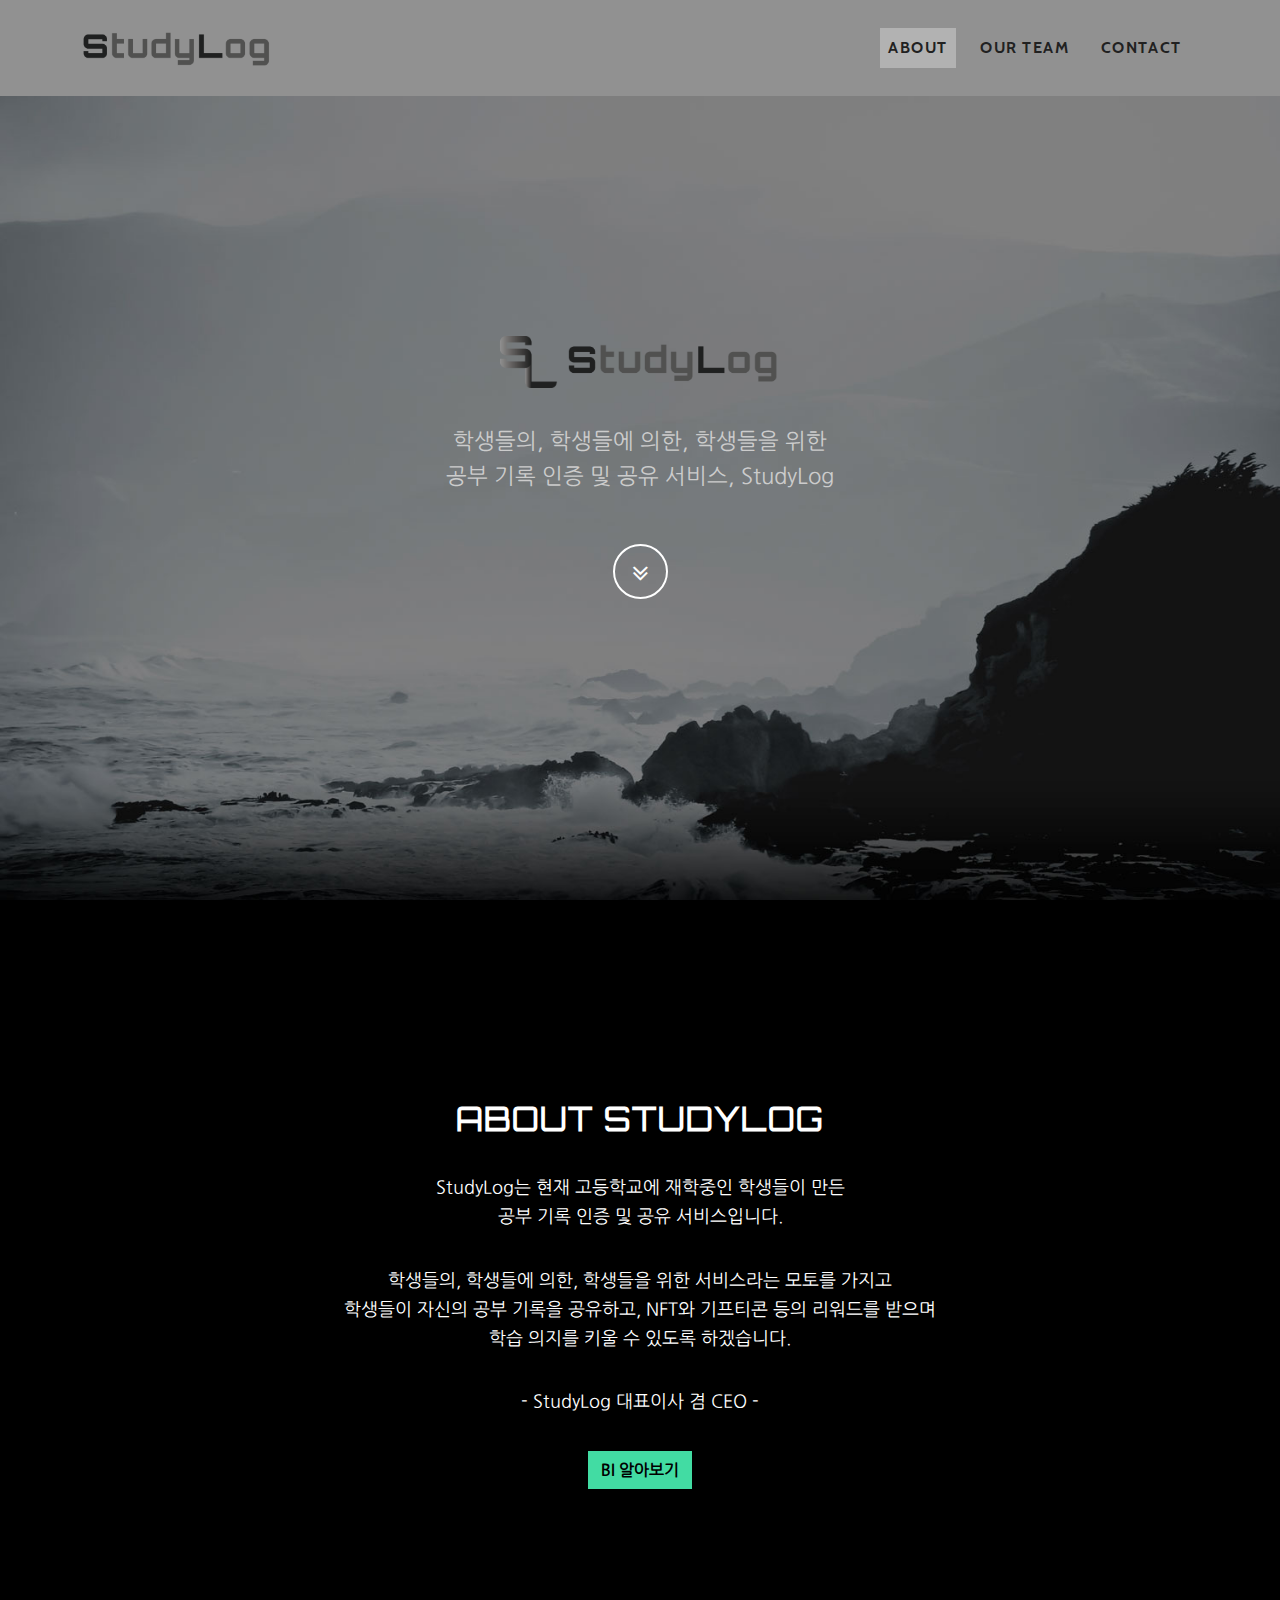
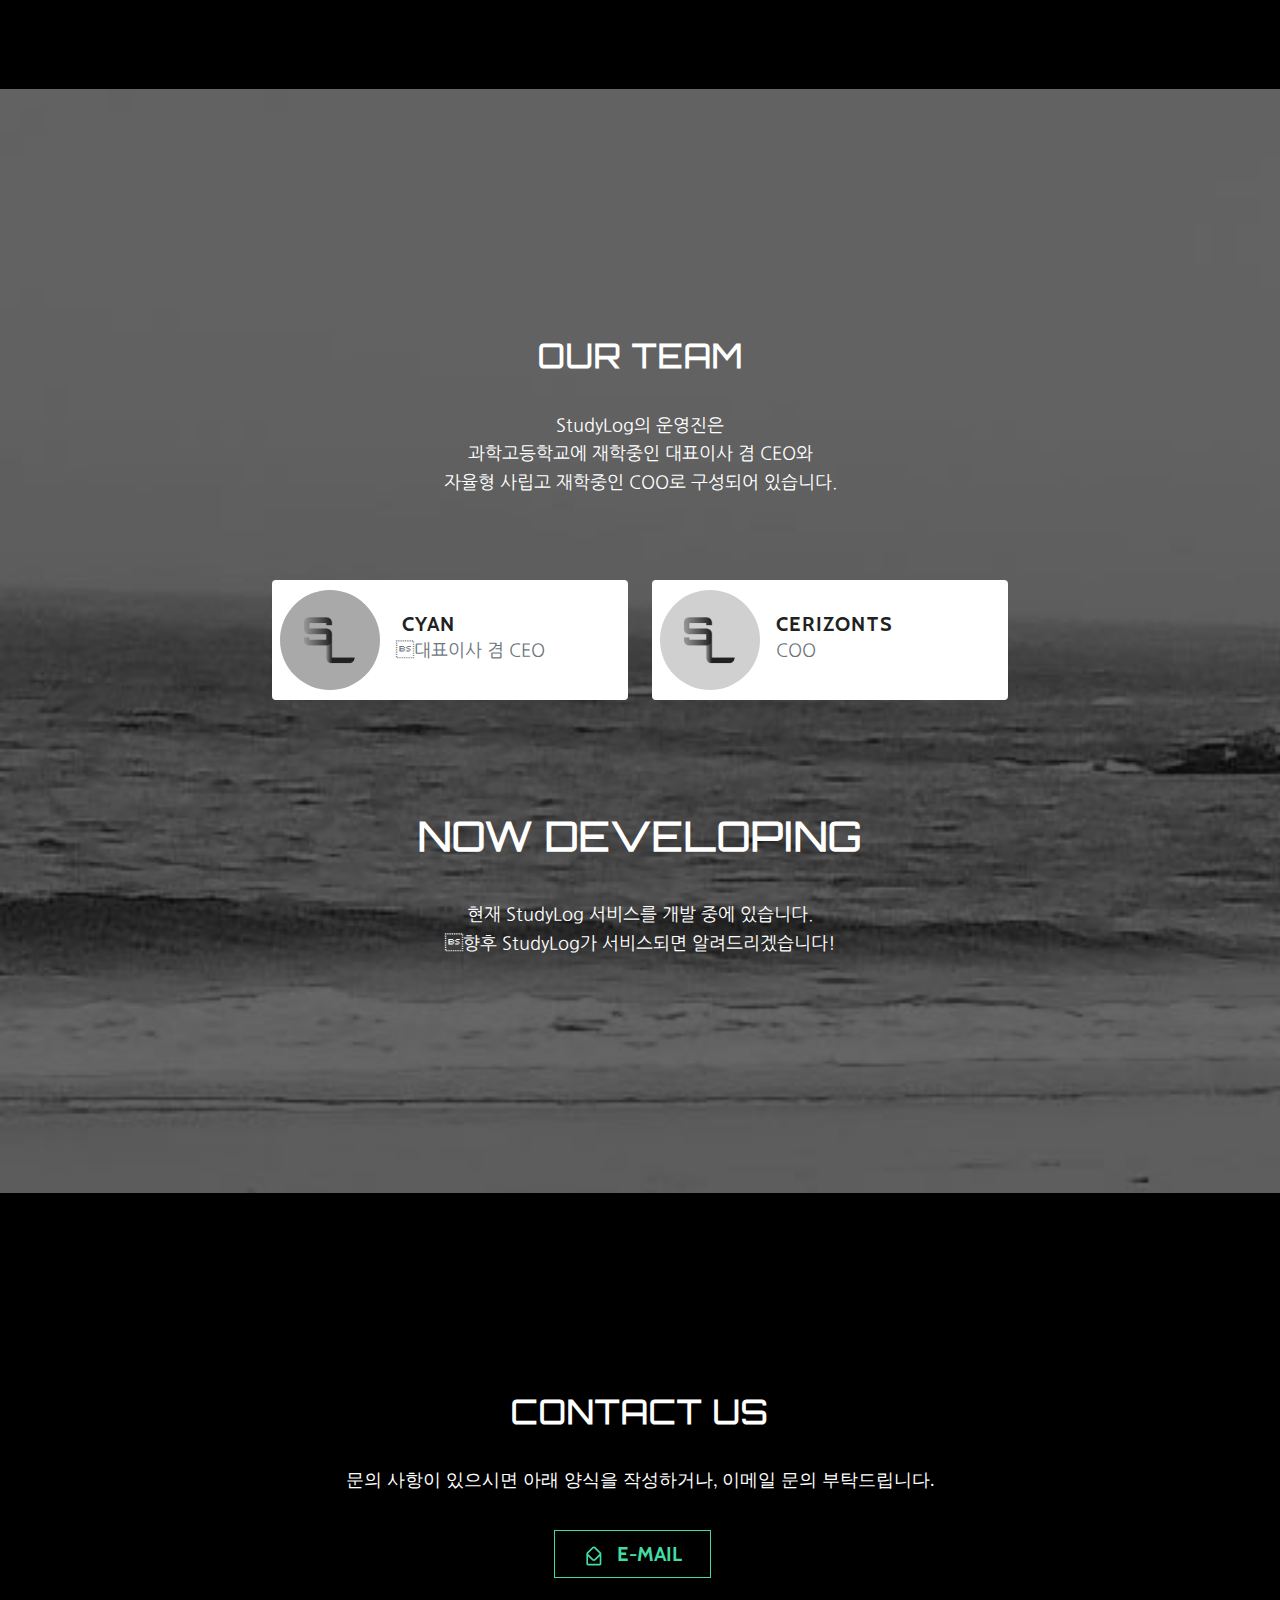
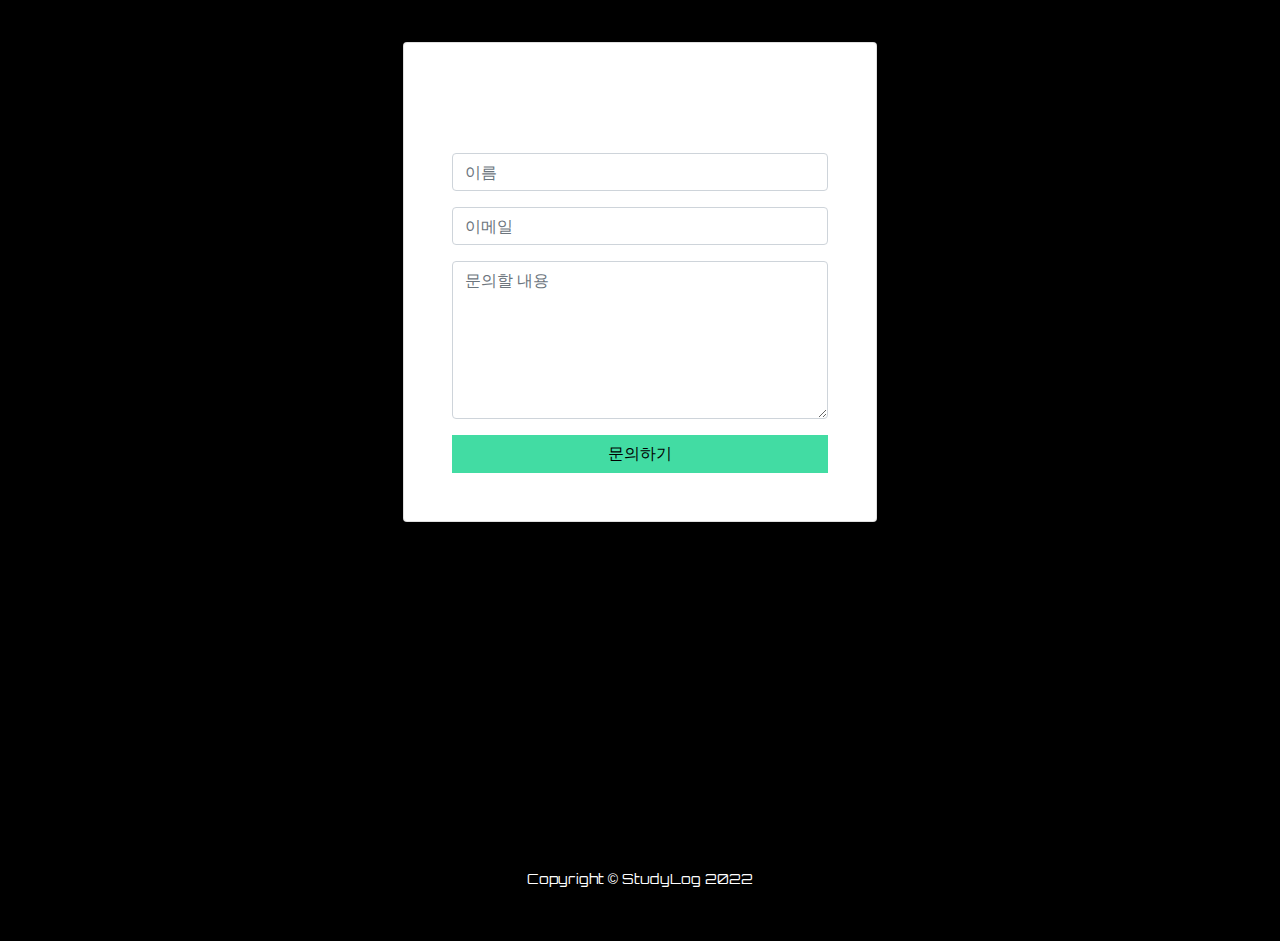
==== index.html @ d0f074ea "color changed" ====
<!DOCTYPE html><html><head><meta charset="utf-8"><meta name="viewport" content="width=device-width, initial-scale=1.0, shrink-to-fit=no"><title>Home - StudyLog</title><meta name="description" content="학생들의, 학생들에 의한, 학생들을 위한 공부 기록 인증 및 공유 서비스, StudyLog"><link rel="stylesheet" href="assets/bootstrap/css/bootstrap.min.css"><link rel="stylesheet" href="assets/fonts/font-awesome.min.css"><link rel="stylesheet" href="assets/css/styles.min.css"></head><body id="page-top" data-bs-spy="scroll" data-bs-target="#mainNav" data-bs-offset="77"><nav class="navbar navbar-light navbar-expand-md fixed-top" id="mainNav" style="background: #919191;"><div class="container"><img src="assets/img/studylog%20logo%20long_without%20BI.png" width="56" height="10" style="width: 17%;height: auto;"><a class="navbar-brand" href="#"></a><button data-bs-toggle="collapse" class="navbar-toggler navbar-toggler-right" data-bs-target="#navbarResponsive" type="button" aria-controls="navbarResponsive" aria-expanded="false" aria-label="Toggle navigation" value="Menu"><i class="fa fa-bars"></i></button><div class="collapse navbar-collapse" id="navbarResponsive"><ul class="navbar-nav ms-auto"><li class="nav-item nav-link"><a class="nav-link active" href="#about" style="color: #212121;">About</a></li><li class="nav-item nav-link" style="color: #212121;"><a class="nav-link" href="#download" style="color: #212121;">Our Team</a></li><li class="nav-item nav-link" style="color: #212121;"><a class="nav-link" href="#contact" style="color: #212121;">contact</a></li></ul></div></div></nav><header class="masthead" style="background-image:url('assets/img/intro-bg.jpg');"><div class="intro-body"><div class="container"><div class="row"><div class="col-lg-8 mx-auto"><h1 class="brand-heading"></h1><img src="assets/img/studylog%20logo%20long.png" style="width: 38%;"><p class="intro-text" style="font-family: 'Nanum Gothic', sans-serif;"><br><span style="color: rgb(204, 204, 204);">학생들의, 학생들에 의한, 학생들을 위한</span><br><span style="color: rgb(204, 204, 204);">공부 기록 인증 및 공유 서비스, StudyLog</span></p><a class="btn btn-link btn-circle" role="button" href="#about"><i class="fa fa-angle-double-down animated"></i></a></div></div></div></div></header><section class="text-center content-section" id="about"><div class="container"><div class="row"><div class="col-lg-8 mx-auto"><h2 style="font-family: Orbitron, sans-serif;">About StudyLog</h2><p style="font-family: 'Nanum Gothic', sans-serif;">StudyLog는 현재 고등학교에 재학중인 학생들이 만든<br>공부 기록 인증 및 공유 서비스입니다.</p><p style="font-family: 'Nanum Gothic', sans-serif;">학생들의, 학생들에 의한, 학생들을 위한 서비스라는 모토를 가지고<br>학생들이 자신의 공부 기록을 공유하고, NFT와 기프티콘 등의 리워드를 받으며<br>학습 의지를 키울 수 있도록 하겠습니다.</p><p style="font-family: 'Nanum Gothic', sans-serif;">- StudyLog 대표이사 겸 CEO -</p><a class="btn btn-primary" role="button" style="font-family: 'Nanum Gothic', sans-serif;font-weight: bold;" href="identity.html">BI 알아보기</a></div></div></div></section><section class="text-center download-section content-section" id="download" style="background-image:url('assets/img/downloads-bg.jpg');"><div class="container py-4 py-xl-5"><div class="row mb-5"><div class="col-md-8 col-xl-6 text-center mx-auto"><h2 style="font-family: Orbitron, sans-serif;">Our Team</h2><p class="w-lg-50" style="font-family: 'Nanum Gothic', sans-serif;">StudyLog의 운영진은<br>과학고등학교에 재학중인 대표이사 겸 CEO와<br>자율형 사립고 재학중인 COO로 구성되어 있습니다.</p></div></div><div class="row gy-4 row-cols-1 row-cols-md-2 row-cols-lg-3 text-center justify-content-center align-items-center" style="text-align: center;"><div class="col"><div class="card border-0 shadow-none"><div class="card-body d-flex align-items-center p-0" style="height: 120px;text-align: center;"><small style="width: 8px;"></small><img class="rounded-circle flex-shrink-0 me-3 fit-cover" width="130" height="130" src="assets/img/StudyLog%20logo%20gray.png" style="height: 100px;width: 100px;"><div><h5 class="fw-bold text-primary mb-0" style="text-align: left;color: #212121;">&nbsp;<span style="color: rgb(33, 33, 33);">Cyan</span></h5><p class="text-muted mb-1" style="font-family: 'Nanum Gothic', sans-serif;text-align: left;">대표이사 겸 CEO</p></div></div></div></div><div class="col"><div class="card border-0 shadow-none"><div class="card-body d-flex align-items-center p-0" style="height: 120px;"><small style="width: 8px;"></small><img class="rounded-circle flex-shrink-0 me-3 fit-cover" width="130" height="130" src="assets/img/StudyLog%20logo%20light.png" style="width: 100px;height: 100px;"><div><h5 class="fw-bold text-primary mb-0" style="text-align: left;"><span style="color: rgb(33, 33, 33);">Cerizonts</span></h5><p class="text-muted mb-1" style="font-family: 'Nanum Gothic', sans-serif;text-align: left;">COO</p></div></div></div></div></div></div><div class="container"><div class="col-lg-8 mx-auto"><small>&nbsp;&nbsp;</small><h1 style="margin: 40px;font-family: Orbitron, sans-serif;">Now Developing</h1><p style="font-family: 'Nanum Gothic', sans-serif;">현재 StudyLog 서비스를 개발 중에 있습니다.<br>향후 StudyLog가 서비스되면 알려드리겠습니다!</p></div></div></section><section class="text-center content-section" id="contact"><div class="container"><div class="row"><div class="col-lg-8 mx-auto"><h2 style="font-family: Orbitron, sans-serif;">Contact us</h2><p>문의 사항이 있으시면 아래 양식을 작성하거나, 이메일 문의 부탁드립니다.</p><ul class="list-inline banner-social-buttons"><li class="list-inline-item">&nbsp;<button class="btn btn-primary btn-lg btn-default" type="button"><svg xmlns="http://www.w3.org/2000/svg" width="1em" height="1em" viewBox="0 0 24 24" fill="none" class="fa-fw">
  <path fill-rule="evenodd" clip-rule="evenodd" d="M3.05002 10.0151C2.79178 9.30708 2.94668 8.48233 3.51474 7.91427L9.8787 1.55031C11.0503 0.378738 12.9498 0.378738 14.1213 1.55031L20.4853 7.91427C21.0534 8.48239 21.2083 9.30727 20.9499 10.0154C20.9824 10.1139 20.9999 10.2191 20.9999 10.3285V21.3285C20.9999 22.4331 20.1045 23.3285 18.9999 23.3285H4.99994C3.89537 23.3285 2.99994 22.4331 2.99994 21.3285V10.3285C2.99994 10.219 3.01752 10.1137 3.05002 10.0151ZM4.92896 9.32848L11.2929 2.96452C11.6834 2.574 12.3166 2.574 12.7071 2.96452L19.0711 9.32848H19.0408V9.3588L12.7071 15.6924C12.3166 16.083 11.6834 16.083 11.2929 15.6924L4.92896 9.32848ZM18.9999 12.2281L14.1213 17.1067C12.9498 18.2782 11.0503 18.2782 9.8787 17.1067L4.99994 12.2279L4.99994 21.3285H18.9999V12.2281Z" fill="currentColor"></path>
</svg><span class="network-name">&nbsp; E-mail</span></button></li><li class="list-inline-item"></li><li class="list-inline-item">&nbsp;</li></ul><section class="position-relative py-4 py-xl-5"><div class="container position-relative"><div class="row d-flex justify-content-center"><div class="col-md-8 col-lg-6 col-xl-5 col-xxl-4" style="width: 70%;"><div class="card mb-5"><div class="card-body p-sm-5"><h2 class="text-center mb-4">Contact us</h2><form data-bss-recipient="dba1caedeb3ff2e4b252d67a62f9c3d3" data-bss-loading-message="전송중.." data-bss-success-title="완료" data-bss-success-message="문의가 전송되었습니다. 빠른 시일 내에 답변드리겠습니다." data-bss-error-title="오류" data-bss-error-message="오류가 발생했습니다. 다시 시도해 주세요." data-bss-filesize-message="파일 용량이 너무 큽니다." data-bss-empty-form-message="모든 칸을 채워주세요." data-bss-close="닫기"><div class="mb-3"><input class="form-control" type="text" id="name-2" placeholder="이름" name="name"></div><div class="mb-3"><input class="form-control" type="email" id="email-2" name="email" placeholder="이메일"></div><div class="mb-3"><textarea class="form-control" id="message-2" name="message" rows="6" placeholder="문의할 내용"></textarea></div><div><button class="btn btn-primary d-block w-100" type="submit">문의하기</button></div></form></div></div></div></div></div></section></div></div></div></section><div class="map-clean"></div><footer><div class="container text-center"><p style="font-family: Orbitron, sans-serif;">Copyright ©&nbsp;StudyLog 2022</p></div></footer><script src="assets/bootstrap/js/bootstrap.min.js"></script><script src="assets/js/smart-forms.min.js"></script><script src="assets/js/script.min.js"></script></body></html>
---- assets/css/styles.min.css ----
@font-face{font-family:Cabin;src:url(../../assets/fonts/u-4X0qWljRw-PfU81xCKCpdpbgZJl6XFpfEd7eA9BIxxkbqDH7mlwUzuA_q9BtS8.woff) format('woff');font-weight:700;font-style:normal;font-display:swap;unicode-range:U+0102-0103,U+0110-0111,U+0128-0129,U+0168-0169,U+01A0-01A1,U+01AF-01B0,U+1EA0-1EF9,U+20AB}@font-face{font-family:Cabin;src:url(../../assets/fonts/u-4X0qWljRw-PfU81xCKCpdpbgZJl6XFpfEd7eA9BIxxkbqDH7ilwUzuA_q9BtS8.woff) format('woff');font-weight:700;font-style:normal;font-display:swap;unicode-range:U+0100-024F,U+0259,U+1E00-1EFF,U+2020,U+20A0-20AB,U+20AD-20CF,U+2113,U+2C60-2C7F,U+A720-A7FF}@font-face{font-family:Cabin;src:url(../../assets/fonts/u-4X0qWljRw-PfU81xCKCpdpbgZJl6XFpfEd7eA9BIxxkbqDH7alwUzuA_q9Bg.woff) format('woff');font-weight:700;font-style:normal;font-display:swap;unicode-range:U+0000-00FF,U+0131,U+0152-0153,U+02BB-02BC,U+02C6,U+02DA,U+02DC,U+2000-206F,U+2074,U+20AC,U+2122,U+2191,U+2193,U+2212,U+2215,U+FEFF,U+FFFD}@font-face{font-family:Lora;src:url(../../assets/fonts/0QIhMX1D_JOuMw_LLPtLtfOm84TX.woff2) format('woff2');font-weight:400;font-style:italic;font-display:swap;unicode-range:U+0460-052F,U+1C80-1C88,U+20B4,U+2DE0-2DFF,U+A640-A69F,U+FE2E-FE2F}@font-face{font-family:Lora;src:url(../../assets/fonts/0QIhMX1D_JOuMw_LJftLtfOm84TX.woff2) format('woff2');font-weight:400;font-style:italic;font-display:swap;unicode-range:U+0301,U+0400-045F,U+0490-0491,U+04B0-04B1,U+2116}@font-face{font-family:Lora;src:url(../../assets/fonts/0QIhMX1D_JOuMw_LLvtLtfOm84TX.woff2) format('woff2');font-weight:400;font-style:italic;font-display:swap;unicode-range:U+0102-0103,U+0110-0111,U+0128-0129,U+0168-0169,U+01A0-01A1,U+01AF-01B0,U+1EA0-1EF9,U+20AB}@font-face{font-family:Lora;src:url(../../assets/fonts/0QIhMX1D_JOuMw_LL_tLtfOm84TX.woff2) format('woff2');font-weight:400;font-style:italic;font-display:swap;unicode-range:U+0100-024F,U+0259,U+1E00-1EFF,U+2020,U+20A0-20AB,U+20AD-20CF,U+2113,U+2C60-2C7F,U+A720-A7FF}@font-face{font-family:Lora;src:url(../../assets/fonts/0QIhMX1D_JOuMw_LIftLtfOm8w.woff2) format('woff2');font-weight:400;font-style:italic;font-display:swap;unicode-range:U+0000-00FF,U+0131,U+0152-0153,U+02BB-02BC,U+02C6,U+02DA,U+02DC,U+2000-206F,U+2074,U+20AC,U+2122,U+2191,U+2193,U+2212,U+2215,U+FEFF,U+FFFD}@font-face{font-family:Lora;src:url(../../assets/fonts/0QIhMX1D_JOuMw_LLPtLtfOm84TX.woff2) format('woff2');font-weight:700;font-style:italic;font-display:swap;unicode-range:U+0460-052F,U+1C80-1C88,U+20B4,U+2DE0-2DFF,U+A640-A69F,U+FE2E-FE2F}@font-face{font-family:Lora;src:url(../../assets/fonts/0QIhMX1D_JOuMw_LJftLtfOm84TX.woff2) format('woff2');font-weight:700;font-style:italic;font-display:swap;unicode-range:U+0301,U+0400-045F,U+0490-0491,U+04B0-04B1,U+2116}@font-face{font-family:Lora;src:url(../../assets/fonts/0QIhMX1D_JOuMw_LLvtLtfOm84TX.woff2) format('woff2');font-weight:700;font-style:italic;font-display:swap;unicode-range:U+0102-0103,U+0110-0111,U+0128-0129,U+0168-0169,U+01A0-01A1,U+01AF-01B0,U+1EA0-1EF9,U+20AB}@font-face{font-family:Lora;src:url(../../assets/fonts/0QIhMX1D_JOuMw_LL_tLtfOm84TX.woff2) format('woff2');font-weight:700;font-style:italic;font-display:swap;unicode-range:U+0100-024F,U+0259,U+1E00-1EFF,U+2020,U+20A0-20AB,U+20AD-20CF,U+2113,U+2C60-2C7F,U+A720-A7FF}@font-face{font-family:Lora;src:url(../../assets/fonts/0QIhMX1D_JOuMw_LIftLtfOm8w.woff2) format('woff2');font-weight:700;font-style:italic;font-display:swap;unicode-range:U+0000-00FF,U+0131,U+0152-0153,U+02BB-02BC,U+02C6,U+02DA,U+02DC,U+2000-206F,U+2074,U+20AC,U+2122,U+2191,U+2193,U+2212,U+2215,U+FEFF,U+FFFD}@font-face{font-family:Lora;src:url(../../assets/fonts/0QIvMX1D_JOuMwf7I_FMl_GW8g.woff2) format('woff2');font-weight:400;font-style:normal;font-display:swap;unicode-range:U+0460-052F,U+1C80-1C88,U+20B4,U+2DE0-2DFF,U+A640-A69F,U+FE2E-FE2F}@font-face{font-family:Lora;src:url(../../assets/fonts/0QIvMX1D_JOuMw77I_FMl_GW8g.woff2) format('woff2');font-weight:400;font-style:normal;font-display:swap;unicode-range:U+0301,U+0400-045F,U+0490-0491,U+04B0-04B1,U+2116}@font-face{font-family:Lora;src:url(../../assets/fonts/0QIvMX1D_JOuMwX7I_FMl_GW8g.woff2) format('woff2');font-weight:400;font-style:normal;font-display:swap;unicode-range:U+0102-0103,U+0110-0111,U+0128-0129,U+0168-0169,U+01A0-01A1,U+01AF-01B0,U+1EA0-1EF9,U+20AB}@font-face{font-family:Lora;src:url(../../assets/fonts/0QIvMX1D_JOuMwT7I_FMl_GW8g.woff2) format('woff2');font-weight:400;font-style:normal;font-display:swap;unicode-range:U+0100-024F,U+0259,U+1E00-1EFF,U+2020,U+20A0-20AB,U+20AD-20CF,U+2113,U+2C60-2C7F,U+A720-A7FF}@font-face{font-family:Lora;src:url(../../assets/fonts/0QIvMX1D_JOuMwr7I_FMl_E.woff2) format('woff2');font-weight:400;font-style:normal;font-display:swap;unicode-range:U+0000-00FF,U+0131,U+0152-0153,U+02BB-02BC,U+02C6,U+02DA,U+02DC,U+2000-206F,U+2074,U+20AC,U+2122,U+2191,U+2193,U+2212,U+2215,U+FEFF,U+FFFD}@font-face{font-family:Lora;src:url(../../assets/fonts/0QIvMX1D_JOuMwf7I_FMl_GW8g.woff2) format('woff2');font-weight:700;font-style:normal;font-display:swap;unicode-range:U+0460-052F,U+1C80-1C88,U+20B4,U+2DE0-2DFF,U+A640-A69F,U+FE2E-FE2F}@font-face{font-family:Lora;src:url(../../assets/fonts/0QIvMX1D_JOuMw77I_FMl_GW8g.woff2) format('woff2');font-weight:700;font-style:normal;font-display:swap;unicode-range:U+0301,U+0400-045F,U+0490-0491,U+04B0-04B1,U+2116}@font-face{font-family:Lora;src:url(../../assets/fonts/0QIvMX1D_JOuMwX7I_FMl_GW8g.woff2) format('woff2');font-weight:700;font-style:normal;font-display:swap;unicode-range:U+0102-0103,U+0110-0111,U+0128-0129,U+0168-0169,U+01A0-01A1,U+01AF-01B0,U+1EA0-1EF9,U+20AB}@font-face{font-family:Lora;src:url(../../assets/fonts/0QIvMX1D_JOuMwT7I_FMl_GW8g.woff2) format('woff2');font-weight:700;font-style:normal;font-display:swap;unicode-range:U+0100-024F,U+0259,U+1E00-1EFF,U+2020,U+20A0-20AB,U+20AD-20CF,U+2113,U+2C60-2C7F,U+A720-A7FF}@font-face{font-family:Lora;src:url(../../assets/fonts/0QIvMX1D_JOuMwr7I_FMl_E.woff2) format('woff2');font-weight:700;font-style:normal;font-display:swap;unicode-range:U+0000-00FF,U+0131,U+0152-0153,U+02BB-02BC,U+02C6,U+02DA,U+02DC,U+2000-206F,U+2074,U+20AC,U+2122,U+2191,U+2193,U+2212,U+2215,U+FEFF,U+FFFD}@font-face{font-family:'Nanum Gothic';src:url(../../assets/fonts/PN_3Rfi-oW3hYwmKDpxS7F_z-9LZxnthzY0SO7Jj27F-wOe3JI_cmfgf-Q.0.woff2) format('woff2');font-weight:400;font-style:normal;font-display:swap;unicode-range:U+f9ca-fa0b,U+ff03-ff05,U+ff07,U+ff0a-ff0b,U+ff0d-ff19,U+ff1b,U+ff1d,U+ff20-ff5b,U+ff5d,U+ffe0-ffe3,U+ffe5-ffe6}@font-face{font-family:'Nanum Gothic';src:url(../../assets/fonts/PN_3Rfi-oW3hYwmKDpxS7F_z-9LZxnthzY0SO7Jj27F-wOe3JI_cmfgf-Q.1.woff2) format('woff2');font-weight:400;font-style:normal;font-display:swap;unicode-range:U+f92f-f980,U+f982-f9c9}@font-face{font-family:'Nanum Gothic';src:url(../../assets/fonts/PN_3Rfi-oW3hYwmKDpxS7F_z-9LZxnthzY0SO7Jj27F-wOe3JI_cmfgf-Q.2.woff2) format('woff2');font-weight:400;font-style:normal;font-display:swap;unicode-range:U+d723-d728,U+d72a-d733,U+d735-d748,U+d74a-d74f,U+d752-d753,U+d755-d757,U+d75a-d75f,U+d762-d764,U+d766-d768,U+d76a-d76b,U+d76d-d76f,U+d771-d787,U+d789-d78b,U+d78d-d78f,U+d791-d797,U+d79a,U+d79c,U+d79e-d7a3,U+f900-f909,U+f90b-f92e}@font-face{font-family:'Nanum Gothic';src:url(../../assets/fonts/PN_3Rfi-oW3hYwmKDpxS7F_z-9LZxnthzY0SO7Jj27F-wOe3JI_cmfgf-Q.3.woff2) format('woff2');font-weight:400;font-style:normal;font-display:swap;unicode-range:U+d679-d68b,U+d68e-d69e,U+d6a0,U+d6a2-d6a7,U+d6a9-d6c3,U+d6c6-d6c7,U+d6c9-d6cb,U+d6cd-d6d3,U+d6d5-d6d6,U+d6d8-d6e3,U+d6e5-d6e7,U+d6e9-d6fb,U+d6fd-d717,U+d719-d71f,U+d721-d722}@font-face{font-family:'Nanum Gothic';src:url(../../assets/fonts/PN_3Rfi-oW3hYwmKDpxS7F_z-9LZxnthzY0SO7Jj27F-wOe3JI_cmfgf-Q.4.woff2) format('woff2');font-weight:400;font-style:normal;font-display:swap;unicode-range:U+d5bc-d5c7,U+d5ca-d5cb,U+d5cd-d5cf,U+d5d1-d5d7,U+d5d9-d5da,U+d5dc,U+d5de-d5e3,U+d5e6-d5e7,U+d5e9-d5eb,U+d5ed-d5f6,U+d5f8,U+d5fa-d5ff,U+d602-d603,U+d605-d607,U+d609-d60f,U+d612-d613,U+d616-d61b,U+d61d-d637,U+d63a-d63b,U+d63d-d63f,U+d641-d647,U+d64a-d64c,U+d64e-d653,U+d656-d657,U+d659-d65b,U+d65d-d666,U+d668,U+d66a-d678}@font-face{font-family:'Nanum Gothic';src:url(../../assets/fonts/PN_3Rfi-oW3hYwmKDpxS7F_z-9LZxnthzY0SO7Jj27F-wOe3JI_cmfgf-Q.5.woff2) format('woff2');font-weight:400;font-style:normal;font-display:swap;unicode-range:U+d507,U+d509-d50b,U+d50d-d513,U+d515-d53b,U+d53e-d53f,U+d541-d543,U+d545-d54c,U+d54e,U+d550,U+d552-d557,U+d55a-d55b,U+d55d-d55f,U+d561-d564,U+d566-d567,U+d56a,U+d56c,U+d56e-d573,U+d576-d577,U+d579-d583,U+d585-d586,U+d58a-d5a4,U+d5a6-d5bb}@font-face{font-family:'Nanum Gothic';src:url(../../assets/fonts/PN_3Rfi-oW3hYwmKDpxS7F_z-9LZxnthzY0SO7Jj27F-wOe3JI_cmfgf-Q.6.woff2) format('woff2');font-weight:400;font-style:normal;font-display:swap;unicode-range:U+d464-d477,U+d47a-d47b,U+d47d-d47f,U+d481-d487,U+d489-d48a,U+d48c,U+d48e-d4e7,U+d4e9-d503,U+d505-d506}@font-face{font-family:'Nanum Gothic';src:url(../../assets/fonts/PN_3Rfi-oW3hYwmKDpxS7F_z-9LZxnthzY0SO7Jj27F-wOe3JI_cmfgf-Q.7.woff2) format('woff2');font-weight:400;font-style:normal;font-display:swap;unicode-range:U+d3bf-d3c7,U+d3ca-d3cf,U+d3d1-d3eb,U+d3ee-d3ef,U+d3f1-d3f3,U+d3f5-d3fb,U+d3fd-d400,U+d402-d45b,U+d45d-d463}@font-face{font-family:'Nanum Gothic';src:url(../../assets/fonts/PN_3Rfi-oW3hYwmKDpxS7F_z-9LZxnthzY0SO7Jj27F-wOe3JI_cmfgf-Q.8.woff2) format('woff2');font-weight:400;font-style:normal;font-display:swap;unicode-range:U+d2ff,U+d302-d304,U+d306-d30b,U+d30f,U+d311-d313,U+d315-d31b,U+d31e,U+d322-d324,U+d326-d327,U+d32a-d32b,U+d32d-d32f,U+d331-d337,U+d339-d33c,U+d33e-d37b,U+d37e-d37f,U+d381-d383,U+d385-d38b,U+d38e-d390,U+d392-d397,U+d39a-d39b,U+d39d-d39f,U+d3a1-d3a7,U+d3a9-d3aa,U+d3ac,U+d3ae-d3b3,U+d3b5-d3b7,U+d3b9-d3bb,U+d3bd-d3be}@font-face{font-family:'Nanum Gothic';src:url(../../assets/fonts/PN_3Rfi-oW3hYwmKDpxS7F_z-9LZxnthzY0SO7Jj27F-wOe3JI_cmfgf-Q.9.woff2) format('woff2');font-weight:400;font-style:normal;font-display:swap;unicode-range:U+d257-d27f,U+d281-d29b,U+d29d-d29f,U+d2a1-d2ab,U+d2ad-d2b7,U+d2ba-d2bb,U+d2bd-d2bf,U+d2c1-d2c7,U+d2c9-d2ef,U+d2f2-d2f3,U+d2f5-d2f7,U+d2f9-d2fe}@font-face{font-family:'Nanum Gothic';src:url(../../assets/fonts/PN_3Rfi-oW3hYwmKDpxS7F_z-9LZxnthzY0SO7Jj27F-wOe3JI_cmfgf-Q.10.woff2) format('woff2');font-weight:400;font-style:normal;font-display:swap;unicode-range:U+d1b4,U+d1b6-d1f3,U+d1f5-d22b,U+d22e-d22f,U+d231-d233,U+d235-d23b,U+d23d-d240,U+d242-d256}@font-face{font-family:'Nanum Gothic';src:url(../../assets/fonts/PN_3Rfi-oW3hYwmKDpxS7F_z-9LZxnthzY0SO7Jj27F-wOe3JI_cmfgf-Q.11.woff2) format('woff2');font-weight:400;font-style:normal;font-display:swap;unicode-range:U+d105-d12f,U+d132-d133,U+d135-d137,U+d139-d13f,U+d141-d142,U+d144,U+d146-d14b,U+d14e-d14f,U+d151-d153,U+d155-d15b,U+d15e-d187,U+d189-d19f,U+d1a2-d1a3,U+d1a5-d1a7,U+d1a9-d1af,U+d1b2-d1b3}@font-face{font-family:'Nanum Gothic';src:url(../../assets/fonts/PN_3Rfi-oW3hYwmKDpxS7F_z-9LZxnthzY0SO7Jj27F-wOe3JI_cmfgf-Q.12.woff2) format('woff2');font-weight:400;font-style:normal;font-display:swap;unicode-range:U+d04b-d04f,U+d051-d057,U+d059-d06b,U+d06d-d06f,U+d071-d073,U+d075-d07b,U+d07e-d0a3,U+d0a6-d0a7,U+d0a9-d0ab,U+d0ad-d0b3,U+d0b6,U+d0b8,U+d0ba-d0bf,U+d0c2-d0c3,U+d0c5-d0c7,U+d0c9-d0cf,U+d0d2,U+d0d6-d0db,U+d0de-d0df,U+d0e1-d0e3,U+d0e5-d0eb,U+d0ee-d0f0,U+d0f2-d104}@font-face{font-family:'Nanum Gothic';src:url(../../assets/fonts/PN_3Rfi-oW3hYwmKDpxS7F_z-9LZxnthzY0SO7Jj27F-wOe3JI_cmfgf-Q.13.woff2) format('woff2');font-weight:400;font-style:normal;font-display:swap;unicode-range:U+cfa2-cfc3,U+cfc5-cfdf,U+cfe2-cfe3,U+cfe5-cfe7,U+cfe9-cff4,U+cff6-cffb,U+cffd-cfff,U+d001-d003,U+d005-d017,U+d019-d033,U+d036-d037,U+d039-d03b,U+d03d-d04a}@font-face{font-family:'Nanum Gothic';src:url(../../assets/fonts/PN_3Rfi-oW3hYwmKDpxS7F_z-9LZxnthzY0SO7Jj27F-wOe3JI_cmfgf-Q.14.woff2) format('woff2');font-weight:400;font-style:normal;font-display:swap;unicode-range:U+cef0-cef3,U+cef6,U+cef9-ceff,U+cf01-cf03,U+cf05-cf07,U+cf09-cf0f,U+cf11-cf12,U+cf14-cf1b,U+cf1d-cf1f,U+cf21-cf2f,U+cf31-cf53,U+cf56-cf57,U+cf59-cf5b,U+cf5d-cf63,U+cf66,U+cf68,U+cf6a-cf6f,U+cf71-cf84,U+cf86-cf8b,U+cf8d-cfa1}@font-face{font-family:'Nanum Gothic';src:url(../../assets/fonts/PN_3Rfi-oW3hYwmKDpxS7F_z-9LZxnthzY0SO7Jj27F-wOe3JI_cmfgf-Q.15.woff2) format('woff2');font-weight:400;font-style:normal;font-display:swap;unicode-range:U+ce3c-ce57,U+ce5a-ce5b,U+ce5d-ce5f,U+ce61-ce67,U+ce6a,U+ce6c,U+ce6e-ce73,U+ce76-ce77,U+ce79-ce7b,U+ce7d-ce83,U+ce85-ce88,U+ce8a-ce8f,U+ce91-ce93,U+ce95-ce97,U+ce99-ce9f,U+cea2,U+cea4-ceab,U+cead-cee3,U+cee6-cee7,U+cee9-ceeb,U+ceed-ceef}@font-face{font-family:'Nanum Gothic';src:url(../../assets/fonts/PN_3Rfi-oW3hYwmKDpxS7F_z-9LZxnthzY0SO7Jj27F-wOe3JI_cmfgf-Q.16.woff2) format('woff2');font-weight:400;font-style:normal;font-display:swap;unicode-range:U+cd92-cd93,U+cd96-cd97,U+cd99-cd9b,U+cd9d-cda3,U+cda6-cda8,U+cdaa-cdaf,U+cdb1-cdc3,U+cdc5-cdcb,U+cdcd-cde7,U+cde9-ce03,U+ce05-ce1f,U+ce22-ce34,U+ce36-ce3b}@font-face{font-family:'Nanum Gothic';src:url(../../assets/fonts/PN_3Rfi-oW3hYwmKDpxS7F_z-9LZxnthzY0SO7Jj27F-wOe3JI_cmfgf-Q.17.woff2) format('woff2');font-weight:400;font-style:normal;font-display:swap;unicode-range:U+ccef-cd07,U+cd0a-cd0b,U+cd0d-cd1a,U+cd1c,U+cd1e-cd2b,U+cd2d-cd5b,U+cd5d-cd77,U+cd79-cd91}@font-face{font-family:'Nanum Gothic';src:url(../../assets/fonts/PN_3Rfi-oW3hYwmKDpxS7F_z-9LZxnthzY0SO7Jj27F-wOe3JI_cmfgf-Q.18.woff2) format('woff2');font-weight:400;font-style:normal;font-display:swap;unicode-range:U+cc3f-cc43,U+cc46-cc47,U+cc49-cc4b,U+cc4d-cc53,U+cc55-cc58,U+cc5a-cc5f,U+cc61-cc97,U+cc9a-cc9b,U+cc9d-cc9f,U+cca1-cca7,U+ccaa,U+ccac,U+ccae-ccb3,U+ccb6-ccb7,U+ccb9-ccbb,U+ccbd-cccf,U+ccd1-cce3,U+cce5-ccee}@font-face{font-family:'Nanum Gothic';src:url(../../assets/fonts/PN_3Rfi-oW3hYwmKDpxS7F_z-9LZxnthzY0SO7Jj27F-wOe3JI_cmfgf-Q.19.woff2) format('woff2');font-weight:400;font-style:normal;font-display:swap;unicode-range:U+cb91-cbd3,U+cbd5-cbe3,U+cbe5-cc0b,U+cc0e-cc0f,U+cc11-cc13,U+cc15-cc1b,U+cc1d-cc20,U+cc23-cc27,U+cc2a-cc2b,U+cc2d,U+cc2f,U+cc31-cc37,U+cc3a,U+cc3c}@font-face{font-family:'Nanum Gothic';src:url(../../assets/fonts/PN_3Rfi-oW3hYwmKDpxS7F_z-9LZxnthzY0SO7Jj27F-wOe3JI_cmfgf-Q.20.woff2) format('woff2');font-weight:400;font-style:normal;font-display:swap;unicode-range:U+caf4-cb47,U+cb4a-cb90}@font-face{font-family:'Nanum Gothic';src:url(../../assets/fonts/PN_3Rfi-oW3hYwmKDpxS7F_z-9LZxnthzY0SO7Jj27F-wOe3JI_cmfgf-Q.21.woff2) format('woff2');font-weight:400;font-style:normal;font-display:swap;unicode-range:U+ca4a-ca4b,U+ca4e-ca4f,U+ca51-ca53,U+ca55-ca5b,U+ca5d-ca60,U+ca62-ca83,U+ca85-cabb,U+cabe-cabf,U+cac1-cac3,U+cac5-cacb,U+cacd-cad0,U+cad2,U+cad4-cad8,U+cada-caf3}@font-face{font-family:'Nanum Gothic';src:url(../../assets/fonts/PN_3Rfi-oW3hYwmKDpxS7F_z-9LZxnthzY0SO7Jj27F-wOe3JI_cmfgf-Q.22.woff2) format('woff2');font-weight:400;font-style:normal;font-display:swap;unicode-range:U+c996-c997,U+c99a-c99c,U+c99e-c9bf,U+c9c2-c9c3,U+c9c5-c9c7,U+c9c9-c9cf,U+c9d2,U+c9d4,U+c9d7-c9d8,U+c9db,U+c9de-c9df,U+c9e1-c9e3,U+c9e5-c9e6,U+c9e8-c9eb,U+c9ee-c9f0,U+c9f2-c9f7,U+c9f9-ca0b,U+ca0d-ca28,U+ca2a-ca49}@font-face{font-family:'Nanum Gothic';src:url(../../assets/fonts/PN_3Rfi-oW3hYwmKDpxS7F_z-9LZxnthzY0SO7Jj27F-wOe3JI_cmfgf-Q.23.woff2) format('woff2');font-weight:400;font-style:normal;font-display:swap;unicode-range:U+c8e9-c8f4,U+c8f6-c8fb,U+c8fe-c8ff,U+c901-c903,U+c905-c90b,U+c90e-c910,U+c912-c917,U+c919-c92b,U+c92d-c94f,U+c951-c953,U+c955-c96b,U+c96d-c973,U+c975-c987,U+c98a-c98b,U+c98d-c98f,U+c991-c995}@font-face{font-family:'Nanum Gothic';src:url(../../assets/fonts/PN_3Rfi-oW3hYwmKDpxS7F_z-9LZxnthzY0SO7Jj27F-wOe3JI_cmfgf-Q.24.woff2) format('woff2');font-weight:400;font-style:normal;font-display:swap;unicode-range:U+c841-c84b,U+c84d-c86f,U+c872-c873,U+c875-c877,U+c879-c87f,U+c882-c884,U+c887-c88a,U+c88d-c8c3,U+c8c5-c8df,U+c8e1-c8e8}@font-face{font-family:'Nanum Gothic';src:url(../../assets/fonts/PN_3Rfi-oW3hYwmKDpxS7F_z-9LZxnthzY0SO7Jj27F-wOe3JI_cmfgf-Q.25.woff2) format('woff2');font-weight:400;font-style:normal;font-display:swap;unicode-range:U+c779-c77b,U+c77e-c782,U+c786,U+c78b,U+c78d,U+c78f,U+c792-c793,U+c795,U+c797,U+c799-c79f,U+c7a2,U+c7a7-c7ab,U+c7ae-c7bb,U+c7bd-c7c0,U+c7c2-c7c7,U+c7c9-c7dc,U+c7de-c7ff,U+c802-c803,U+c805-c807,U+c809,U+c80b-c80f,U+c812,U+c814,U+c817-c81b,U+c81e-c81f,U+c821-c823,U+c825-c82e,U+c830-c837,U+c839-c83b,U+c83d-c840}@font-face{font-family:'Nanum Gothic';src:url(../../assets/fonts/PN_3Rfi-oW3hYwmKDpxS7F_z-9LZxnthzY0SO7Jj27F-wOe3JI_cmfgf-Q.26.woff2) format('woff2');font-weight:400;font-style:normal;font-display:swap;unicode-range:U+c6bb-c6bf,U+c6c2,U+c6c4,U+c6c6-c6cb,U+c6ce-c6cf,U+c6d1-c6d3,U+c6d5-c6db,U+c6dd-c6df,U+c6e1-c6e7,U+c6e9-c6eb,U+c6ed-c6ef,U+c6f1-c6f8,U+c6fa-c703,U+c705-c707,U+c709-c70b,U+c70d-c716,U+c718,U+c71a-c71f,U+c722-c723,U+c725-c727,U+c729-c734,U+c736-c73b,U+c73e-c73f,U+c741-c743,U+c745-c74b,U+c74e-c750,U+c752-c757,U+c759-c773,U+c776-c777}@font-face{font-family:'Nanum Gothic';src:url(../../assets/fonts/PN_3Rfi-oW3hYwmKDpxS7F_z-9LZxnthzY0SO7Jj27F-wOe3JI_cmfgf-Q.27.woff2) format('woff2');font-weight:400;font-style:normal;font-display:swap;unicode-range:U+c5f5-c5fb,U+c5fe,U+c602-c605,U+c607,U+c609-c60f,U+c611-c61a,U+c61c-c623,U+c626-c627,U+c629-c62b,U+c62d,U+c62f-c632,U+c636,U+c638,U+c63a-c63f,U+c642-c643,U+c645-c647,U+c649-c652,U+c656-c65b,U+c65d-c65f,U+c661-c663,U+c665-c677,U+c679-c67b,U+c67d-c693,U+c696-c697,U+c699-c69b,U+c69d-c6a3,U+c6a6,U+c6a8,U+c6aa-c6af,U+c6b2-c6b3,U+c6b5-c6b7,U+c6b9-c6ba}@font-face{font-family:'Nanum Gothic';src:url(../../assets/fonts/PN_3Rfi-oW3hYwmKDpxS7F_z-9LZxnthzY0SO7Jj27F-wOe3JI_cmfgf-Q.28.woff2) format('woff2');font-weight:400;font-style:normal;font-display:swap;unicode-range:U+c517-c527,U+c52a-c52b,U+c52d-c52f,U+c531-c538,U+c53a,U+c53c,U+c53e-c543,U+c546-c547,U+c54b,U+c54d-c552,U+c556,U+c55a-c55b,U+c55d,U+c55f,U+c562-c563,U+c565-c567,U+c569-c56f,U+c572,U+c574,U+c576-c57b,U+c57e-c57f,U+c581-c583,U+c585-c586,U+c588-c58b,U+c58e,U+c590,U+c592-c596,U+c599-c5b3,U+c5b6-c5b7,U+c5ba,U+c5be-c5c3,U+c5ca-c5cb,U+c5cd,U+c5cf,U+c5d2-c5d3,U+c5d5-c5d7,U+c5d9-c5df,U+c5e1-c5e2,U+c5e4,U+c5e6-c5eb,U+c5ef,U+c5f1-c5f3}@font-face{font-family:'Nanum Gothic';src:url(../../assets/fonts/PN_3Rfi-oW3hYwmKDpxS7F_z-9LZxnthzY0SO7Jj27F-wOe3JI_cmfgf-Q.29.woff2) format('woff2');font-weight:400;font-style:normal;font-display:swap;unicode-range:U+c475-c4ef,U+c4f2-c4f3,U+c4f5-c4f7,U+c4f9-c4ff,U+c502-c50b,U+c50d-c516}@font-face{font-family:'Nanum Gothic';src:url(../../assets/fonts/PN_3Rfi-oW3hYwmKDpxS7F_z-9LZxnthzY0SO7Jj27F-wOe3JI_cmfgf-Q.30.woff2) format('woff2');font-weight:400;font-style:normal;font-display:swap;unicode-range:U+c3d0-c3d7,U+c3da-c3db,U+c3dd-c3de,U+c3e1-c3ec,U+c3ee-c3f3,U+c3f5-c42b,U+c42d-c463,U+c466-c474}@font-face{font-family:'Nanum Gothic';src:url(../../assets/fonts/PN_3Rfi-oW3hYwmKDpxS7F_z-9LZxnthzY0SO7Jj27F-wOe3JI_cmfgf-Q.31.woff2) format('woff2');font-weight:400;font-style:normal;font-display:swap;unicode-range:U+c32b-c367,U+c36a-c36b,U+c36d-c36f,U+c371-c377,U+c37a-c37b,U+c37e-c383,U+c385-c387,U+c389-c3cf}@font-face{font-family:'Nanum Gothic';src:url(../../assets/fonts/PN_3Rfi-oW3hYwmKDpxS7F_z-9LZxnthzY0SO7Jj27F-wOe3JI_cmfgf-Q.32.woff2) format('woff2');font-weight:400;font-style:normal;font-display:swap;unicode-range:U+c26a-c26b,U+c26d-c26f,U+c271-c273,U+c275-c27b,U+c27e-c287,U+c289-c28f,U+c291-c297,U+c299-c29a,U+c29c-c2a3,U+c2a5-c2a7,U+c2a9-c2ab,U+c2ad-c2b3,U+c2b6,U+c2b8,U+c2ba-c2bb,U+c2bd-c2db,U+c2de-c2df,U+c2e1-c2e2,U+c2e5-c2ea,U+c2ee,U+c2f0,U+c2f2-c2f5,U+c2f7,U+c2fa-c2fb,U+c2fd-c2ff,U+c301-c307,U+c309-c30c,U+c30e-c312,U+c315-c323,U+c325-c328,U+c32a}@font-face{font-family:'Nanum Gothic';src:url(../../assets/fonts/PN_3Rfi-oW3hYwmKDpxS7F_z-9LZxnthzY0SO7Jj27F-wOe3JI_cmfgf-Q.33.woff2) format('woff2');font-weight:400;font-style:normal;font-display:swap;unicode-range:U+c1bc-c1c3,U+c1c5-c1df,U+c1e1-c1fb,U+c1fd-c203,U+c205-c20c,U+c20e,U+c210-c217,U+c21a-c21b,U+c21d-c21e,U+c221-c227,U+c229-c22a,U+c22c,U+c22e,U+c230,U+c233-c24f,U+c251-c257,U+c259-c269}@font-face{font-family:'Nanum Gothic';src:url(../../assets/fonts/PN_3Rfi-oW3hYwmKDpxS7F_z-9LZxnthzY0SO7Jj27F-wOe3JI_cmfgf-Q.34.woff2) format('woff2');font-weight:400;font-style:normal;font-display:swap;unicode-range:U+c101-c11b,U+c11f,U+c121-c123,U+c125-c12b,U+c12e,U+c132-c137,U+c13a-c13b,U+c13d-c13f,U+c141-c147,U+c14a,U+c14c-c153,U+c155-c157,U+c159-c15b,U+c15d-c166,U+c169-c16f,U+c171-c177,U+c179-c18b,U+c18e-c18f,U+c191-c193,U+c195-c19b,U+c19d-c19e,U+c1a0,U+c1a2-c1a4,U+c1a6-c1bb}@font-face{font-family:'Nanum Gothic';src:url(../../assets/fonts/PN_3Rfi-oW3hYwmKDpxS7F_z-9LZxnthzY0SO7Jj27F-wOe3JI_cmfgf-Q.35.woff2) format('woff2');font-weight:400;font-style:normal;font-display:swap;unicode-range:U+c049-c057,U+c059-c05b,U+c05d-c05f,U+c061-c067,U+c069-c08f,U+c091-c0ab,U+c0ae-c0af,U+c0b1-c0b3,U+c0b5,U+c0b7-c0bb,U+c0be,U+c0c2-c0c7,U+c0ca-c0cb,U+c0cd-c0cf,U+c0d1-c0d7,U+c0d9-c0da,U+c0dc,U+c0de-c0e3,U+c0e5-c0eb,U+c0ed-c0f3,U+c0f6,U+c0f8,U+c0fa-c0ff}@font-face{font-family:'Nanum Gothic';src:url(../../assets/fonts/PN_3Rfi-oW3hYwmKDpxS7F_z-9LZxnthzY0SO7Jj27F-wOe3JI_cmfgf-Q.36.woff2) format('woff2');font-weight:400;font-style:normal;font-display:swap;unicode-range:U+bfa7-bfaf,U+bfb1-bfc4,U+bfc6-bfcb,U+bfce-bfcf,U+bfd1-bfd3,U+bfd5-bfdb,U+bfdd-c048}@font-face{font-family:'Nanum Gothic';src:url(../../assets/fonts/PN_3Rfi-oW3hYwmKDpxS7F_z-9LZxnthzY0SO7Jj27F-wOe3JI_cmfgf-Q.37.woff2) format('woff2');font-weight:400;font-style:normal;font-display:swap;unicode-range:U+bf07,U+bf09-bf3f,U+bf41-bf4f,U+bf52-bf54,U+bf56-bfa6}@font-face{font-family:'Nanum Gothic';src:url(../../assets/fonts/PN_3Rfi-oW3hYwmKDpxS7F_z-9LZxnthzY0SO7Jj27F-wOe3JI_cmfgf-Q.38.woff2) format('woff2');font-weight:400;font-style:normal;font-display:swap;unicode-range:U+be56,U+be58,U+be5c-be5f,U+be62-be63,U+be65-be67,U+be69-be74,U+be76-be7b,U+be7e-be7f,U+be81-be8e,U+be90,U+be92-bea7,U+bea9-becf,U+bed2-bed3,U+bed5-bed6,U+bed9-bee3,U+bee6-bf06}@font-face{font-family:'Nanum Gothic';src:url(../../assets/fonts/PN_3Rfi-oW3hYwmKDpxS7F_z-9LZxnthzY0SO7Jj27F-wOe3JI_cmfgf-Q.39.woff2) format('woff2');font-weight:400;font-style:normal;font-display:swap;unicode-range:U+bdb0-bdd3,U+bdd5-bdef,U+bdf1-be0b,U+be0d-be0f,U+be11-be13,U+be15-be43,U+be46-be47,U+be49-be4b,U+be4d-be53}@font-face{font-family:'Nanum Gothic';src:url(../../assets/fonts/PN_3Rfi-oW3hYwmKDpxS7F_z-9LZxnthzY0SO7Jj27F-wOe3JI_cmfgf-Q.40.woff2) format('woff2');font-weight:400;font-style:normal;font-display:swap;unicode-range:U+bd03,U+bd06,U+bd08,U+bd0a-bd0f,U+bd11-bd22,U+bd25-bd47,U+bd49-bd58,U+bd5a-bd7f,U+bd82-bd83,U+bd85-bd87,U+bd8a-bd8f,U+bd91-bd92,U+bd94,U+bd96-bd98,U+bd9a-bdaf}@font-face{font-family:'Nanum Gothic';src:url(../../assets/fonts/PN_3Rfi-oW3hYwmKDpxS7F_z-9LZxnthzY0SO7Jj27F-wOe3JI_cmfgf-Q.41.woff2) format('woff2');font-weight:400;font-style:normal;font-display:swap;unicode-range:U+bc4e-bc83,U+bc86-bc87,U+bc89-bc8b,U+bc8d-bc93,U+bc96,U+bc98,U+bc9b-bc9f,U+bca2-bca3,U+bca5-bca7,U+bca9-bcb2,U+bcb4-bcbb,U+bcbe-bcbf,U+bcc1-bcc3,U+bcc5-bccc,U+bcce-bcd0,U+bcd2-bcd4,U+bcd6-bcf3,U+bcf7,U+bcf9-bcfb,U+bcfd-bd02}@font-face{font-family:'Nanum Gothic';src:url(../../assets/fonts/PN_3Rfi-oW3hYwmKDpxS7F_z-9LZxnthzY0SO7Jj27F-wOe3JI_cmfgf-Q.42.woff2) format('woff2');font-weight:400;font-style:normal;font-display:swap;unicode-range:U+bb90-bba3,U+bba5-bbab,U+bbad-bbbf,U+bbc1-bbf7,U+bbfa-bbfb,U+bbfd-bbfe,U+bc01-bc07,U+bc09-bc0a,U+bc0e,U+bc10,U+bc12-bc13,U+bc17,U+bc19-bc1a,U+bc1e,U+bc20-bc23,U+bc26,U+bc28,U+bc2a-bc2c,U+bc2e-bc2f,U+bc32-bc33,U+bc35-bc37,U+bc39-bc3f,U+bc41-bc42,U+bc44,U+bc46-bc48,U+bc4a-bc4d}@font-face{font-family:'Nanum Gothic';src:url(../../assets/fonts/PN_3Rfi-oW3hYwmKDpxS7F_z-9LZxnthzY0SO7Jj27F-wOe3JI_cmfgf-Q.43.woff2) format('woff2');font-weight:400;font-style:normal;font-display:swap;unicode-range:U+bae6-bafb,U+bafd-bb17,U+bb19-bb33,U+bb37,U+bb39-bb3a,U+bb3d-bb43,U+bb45-bb46,U+bb48,U+bb4a-bb4f,U+bb51-bb53,U+bb55-bb57,U+bb59-bb62,U+bb64-bb8f}@font-face{font-family:'Nanum Gothic';src:url(../../assets/fonts/PN_3Rfi-oW3hYwmKDpxS7F_z-9LZxnthzY0SO7Jj27F-wOe3JI_cmfgf-Q.44.woff2) format('woff2');font-weight:400;font-style:normal;font-display:swap;unicode-range:U+ba30-ba37,U+ba3a-ba3b,U+ba3d-ba3f,U+ba41-ba47,U+ba49-ba4a,U+ba4c,U+ba4e-ba53,U+ba56-ba57,U+ba59-ba5b,U+ba5d-ba63,U+ba65-ba66,U+ba68-ba6f,U+ba71-ba73,U+ba75-ba77,U+ba79-ba84,U+ba86,U+ba88-baa7,U+baaa,U+baad-baaf,U+bab1-bab7,U+baba,U+babc,U+babe-bae5}@font-face{font-family:'Nanum Gothic';src:url(../../assets/fonts/PN_3Rfi-oW3hYwmKDpxS7F_z-9LZxnthzY0SO7Jj27F-wOe3JI_cmfgf-Q.45.woff2) format('woff2');font-weight:400;font-style:normal;font-display:swap;unicode-range:U+b96e-b973,U+b976-b977,U+b979-b97b,U+b97d-b983,U+b986,U+b988,U+b98a-b98d,U+b98f-b9ab,U+b9ae-b9af,U+b9b1-b9b3,U+b9b5-b9bb,U+b9be,U+b9c0,U+b9c2-b9c7,U+b9ca-b9cb,U+b9cd,U+b9d2-b9d7,U+b9da,U+b9dc,U+b9df-b9e0,U+b9e2,U+b9e6-b9e7,U+b9e9-b9f3,U+b9f6,U+b9f8,U+b9fb-ba2f}@font-face{font-family:'Nanum Gothic';src:url(../../assets/fonts/PN_3Rfi-oW3hYwmKDpxS7F_z-9LZxnthzY0SO7Jj27F-wOe3JI_cmfgf-Q.46.woff2) format('woff2');font-weight:400;font-style:normal;font-display:swap;unicode-range:U+b8bf-b8cb,U+b8cd-b8e0,U+b8e2-b8e7,U+b8ea-b8eb,U+b8ed-b8ef,U+b8f1-b8f7,U+b8fa,U+b8fc,U+b8fe-b903,U+b905-b917,U+b919-b91f,U+b921-b93b,U+b93d-b957,U+b95a-b95b,U+b95d-b95f,U+b961-b967,U+b969-b96c}@font-face{font-family:'Nanum Gothic';src:url(../../assets/fonts/PN_3Rfi-oW3hYwmKDpxS7F_z-9LZxnthzY0SO7Jj27F-wOe3JI_cmfgf-Q.47.woff2) format('woff2');font-weight:400;font-style:normal;font-display:swap;unicode-range:U+b80d-b80f,U+b811-b817,U+b81a,U+b81c-b823,U+b826-b827,U+b829-b82b,U+b82d-b833,U+b836,U+b83a-b83f,U+b841-b85b,U+b85e-b85f,U+b861-b863,U+b865-b86b,U+b86e,U+b870,U+b872-b8af,U+b8b1-b8be}@font-face{font-family:'Nanum Gothic';src:url(../../assets/fonts/PN_3Rfi-oW3hYwmKDpxS7F_z-9LZxnthzY0SO7Jj27F-wOe3JI_cmfgf-Q.48.woff2) format('woff2');font-weight:400;font-style:normal;font-display:swap;unicode-range:U+b74d-b75f,U+b761-b763,U+b765-b774,U+b776-b77b,U+b77e-b77f,U+b781-b783,U+b785-b78b,U+b78e,U+b792-b796,U+b79a-b79b,U+b79d-b7a7,U+b7aa,U+b7ae-b7b3,U+b7b6-b7c8,U+b7ca-b7eb,U+b7ee-b7ef,U+b7f1-b7f3,U+b7f5-b7fb,U+b7fe,U+b802-b806,U+b80a-b80b}@font-face{font-family:'Nanum Gothic';src:url(../../assets/fonts/PN_3Rfi-oW3hYwmKDpxS7F_z-9LZxnthzY0SO7Jj27F-wOe3JI_cmfgf-Q.49.woff2) format('woff2');font-weight:400;font-style:normal;font-display:swap;unicode-range:U+b6a7-b6aa,U+b6ac-b6b0,U+b6b2-b6ef,U+b6f1-b727,U+b72a-b72b,U+b72d-b72e,U+b731-b737,U+b739-b73a,U+b73c-b743,U+b745-b74c}@font-face{font-family:'Nanum Gothic';src:url(../../assets/fonts/PN_3Rfi-oW3hYwmKDpxS7F_z-9LZxnthzY0SO7Jj27F-wOe3JI_cmfgf-Q.50.woff2) format('woff2');font-weight:400;font-style:normal;font-display:swap;unicode-range:U+b605-b60f,U+b612-b617,U+b619-b624,U+b626-b69b,U+b69e-b6a3,U+b6a5-b6a6}@font-face{font-family:'Nanum Gothic';src:url(../../assets/fonts/PN_3Rfi-oW3hYwmKDpxS7F_z-9LZxnthzY0SO7Jj27F-wOe3JI_cmfgf-Q.51.woff2) format('woff2');font-weight:400;font-style:normal;font-display:swap;unicode-range:U+b55f,U+b562-b583,U+b585-b59f,U+b5a2-b5a3,U+b5a5-b5a7,U+b5a9-b5b2,U+b5b5-b5ba,U+b5bd-b604}@font-face{font-family:'Nanum Gothic';src:url(../../assets/fonts/PN_3Rfi-oW3hYwmKDpxS7F_z-9LZxnthzY0SO7Jj27F-wOe3JI_cmfgf-Q.52.woff2) format('woff2');font-weight:400;font-style:normal;font-display:swap;unicode-range:U+b4a5-b4b6,U+b4b8-b4bf,U+b4c1-b4c7,U+b4c9-b4db,U+b4de-b4df,U+b4e1-b4e2,U+b4e5-b4eb,U+b4ee,U+b4f0,U+b4f2-b513,U+b516-b517,U+b519-b51a,U+b51d-b523,U+b526,U+b528,U+b52b-b52f,U+b532-b533,U+b535-b537,U+b539-b53f,U+b541-b544,U+b546-b54b,U+b54d-b54f,U+b551-b55b,U+b55d-b55e}@font-face{font-family:'Nanum Gothic';src:url(../../assets/fonts/PN_3Rfi-oW3hYwmKDpxS7F_z-9LZxnthzY0SO7Jj27F-wOe3JI_cmfgf-Q.53.woff2) format('woff2');font-weight:400;font-style:normal;font-display:swap;unicode-range:U+b3f8-b3fb,U+b3fd-b40f,U+b411-b417,U+b419-b41b,U+b41d-b41f,U+b421-b427,U+b42a-b42b,U+b42d-b44f,U+b452-b453,U+b455-b457,U+b459-b45f,U+b462-b464,U+b466-b46b,U+b46d-b47f,U+b481-b4a3}@font-face{font-family:'Nanum Gothic';src:url(../../assets/fonts/PN_3Rfi-oW3hYwmKDpxS7F_z-9LZxnthzY0SO7Jj27F-wOe3JI_cmfgf-Q.54.woff2) format('woff2');font-weight:400;font-style:normal;font-display:swap;unicode-range:U+b342-b353,U+b356-b357,U+b359-b35b,U+b35d-b35e,U+b360-b363,U+b366,U+b368,U+b36a-b36d,U+b36f,U+b372-b373,U+b375-b377,U+b379-b37f,U+b381-b382,U+b384,U+b386-b38b,U+b38d-b3c3,U+b3c6-b3c7,U+b3c9-b3ca,U+b3cd-b3d3,U+b3d6,U+b3d8,U+b3da-b3f7}@font-face{font-family:'Nanum Gothic';src:url(../../assets/fonts/PN_3Rfi-oW3hYwmKDpxS7F_z-9LZxnthzY0SO7Jj27F-wOe3JI_cmfgf-Q.55.woff2) format('woff2');font-weight:400;font-style:normal;font-display:swap;unicode-range:U+b27c-b283,U+b285-b28f,U+b292-b293,U+b295-b297,U+b29a-b29f,U+b2a1-b2a4,U+b2a7-b2a9,U+b2ab,U+b2ad-b2c7,U+b2ca-b2cb,U+b2cd-b2cf,U+b2d1-b2d7,U+b2da,U+b2dc,U+b2de-b2e3,U+b2e7,U+b2e9-b2ea,U+b2ef-b2f3,U+b2f6,U+b2f8,U+b2fa-b2fb,U+b2fd-b2fe,U+b302-b303,U+b305-b307,U+b309-b30f,U+b312,U+b316-b31b,U+b31d-b341}@font-face{font-family:'Nanum Gothic';src:url(../../assets/fonts/PN_3Rfi-oW3hYwmKDpxS7F_z-9LZxnthzY0SO7Jj27F-wOe3JI_cmfgf-Q.56.woff2) format('woff2');font-weight:400;font-style:normal;font-display:swap;unicode-range:U+b1d6-b1e7,U+b1e9-b1fc,U+b1fe-b203,U+b206-b207,U+b209-b20b,U+b20d-b213,U+b216-b21f,U+b221-b257,U+b259-b273,U+b275-b27b}@font-face{font-family:'Nanum Gothic';src:url(../../assets/fonts/PN_3Rfi-oW3hYwmKDpxS7F_z-9LZxnthzY0SO7Jj27F-wOe3JI_cmfgf-Q.57.woff2) format('woff2');font-weight:400;font-style:normal;font-display:swap;unicode-range:U+b120-b122,U+b126-b127,U+b129-b12b,U+b12d-b133,U+b136,U+b138,U+b13a-b13f,U+b142-b143,U+b145-b14f,U+b151-b153,U+b156-b157,U+b159-b177,U+b17a-b17b,U+b17d-b17f,U+b181-b187,U+b189-b18c,U+b18e-b191,U+b195-b1a7,U+b1a9-b1cb,U+b1cd-b1d5}@font-face{font-family:'Nanum Gothic';src:url(../../assets/fonts/PN_3Rfi-oW3hYwmKDpxS7F_z-9LZxnthzY0SO7Jj27F-wOe3JI_cmfgf-Q.58.woff2) format('woff2');font-weight:400;font-style:normal;font-display:swap;unicode-range:U+b05f-b07b,U+b07e-b07f,U+b081-b083,U+b085-b08b,U+b08d-b097,U+b09b,U+b09d-b09f,U+b0a2-b0a7,U+b0aa,U+b0b0,U+b0b2,U+b0b6-b0b7,U+b0b9-b0bb,U+b0bd-b0c3,U+b0c6-b0c7,U+b0ca-b0cf,U+b0d1-b0df,U+b0e1-b0e4,U+b0e6-b107,U+b10a-b10b,U+b10d-b10f,U+b111-b112,U+b114-b117,U+b119-b11a,U+b11c-b11f}@font-face{font-family:'Nanum Gothic';src:url(../../assets/fonts/PN_3Rfi-oW3hYwmKDpxS7F_z-9LZxnthzY0SO7Jj27F-wOe3JI_cmfgf-Q.59.woff2) format('woff2');font-weight:400;font-style:normal;font-display:swap;unicode-range:U+afac-afb7,U+afba-afbb,U+afbd-afbf,U+afc1-afc6,U+afca-afcc,U+afce-afd3,U+afd5-afe7,U+afe9-afef,U+aff1-b00b,U+b00d-b00f,U+b011-b013,U+b015-b01b,U+b01d-b027,U+b029-b043,U+b045-b047,U+b049,U+b04b,U+b04d-b052,U+b055-b056,U+b058-b05c,U+b05e}@font-face{font-family:'Nanum Gothic';src:url(../../assets/fonts/PN_3Rfi-oW3hYwmKDpxS7F_z-9LZxnthzY0SO7Jj27F-wOe3JI_cmfgf-Q.60.woff2) format('woff2');font-weight:400;font-style:normal;font-display:swap;unicode-range:U+af03-af07,U+af09-af2b,U+af2e-af33,U+af35-af3b,U+af3e-af40,U+af44-af47,U+af4a-af5c,U+af5e-af63,U+af65-af7f,U+af81-afab}@font-face{font-family:'Nanum Gothic';src:url(../../assets/fonts/PN_3Rfi-oW3hYwmKDpxS7F_z-9LZxnthzY0SO7Jj27F-wOe3JI_cmfgf-Q.61.woff2) format('woff2');font-weight:400;font-style:normal;font-display:swap;unicode-range:U+ae56-ae5b,U+ae5e-ae60,U+ae62-ae64,U+ae66-ae67,U+ae69-ae6b,U+ae6d-ae83,U+ae85-aebb,U+aebf,U+aec1-aec3,U+aec5-aecb,U+aece,U+aed0,U+aed2-aed7,U+aed9-aef3,U+aef5-af02}@font-face{font-family:'Nanum Gothic';src:url(../../assets/fonts/PN_3Rfi-oW3hYwmKDpxS7F_z-9LZxnthzY0SO7Jj27F-wOe3JI_cmfgf-Q.62.woff2) format('woff2');font-weight:400;font-style:normal;font-display:swap;unicode-range:U+ad9c-ada3,U+ada5-adbf,U+adc1-adc3,U+adc5-adc7,U+adc9-add2,U+add4-addb,U+addd-addf,U+ade1-ade3,U+ade5-adf7,U+adfa-adfb,U+adfd-adff,U+ae02-ae07,U+ae0a,U+ae0c,U+ae0e-ae13,U+ae15-ae2f,U+ae31-ae33,U+ae35-ae37,U+ae39-ae3f,U+ae42,U+ae44,U+ae46-ae49,U+ae4b,U+ae4f,U+ae51-ae53,U+ae55}@font-face{font-family:'Nanum Gothic';src:url(../../assets/fonts/PN_3Rfi-oW3hYwmKDpxS7F_z-9LZxnthzY0SO7Jj27F-wOe3JI_cmfgf-Q.63.woff2) format('woff2');font-weight:400;font-style:normal;font-display:swap;unicode-range:U+ace2-ace3,U+ace5-ace6,U+ace9-acef,U+acf2,U+acf4,U+acf7-acfb,U+acfe-acff,U+ad01-ad03,U+ad05-ad0b,U+ad0d-ad10,U+ad12-ad1b,U+ad1d-ad33,U+ad35-ad48,U+ad4a-ad4f,U+ad51-ad6b,U+ad6e-ad6f,U+ad71-ad72,U+ad77-ad7c,U+ad7e,U+ad80,U+ad82-ad87,U+ad89-ad8b,U+ad8d-ad8f,U+ad91-ad9b}@font-face{font-family:'Nanum Gothic';src:url(../../assets/fonts/PN_3Rfi-oW3hYwmKDpxS7F_z-9LZxnthzY0SO7Jj27F-wOe3JI_cmfgf-Q.64.woff2) format('woff2');font-weight:400;font-style:normal;font-display:swap;unicode-range:U+ac25-ac2c,U+ac2e,U+ac30,U+ac32-ac37,U+ac39-ac3f,U+ac41-ac4c,U+ac4e-ac6f,U+ac72-ac73,U+ac75-ac76,U+ac79-ac7f,U+ac82,U+ac84-ac88,U+ac8a-ac8b,U+ac8d-ac8f,U+ac91-ac93,U+ac95-ac9b,U+ac9d-ac9e,U+aca1-aca7,U+acab,U+acad-acaf,U+acb1-acb7,U+acba-acbb,U+acbe-acc0,U+acc2-acc3,U+acc5-acdf}@font-face{font-family:'Nanum Gothic';src:url(../../assets/fonts/PN_3Rfi-oW3hYwmKDpxS7F_z-9LZxnthzY0SO7Jj27F-wOe3JI_cmfgf-Q.65.woff2) format('woff2');font-weight:400;font-style:normal;font-display:swap;unicode-range:U+99df,U+99ed,U+99f1,U+99ff,U+9a01,U+9a08,U+9a0e-9a0f,U+9a19,U+9a2b,U+9a30,U+9a36-9a37,U+9a40,U+9a43,U+9a45,U+9a4d,U+9a55,U+9a57,U+9a5a-9a5b,U+9a5f,U+9a62,U+9a65,U+9a69-9a6a,U+9aa8,U+9ab8,U+9ad3,U+9ae5,U+9aee,U+9b1a,U+9b27,U+9b2a,U+9b31,U+9b3c,U+9b41-9b45,U+9b4f,U+9b54,U+9b5a,U+9b6f,U+9b8e,U+9b91,U+9b9f,U+9bab,U+9bae,U+9bc9,U+9bd6,U+9be4,U+9be8,U+9c0d,U+9c10,U+9c12,U+9c15,U+9c25,U+9c32,U+9c3b,U+9c47,U+9c49,U+9c57,U+9ce5,U+9ce7,U+9ce9,U+9cf3-9cf4,U+9cf6,U+9d09,U+9d1b,U+9d26,U+9d28,U+9d3b,U+9d51,U+9d5d,U+9d60-9d61,U+9d6c,U+9d72,U+9da9,U+9daf,U+9db4,U+9dc4,U+9dd7,U+9df2,U+9df8-9dfa,U+9e1a,U+9e1e,U+9e75,U+9e79,U+9e7d,U+9e7f,U+9e92-9e93,U+9e97,U+9e9d,U+9e9f,U+9ea5,U+9eb4-9eb5,U+9ebb,U+9ebe,U+9ec3,U+9ecd-9ece,U+9ed4,U+9ed8,U+9edb-9edc,U+9ede,U+9ee8,U+9ef4,U+9f07-9f08,U+9f0e,U+9f13,U+9f20,U+9f3b,U+9f4a-9f4b,U+9f4e,U+9f52,U+9f5f,U+9f61,U+9f67,U+9f6a,U+9f6c,U+9f77,U+9f8d,U+9f90,U+9f95,U+9f9c,U+ac02-ac03,U+ac05-ac06,U+ac09-ac0f,U+ac17-ac18,U+ac1b,U+ac1e-ac1f,U+ac21-ac23}@font-face{font-family:'Nanum Gothic';src:url(../../assets/fonts/PN_3Rfi-oW3hYwmKDpxS7F_z-9LZxnthzY0SO7Jj27F-wOe3JI_cmfgf-Q.66.woff2) format('woff2');font-weight:400;font-style:normal;font-display:swap;unicode-range:U+96a7-96a8,U+96aa,U+96b1,U+96b7,U+96bb,U+96c0-96c1,U+96c4-96c5,U+96c7,U+96c9,U+96cb-96ce,U+96d5-96d6,U+96d9,U+96db-96dc,U+96e2-96e3,U+96e8-96ea,U+96ef-96f0,U+96f2,U+96f6-96f7,U+96f9,U+96fb,U+9700,U+9706-9707,U+9711,U+9713,U+9716,U+9719,U+971c,U+971e,U+9727,U+9730,U+9732,U+9739,U+973d,U+9742,U+9744,U+9748,U+9756,U+975c,U+9761,U+9769,U+976d,U+9774,U+9777,U+977a,U+978b,U+978d,U+978f,U+97a0,U+97a8,U+97ab,U+97ad,U+97c6,U+97cb,U+97dc,U+97f6,U+97fb,U+97ff-9803,U+9805-9806,U+9808,U+980a,U+980c,U+9810-9813,U+9817-9818,U+982d,U+9830,U+9838-9839,U+983b,U+9846,U+984c-984e,U+9854,U+9858,U+985a,U+985e,U+9865,U+9867,U+986b,U+986f,U+98af,U+98b1,U+98c4,U+98c7,U+98db-98dc,U+98e1-98e2,U+98ed-98ef,U+98f4,U+98fc-98fe,U+9903,U+9909-990a,U+990c,U+9910,U+9913,U+9918,U+991e,U+9920,U+9928,U+9945,U+9949,U+994b-994d,U+9951-9952,U+9954,U+9957,U+9996,U+999d,U+99a5,U+99a8,U+99ac-99ae,U+99b1,U+99b3-99b4,U+99b9,U+99c1,U+99d0-99d2,U+99d5,U+99d9,U+99dd}@font-face{font-family:'Nanum Gothic';src:url(../../assets/fonts/PN_3Rfi-oW3hYwmKDpxS7F_z-9LZxnthzY0SO7Jj27F-wOe3JI_cmfgf-Q.67.woff2) format('woff2');font-weight:400;font-style:normal;font-display:swap;unicode-range:U+920d,U+9210-9212,U+9217,U+921e,U+9234,U+923a,U+923f-9240,U+9245,U+9249,U+9257,U+925b,U+925e,U+9262,U+9264-9266,U+9283,U+9285,U+9291,U+9293,U+9296,U+9298,U+929c,U+92b3,U+92b6-92b7,U+92b9,U+92cc,U+92cf,U+92d2,U+92e4,U+92ea,U+92f8,U+92fc,U+9304,U+9310,U+9318,U+931a,U+931e-9322,U+9324,U+9326,U+9328,U+932b,U+932e-932f,U+9348,U+934a-934b,U+934d,U+9354,U+935b,U+936e,U+9375,U+937c,U+937e,U+938c,U+9394,U+9396,U+939a,U+93a3,U+93a7,U+93ac-93ad,U+93b0,U+93c3,U+93d1,U+93de,U+93e1,U+93e4,U+93f6,U+9404,U+9418,U+9425,U+942b,U+9435,U+9438,U+9444,U+9451-9452,U+945b,U+947d,U+947f,U+9583,U+9589,U+958f,U+9591-9592,U+9594,U+9598,U+95a3-95a5,U+95a8,U+95ad,U+95b1,U+95bb-95bc,U+95c7,U+95ca,U+95d4-95d6,U+95dc,U+95e1-95e2,U+961c,U+9621,U+962a,U+962e,U+9632,U+963b,U+963f-9640,U+9642,U+9644,U+964b-964d,U+9650,U+965b-965f,U+9662-9664,U+966a,U+9670,U+9673,U+9675-9678,U+967d,U+9685-9686,U+968a-968b,U+968d-968e,U+9694-9695,U+9698-9699,U+969b-969c,U+96a3}@font-face{font-family:'Nanum Gothic';src:url(../../assets/fonts/PN_3Rfi-oW3hYwmKDpxS7F_z-9LZxnthzY0SO7Jj27F-wOe3JI_cmfgf-Q.68.woff2) format('woff2');font-weight:400;font-style:normal;font-display:swap;unicode-range:U+8fa8,U+8fad,U+8faf-8fb2,U+8fc2,U+8fc5,U+8fce,U+8fd4,U+8fe6,U+8fea-8feb,U+8fed,U+8ff0,U+8ff2,U+8ff7,U+8ff9,U+8ffd,U+9000-9003,U+9005-9006,U+9008,U+900b,U+900d,U+900f-9011,U+9014-9015,U+9017,U+9019,U+901d-9023,U+902e,U+9031-9032,U+9035,U+9038,U+903c,U+903e,U+9041-9042,U+9047,U+904a-904b,U+904d-904e,U+9050-9051,U+9054-9055,U+9059,U+905c-905e,U+9060-9061,U+9063,U+9069,U+906d-906f,U+9072,U+9075,U+9077-9078,U+907a,U+907c-907d,U+907f-9084,U+9087-9088,U+908a,U+908f,U+9091,U+9095,U+9099,U+90a2-90a3,U+90a6,U+90a8,U+90aa,U+90af-90b1,U+90b5,U+90b8,U+90c1,U+90ca,U+90de,U+90e1,U+90ed,U+90f5,U+9102,U+9112,U+9115,U+9119,U+9127,U+912d,U+9132,U+9149-914e,U+9152,U+9162,U+9169-916a,U+916c,U+9175,U+9177-9178,U+9187,U+9189,U+918b,U+918d,U+9192,U+919c,U+91ab-91ac,U+91ae-91af,U+91b1,U+91b4-91b5,U+91c0,U+91c7,U+91c9,U+91cb,U+91cf-91d0,U+91d7-91d8,U+91dc-91dd,U+91e3,U+91e7,U+91ea,U+91f5}@font-face{font-family:'Nanum Gothic';src:url(../../assets/fonts/PN_3Rfi-oW3hYwmKDpxS7F_z-9LZxnthzY0SO7Jj27F-wOe3JI_cmfgf-Q.69.woff2) format('woff2');font-weight:400;font-style:normal;font-display:swap;unicode-range:U+8c6a-8c6b,U+8c79-8c7a,U+8c82,U+8c8a,U+8c8c,U+8c9d-8c9e,U+8ca0-8ca2,U+8ca7-8cac,U+8caf-8cb0,U+8cb3-8cb4,U+8cb6-8cb8,U+8cbb-8cbd,U+8cbf-8cc4,U+8cc7-8cc8,U+8cca,U+8cd1,U+8cd3,U+8cda,U+8cdc,U+8cde,U+8ce0,U+8ce2-8ce4,U+8ce6,U+8cea,U+8ced,U+8cf4,U+8cfb-8cfd,U+8d04-8d05,U+8d07-8d08,U+8d0a,U+8d0d,U+8d13,U+8d16,U+8d64,U+8d66,U+8d6b,U+8d70,U+8d73-8d74,U+8d77,U+8d85,U+8d8a,U+8d99,U+8da3,U+8da8,U+8db3,U+8dba,U+8dbe,U+8dc6,U+8dcb-8dcc,U+8dcf,U+8ddb,U+8ddd,U+8de1,U+8de3,U+8de8,U+8df3,U+8e0a,U+8e0f-8e10,U+8e1e,U+8e2a,U+8e30,U+8e35,U+8e42,U+8e44,U+8e47-8e4a,U+8e59,U+8e5f-8e60,U+8e74,U+8e76,U+8e81,U+8e87,U+8e8a,U+8e8d,U+8eaa-8eac,U+8ec0,U+8ecb-8ecc,U+8ed2,U+8edf,U+8eeb,U+8ef8,U+8efb,U+8efe,U+8f03,U+8f05,U+8f09,U+8f12-8f15,U+8f1b-8f1f,U+8f26-8f27,U+8f29-8f2a,U+8f2f,U+8f33,U+8f38-8f39,U+8f3b,U+8f3e-8f3f,U+8f44-8f45,U+8f49,U+8f4d-8f4e,U+8f5d,U+8f5f,U+8f62,U+8f9b-8f9c,U+8fa3,U+8fa6}@font-face{font-family:'Nanum Gothic';src:url(../../assets/fonts/PN_3Rfi-oW3hYwmKDpxS7F_z-9LZxnthzY0SO7Jj27F-wOe3JI_cmfgf-Q.70.woff2) format('woff2');font-weight:400;font-style:normal;font-display:swap;unicode-range:U+8941,U+8944,U+895f,U+8964,U+896a,U+8972,U+8981,U+8983,U+8986-8987,U+898f,U+8993,U+8996,U+89a1,U+89a9-89aa,U+89b2,U+89ba,U+89bd,U+89c0,U+89d2,U+89e3,U+89f4,U+89f8,U+8a02-8a03,U+8a08,U+8a0a,U+8a0c,U+8a0e,U+8a13,U+8a16-8a17,U+8a1b,U+8a1d,U+8a1f,U+8a23,U+8a25,U+8a2a,U+8a2d,U+8a31,U+8a34,U+8a36,U+8a3a-8a3b,U+8a50,U+8a54-8a55,U+8a5b,U+8a5e,U+8a60,U+8a62-8a63,U+8a66,U+8a6d-8a6e,U+8a70,U+8a72-8a73,U+8a75,U+8a79,U+8a85,U+8a87,U+8a8c-8a8d,U+8a93,U+8a95,U+8a98,U+8aa0-8aa1,U+8aa3-8aa6,U+8aa8,U+8aaa,U+8ab0,U+8ab2,U+8ab9,U+8abc,U+8abe-8abf,U+8ac2,U+8ac4,U+8ac7,U+8acb,U+8acd,U+8acf,U+8ad2,U+8ad6,U+8adb-8adc,U+8ae1,U+8ae6-8ae7,U+8aea-8aeb,U+8aed-8aee,U+8af1,U+8af6-8af8,U+8afa,U+8afe,U+8b00-8b02,U+8b04,U+8b0e,U+8b10,U+8b14,U+8b16-8b17,U+8b19-8b1b,U+8b1d,U+8b20,U+8b28,U+8b2b-8b2c,U+8b33,U+8b39,U+8b41,U+8b49,U+8b4e-8b4f,U+8b58,U+8b5a,U+8b5c,U+8b66,U+8b6c,U+8b6f-8b70,U+8b74,U+8b77,U+8b7d,U+8b80,U+8b8a,U+8b90,U+8b92-8b93,U+8b96,U+8b9a,U+8c37,U+8c3f,U+8c41,U+8c46,U+8c48,U+8c4a,U+8c4c,U+8c55,U+8c5a,U+8c61}@font-face{font-family:'Nanum Gothic';src:url(../../assets/fonts/PN_3Rfi-oW3hYwmKDpxS7F_z-9LZxnthzY0SO7Jj27F-wOe3JI_cmfgf-Q.71.woff2) format('woff2');font-weight:400;font-style:normal;font-display:swap;unicode-range:U+858f,U+8591,U+8594,U+859b,U+85a6,U+85a8-85aa,U+85af-85b0,U+85ba,U+85c1,U+85c9,U+85cd-85cf,U+85d5,U+85dc-85dd,U+85e4-85e5,U+85e9-85ea,U+85f7,U+85fa-85fb,U+85ff,U+8602,U+8606-8607,U+860a,U+8616-8617,U+861a,U+862d,U+863f,U+864e,U+8650,U+8654-8655,U+865b-865c,U+865e-865f,U+8667,U+8679,U+868a,U+868c,U+8693,U+86a3-86a4,U+86a9,U+86c7,U+86cb,U+86d4,U+86d9,U+86db,U+86df,U+86e4,U+86ed,U+86fe,U+8700,U+8702-8703,U+8708,U+8718,U+871a,U+871c,U+874e,U+8755,U+8757,U+875f,U+8766,U+8768,U+8774,U+8776,U+8778,U+8782,U+878d,U+879f,U+87a2,U+87b3,U+87ba,U+87c4,U+87e0,U+87ec,U+87ef,U+87f2,U+87f9,U+87fb,U+87fe,U+8805,U+881f,U+8822-8823,U+8831,U+8836,U+883b,U+8840,U+8846,U+884d,U+8852-8853,U+8857,U+8859,U+885b,U+885d,U+8861-8863,U+8868,U+886b,U+8870,U+8872,U+8877,U+887e-887f,U+8881-8882,U+8888,U+888b,U+888d,U+8892,U+8896-8897,U+889e,U+88ab,U+88b4,U+88c1-88c2,U+88cf,U+88d4-88d5,U+88d9,U+88dc-88dd,U+88df,U+88e1,U+88e8,U+88f3-88f5,U+88f8,U+88fd,U+8907,U+8910,U+8912-8913,U+8918-8919,U+8925,U+892a,U+8936,U+8938,U+893b}@font-face{font-family:'Nanum Gothic';src:url(../../assets/fonts/PN_3Rfi-oW3hYwmKDpxS7F_z-9LZxnthzY0SO7Jj27F-wOe3JI_cmfgf-Q.72.woff2) format('woff2');font-weight:400;font-style:normal;font-display:swap;unicode-range:U+82a6,U+82a9,U+82ac-82af,U+82b3,U+82b7-82b9,U+82bb-82bd,U+82bf,U+82d1-82d2,U+82d4-82d5,U+82d7,U+82db,U+82de-82df,U+82e1,U+82e5-82e7,U+82fd-82fe,U+8301-8305,U+8309,U+8317,U+8328,U+832b,U+832f,U+8331,U+8334-8336,U+8338-8339,U+8340,U+8347,U+8349-834a,U+834f,U+8351-8352,U+8373,U+8377,U+837b,U+8389-838a,U+838e,U+8396,U+8398,U+839e,U+83a2,U+83a9-83ab,U+83bd,U+83c1,U+83c5,U+83c9-83ca,U+83cc,U+83d3,U+83d6,U+83dc,U+83e9,U+83eb,U+83ef-83f2,U+83f4,U+83f9,U+83fd,U+8403-8404,U+840a,U+840c-840e,U+8429,U+842c,U+8431,U+8438,U+843d,U+8449,U+8457,U+845b,U+8461,U+8463,U+8466,U+846b-846c,U+846f,U+8475,U+847a,U+8490,U+8494,U+8499,U+849c,U+84a1,U+84b2,U+84b8,U+84bb-84bc,U+84bf-84c0,U+84c2,U+84c4,U+84c6,U+84c9,U+84cb,U+84cd,U+84d1,U+84da,U+84ec,U+84ee,U+84f4,U+84fc,U+8511,U+8513-8514,U+8517-8518,U+851a,U+851e,U+8521,U+8523,U+8525,U+852c-852d,U+852f,U+853d,U+853f,U+8541,U+8543,U+8549,U+854e,U+8553,U+8559,U+8563,U+8568-856a,U+856d,U+8584,U+8587}@font-face{font-family:'Nanum Gothic';src:url(../../assets/fonts/PN_3Rfi-oW3hYwmKDpxS7F_z-9LZxnthzY0SO7Jj27F-wOe3JI_cmfgf-Q.73.woff2) format('woff2');font-weight:400;font-style:normal;font-display:swap;unicode-range:U+8033,U+8036,U+803d,U+803f,U+8043,U+8046,U+804a,U+8056,U+8058,U+805a,U+805e,U+806f-8070,U+8072-8073,U+8077,U+807d-807f,U+8084-8087,U+8089,U+808b-808c,U+8096,U+809b,U+809d,U+80a1-80a2,U+80a5,U+80a9-80aa,U+80af,U+80b1-80b2,U+80b4,U+80ba,U+80c3-80c4,U+80cc,U+80ce,U+80da-80db,U+80de,U+80e1,U+80e4-80e5,U+80f1,U+80f4,U+80f8,U+80fd,U+8102,U+8105-8108,U+810a,U+8118,U+811a-811b,U+8123,U+8129,U+812b,U+812f,U+8139,U+813e,U+814b,U+814e,U+8150-8151,U+8154-8155,U+8165-8166,U+816b,U+8170-8171,U+8178-817a,U+817f-8180,U+8188,U+818a,U+818f,U+819a,U+819c-819d,U+81a0,U+81a3,U+81a8,U+81b3,U+81b5,U+81ba,U+81bd-81c0,U+81c2,U+81c6,U+81cd,U+81d8,U+81df,U+81e3,U+81e5,U+81e7-81e8,U+81ed,U+81f3-81f4,U+81fa-81fc,U+81fe,U+8205,U+8208,U+820a,U+820c-820d,U+8212,U+821b-821c,U+821e-821f,U+8221,U+822a-822c,U+8235-8237,U+8239,U+8240,U+8245,U+8247,U+8259,U+8264,U+8266,U+826e-826f,U+8271,U+8276,U+8278,U+827e,U+828b,U+828d-828e,U+8292,U+8299-829a,U+829d,U+829f,U+82a5}@font-face{font-family:'Nanum Gothic';src:url(../../assets/fonts/PN_3Rfi-oW3hYwmKDpxS7F_z-9LZxnthzY0SO7Jj27F-wOe3JI_cmfgf-Q.74.woff2) format('woff2');font-weight:400;font-style:normal;font-display:swap;unicode-range:U+7d2f-7d30,U+7d33,U+7d35,U+7d39-7d3a,U+7d42-7d46,U+7d50,U+7d5e,U+7d61-7d62,U+7d66,U+7d68,U+7d6a,U+7d6e,U+7d71-7d73,U+7d76,U+7d79,U+7d7f,U+7d8e-7d8f,U+7d93,U+7d9c,U+7da0,U+7da2,U+7dac-7dad,U+7db1-7db2,U+7db4-7db5,U+7db8,U+7dba-7dbb,U+7dbd-7dbf,U+7dc7,U+7dca-7dcb,U+7dd6,U+7dd8,U+7dda,U+7ddd-7dde,U+7de0-7de1,U+7de3,U+7de8-7de9,U+7dec,U+7def,U+7df4,U+7dfb,U+7e09-7e0a,U+7e15,U+7e1b,U+7e1d-7e1f,U+7e21,U+7e23,U+7e2b,U+7e2e-7e2f,U+7e31,U+7e37,U+7e3d-7e3e,U+7e43,U+7e46-7e47,U+7e52,U+7e54-7e55,U+7e5e,U+7e61,U+7e69-7e6b,U+7e6d,U+7e70,U+7e79,U+7e7c,U+7e82,U+7e8c,U+7e8f,U+7e93,U+7e96,U+7e98,U+7e9b-7e9c,U+7f36,U+7f38,U+7f3a,U+7f4c,U+7f50,U+7f54-7f55,U+7f6a-7f6b,U+7f6e,U+7f70,U+7f72,U+7f75,U+7f77,U+7f79,U+7f85,U+7f88,U+7f8a,U+7f8c,U+7f94,U+7f9a,U+7f9e,U+7fa4,U+7fa8-7fa9,U+7fb2,U+7fb8-7fb9,U+7fbd,U+7fc1,U+7fc5,U+7fca,U+7fcc,U+7fce,U+7fd2,U+7fd4-7fd5,U+7fdf-7fe1,U+7fe9,U+7feb,U+7ff0,U+7ff9,U+7ffc,U+8000-8001,U+8003,U+8006,U+8009,U+800c,U+8010,U+8015,U+8017-8018,U+802d}@font-face{font-family:'Nanum Gothic';src:url(../../assets/fonts/PN_3Rfi-oW3hYwmKDpxS7F_z-9LZxnthzY0SO7Jj27F-wOe3JI_cmfgf-Q.75.woff2) format('woff2');font-weight:400;font-style:normal;font-display:swap;unicode-range:U+7a49,U+7a4d-7a4e,U+7a57,U+7a61-7a62,U+7a69,U+7a6b,U+7a70,U+7a74,U+7a76,U+7a79,U+7a7d,U+7a7f,U+7a81,U+7a84,U+7a88,U+7a92-7a93,U+7a95,U+7a98,U+7a9f,U+7aa9-7aaa,U+7aae-7aaf,U+7aba,U+7ac4-7ac5,U+7ac7,U+7aca,U+7ad7,U+7ad9,U+7add,U+7adf-7ae0,U+7ae3,U+7ae5,U+7aea,U+7aed,U+7aef,U+7af6,U+7af9-7afa,U+7aff,U+7b0f,U+7b11,U+7b19,U+7b1b,U+7b1e,U+7b20,U+7b26,U+7b2d,U+7b39,U+7b46,U+7b49,U+7b4b-7b4d,U+7b4f-7b52,U+7b54,U+7b56,U+7b60,U+7b6c,U+7b6e,U+7b75,U+7b7d,U+7b87,U+7b8b,U+7b8f,U+7b94-7b95,U+7b97,U+7b9a,U+7b9d,U+7ba1,U+7bad,U+7bb1,U+7bb4,U+7bb8,U+7bc0-7bc1,U+7bc4,U+7bc6-7bc7,U+7bc9,U+7bd2,U+7be0,U+7be4,U+7be9,U+7c07,U+7c12,U+7c1e,U+7c21,U+7c27,U+7c2a-7c2b,U+7c3d-7c3f,U+7c43,U+7c4c-7c4d,U+7c60,U+7c64,U+7c6c,U+7c73,U+7c83,U+7c89,U+7c92,U+7c95,U+7c97-7c98,U+7c9f,U+7ca5,U+7ca7,U+7cae,U+7cb1-7cb3,U+7cb9,U+7cbe,U+7cca,U+7cd6,U+7cde-7ce0,U+7ce7,U+7cfb,U+7cfe,U+7d00,U+7d02,U+7d04-7d08,U+7d0a-7d0b,U+7d0d,U+7d10,U+7d14,U+7d17-7d1b,U+7d20-7d21,U+7d2b-7d2c,U+7d2e}@font-face{font-family:'Nanum Gothic';src:url(../../assets/fonts/PN_3Rfi-oW3hYwmKDpxS7F_z-9LZxnthzY0SO7Jj27F-wOe3JI_cmfgf-Q.76.woff2) format('woff2');font-weight:400;font-style:normal;font-display:swap;unicode-range:U+7704,U+7708-7709,U+770b,U+771e,U+7720,U+7729,U+7737-7738,U+773a,U+773c,U+7740,U+774d,U+775b,U+7761,U+7763,U+7766,U+776b,U+7779,U+777e-777f,U+778b,U+7791,U+779e,U+77a5,U+77ac-77ad,U+77b0,U+77b3,U+77bb-77bc,U+77bf,U+77d7,U+77db-77dc,U+77e2-77e3,U+77e9,U+77ed-77ef,U+7802,U+7812,U+7825-7827,U+782c,U+7832,U+7834,U+7845,U+784f,U+785d,U+786b-786c,U+786f,U+787c,U+7881,U+7887,U+788c-788e,U+7891,U+7897,U+78a3,U+78a7,U+78a9,U+78ba-78bc,U+78c1,U+78c5,U+78ca-78cb,U+78ce,U+78d0,U+78e8,U+78ec,U+78ef,U+78f5,U+78fb,U+7901,U+790e,U+7916,U+792a-792c,U+793a,U+7940-7941,U+7947-7949,U+7950,U+7956-7957,U+795a-795d,U+7960,U+7965,U+7968,U+796d,U+797a,U+797f,U+7981,U+798d-798e,U+7991,U+79a6-79a7,U+79aa,U+79ae,U+79b1,U+79b3,U+79b9,U+79bd-79c1,U+79c9-79cb,U+79d2,U+79d5,U+79d8,U+79df,U+79e4,U+79e6-79e7,U+79e9,U+79fb,U+7a00,U+7a05,U+7a08,U+7a0b,U+7a0d,U+7a14,U+7a17,U+7a19-7a1a,U+7a1c,U+7a1f-7a20,U+7a2e,U+7a31,U+7a36-7a37,U+7a3b-7a3d,U+7a3f-7a40,U+7a46}@font-face{font-family:'Nanum Gothic';src:url(../../assets/fonts/PN_3Rfi-oW3hYwmKDpxS7F_z-9LZxnthzY0SO7Jj27F-wOe3JI_cmfgf-Q.77.woff2) format('woff2');font-weight:400;font-style:normal;font-display:swap;unicode-range:U+7482-7483,U+7487,U+7489,U+748b,U+7498,U+749c,U+749e-749f,U+74a1,U+74a3,U+74a5,U+74a7-74a8,U+74aa,U+74b0,U+74b2,U+74b5,U+74b9,U+74bd,U+74bf,U+74c6,U+74ca,U+74cf,U+74d4,U+74d8,U+74da,U+74dc,U+74e0,U+74e2-74e3,U+74e6,U+74ee,U+74f7,U+7501,U+7504,U+7511,U+7515,U+7518,U+751a-751b,U+7523,U+7525-7526,U+752b-752c,U+7531,U+7533,U+7538,U+753a,U+7547,U+754c,U+754f,U+7551,U+7553-7554,U+7559,U+755b-755d,U+7562,U+7565-7566,U+756a,U+756f-7570,U+7575-7576,U+7578,U+757a,U+757f,U+7586-7587,U+758a-758b,U+758e-758f,U+7591,U+759d,U+75a5,U+75ab,U+75b1-75b3,U+75b5,U+75b8-75b9,U+75bc-75be,U+75c2,U+75c5,U+75c7,U+75cd,U+75d2,U+75d4-75d5,U+75d8-75d9,U+75db,U+75e2,U+75f0,U+75f2,U+75f4,U+75fa,U+75fc,U+7600,U+760d,U+7619,U+761f-7622,U+7624,U+7626,U+763b,U+7642,U+764c,U+764e,U+7652,U+7656,U+7661,U+7664,U+7669,U+766c,U+7670,U+7672,U+7678,U+7686-7687,U+768e,U+7690,U+7693,U+76ae,U+76ba,U+76bf,U+76c2-76c3,U+76c6,U+76c8,U+76ca,U+76d2,U+76d6,U+76db-76dc,U+76de-76df,U+76e1,U+76e3-76e4,U+76e7,U+76f2,U+76fc,U+76fe,U+7701}@font-face{font-family:'Nanum Gothic';src:url(../../assets/fonts/PN_3Rfi-oW3hYwmKDpxS7F_z-9LZxnthzY0SO7Jj27F-wOe3JI_cmfgf-Q.78.woff2) format('woff2');font-weight:400;font-style:normal;font-display:swap;unicode-range:U+7230,U+7232,U+7235,U+723a-723b,U+723d-723e,U+7240,U+7246-7248,U+724c,U+7252,U+7258-7259,U+725b,U+725d,U+725f,U+7261-7262,U+7267,U+7272,U+727d,U+7280-7281,U+72a2,U+72a7,U+72ac,U+72af,U+72c0,U+72c2,U+72c4,U+72ce,U+72d0,U+72d7,U+72d9,U+72e1,U+72e9,U+72f8-72f9,U+72fc-72fd,U+730a,U+7316,U+731b-731d,U+7325,U+7329-732b,U+7336-7337,U+733e-733f,U+7344-7345,U+7350,U+7352,U+7357,U+7368,U+736a,U+7370,U+7372,U+7375,U+7378,U+737a-737b,U+7384,U+7386-7387,U+7389,U+738e,U+7394,U+7396-7398,U+739f,U+73a7,U+73a9,U+73ad,U+73b2-73b3,U+73b9,U+73c0,U+73c2,U+73c9-73ca,U+73cc-73cd,U+73cf,U+73d6,U+73d9,U+73dd-73de,U+73e0,U+73e3-73e6,U+73e9-73ea,U+73ed,U+73f7,U+73f9,U+73fd-73fe,U+7401,U+7403,U+7405,U+7407,U+7409,U+7413,U+741b,U+7420-7422,U+7425-7426,U+7428,U+742a-742c,U+742e-7430,U+7433-7436,U+7438,U+743a,U+743f-7441,U+7443-7444,U+744b,U+7455,U+7457,U+7459-745c,U+745e-7460,U+7462,U+7464-7465,U+7468-746a,U+746f,U+747e}@font-face{font-family:'Nanum Gothic';src:url(../../assets/fonts/PN_3Rfi-oW3hYwmKDpxS7F_z-9LZxnthzY0SO7Jj27F-wOe3JI_cmfgf-Q.79.woff2) format('woff2');font-weight:400;font-style:normal;font-display:swap;unicode-range:U+6f8d-6f8e,U+6f90,U+6f94,U+6f97,U+6fa3-6fa4,U+6fa7,U+6fae-6faf,U+6fb1,U+6fb3,U+6fb9,U+6fbe,U+6fc0-6fc3,U+6fca,U+6fd5,U+6fda,U+6fdf-6fe1,U+6fe4,U+6fe9,U+6feb-6fec,U+6fef,U+6ff1,U+6ffe,U+7001,U+7005-7006,U+7009,U+700b,U+700f,U+7011,U+7015,U+7018,U+701a-701f,U+7023,U+7027-7028,U+702f,U+7037,U+703e,U+704c,U+7050-7051,U+7058,U+705d,U+7070,U+7078,U+707c-707d,U+7085,U+708a,U+708e,U+7092,U+7098-709a,U+70a1,U+70a4,U+70ab-70ad,U+70af,U+70b3,U+70b7-70b9,U+70c8,U+70cb,U+70cf,U+70d8-70d9,U+70dd,U+70df,U+70f1,U+70f9,U+70fd,U+7104,U+7109,U+710c,U+7119-711a,U+711e,U+7126,U+7130,U+7136,U+7147,U+7149-714a,U+714c,U+714e,U+7150,U+7156,U+7159,U+715c,U+715e,U+7164-7167,U+7169,U+716c,U+716e,U+717d,U+7184,U+7189-718a,U+718f,U+7192,U+7194,U+7199,U+719f,U+71a2,U+71ac,U+71b1,U+71b9-71ba,U+71be,U+71c1,U+71c3,U+71c8-71c9,U+71ce,U+71d0,U+71d2,U+71d4-71d5,U+71df,U+71e5-71e7,U+71ed-71ee,U+71fb-71fc,U+71fe-7200,U+7206,U+7210,U+721b,U+722a,U+722c-722d}@font-face{font-family:'Nanum Gothic';src:url(../../assets/fonts/PN_3Rfi-oW3hYwmKDpxS7F_z-9LZxnthzY0SO7Jj27F-wOe3JI_cmfgf-Q.80.woff2) format('woff2');font-weight:400;font-style:normal;font-display:swap;unicode-range:U+6d5a,U+6d5c,U+6d63,U+6d66,U+6d69-6d6a,U+6d6c,U+6d6e,U+6d74,U+6d78-6d79,U+6d7f,U+6d85,U+6d87-6d89,U+6d8c-6d8e,U+6d91,U+6d93,U+6d95,U+6daf,U+6db2,U+6db5,U+6dc0,U+6dc3-6dc7,U+6dcb,U+6dcf,U+6dd1,U+6dd8-6dda,U+6dde,U+6de1,U+6de8,U+6dea-6deb,U+6dee,U+6df1,U+6df3,U+6df5,U+6df7-6dfb,U+6e17,U+6e19-6e1b,U+6e1f-6e21,U+6e23-6e26,U+6e2b-6e2d,U+6e32,U+6e34,U+6e36,U+6e38,U+6e3a,U+6e3c-6e3e,U+6e43-6e44,U+6e4a,U+6e4d,U+6e56,U+6e58,U+6e5b-6e5c,U+6e5e-6e5f,U+6e67,U+6e6b,U+6e6e-6e6f,U+6e72-6e73,U+6e7a,U+6e90,U+6e96,U+6e9c-6e9d,U+6e9f,U+6ea2,U+6ea5,U+6eaa-6eab,U+6eaf,U+6eb1,U+6eb6,U+6eba,U+6ec2,U+6ec4-6ec5,U+6ec9,U+6ecb-6ecc,U+6ece,U+6ed1,U+6ed3-6ed4,U+6eef,U+6ef4,U+6ef8,U+6efe-6eff,U+6f01-6f02,U+6f06,U+6f0f,U+6f11,U+6f14-6f15,U+6f20,U+6f22-6f23,U+6f2b-6f2c,U+6f31-6f32,U+6f38,U+6f3f,U+6f41,U+6f51,U+6f54,U+6f57-6f58,U+6f5a-6f5b,U+6f5e-6f5f,U+6f62,U+6f64,U+6f6d-6f6e,U+6f70,U+6f7a,U+6f7c-6f7e,U+6f81,U+6f84,U+6f88}@font-face{font-family:'Nanum Gothic';src:url(../../assets/fonts/PN_3Rfi-oW3hYwmKDpxS7F_z-9LZxnthzY0SO7Jj27F-wOe3JI_cmfgf-Q.81.woff2) format('woff2');font-weight:400;font-style:normal;font-display:swap;unicode-range:U+6ada-6adb,U+6af6,U+6afb,U+6b04,U+6b0a,U+6b0c,U+6b12,U+6b16,U+6b20-6b21,U+6b23,U+6b32,U+6b3a,U+6b3d-6b3e,U+6b46-6b47,U+6b4e,U+6b50,U+6b5f,U+6b61-6b62,U+6b64-6b66,U+6b6a,U+6b72,U+6b77-6b78,U+6b7b,U+6b7f,U+6b83-6b84,U+6b86,U+6b89-6b8a,U+6b96,U+6b98,U+6b9e,U+6bae-6baf,U+6bb2,U+6bb5,U+6bb7,U+6bba,U+6bbc,U+6bbf,U+6bc1,U+6bc5-6bc6,U+6bcb,U+6bcf,U+6bd2-6bd3,U+6bd6-6bd8,U+6bdb,U+6beb-6bec,U+6c08,U+6c0f,U+6c13,U+6c23,U+6c37-6c38,U+6c3e,U+6c40-6c42,U+6c4e,U+6c50,U+6c55,U+6c57,U+6c5a,U+6c5d-6c60,U+6c68,U+6c6a,U+6c6d,U+6c70,U+6c72,U+6c76,U+6c7a,U+6c7d-6c7e,U+6c81-6c83,U+6c85-6c88,U+6c8c,U+6c90,U+6c92-6c96,U+6c99-6c9b,U+6cab,U+6cae,U+6cb3,U+6cb8-6cb9,U+6cbb-6cbf,U+6cc1-6cc2,U+6cc4,U+6cc9-6cca,U+6ccc,U+6cd3,U+6cd7,U+6cdb,U+6ce1-6ce3,U+6ce5,U+6ce8,U+6ceb,U+6cee-6cf0,U+6cf3,U+6d0b-6d0c,U+6d11,U+6d17,U+6d19,U+6d1b,U+6d1e,U+6d25,U+6d27,U+6d29,U+6d32,U+6d35-6d36,U+6d38-6d39,U+6d3b,U+6d3d-6d3e,U+6d41,U+6d59}@font-face{font-family:'Nanum Gothic';src:url(../../assets/fonts/PN_3Rfi-oW3hYwmKDpxS7F_z-9LZxnthzY0SO7Jj27F-wOe3JI_cmfgf-Q.82.woff2) format('woff2');font-weight:400;font-style:normal;font-display:swap;unicode-range:U+67f0-67f1,U+67f3-67f6,U+67fb,U+67fe,U+6812-6813,U+6816-6817,U+6821-6822,U+682f,U+6838-6839,U+683d,U+6840-6843,U+6848,U+684e,U+6850-6851,U+6853-6854,U+686d,U+6876,U+687f,U+6881,U+6885,U+688f,U+6893-6894,U+6897,U+689d,U+689f,U+68a1-68a2,U+68a7-68a8,U+68ad,U+68af-68b1,U+68b3,U+68b5-68b6,U+68c4-68c5,U+68c9,U+68cb,U+68cd,U+68d2,U+68d5,U+68d7-68d8,U+68da,U+68df-68e0,U+68e7-68e8,U+68ee,U+68f2,U+68f9-68fa,U+6900,U+6905,U+690d-690e,U+6912,U+6927,U+6930,U+693d,U+693f,U+694a,U+6953-6955,U+6957,U+6959-695a,U+695e,U+6960-6963,U+6968,U+696b,U+696d-696f,U+6975,U+6977-6979,U+6995,U+699b-699c,U+69a5,U+69a7,U+69ae,U+69b4,U+69bb,U+69c1,U+69c3,U+69cb-69cd,U+69d0,U+69e8,U+69ea,U+69fb,U+69fd,U+69ff,U+6a02,U+6a0a,U+6a11,U+6a13,U+6a17,U+6a19,U+6a1e-6a1f,U+6a21,U+6a23,U+6a35,U+6a38-6a3a,U+6a3d,U+6a44,U+6a48,U+6a4b,U+6a52-6a53,U+6a58-6a59,U+6a5f,U+6a61,U+6a6b,U+6a80,U+6a84,U+6a89,U+6a8d-6a8e,U+6a97,U+6a9c,U+6aa3,U+6ab3,U+6abb,U+6ac2-6ac3,U+6ad3}@font-face{font-family:'Nanum Gothic';src:url(../../assets/fonts/PN_3Rfi-oW3hYwmKDpxS7F_z-9LZxnthzY0SO7Jj27F-wOe3JI_cmfgf-Q.83.woff2) format('woff2');font-weight:400;font-style:normal;font-display:swap;unicode-range:U+6607,U+6609-660a,U+660c,U+660f-6611,U+6613-6615,U+661e,U+6620,U+6627-6628,U+662d,U+6630-6631,U+6634,U+6636,U+663a-663b,U+6641,U+6643-6644,U+6649,U+664b,U+664f,U+6659,U+665b,U+665d-665f,U+6664-6669,U+666b,U+666e-666f,U+6673-6674,U+6676-6678,U+6684,U+6687-6689,U+668e,U+6690-6691,U+6696-6698,U+669d,U+66a0,U+66a2,U+66ab,U+66ae,U+66b2-66b4,U+66b9,U+66bb,U+66be,U+66c4,U+66c6-66c7,U+66c9,U+66d6,U+66d9,U+66dc-66dd,U+66e0,U+66e6,U+66f0,U+66f2-66f4,U+66f7,U+66f9-66fa,U+66fc,U+66fe-66ff,U+6703,U+670b,U+670d,U+6714-6715,U+6717,U+671b,U+671d-671f,U+6726-6727,U+672a-672b,U+672d-672e,U+6731,U+6736,U+673a,U+673d,U+6746,U+6749,U+674e-6751,U+6753,U+6756,U+675c,U+675e-675f,U+676d,U+676f-6770,U+6773,U+6775,U+6777,U+677b,U+677e-677f,U+6787,U+6789,U+678b,U+678f-6790,U+6793,U+6795,U+679a,U+679d,U+67af-67b0,U+67b3,U+67b6-67b8,U+67be,U+67c4,U+67cf-67d4,U+67da,U+67dd,U+67e9,U+67ec,U+67ef}@font-face{font-family:'Nanum Gothic';src:url(../../assets/fonts/PN_3Rfi-oW3hYwmKDpxS7F_z-9LZxnthzY0SO7Jj27F-wOe3JI_cmfgf-Q.84.woff2) format('woff2');font-weight:400;font-style:normal;font-display:swap;unicode-range:U+6392,U+6396,U+6398,U+639b,U+63a0-63a2,U+63a5,U+63a7-63aa,U+63c0,U+63c4,U+63c6,U+63cf,U+63d6,U+63da-63db,U+63e1,U+63ed-63ee,U+63f4,U+63f6-63f7,U+640d,U+640f,U+6414,U+6416-6417,U+641c,U+6422,U+642c-642d,U+643a,U+643e,U+6458,U+6460,U+6469,U+646f,U+6478-647a,U+6488,U+6491-6493,U+649a,U+649e,U+64a4-64a5,U+64ab,U+64ad-64ae,U+64b0,U+64b2,U+64bb,U+64c1,U+64c4-64c5,U+64c7,U+64ca,U+64cd-64ce,U+64d2,U+64d4,U+64d8,U+64da,U+64e1-64e2,U+64e5-64e7,U+64ec,U+64f2,U+64f4,U+64fa,U+64fe,U+6500,U+6504,U+6518,U+651d,U+6523,U+652a-652c,U+652f,U+6536-6539,U+653b,U+653e,U+6548,U+654d-654f,U+6551,U+6556-6557,U+655e,U+6562-6563,U+6566,U+656c-656d,U+6572,U+6574-6575,U+6577-6578,U+657e,U+6582-6583,U+6585,U+658c,U+6590-6591,U+6597,U+6599,U+659b-659c,U+659f,U+65a1,U+65a4-65a5,U+65a7,U+65ab-65ac,U+65af,U+65b7,U+65bc-65bd,U+65c1,U+65c5,U+65cb-65cc,U+65cf,U+65d2,U+65d7,U+65e0,U+65e3,U+65e6,U+65e8-65e9,U+65ec-65ed,U+65f1,U+65f4,U+65fa-65fd,U+65ff,U+6606}@font-face{font-family:'Nanum Gothic';src:url(../../assets/fonts/PN_3Rfi-oW3hYwmKDpxS7F_z-9LZxnthzY0SO7Jj27F-wOe3JI_cmfgf-Q.85.woff2) format('woff2');font-weight:400;font-style:normal;font-display:swap;unicode-range:U+614c,U+6153,U+6155,U+6158-6159,U+615d,U+615f,U+6162-6164,U+6167-6168,U+616b,U+616e,U+6170,U+6176-6177,U+617d-617e,U+6181-6182,U+618a,U+618e,U+6190-6191,U+6194,U+6198-619a,U+61a4,U+61a7,U+61a9,U+61ab-61ac,U+61ae,U+61b2,U+61b6,U+61ba,U+61be,U+61c3,U+61c7-61cb,U+61e6,U+61f2,U+61f6-61f8,U+61fa,U+61fc,U+61ff-6200,U+6207-6208,U+620a,U+620c-620e,U+6212,U+6216,U+621a,U+621f,U+6221,U+622a,U+622e,U+6230-6231,U+6234,U+6236,U+623e-623f,U+6241,U+6247-6249,U+624d,U+6253,U+6258,U+626e,U+6271,U+6276,U+6279,U+627c,U+627f-6280,U+6284,U+6289-628a,U+6291-6292,U+6295,U+6297-6298,U+629b,U+62ab,U+62b1,U+62b5,U+62b9,U+62bc-62bd,U+62c2,U+62c7-62c9,U+62cc-62cd,U+62cf-62d0,U+62d2-62d4,U+62d6-62d9,U+62db-62dc,U+62ec-62ef,U+62f1,U+62f3,U+62f7,U+62fe-62ff,U+6301,U+6307,U+6309,U+6311,U+632b,U+632f,U+633a-633b,U+633d-633e,U+6349,U+634c,U+634f-6350,U+6355,U+6367-6368,U+636e,U+6372,U+6377,U+637a-637b,U+637f,U+6383,U+6388-6389,U+638c}@font-face{font-family:'Nanum Gothic';src:url(../../assets/fonts/PN_3Rfi-oW3hYwmKDpxS7F_z-9LZxnthzY0SO7Jj27F-wOe3JI_cmfgf-Q.86.woff2) format('woff2');font-weight:400;font-style:normal;font-display:swap;unicode-range:U+5f11,U+5f13-5f15,U+5f17-5f18,U+5f1b,U+5f1f,U+5f26-5f27,U+5f29,U+5f31,U+5f35,U+5f3a,U+5f3c,U+5f48,U+5f4a,U+5f4c,U+5f4e,U+5f56-5f57,U+5f59,U+5f5b,U+5f62,U+5f66-5f67,U+5f69-5f6d,U+5f70-5f71,U+5f77,U+5f79,U+5f7c,U+5f7f-5f81,U+5f85,U+5f87,U+5f8a-5f8b,U+5f90-5f92,U+5f98-5f99,U+5f9e,U+5fa0-5fa1,U+5fa8-5faa,U+5fae,U+5fb5,U+5fb9,U+5fbd,U+5fc5,U+5fcc-5fcd,U+5fd6-5fd9,U+5fe0,U+5feb,U+5ff5,U+5ffd,U+5fff,U+600f,U+6012,U+6016,U+601c,U+6020-6021,U+6025,U+6028,U+602a,U+602f,U+6041-6043,U+604d,U+6050,U+6052,U+6055,U+6059,U+605d,U+6062-6065,U+6068-606a,U+606c-606d,U+606f-6070,U+6085,U+6089,U+608c-608d,U+6094,U+6096,U+609a-609b,U+609f-60a0,U+60a3-60a4,U+60a7,U+60b0,U+60b2-60b4,U+60b6,U+60b8,U+60bc-60bd,U+60c7,U+60d1,U+60da,U+60dc,U+60df-60e1,U+60f0-60f1,U+60f6,U+60f9-60fb,U+6101,U+6106,U+6108-6109,U+610d-610e,U+6115,U+611a,U+6127,U+6130,U+6134,U+6137,U+613c,U+613e-613f,U+6142,U+6144,U+6147-6148,U+614a-614b}@font-face{font-family:'Nanum Gothic';src:url(../../assets/fonts/PN_3Rfi-oW3hYwmKDpxS7F_z-9LZxnthzY0SO7Jj27F-wOe3JI_cmfgf-Q.87.woff2) format('woff2');font-weight:400;font-style:normal;font-display:swap;unicode-range:U+5c40,U+5c45-5c46,U+5c48,U+5c4b,U+5c4d-5c4e,U+5c51,U+5c5b,U+5c60,U+5c62,U+5c64-5c65,U+5c6c,U+5c6f,U+5c79,U+5c90-5c91,U+5ca1,U+5ca9,U+5cab-5cac,U+5cb1,U+5cb3,U+5cb5,U+5cb7-5cb8,U+5cba,U+5cbe,U+5cc0,U+5cd9,U+5ce0,U+5ce8,U+5cef-5cf0,U+5cf4,U+5cf6,U+5cfb,U+5cfd,U+5d07,U+5d0d-5d0e,U+5d11,U+5d14,U+5d16-5d17,U+5d19,U+5d27,U+5d29,U+5d4b-5d4c,U+5d50,U+5d69,U+5d6c,U+5d6f,U+5d87,U+5d8b,U+5d9d,U+5da0,U+5da2,U+5daa,U+5db8,U+5dba,U+5dbc-5dbd,U+5dcd,U+5dd2,U+5dd6,U+5de1-5de2,U+5de5-5de8,U+5deb,U+5dee,U+5df1-5df4,U+5df7,U+5dfd-5dfe,U+5e03,U+5e06,U+5e11,U+5e16,U+5e19,U+5e1b,U+5e1d,U+5e25,U+5e2b,U+5e2d,U+5e33,U+5e36,U+5e38,U+5e3d,U+5e3f-5e40,U+5e44-5e45,U+5e47,U+5e4c,U+5e55,U+5e5f,U+5e61-5e63,U+5e72,U+5e77-5e79,U+5e7b-5e7e,U+5e84,U+5e87,U+5e8a,U+5e8f,U+5e95,U+5e97,U+5e9a,U+5e9c,U+5ea0,U+5ea7,U+5eab,U+5ead,U+5eb5-5eb8,U+5ebe,U+5ec2,U+5ec8-5eca,U+5ed0,U+5ed3,U+5ed6,U+5eda-5edb,U+5edf-5ee0,U+5ee2-5ee3,U+5eec,U+5ef3,U+5ef6-5ef7,U+5efa-5efb,U+5f01,U+5f04,U+5f0a}@font-face{font-family:'Nanum Gothic';src:url(../../assets/fonts/PN_3Rfi-oW3hYwmKDpxS7F_z-9LZxnthzY0SO7Jj27F-wOe3JI_cmfgf-Q.88.woff2) format('woff2');font-weight:400;font-style:normal;font-display:swap;unicode-range:U+59be,U+59c3,U+59c6,U+59c9,U+59cb,U+59d0-59d1,U+59d3-59d4,U+59d9-59da,U+59dc-59dd,U+59e6,U+59e8,U+59ea,U+59ec,U+59ee,U+59f8,U+59fb,U+59ff,U+5a01,U+5a03,U+5a11,U+5a18,U+5a1b-5a1c,U+5a1f-5a20,U+5a25,U+5a29,U+5a36,U+5a3c,U+5a41,U+5a46,U+5a49,U+5a5a,U+5a62,U+5a66,U+5a92,U+5a9a-5a9b,U+5aa4,U+5ac1-5ac2,U+5ac4,U+5ac9,U+5acc,U+5ae1,U+5ae6,U+5ae9,U+5b05,U+5b09,U+5b0b-5b0c,U+5b16,U+5b2a,U+5b40,U+5b43,U+5b51,U+5b54-5b55,U+5b58,U+5b5a,U+5b5c-5b5d,U+5b5f,U+5b63-5b64,U+5b69,U+5b6b,U+5b70-5b71,U+5b75,U+5b7a,U+5b7c,U+5b85,U+5b87-5b88,U+5b8b,U+5b8f,U+5b93,U+5b95-5b99,U+5b9b-5b9c,U+5ba2-5ba6,U+5bac,U+5bae,U+5bb0,U+5bb3-5bb5,U+5bb8-5bb9,U+5bbf-5bc0,U+5bc2-5bc7,U+5bcc,U+5bd0,U+5bd2-5bd4,U+5bd7,U+5bde-5bdf,U+5be1-5be2,U+5be4-5be9,U+5beb-5bec,U+5bee-5bef,U+5bf5-5bf6,U+5bf8,U+5bfa,U+5c01,U+5c04,U+5c07-5c0b,U+5c0d-5c0e,U+5c16,U+5c19,U+5c24,U+5c28,U+5c31,U+5c38-5c3c,U+5c3e-5c3f}@font-face{font-family:'Nanum Gothic';src:url(../../assets/fonts/PN_3Rfi-oW3hYwmKDpxS7F_z-9LZxnthzY0SO7Jj27F-wOe3JI_cmfgf-Q.89.woff2) format('woff2');font-weight:400;font-style:normal;font-display:swap;unicode-range:U+5703-5704,U+5708,U+570d,U+5712-5713,U+5716,U+5718,U+572d,U+573b,U+5740,U+5742,U+5747,U+574a,U+574d-574e,U+5750-5751,U+5761,U+5764,U+5766,U+576a,U+576e,U+5770,U+5775,U+577c,U+5782,U+5788,U+578b,U+5793,U+57a0,U+57a2-57a3,U+57c3,U+57c7-57c8,U+57cb,U+57df-57e0,U+57f0,U+57f4,U+57f7,U+57f9-57fa,U+57fc,U+5800,U+5802,U+5805-5806,U+5808-580a,U+581e,U+5821,U+5824,U+5827,U+582a,U+582f-5831,U+5835,U+583a,U+584a-584b,U+584f,U+5851,U+5854,U+5857-5858,U+585a,U+585e,U+5861-5862,U+5864,U+5875,U+5879,U+587c,U+587e,U+5883,U+5885,U+5889,U+5893,U+589c,U+589e-589f,U+58a8-58a9,U+58ae,U+58b3,U+58ba-58bb,U+58be,U+58c1,U+58c5,U+58c7,U+58ce,U+58d1,U+58d3,U+58d5,U+58d8-58d9,U+58de-58df,U+58e4,U+58ec,U+58ef,U+58f9-58fb,U+58fd,U+590f,U+5914-5915,U+5919,U+5922,U+592d-592e,U+5931,U+5937,U+593e,U+5944,U+5947-5949,U+594e-5951,U+5954-5955,U+5957,U+595a,U+5960,U+5962,U+5967,U+596a-596e,U+5974,U+5978,U+5982-5984,U+598a,U+5993,U+5996-5997,U+5999,U+59a5,U+59a8,U+59ac,U+59b9,U+59bb}@font-face{font-family:'Nanum Gothic';src:url(../../assets/fonts/PN_3Rfi-oW3hYwmKDpxS7F_z-9LZxnthzY0SO7Jj27F-wOe3JI_cmfgf-Q.90.woff2) format('woff2');font-weight:400;font-style:normal;font-display:swap;unicode-range:U+539a,U+53a0,U+53a5-53a6,U+53ad,U+53bb,U+53c3,U+53c8-53cb,U+53cd,U+53d4,U+53d6-53d7,U+53db,U+53e1-53e3,U+53e5,U+53e9-53ed,U+53f1,U+53f3,U+53f8,U+5403-5404,U+540a,U+540e-5411,U+541b,U+541d,U+541f-5420,U+5426,U+5429,U+542b,U+5433,U+5438-5439,U+543b-543c,U+543e,U+5442,U+5448,U+544a,U+5451,U+5468,U+546a,U+5471,U+5473,U+5475,U+547b-547d,U+5480,U+5486,U+548e,U+5490,U+54a4,U+54a8,U+54ab-54ac,U+54b3,U+54b8,U+54bd,U+54c0,U+54c4,U+54c8-54c9,U+54e1,U+54e5,U+54e8,U+54ed-54ee,U+54f2,U+54fa,U+5504,U+5506-5507,U+550e,U+5510,U+551c,U+552f,U+5531,U+5535,U+553e,U+5544,U+5546,U+554f,U+5553,U+5556,U+555e,U+5563,U+557c,U+5580,U+5584,U+5586-5587,U+5589-558a,U+5598-559a,U+559c-559d,U+55a7,U+55a9-55ac,U+55ae,U+55c5,U+55c7,U+55d4,U+55da,U+55dc,U+55df,U+55e3-55e4,U+55fd-55fe,U+5606,U+5609,U+5614,U+5617,U+562f,U+5632,U+5634,U+5636,U+5653,U+5668,U+566b,U+5674,U+5686,U+56a5,U+56ac,U+56ae,U+56b4,U+56bc,U+56ca,U+56cd,U+56d1,U+56da-56db,U+56de,U+56e0,U+56f0,U+56f9-56fa}@font-face{font-family:'Nanum Gothic';src:url(../../assets/fonts/PN_3Rfi-oW3hYwmKDpxS7F_z-9LZxnthzY0SO7Jj27F-wOe3JI_cmfgf-Q.91.woff2) format('woff2');font-weight:400;font-style:normal;font-display:swap;unicode-range:U+516e,U+5175-5178,U+517c,U+5180,U+5186,U+518a,U+518d,U+5192,U+5195,U+5197,U+51a0,U+51a5,U+51aa,U+51ac,U+51b6-51b7,U+51bd,U+51c4,U+51c6,U+51c9,U+51cb-51cd,U+51dc-51de,U+51e1,U+51f0-51f1,U+51f6,U+51f8-51f9,U+51fd,U+5200,U+5203,U+5207-5208,U+520a,U+520e,U+5211,U+5217,U+521d,U+5224-5225,U+522a,U+522e,U+5230,U+5236-523b,U+5243,U+5247,U+524a-524c,U+5254,U+5256,U+525b,U+525d,U+5261,U+5269-526a,U+526f,U+5272,U+5275,U+527d,U+527f,U+5283,U+5287-5289,U+528d,U+5291-5292,U+529f,U+52a3-52a4,U+52a9-52ab,U+52be,U+52c1,U+52c3,U+52c5,U+52c7,U+52c9,U+52cd,U+52d2,U+52d6,U+52d8-52d9,U+52db,U+52dd-52df,U+52e2-52e4,U+52f3,U+52f5,U+52f8,U+52fa-52fb,U+52fe-52ff,U+5305,U+5308,U+530d,U+530f-5310,U+5315,U+5319,U+5320-5321,U+5323,U+532a,U+532f,U+5339,U+533f-5341,U+5343-5344,U+5347-534a,U+534d,U+5351-5354,U+535a,U+535c,U+535e,U+5360,U+5366,U+5368,U+536f-5371,U+5374-5375,U+5377,U+537d,U+537f,U+5384,U+5393,U+5398}@font-face{font-family:'Nanum Gothic';src:url(../../assets/fonts/PN_3Rfi-oW3hYwmKDpxS7F_z-9LZxnthzY0SO7Jj27F-wOe3JI_cmfgf-Q.92.woff2) format('woff2');font-weight:400;font-style:normal;font-display:swap;unicode-range:U+4f43,U+4f46-4f48,U+4f4d-4f51,U+4f55,U+4f59-4f5a,U+4f69,U+4f6f-4f70,U+4f73,U+4f76,U+4f7a,U+4f7e-4f7f,U+4f81,U+4f83-4f84,U+4f86,U+4f88,U+4f8a-4f8b,U+4f8d,U+4f8f,U+4f91,U+4f96,U+4f98,U+4f9b,U+4f9d,U+4fae-4faf,U+4fb5-4fb6,U+4fbf,U+4fc2-4fc4,U+4fc9-4fca,U+4fce,U+4fd1,U+4fd3-4fd4,U+4fd7,U+4fda,U+4fdf-4fe0,U+4fee-4fef,U+4ff1,U+4ff3,U+4ff5,U+4ff8,U+4ffa,U+5002,U+5006,U+5009,U+500b,U+500d,U+5011-5012,U+5016,U+5019-501a,U+501c,U+501e-501f,U+5021,U+5023-5024,U+5026-5028,U+502a-502d,U+503b,U+5043,U+5047-5049,U+504f,U+5055,U+505a,U+505c,U+5065,U+5074-5076,U+5078,U+5080,U+5085,U+508d,U+5091,U+5098-5099,U+50ac-50ad,U+50b2-50b3,U+50b5,U+50b7,U+50be,U+50c5,U+50c9-50ca,U+50d1,U+50d5-50d6,U+50da,U+50de,U+50e5,U+50e7,U+50ed,U+50f9,U+50fb,U+50ff-5101,U+5104,U+5106,U+5109,U+5112,U+511f,U+5121,U+512a,U+5132,U+5137,U+513a,U+513c,U+5140-5141,U+5143-5148,U+514b-514e,U+5152,U+515c,U+5162,U+5169-516b,U+516d}@font-face{font-family:'Nanum Gothic';src:url(../../assets/fonts/PN_3Rfi-oW3hYwmKDpxS7F_z-9LZxnthzY0SO7Jj27F-wOe3JI_cmfgf-Q.93.woff2) format('woff2');font-weight:400;font-style:normal;font-display:swap;unicode-range:U+338c-339c,U+339f-33a0,U+33a2-33cb,U+33cf-33d0,U+33d3,U+33d6,U+33d8,U+33db-33dd,U+4e01,U+4e03,U+4e07-4e08,U+4e11,U+4e14-4e15,U+4e18-4e19,U+4e1e,U+4e32,U+4e38-4e39,U+4e42-4e43,U+4e45,U+4e4d-4e4f,U+4e56,U+4e58-4e59,U+4e5d-4e5e,U+4e6b,U+4e6d,U+4e73,U+4e76-4e77,U+4e7e,U+4e82,U+4e86,U+4e88,U+4e8e,U+4e90-4e92,U+4e94-4e95,U+4e98,U+4e9b,U+4e9e,U+4ea1-4ea2,U+4ea4-4ea6,U+4ea8,U+4eab,U+4ead-4eae,U+4eb6,U+4ec0-4ec1,U+4ec4,U+4ec7,U+4ecb,U+4ecd,U+4ed4-4ed5,U+4ed7-4ed9,U+4edd,U+4edf,U+4ee4,U+4ef0,U+4ef2,U+4ef6-4ef7,U+4efb,U+4f01,U+4f09,U+4f0b,U+4f0d-4f11,U+4f2f,U+4f34,U+4f36,U+4f38,U+4f3a,U+4f3c-4f3d}@font-face{font-family:'Nanum Gothic';src:url(../../assets/fonts/PN_3Rfi-oW3hYwmKDpxS7F_z-9LZxnthzY0SO7Jj27F-wOe3JI_cmfgf-Q.94.woff2) format('woff2');font-weight:400;font-style:normal;font-display:swap;unicode-range:U+3136,U+3138,U+313a-3140,U+3143-3144,U+3150,U+3152,U+3154-3156,U+3158-315b,U+315d-315f,U+3162,U+3164-318c,U+318e,U+3200-321b,U+3231,U+3239,U+3251-325a,U+3260-327b,U+327e-327f,U+328a-3290,U+3294,U+329e,U+32a5,U+3380-3384,U+3388-338b}@font-face{font-family:'Nanum Gothic';src:url(../../assets/fonts/PN_3Rfi-oW3hYwmKDpxS7F_z-9LZxnthzY0SO7Jj27F-wOe3JI_cmfgf-Q.95.woff2) format('woff2');font-weight:400;font-style:normal;font-display:swap;unicode-range:U+2f7d,U+2f7f-2f8b,U+2f8e-2f90,U+2f92-2f97,U+2f99-2fa0,U+2fa2-2fa3,U+2fa5-2fa9,U+2fac-2fb1,U+2fb3-2fbc,U+2fc1-2fca,U+2fcd-2fd4,U+3003,U+3012-3019,U+301c,U+301e-3020,U+3036,U+3041,U+3043,U+3045,U+3047,U+3049,U+304e,U+3050,U+3052,U+3056,U+305a,U+305c,U+305e,U+3062,U+3065,U+306c,U+3070-307d,U+3080,U+3085,U+3087,U+308e,U+3090-3091,U+30a1,U+30a5,U+30a9,U+30ae,U+30b1-30b2,U+30b4,U+30b6,U+30bc-30be,U+30c2,U+30c5,U+30cc,U+30d2,U+30d4,U+30d8-30dd,U+30e4,U+30e6,U+30e8,U+30ee,U+30f0-30f2,U+30f4-30f6,U+3133,U+3135}@font-face{font-family:'Nanum Gothic';src:url(../../assets/fonts/PN_3Rfi-oW3hYwmKDpxS7F_z-9LZxnthzY0SO7Jj27F-wOe3JI_cmfgf-Q.96.woff2) format('woff2');font-weight:400;font-style:normal;font-display:swap;unicode-range:U+2541-254b,U+25a4-25a9,U+25b1,U+25b5,U+25b9,U+25bf,U+25c1,U+25c3,U+25c9-25ca,U+25cc,U+25ce,U+25d0-25d1,U+25e6,U+25ef,U+260f,U+261d,U+261f,U+262f,U+2660,U+2664,U+2667-2669,U+266d,U+266f,U+2716,U+271a,U+273d,U+2756,U+2776-277f,U+278a-2793,U+2963,U+2965,U+2ac5-2ac6,U+2acb-2acc,U+2f00,U+2f04,U+2f06,U+2f08,U+2f0a-2f0b,U+2f11-2f12,U+2f14,U+2f17-2f18,U+2f1c-2f1d,U+2f1f-2f20,U+2f23-2f26,U+2f28-2f29,U+2f2b,U+2f2d,U+2f2f-2f32,U+2f38,U+2f3c-2f40,U+2f42-2f4c,U+2f4f-2f52,U+2f54-2f58,U+2f5a-2f66,U+2f69-2f70,U+2f72-2f76,U+2f78,U+2f7a-2f7c}@font-face{font-family:'Nanum Gothic';src:url(../../assets/fonts/PN_3Rfi-oW3hYwmKDpxS7F_z-9LZxnthzY0SO7Jj27F-wOe3JI_cmfgf-Q.97.woff2) format('woff2');font-weight:400;font-style:normal;font-display:swap;unicode-range:U+2479-2487,U+249c-24d1,U+24d3-24d7,U+24d9-24e9,U+24eb-24f4,U+2500-2501,U+2503,U+250c-2513,U+2515-2516,U+2518-2540}@font-face{font-family:'Nanum Gothic';src:url(../../assets/fonts/PN_3Rfi-oW3hYwmKDpxS7F_z-9LZxnthzY0SO7Jj27F-wOe3JI_cmfgf-Q.98.woff2) format('woff2');font-weight:400;font-style:normal;font-display:swap;unicode-range:U+215b-215e,U+2162-2169,U+2170-2179,U+2195-2199,U+21b0-21b4,U+21bc,U+21c0,U+21c4-21c5,U+21cd,U+21cf-21d4,U+21e0-21e3,U+21e6-21e9,U+2200,U+2202-2203,U+2206-2209,U+220b-220c,U+220f,U+2211,U+2213,U+221a,U+221d-2220,U+2222,U+2225-2227,U+2229-222c,U+222e,U+2234-2237,U+223d,U+2243,U+2245,U+2248,U+2250-2253,U+225a,U+2260-2262,U+2264-2267,U+226a-226b,U+226e-2273,U+2276-2277,U+2279-227b,U+2280-2287,U+228a-228b,U+2295-2297,U+22a3-22a5,U+22bb-22bc,U+22ce-22cf,U+22da-22db,U+22ee-22ef,U+2306,U+2312,U+2314,U+2467-2478}@font-face{font-family:'Nanum Gothic';src:url(../../assets/fonts/PN_3Rfi-oW3hYwmKDpxS7F_z-9LZxnthzY0SO7Jj27F-wOe3JI_cmfgf-Q.99.woff2) format('woff2');font-weight:400;font-style:normal;font-display:swap;unicode-range:U+81-82,U+84,U+a2-a5,U+a7-a8,U+aa,U+ac-ad,U+b1-b3,U+b6,U+b8-ba,U+bc-be,U+c0,U+c2,U+c6-cb,U+ce-d0,U+d4,U+d8-d9,U+db-dc,U+de-df,U+e6,U+eb,U+ee-f0,U+f4,U+f7-f9,U+fb,U+fe-ff,U+111,U+126-127,U+132-133,U+138,U+13f-142,U+149-14b,U+152-153,U+166-167,U+2bc,U+2c7,U+2d0,U+2d8-2d9,U+2db-2dd,U+391-394,U+396-3a1,U+3a3-3a9,U+3b2-3b6,U+3b8,U+3bc,U+3be-3c1,U+3c3-3c9,U+2010,U+2015-2016,U+2018-2019,U+201b,U+201f-2021,U+2025,U+2030,U+2033-2036,U+203c,U+203e,U+2042,U+2074,U+207a-207f,U+2081-2084,U+2109,U+2113,U+2116,U+2121,U+2126,U+212b,U+2153-2154}@font-face{font-family:'Nanum Gothic';src:url(../../assets/fonts/PN_3Rfi-oW3hYwmKDpxS7F_z-9LZxnthzY0SO7Jj27F-wOe3JI_cmfgf-Q.100.woff2) format('woff2');font-weight:400;font-style:normal;font-display:swap;unicode-range:U+e8,U+2da,U+2160,U+2194,U+3054,U+3058,U+306d,U+3086,U+308d,U+30ac,U+30bb,U+30c4,U+30cd-30ce,U+30e2,U+3132,U+3146,U+3149,U+339d,U+4e3b,U+4f0a,U+4fdd,U+4fe1,U+5409,U+540c,U+5834,U+592a-592b,U+5b9a,U+5dde,U+5e0c,U+5e73,U+5f0f,U+60f3,U+653f,U+661f,U+662f,U+667a,U+683c,U+6b4c,U+6c11,U+767c,U+76ee,U+76f4,U+77f3,U+79d1,U+7a7a,U+7b2c,U+7d22,U+8207,U+8a00,U+8a71,U+9280,U+9580,U+958b,U+96c6,U+9762,U+98df,U+9ed1,U+ac2d,U+adc8,U+add3,U+af48,U+b014,U+b134-b135,U+b158,U+b2aa,U+b35f,U+b6a4,U+b9cf,U+bb63,U+bd23,U+be91,U+c29b,U+c3f4,U+c42c,U+c55c,U+c573,U+c58f,U+c78c,U+c7dd,U+c8f5,U+cad1,U+cc48,U+cf10,U+cf20,U+d03c,U+d07d,U+d2a0,U+d30e,U+d38d,U+d3a8,U+d3c8,U+d5e5,U+d5f9,U+d6e4,U+f90a,U+ff02,U+ff1c}@font-face{font-family:'Nanum Gothic';src:url(../../assets/fonts/PN_3Rfi-oW3hYwmKDpxS7F_z-9LZxnthzY0SO7Jj27F-wOe3JI_cmfgf-Q.101.woff2) format('woff2');font-weight:400;font-style:normal;font-display:swap;unicode-range:U+3b1,U+2466,U+25a1,U+25a3,U+261c,U+3008-3009,U+305b,U+305d,U+3069,U+30a7,U+30ba,U+30cf,U+30ef,U+3151,U+3157,U+4e4b,U+4e5f,U+4e8c,U+4eca,U+4ed6,U+4f5b,U+50cf,U+5149,U+5165,U+5171,U+5229,U+529b,U+5316,U+539f,U+53f2,U+571f,U+5728,U+58eb,U+591c,U+5b78,U+5c11,U+5c55,U+5ddd,U+5e02,U+5fb7,U+60c5,U+610f,U+611f,U+6625,U+66f8,U+6797,U+679c,U+682a,U+6d2a,U+706b,U+7406,U+767b,U+76f8,U+77e5,U+7acb,U+898b,U+8a69,U+8def,U+8fd1,U+901a,U+90e8,U+91cd,U+975e,U+ae14,U+ae6c,U+aec0,U+afc7,U+afc9,U+b01c,U+b028,U+b308,U+b311,U+b314,U+b31c,U+b524,U+b560,U+b764,U+b920,U+b9e3,U+bd48,U+be7d,U+c0db,U+c231,U+c270,U+c2e3,U+c37d,U+c3ed,U+c530,U+c6a5,U+c6dc,U+c7a4,U+c954,U+c974,U+d000,U+d565,U+d667,U+d6c5,U+d79d,U+ff1e}@font-face{font-family:'Nanum Gothic';src:url(../../assets/fonts/PN_3Rfi-oW3hYwmKDpxS7F_z-9LZxnthzY0SO7Jj27F-wOe3JI_cmfgf-Q.102.woff2) format('woff2');font-weight:400;font-style:normal;font-display:swap;unicode-range:U+131,U+2032,U+2465,U+2642,U+3048,U+3051,U+3083-3084,U+308f,U+30c0,U+30d1,U+30d3,U+30d6,U+30df,U+30e7,U+3153,U+4e16,U+4e8b,U+4ee5,U+5206,U+52a0,U+52d5,U+53e4,U+53ef,U+54c1,U+57ce,U+597d,U+5b8c,U+5ea6,U+5f8c,U+5f97,U+6210,U+6240,U+624b,U+6728,U+6bd4,U+7236,U+7269,U+7279,U+738b,U+7528,U+7530,U+767e,U+798f,U+8005,U+8a18,U+90fd,U+91cc,U+9577,U+9593,U+98a8,U+ac20,U+acf6,U+ad90,U+af5d,U+af80,U+afcd,U+aff0,U+b0a1,U+b0b5,U+b1fd,U+b2fc,U+b380,U+b51b,U+b584,U+b5b3,U+b8fd,U+b93c,U+b9f4,U+bb44,U+bc08,U+bc27,U+bc49,U+be55,U+be64,U+bfb0,U+bfc5,U+c178,U+c21f,U+c314,U+c4f1,U+c58d,U+c664,U+c698,U+c6a7,U+c6c1,U+c9ed,U+cac0,U+cacc,U+cad9,U+ccb5,U+cdcc,U+d0e4,U+d143,U+d320,U+d330,U+d54d,U+ff06,U+ff1f,U+ff5e}@font-face{font-family:'Nanum Gothic';src:url(../../assets/fonts/PN_3Rfi-oW3hYwmKDpxS7F_z-9LZxnthzY0SO7Jj27F-wOe3JI_cmfgf-Q.103.woff2) format('woff2');font-weight:400;font-style:normal;font-display:swap;unicode-range:U+b4,U+20a9,U+20ac,U+2190,U+24d8,U+2502,U+2514,U+2592,U+25c7-25c8,U+2663,U+3060,U+3064,U+3081,U+3088,U+30a3,U+30a6,U+30aa,U+30b5,U+30c7,U+30ca-30cb,U+30d0,U+30e3,U+30e5,U+339e,U+4e09,U+4eac,U+4f5c,U+5167-5168,U+516c,U+51fa,U+5408,U+540d,U+591a,U+5b57,U+6211,U+65b9,U+660e,U+6642,U+6700,U+6b63,U+6e2f,U+7063,U+7532,U+793e,U+81ea,U+8272,U+82b1,U+897f,U+8eca,U+91ce,U+ac38,U+ad76,U+ae84,U+aecc,U+b07d,U+b0b1,U+b215,U+b2a0,U+b310,U+b3d7,U+b52a,U+b618,U+b775,U+b797,U+bcd5,U+bd59,U+be80,U+bea8,U+bed1,U+bee4-bee5,U+c060,U+c2ef,U+c329,U+c3dc,U+c597,U+c5bd,U+c5e5,U+c69c,U+c9d6,U+ca29,U+ca5c,U+ca84,U+cc39,U+cc3b,U+ce89,U+cee5,U+cf65,U+cf85,U+d058,U+d145,U+d22d,U+d325,U+d37d,U+d3ad,U+d769,U+ff0c}@font-face{font-family:'Nanum Gothic';src:url(../../assets/fonts/PN_3Rfi-oW3hYwmKDpxS7F_z-9LZxnthzY0SO7Jj27F-wOe3JI_cmfgf-Q.104.woff2) format('woff2');font-weight:400;font-style:normal;font-display:swap;unicode-range:U+2161,U+2228,U+2299,U+2464,U+2517,U+2640,U+3042,U+304a,U+3053,U+3061,U+307f,U+3082,U+308c,U+3092,U+30a8,U+30ab,U+30ad,U+30b0,U+30b3,U+30b7,U+30c1,U+30c6,U+30c9,U+30d5,U+30d7,U+30de,U+30e0-30e1,U+30ec-30ed,U+4e0b,U+4e0d,U+4ee3,U+53f0,U+548c,U+5b89,U+5bb6,U+5c0f,U+611b,U+6771,U+6aa2,U+6bcd,U+6c34,U+6cd5,U+6d77,U+767d,U+795e,U+8ecd,U+9999,U+9ad8,U+ac07,U+ac1a,U+ac40,U+ad0c,U+ad88,U+ada4,U+ae01,U+ae65,U+aebd,U+aec4,U+afe8,U+b139,U+b205,U+b383,U+b38c,U+b42c,U+b461,U+b55c,U+b78f,U+b8fb,U+b9f7,U+bafc,U+bc99,U+bed8,U+bfcd,U+c0bf,U+c0f9,U+c167,U+c204,U+c20f,U+c22f,U+c258,U+c298,U+c2bc,U+c388,U+c501,U+c50c,U+c5b9,U+c5ce,U+c641,U+c648,U+c73d,U+ca50,U+ca61,U+cc4c,U+ceac,U+d0d4,U+d5f7,U+d6d7,U+ff1a}@font-face{font-family:'Nanum Gothic';src:url(../../assets/fonts/PN_3Rfi-oW3hYwmKDpxS7F_z-9LZxnthzY0SO7Jj27F-wOe3JI_cmfgf-Q.105.woff2) format('woff2');font-weight:400;font-style:normal;font-display:swap;unicode-range:U+2103,U+2463,U+25c6,U+25cb,U+266c,U+3001,U+300a,U+3046,U+304c-304d,U+304f,U+3055,U+3059,U+3063,U+3066-3068,U+306f,U+3089,U+30b8,U+30bf,U+314f,U+4e0a,U+570b,U+5730,U+5916,U+5929,U+5c71,U+5e74,U+5fc3,U+601d,U+6027,U+63d0,U+6709,U+6734,U+751f,U+7684,U+82f1,U+9053,U+91d1,U+97f3,U+ac2f,U+ac4d,U+adc4,U+ade4,U+ae41,U+ae4d-ae4e,U+aed1,U+afb9,U+b0e0,U+b299,U+b365,U+b46c,U+b480,U+b4c8,U+b7b4,U+b819,U+b918,U+baab,U+bab9,U+be8f,U+bed7,U+c0ec,U+c19f,U+c1a5,U+c3d9,U+c464,U+c53d,U+c553,U+c570,U+c5cc,U+c633,U+c6a4,U+c7a3,U+c7a6,U+c886,U+c9d9-c9da,U+c9ec,U+ca0c,U+cc21,U+cd1b,U+cd78,U+cdc4,U+cef8,U+cfe4,U+d0a5,U+d0b5,U+d0ec,U+d15d,U+d188,U+d23c,U+d2ac,U+d729,U+d79b,U+ff01,U+ff08-ff09,U+ff5c}@font-face{font-family:'Nanum Gothic';src:url(../../assets/fonts/PN_3Rfi-oW3hYwmKDpxS7F_z-9LZxnthzY0SO7Jj27F-wOe3JI_cmfgf-Q.106.woff2) format('woff2');font-weight:400;font-style:normal;font-display:swap;unicode-range:U+2039-203a,U+223c,U+25b3,U+25b7,U+25bd,U+25cf,U+266a,U+3002,U+300b,U+304b,U+3057,U+305f,U+306a-306b,U+307e,U+308a-308b,U+3093,U+30a2,U+30af,U+30b9,U+30c3,U+30c8,U+30e9-30eb,U+33a1,U+4e00,U+524d,U+5357,U+5b50,U+7121,U+884c,U+9751,U+ac94,U+aebe,U+aecd,U+af08,U+af41,U+af49,U+b010,U+b053,U+b109,U+b11b,U+b128,U+b154,U+b291,U+b2e6,U+b301,U+b385,U+b525,U+b5b4,U+b729,U+b72f,U+b738,U+b7ff,U+b837,U+b975,U+ba67,U+bb47,U+bc1f,U+bd90,U+bfd4,U+c27c,U+c324,U+c379,U+c3e0,U+c465,U+c53b,U+c58c,U+c610,U+c653,U+c6cd,U+c813,U+c82f,U+c999,U+c9e0,U+cac4,U+cad3,U+cbd4,U+cc10,U+cc22,U+ccb8,U+ccbc,U+cda5,U+ce84,U+cea3,U+cf67,U+cfe1,U+d241,U+d30d,U+d31c,U+d391,U+d401,U+d479,U+d5c9,U+d5db,U+d649,U+d6d4}@font-face{font-family:'Nanum Gothic';src:url(../../assets/fonts/PN_3Rfi-oW3hYwmKDpxS7F_z-9LZxnthzY0SO7Jj27F-wOe3JI_cmfgf-Q.107.woff2) format('woff2');font-weight:400;font-style:normal;font-display:swap;unicode-range:U+b0,U+e9,U+2193,U+2462,U+260e,U+261e,U+300e-300f,U+3044,U+30a4,U+30fb-30fc,U+314d,U+5973,U+6545,U+6708,U+7537,U+ac89,U+ac9c,U+acc1,U+ad04,U+ad75,U+ad7d,U+ae45,U+ae61,U+af42,U+b0ab,U+b0af,U+b0b3,U+b12c,U+b194,U+b1a8,U+b220,U+b258,U+b284,U+b2ff,U+b315,U+b371,U+b3d4-b3d5,U+b460,U+b527,U+b534,U+b810,U+b818,U+b98e,U+ba55,U+bbac,U+bc0b,U+bc40,U+bca1,U+bccd,U+bd93,U+be54,U+be5a,U+bf08,U+bf50,U+bf55,U+bfdc,U+c0c0,U+c0d0,U+c0f4,U+c100,U+c11e,U+c170,U+c20d,U+c274,U+c290,U+c308,U+c369,U+c539,U+c587,U+c5ff,U+c6ec,U+c70c,U+c7ad,U+c7c8,U+c83c,U+c881,U+cb48,U+cc60,U+ce69,U+ce6b,U+ce75,U+cf04,U+cf08,U+cf55,U+cf70,U+cffc,U+d0b7,U+d1a8,U+d2c8,U+d384,U+d47c,U+d48b,U+d5dd,U+d5e8,U+d720,U+d759,U+f981}@font-face{font-family:'Nanum Gothic';src:url(../../assets/fonts/PN_3Rfi-oW3hYwmKDpxS7F_z-9LZxnthzY0SO7Jj27F-wOe3JI_cmfgf-Q.108.woff2) format('woff2');font-weight:400;font-style:normal;font-display:swap;unicode-range:U+e0,U+e2,U+395,U+3b7,U+3ba,U+2460-2461,U+25a0,U+3010-3011,U+306e,U+30f3,U+314a,U+314c,U+5927,U+65b0,U+7e41,U+97d3,U+9ad4,U+ad49,U+ae0b,U+ae0d,U+ae43,U+ae5d,U+aecf,U+af3c,U+af64,U+afd4,U+b080,U+b084,U+b0c5,U+b10c,U+b1e8,U+b2ac,U+b36e,U+b451,U+b515,U+b540,U+b561,U+b6ab,U+b6b1,U+b72c,U+b730,U+b744,U+b800,U+b8ec,U+b8f0,U+b904,U+b968,U+b96d,U+b987,U+b9d9,U+bb36,U+bb49,U+bc2d,U+bc43,U+bcf6,U+bd89,U+be57,U+be61,U+bed4,U+c090,U+c130,U+c148,U+c19c,U+c2f9,U+c36c,U+c37c,U+c384,U+c3df,U+c575,U+c584,U+c660,U+c719,U+c816,U+ca4d,U+ca54,U+cabc,U+cb49,U+cc14,U+cff5,U+d004,U+d038,U+d0b4,U+d0d3,U+d0e0,U+d0ed,U+d131,U+d1b0,U+d31f,U+d33d,U+d3a0,U+d3ab,U+d514,U+d584,U+d6a1,U+d6cc,U+d749,U+d760,U+d799}@font-face{font-family:'Nanum Gothic';src:url(../../assets/fonts/PN_3Rfi-oW3hYwmKDpxS7F_z-9LZxnthzY0SO7Jj27F-wOe3JI_cmfgf-Q.109.woff2) format('woff2');font-weight:400;font-style:normal;font-display:swap;unicode-range:U+24,U+60,U+3b9,U+3bb,U+3bd,U+2191,U+2606,U+300c-300d,U+3131,U+3134,U+3139,U+3141-3142,U+3148,U+3161,U+3163,U+321c,U+4eba,U+5317,U+ac31,U+ac77,U+ac9f,U+acb9,U+acf0-acf1,U+acfd,U+ad73,U+af3d,U+b00c,U+b04a,U+b057,U+b0c4,U+b188,U+b1cc,U+b214,U+b2db,U+b2ee,U+b304,U+b4ed,U+b518,U+b5bc,U+b625,U+b69c-b69d,U+b7ac,U+b801,U+b86c,U+b959,U+b95c,U+b985,U+ba48,U+bb58,U+bc0c,U+bc38,U+bc85,U+bc9a,U+bf40,U+c068,U+c0bd,U+c0cc,U+c12f,U+c149,U+c1e0,U+c22b,U+c22d,U+c250,U+c2fc,U+c300,U+c313,U+c370,U+c3d8,U+c557,U+c580,U+c5e3,U+c62e,U+c634,U+c6f0,U+c74d,U+c783,U+c78e,U+c796,U+c7bc,U+c92c,U+ca4c,U+cc1c,U+cc54,U+cc59,U+ce04,U+cf30,U+cfc4,U+d140,U+d321,U+d38c,U+d399,U+d54f,U+d587,U+d5d0,U+d6e8,U+d770}@font-face{font-family:'Nanum Gothic';src:url(../../assets/fonts/PN_3Rfi-oW3hYwmKDpxS7F_z-9LZxnthzY0SO7Jj27F-wOe3JI_cmfgf-Q.110.woff2) format('woff2');font-weight:400;font-style:normal;font-display:swap;unicode-range:U+d7,U+ea,U+fc,U+2192,U+25bc,U+3000,U+3137,U+3145,U+315c,U+7f8e,U+ac13,U+ac71,U+ac90,U+acb8,U+ace7,U+ad7f,U+ae50,U+aef4,U+af34,U+afbc,U+b048,U+b09a,U+b0ad,U+b0bc,U+b113,U+b125,U+b141,U+b20c,U+b2d9,U+b2ed,U+b367,U+b369,U+b374,U+b3cb,U+b4ec,U+b611,U+b760,U+b81b,U+b834,U+b8b0,U+b8e1,U+b989,U+b9d1,U+b9e1,U+b9fa,U+ba4d,U+ba78,U+bb35,U+bb54,U+bbf9,U+bc11,U+bcb3,U+bd05,U+bd95,U+bdd4,U+be10,U+bed0,U+bf51,U+c0d8,U+c232,U+c2b7,U+c2eb,U+c378,U+c500,U+c52c,U+c549,U+c568,U+c598,U+c5c9,U+c61b,U+c639,U+c67c,U+c717,U+c78a,U+c80a,U+c90c-c90d,U+c950,U+c9e7,U+cbe4,U+cca9,U+cce4,U+cdb0,U+ce78,U+ce94,U+ce98,U+cf8c,U+d018,U+d034,U+d0f1,U+d1b1,U+d280,U+d2f8,U+d338,U+d380,U+d3b4,U+d610,U+d69f,U+d6fc,U+d758}@font-face{font-family:'Nanum Gothic';src:url(../../assets/fonts/PN_3Rfi-oW3hYwmKDpxS7F_z-9LZxnthzY0SO7Jj27F-wOe3JI_cmfgf-Q.111.woff2) format('woff2');font-weight:400;font-style:normal;font-display:swap;unicode-range:U+e7,U+2022,U+203b,U+25c0,U+2605,U+2661,U+3147,U+318d,U+672c,U+8a9e,U+acaa,U+acbc,U+ad1c,U+ae4a,U+ae5c,U+b044,U+b054,U+b0c8-b0c9,U+b2a6,U+b2d0,U+b35c,U+b364,U+b428,U+b454,U+b465,U+b4b7,U+b4e3,U+b51c,U+b5a1,U+b784,U+b790,U+b7ab,U+b7f4,U+b82c,U+b835,U+b8e9,U+b8f8,U+b9d8,U+b9f9,U+ba5c,U+ba64,U+babd,U+bb18,U+bb3b,U+bbff,U+bc0d,U+bc45,U+bc97,U+bcbc,U+be45,U+be75,U+be7c,U+bfcc,U+c0b6,U+c0f7,U+c14b,U+c2b4,U+c30d,U+c4f8,U+c5bb,U+c5d1,U+c5e0,U+c5ee,U+c5fd,U+c606,U+c6c5,U+c6e0,U+c708,U+c81d,U+c820,U+c824,U+c878,U+c918,U+c96c,U+c9e4,U+c9f1,U+cc2e,U+cd09,U+cea1,U+cef5,U+cef7,U+cf64,U+cf69,U+cfe8,U+d035,U+d0ac,U+d230,U+d234,U+d2f4,U+d31d,U+d575,U+d578,U+d608,U+d614,U+d718,U+d751,U+d761,U+d78c,U+d790}@font-face{font-family:'Nanum Gothic';src:url(../../assets/fonts/PN_3Rfi-oW3hYwmKDpxS7F_z-9LZxnthzY0SO7Jj27F-wOe3JI_cmfgf-Q.112.woff2) format('woff2');font-weight:400;font-style:normal;font-display:swap;unicode-range:U+2665,U+3160,U+4e2d,U+6587,U+65e5,U+ac12,U+ac14,U+ac16,U+ac81,U+ad34,U+ade0,U+ae54,U+aebc,U+af2c,U+afc0,U+afc8,U+b04c,U+b08c,U+b099,U+b0a9,U+b0ac,U+b0ae,U+b0b8,U+b123,U+b179,U+b2e5,U+b2f7,U+b4c0,U+b531,U+b538,U+b545,U+b550,U+b5a8,U+b6f0,U+b728,U+b73b,U+b7ad,U+b7ed,U+b809,U+b864,U+b86d,U+b871,U+b9bf,U+b9f5,U+ba40,U+ba4b,U+ba58,U+ba87,U+baac,U+bbc0,U+bc16,U+bc34,U+bd07,U+bd99,U+be59,U+bfd0,U+c058,U+c0e4,U+c0f5,U+c12d,U+c139,U+c228,U+c529,U+c5c7,U+c635,U+c637,U+c735,U+c77d,U+c787,U+c789,U+c8c4,U+c989,U+c98c,U+c9d0,U+c9d3,U+cc0c,U+cc99,U+cd0c,U+cd2c,U+cd98,U+cda4,U+ce59,U+ce60,U+ce6d,U+cea0,U+d0d0-d0d1,U+d0d5,U+d14d,U+d1a4,U+d29c,U+d2f1,U+d301,U+d39c,U+d3bc,U+d4e8,U+d540,U+d5ec,U+d640,U+d750}@font-face{font-family:'Nanum Gothic';src:url(../../assets/fonts/PN_3Rfi-oW3hYwmKDpxS7F_z-9LZxnthzY0SO7Jj27F-wOe3JI_cmfgf-Q.113.woff2) format('woff2');font-weight:400;font-style:normal;font-display:swap;unicode-range:U+5e,U+25b2,U+25b6,U+314e,U+ac24,U+ace1,U+ace4,U+ae68,U+af2d,U+b0d0,U+b0e5,U+b150,U+b155,U+b193,U+b2c9,U+b2dd,U+b3c8,U+b3fc,U+b410,U+b458,U+b4dd,U+b5a0,U+b5a4,U+b5bb,U+b7b5,U+b838,U+b840,U+b86f,U+b8f9,U+b960,U+b9e5,U+bab8,U+bb50,U+bc1d,U+bc24-bc25,U+bca8,U+bcbd,U+bd04,U+bd10,U+bd24,U+be48,U+be5b,U+be68,U+c05c,U+c12c,U+c140,U+c15c,U+c168,U+c194,U+c219,U+c27d,U+c2a8,U+c2f1,U+c2f8,U+c368,U+c554-c555,U+c559,U+c564,U+c5d8,U+c5fc,U+c625,U+c65c,U+c6b1,U+c728,U+c794,U+c84c,U+c88c,U+c8e0,U+c8fd,U+c998,U+c9dd,U+cc0d,U+cc30,U+ceec,U+cf13,U+cf1c,U+cf5c,U+d050,U+d07c,U+d0a8,U+d134,U+d138,U+d154,U+d1f4,U+d2bc,U+d329,U+d32c,U+d3d0,U+d3f4,U+d3fc,U+d56b,U+d5cc,U+d600-d601,U+d639,U+d6c8,U+d754,U+d765}@font-face{font-family:'Nanum Gothic';src:url(../../assets/fonts/PN_3Rfi-oW3hYwmKDpxS7F_z-9LZxnthzY0SO7Jj27F-wOe3JI_cmfgf-Q.114.woff2) format('woff2');font-weight:400;font-style:normal;font-display:swap;unicode-range:U+3c-3d,U+2026,U+24d2,U+314b,U+ac11,U+acf3,U+ad74,U+ad81,U+adf9,U+ae34,U+af43,U+afb8,U+b05d,U+b07c,U+b110,U+b118,U+b17c,U+b180,U+b18d,U+b192,U+b2cc,U+b355,U+b378,U+b4a4,U+b4ef,U+b78d,U+b799,U+b7a9,U+b7fd,U+b807,U+b80c,U+b839,U+b9b4,U+b9db,U+ba3c,U+bab0,U+bba4,U+bc94,U+be4c,U+c154,U+c1c4,U+c26c,U+c2ac,U+c2ed,U+c4f4,U+c55e,U+c561,U+c571,U+c5b5,U+c5c4,U+c654-c655,U+c695,U+c6e8,U+c6f9,U+c724,U+c751,U+c775,U+c7a0,U+c7c1,U+c874,U+c880,U+c9d5,U+c9f8,U+cabd,U+cc29,U+cc2c,U+cca8,U+ccab,U+ccd0,U+ce21,U+ce35,U+ce7c,U+ce90,U+cee8,U+cef4,U+cfe0,U+d070,U+d0b9,U+d0c1,U+d0c4,U+d0c8,U+d15c,U+d1a1,U+d2c0,U+d300,U+d314,U+d3ed,U+d478,U+d480,U+d48d,U+d508,U+d53d,U+d5e4,U+d611,U+d61c,U+d68d,U+d6a8,U+d798}@font-face{font-family:'Nanum Gothic';src:url(../../assets/fonts/PN_3Rfi-oW3hYwmKDpxS7F_z-9LZxnthzY0SO7Jj27F-wOe3JI_cmfgf-Q.115.woff2) format('woff2');font-weight:400;font-style:normal;font-display:swap;unicode-range:U+23,U+25,U+5f,U+a9,U+ac08,U+ac78,U+aca8,U+acac,U+ace8,U+ad70,U+adc0,U+addc,U+b137,U+b140,U+b208,U+b290,U+b2f5,U+b3c5,U+b3cc,U+b420,U+b429,U+b529,U+b530,U+b77d,U+b79c,U+b7a8,U+b7c9,U+b7f0,U+b7fc,U+b828,U+b860,U+b9ad,U+b9c1,U+b9c9,U+b9dd-b9de,U+b9e8,U+ba38-ba39,U+babb,U+bc00,U+bc8c,U+bca0,U+bca4,U+bcd1,U+bcfc,U+bd09,U+bdf0,U+be60,U+c0ad,U+c0b4,U+c0bc,U+c190,U+c1fc,U+c220,U+c288,U+c2b9,U+c2f6,U+c528,U+c545,U+c558,U+c5bc,U+c5d4,U+c600,U+c644,U+c6c0,U+c6c3,U+c721,U+c798,U+c7a1,U+c811,U+c838,U+c871,U+c904,U+c990,U+c9dc,U+cc38,U+cc44,U+cca0,U+cd1d,U+cd95,U+cda9,U+ce5c,U+cf00,U+cf58,U+d150,U+d22c,U+d305,U+d328,U+d37c,U+d3f0,U+d551,U+d5a5,U+d5c8,U+d5d8,U+d63c,U+d64d,U+d669,U+d734,U+d76c}@font-face{font-family:'Nanum Gothic';src:url(../../assets/fonts/PN_3Rfi-oW3hYwmKDpxS7F_z-9LZxnthzY0SO7Jj27F-wOe3JI_cmfgf-Q.116.woff2) format('woff2');font-weight:400;font-style:normal;font-display:swap;unicode-range:U+26,U+2b,U+3e,U+40,U+7e,U+ac01,U+ac19,U+ac1d,U+aca0,U+aca9,U+acb0,U+ad8c,U+ae09,U+ae38,U+ae40,U+aed8,U+b09c,U+b0a0,U+b108,U+b204,U+b298,U+b2d8,U+b2eb-b2ec,U+b2f4,U+b313,U+b358,U+b450,U+b4e0,U+b54c,U+b610,U+b780,U+b78c,U+b791,U+b8e8,U+b958,U+b974,U+b984,U+b9b0,U+b9bc-b9bd,U+b9ce,U+ba70,U+bbfc,U+bc0f,U+bc15,U+bc1b,U+bc31,U+bc95,U+bcc0,U+bcc4,U+bd81,U+bd88,U+c0c8,U+c11d,U+c13c,U+c158,U+c18d,U+c1a1,U+c21c,U+c4f0,U+c54a,U+c560,U+c5b8,U+c5c8,U+c5f4,U+c628,U+c62c,U+c678,U+c6cc,U+c808,U+c810,U+c885,U+c88b,U+c900,U+c988,U+c99d,U+c9c8,U+cc3d-cc3e,U+cc45,U+cd08,U+ce20,U+cee4,U+d074,U+d0a4,U+d0dd,U+d2b9,U+d3b8,U+d3c9,U+d488,U+d544,U+d559,U+d56d,U+d588,U+d615,U+d648,U+d655,U+d658,U+d65c}@font-face{font-family:'Nanum Gothic';src:url(../../assets/fonts/PN_3Rfi-oW3hYwmKDpxS7F_z-9LZxnthzY0SO7Jj27F-wOe3JI_cmfgf-Q.117.woff2) format('woff2');font-weight:400;font-style:normal;font-display:swap;unicode-range:U+d,U+48,U+7c,U+ac10,U+ac15,U+ac74,U+ac80,U+ac83,U+acc4,U+ad11,U+ad50,U+ad6d,U+adfc,U+ae00,U+ae08,U+ae4c,U+b0a8,U+b124,U+b144,U+b178,U+b274,U+b2a5,U+b2e8,U+b2f9,U+b354,U+b370,U+b418,U+b41c,U+b4f1,U+b514,U+b798,U+b808,U+b824-b825,U+b8cc,U+b978,U+b9d0,U+b9e4,U+baa9,U+bb3c,U+bc18,U+bc1c,U+bc30,U+bc84,U+bcf5,U+bcf8,U+bd84,U+be0c,U+be14,U+c0b0,U+c0c9,U+c0dd,U+c124,U+c2dd,U+c2e4,U+c2ec,U+c54c,U+c57c-c57d,U+c591,U+c5c5-c5c6,U+c5ed,U+c608,U+c640,U+c6b8,U+c6d4,U+c784,U+c7ac,U+c800-c801,U+c9c1,U+c9d1,U+cc28,U+cc98,U+cc9c,U+ccad,U+cd5c,U+cd94,U+cd9c,U+cde8,U+ce68,U+cf54,U+d0dc,U+d14c,U+d1a0,U+d1b5,U+d2f0,U+d30c,U+d310,U+d398,U+d45c,U+d50c,U+d53c,U+d560,U+d568,U+d589,U+d604,U+d6c4,U+d788}@font-face{font-family:'Nanum Gothic';src:url(../../assets/fonts/PN_3Rfi-oW3hYwmKDpxS7F_z-9LZxnthzY0SO7Jj27F-wOe3JI_cmfgf-Q.118.woff2) format('woff2');font-weight:400;font-style:normal;font-display:swap;unicode-range:U+39,U+49,U+4d-4e,U+a0,U+ac04,U+ac1c,U+ac70,U+ac8c,U+acbd,U+acf5,U+acfc,U+ad00,U+ad6c,U+adf8,U+b098,U+b0b4,U+b294,U+b2c8,U+b300,U+b3c4,U+b3d9,U+b4dc,U+b4e4,U+b77c,U+b7ec,U+b85d,U+b97c,U+b9c8,U+b9cc,U+ba54,U+ba74,U+ba85,U+baa8,U+bb34,U+bb38,U+bbf8,U+bc14,U+bc29,U+bc88,U+bcf4,U+bd80,U+be44,U+c0c1,U+c11c,U+c120,U+c131,U+c138,U+c18c,U+c218,U+c2b5,U+c2e0,U+c544,U+c548,U+c5b4,U+c5d0,U+c5ec,U+c5f0,U+c601,U+c624,U+c694,U+c6a9,U+c6b0,U+c6b4,U+c6d0,U+c704,U+c720,U+c73c,U+c740,U+c744,U+c74c,U+c758,U+c77c,U+c785,U+c788,U+c790-c791,U+c7a5,U+c804,U+c815,U+c81c,U+c870,U+c8fc,U+c911,U+c9c4,U+ccb4,U+ce58,U+ce74,U+d06c,U+d0c0,U+d130,U+d2b8,U+d3ec,U+d504,U+d55c,U+d569,U+d574,U+d638,U+d654,U+d68c}@font-face{font-family:'Nanum Gothic';src:url(../../assets/fonts/PN_3Rfi-oW3hYwmKDpxS7F_z-9LZxnthzY0SO7Jj27F-wOe3JI_cmfgf-Q.119.woff2) format('woff2');font-weight:400;font-style:normal;font-display:swap;unicode-range:U+20-22,U+27-2a,U+2c-38,U+3a-3b,U+3f,U+41-47,U+4a-4c,U+4f-5d,U+61-7b,U+7d,U+a1,U+ab,U+ae,U+b7,U+bb,U+bf,U+2013-2014,U+201c-201d,U+2122,U+ac00,U+ace0,U+ae30,U+b2e4,U+b85c,U+b9ac,U+c0ac,U+c2a4,U+c2dc,U+c774,U+c778,U+c9c0,U+d558}@font-face{font-family:Orbitron;src:url(../../assets/fonts/yMJMMIlzdpvBhQQL_SC3X9yhF25-T1nyGy6BoWg1fDAlp7lk.woff) format('woff');font-weight:400;font-style:normal;font-display:swap;unicode-range:U+0000-00FF,U+0131,U+0152-0153,U+02BB-02BC,U+02C6,U+02DA,U+02DC,U+2000-206F,U+2074,U+20AC,U+2122,U+2191,U+2193,U+2212,U+2215,U+FEFF,U+FFFD}.bs-icon{--bs-icon-size:.75rem;display:flex;flex-shrink:0;justify-content:center;align-items:center;font-size:var(--bs-icon-size);width:calc(var(--bs-icon-size) * 2);height:calc(var(--bs-icon-size) * 2);color:var(--bs-primary)}.bs-icon-xs{--bs-icon-size:1rem;width:calc(var(--bs-icon-size) * 1.5);height:calc(var(--bs-icon-size) * 1.5)}.bs-icon-sm{--bs-icon-size:1rem}.bs-icon-md{--bs-icon-size:1.5rem}.bs-icon-lg{--bs-icon-size:2rem}.bs-icon-xl{--bs-icon-size:2.5rem}.bs-icon.bs-icon-primary{color:var(--bs-white);background:var(--bs-primary)}.bs-icon.bs-icon-primary-light{color:var(--bs-primary);background:rgba(var(--bs-primary-rgb),.2)}.bs-icon.bs-icon-semi-white{color:var(--bs-primary);background:rgba(255,255,255,.5)}.bs-icon.bs-icon-rounded{border-radius:.5rem}.bs-icon.bs-icon-circle{border-radius:50%}.fit-cover{object-fit:cover}
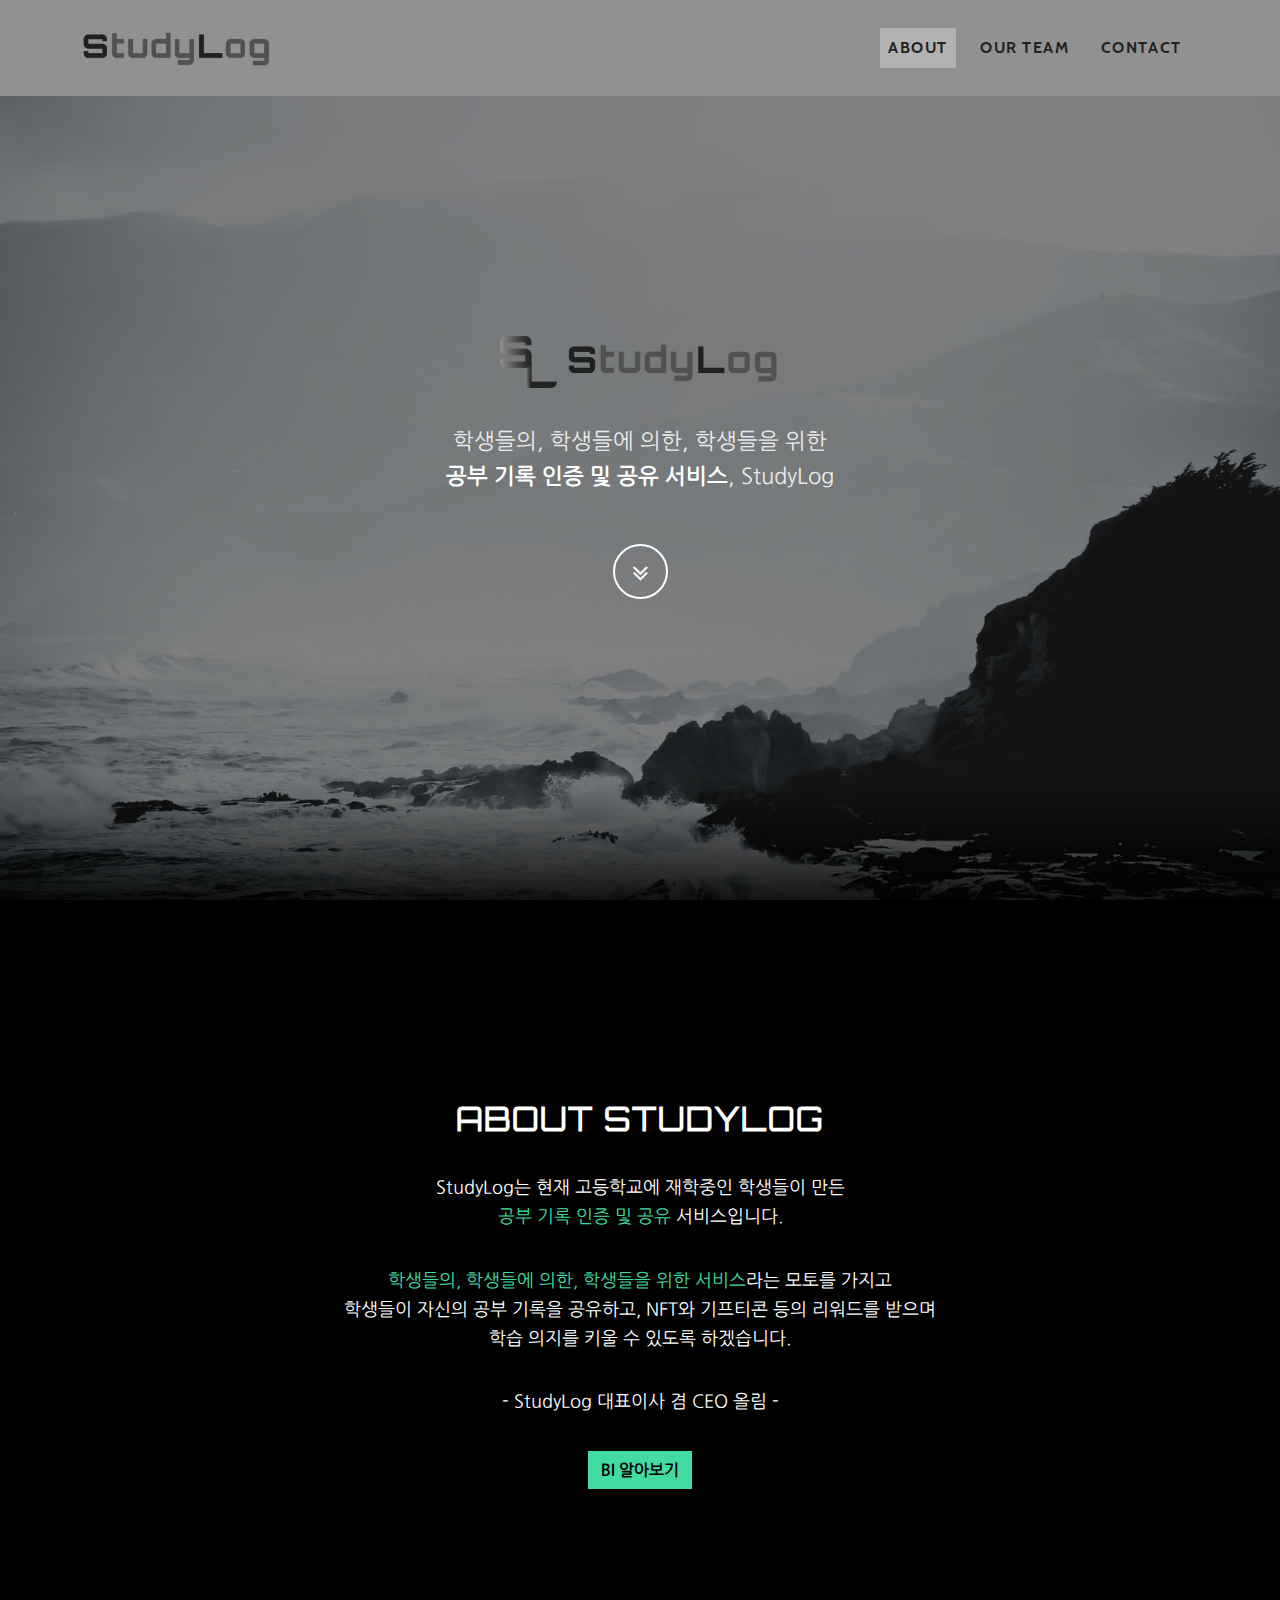
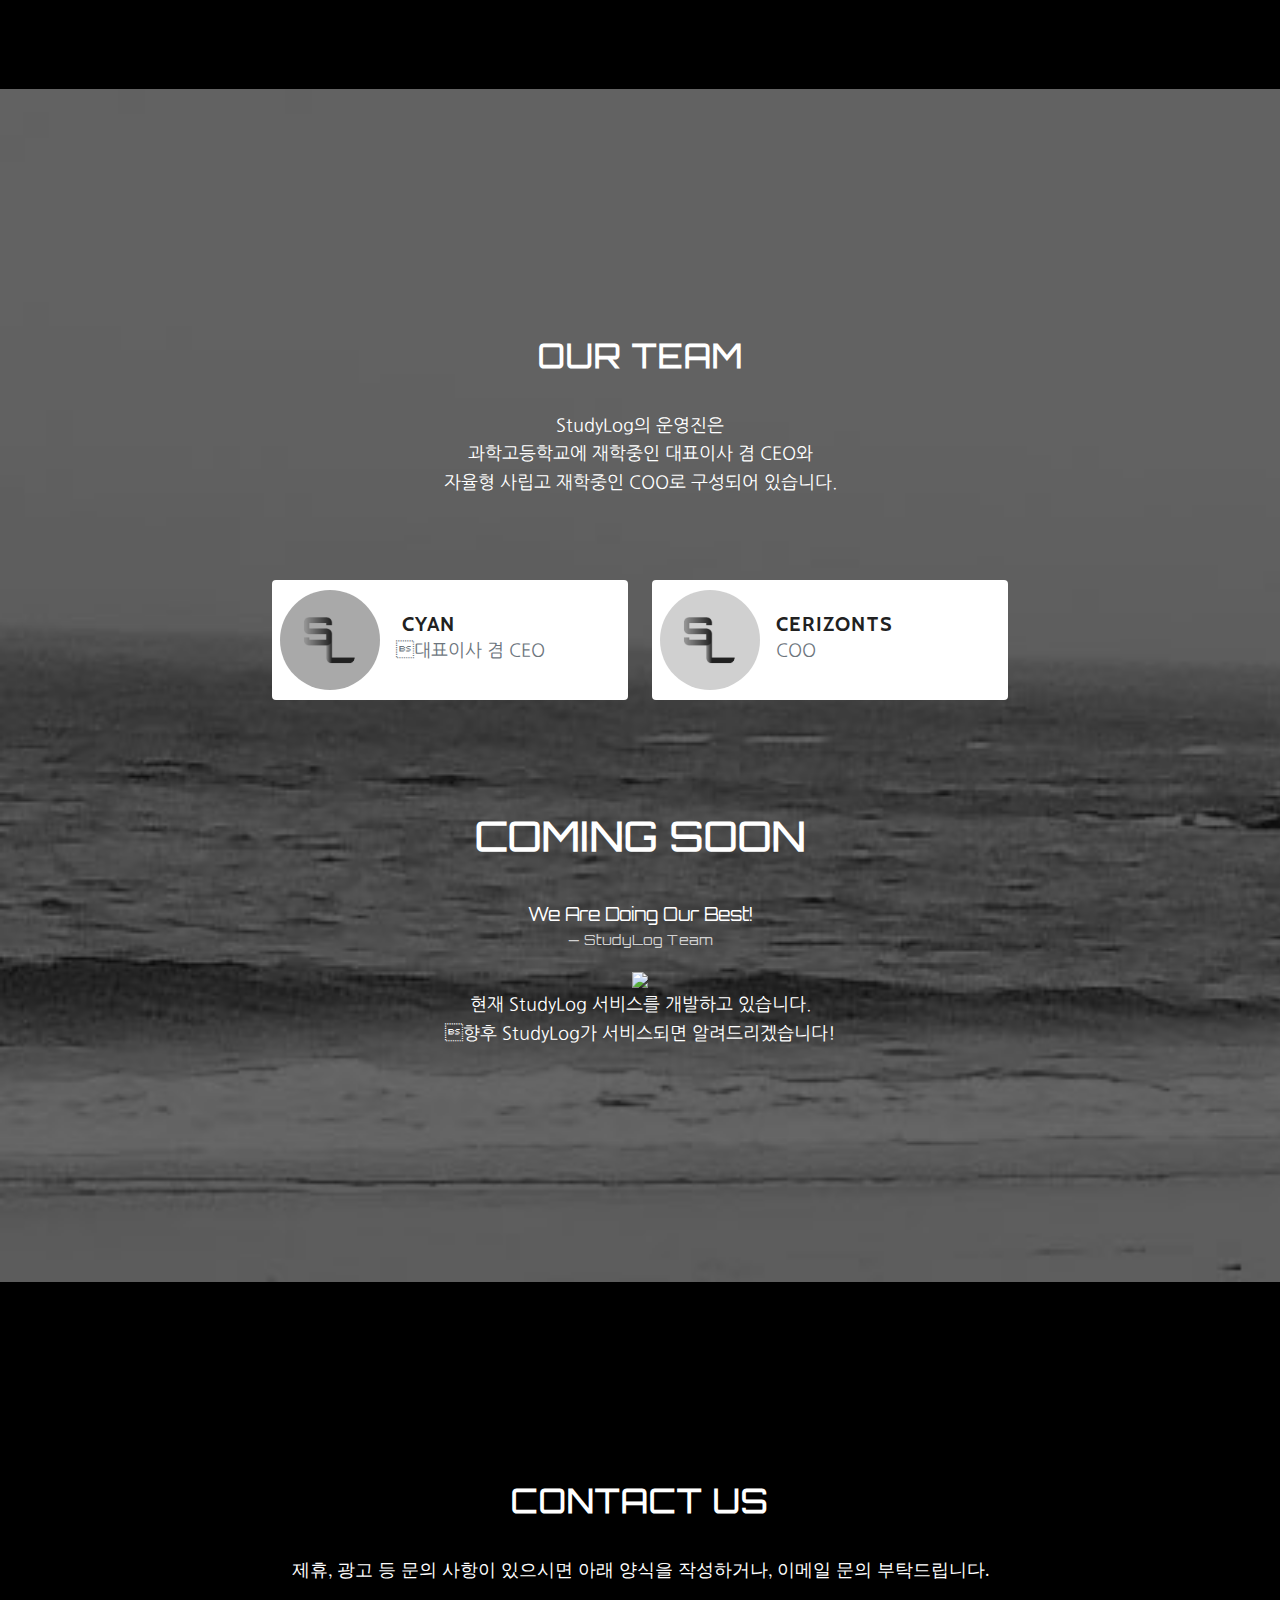
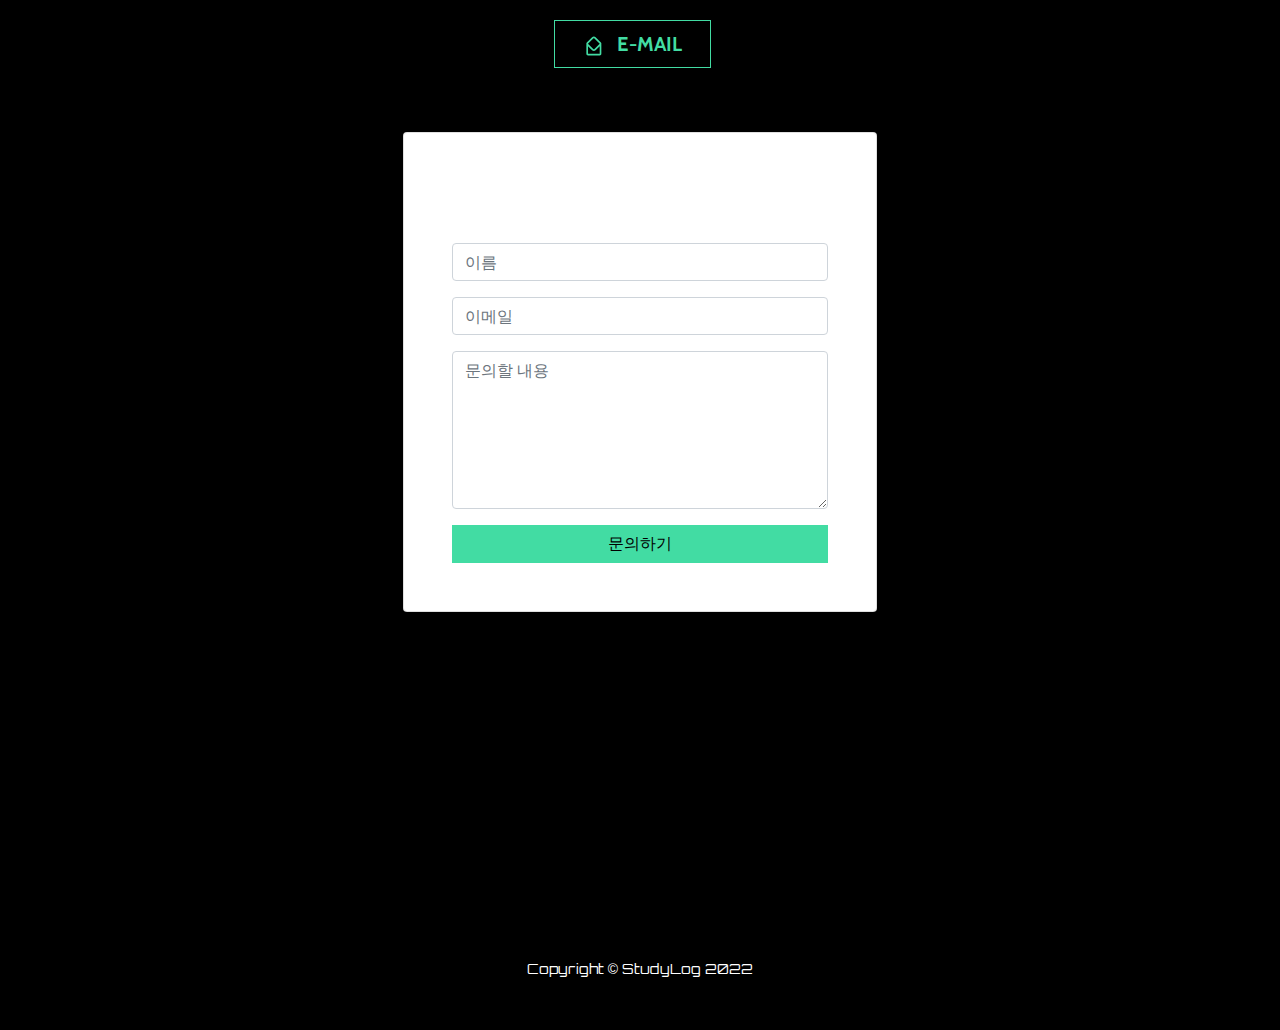
==== commit 73df7cbf: "Design change" ====
--- a/index.html
+++ b/index.html
@@ -1,3 +1,3 @@
-<!DOCTYPE html><html><head><meta charset="utf-8"><meta name="viewport" content="width=device-width, initial-scale=1.0, shrink-to-fit=no"><title>Home - StudyLog</title><meta name="description" content="학생들의, 학생들에 의한, 학생들을 위한 공부 기록 인증 및 공유 서비스, StudyLog"><link rel="stylesheet" href="assets/bootstrap/css/bootstrap.min.css"><link rel="stylesheet" href="assets/fonts/font-awesome.min.css"><link rel="stylesheet" href="assets/css/styles.min.css"></head><body id="page-top" data-bs-spy="scroll" data-bs-target="#mainNav" data-bs-offset="77"><nav class="navbar navbar-light navbar-expand-md fixed-top" id="mainNav" style="background: #919191;"><div class="container"><img src="assets/img/studylog%20logo%20long_without%20BI.png" width="56" height="10" style="width: 17%;height: auto;"><a class="navbar-brand" href="#"></a><button data-bs-toggle="collapse" class="navbar-toggler navbar-toggler-right" data-bs-target="#navbarResponsive" type="button" aria-controls="navbarResponsive" aria-expanded="false" aria-label="Toggle navigation" value="Menu"><i class="fa fa-bars"></i></button><div class="collapse navbar-collapse" id="navbarResponsive"><ul class="navbar-nav ms-auto"><li class="nav-item nav-link"><a class="nav-link active" href="#about" style="color: #212121;">About</a></li><li class="nav-item nav-link" style="color: #212121;"><a class="nav-link" href="#download" style="color: #212121;">Our Team</a></li><li class="nav-item nav-link" style="color: #212121;"><a class="nav-link" href="#contact" style="color: #212121;">contact</a></li></ul></div></div></nav><header class="masthead" style="background-image:url('assets/img/intro-bg.jpg');"><div class="intro-body"><div class="container"><div class="row"><div class="col-lg-8 mx-auto"><h1 class="brand-heading"></h1><img src="assets/img/studylog%20logo%20long.png" style="width: 38%;"><p class="intro-text" style="font-family: 'Nanum Gothic', sans-serif;"><br><span style="color: rgb(204, 204, 204);">학생들의, 학생들에 의한, 학생들을 위한</span><br><span style="color: rgb(204, 204, 204);">공부 기록 인증 및 공유 서비스, StudyLog</span></p><a class="btn btn-link btn-circle" role="button" href="#about"><i class="fa fa-angle-double-down animated"></i></a></div></div></div></div></header><section class="text-center content-section" id="about"><div class="container"><div class="row"><div class="col-lg-8 mx-auto"><h2 style="font-family: Orbitron, sans-serif;">About StudyLog</h2><p style="font-family: 'Nanum Gothic', sans-serif;">StudyLog는 현재 고등학교에 재학중인 학생들이 만든<br>공부 기록 인증 및 공유 서비스입니다.</p><p style="font-family: 'Nanum Gothic', sans-serif;">학생들의, 학생들에 의한, 학생들을 위한 서비스라는 모토를 가지고<br>학생들이 자신의 공부 기록을 공유하고, NFT와 기프티콘 등의 리워드를 받으며<br>학습 의지를 키울 수 있도록 하겠습니다.</p><p style="font-family: 'Nanum Gothic', sans-serif;">- StudyLog 대표이사 겸 CEO -</p><a class="btn btn-primary" role="button" style="font-family: 'Nanum Gothic', sans-serif;font-weight: bold;" href="identity.html">BI 알아보기</a></div></div></div></section><section class="text-center download-section content-section" id="download" style="background-image:url('assets/img/downloads-bg.jpg');"><div class="container py-4 py-xl-5"><div class="row mb-5"><div class="col-md-8 col-xl-6 text-center mx-auto"><h2 style="font-family: Orbitron, sans-serif;">Our Team</h2><p class="w-lg-50" style="font-family: 'Nanum Gothic', sans-serif;">StudyLog의 운영진은<br>과학고등학교에 재학중인 대표이사 겸 CEO와<br>자율형 사립고 재학중인 COO로 구성되어 있습니다.</p></div></div><div class="row gy-4 row-cols-1 row-cols-md-2 row-cols-lg-3 text-center justify-content-center align-items-center" style="text-align: center;"><div class="col"><div class="card border-0 shadow-none"><div class="card-body d-flex align-items-center p-0" style="height: 120px;text-align: center;"><small style="width: 8px;"></small><img class="rounded-circle flex-shrink-0 me-3 fit-cover" width="130" height="130" src="assets/img/StudyLog%20logo%20gray.png" style="height: 100px;width: 100px;"><div><h5 class="fw-bold text-primary mb-0" style="text-align: left;color: #212121;">&nbsp;<span style="color: rgb(33, 33, 33);">Cyan</span></h5><p class="text-muted mb-1" style="font-family: 'Nanum Gothic', sans-serif;text-align: left;">대표이사 겸 CEO</p></div></div></div></div><div class="col"><div class="card border-0 shadow-none"><div class="card-body d-flex align-items-center p-0" style="height: 120px;"><small style="width: 8px;"></small><img class="rounded-circle flex-shrink-0 me-3 fit-cover" width="130" height="130" src="assets/img/StudyLog%20logo%20light.png" style="width: 100px;height: 100px;"><div><h5 class="fw-bold text-primary mb-0" style="text-align: left;"><span style="color: rgb(33, 33, 33);">Cerizonts</span></h5><p class="text-muted mb-1" style="font-family: 'Nanum Gothic', sans-serif;text-align: left;">COO</p></div></div></div></div></div></div><div class="container"><div class="col-lg-8 mx-auto"><small>&nbsp;&nbsp;</small><h1 style="margin: 40px;font-family: Orbitron, sans-serif;">Now Developing</h1><p style="font-family: 'Nanum Gothic', sans-serif;">현재 StudyLog 서비스를 개발 중에 있습니다.<br>향후 StudyLog가 서비스되면 알려드리겠습니다!</p></div></div></section><section class="text-center content-section" id="contact"><div class="container"><div class="row"><div class="col-lg-8 mx-auto"><h2 style="font-family: Orbitron, sans-serif;">Contact us</h2><p>문의 사항이 있으시면 아래 양식을 작성하거나, 이메일 문의 부탁드립니다.</p><ul class="list-inline banner-social-buttons"><li class="list-inline-item">&nbsp;<button class="btn btn-primary btn-lg btn-default" type="button"><svg xmlns="http://www.w3.org/2000/svg" width="1em" height="1em" viewBox="0 0 24 24" fill="none" class="fa-fw">
+<!DOCTYPE html><html><head><meta charset="utf-8"><meta name="viewport" content="width=device-width, initial-scale=1.0, shrink-to-fit=no"><title>Home - StudyLog</title><meta name="description" content="학생들의, 학생들에 의한, 학생들을 위한 공부 기록 인증 및 공유 서비스, StudyLog"><link rel="stylesheet" href="assets/bootstrap/css/bootstrap.min.css"><link rel="stylesheet" href="assets/fonts/font-awesome.min.css"><link rel="stylesheet" href="https://cdnjs.cloudflare.com/ajax/libs/animate.css/3.5.2/animate.min.css"><link rel="stylesheet" href="assets/css/styles.min.css"></head><body id="page-top" data-bs-spy="scroll" data-bs-target="#mainNav" data-bs-offset="77"><nav class="navbar navbar-light navbar-expand-md fixed-top" id="mainNav" style="background: #919191;"><div class="container"><img src="assets/img/studylog%20logo%20long_without%20BI.png" width="56" height="10" style="width: 17%;height: auto;"><a class="navbar-brand" href="#"></a><button data-bs-toggle="collapse" class="navbar-toggler navbar-toggler-right" data-bs-target="#navbarResponsive" type="button" aria-controls="navbarResponsive" aria-expanded="false" aria-label="Toggle navigation" value="Menu"><i class="fa fa-bars"></i></button><div class="collapse navbar-collapse" id="navbarResponsive"><ul class="navbar-nav ms-auto"><li class="nav-item nav-link"><a class="nav-link active" href="#about" style="color: #212121;">About</a></li><li class="nav-item nav-link" style="color: #212121;"><a class="nav-link" href="#download" style="color: #212121;">Our Team</a></li><li class="nav-item nav-link" style="color: #212121;"><a class="nav-link" href="#contact" style="color: #212121;">contact</a></li></ul></div></div></nav><header class="masthead" style="background-image:url('assets/img/intro-bg.jpg');"><div class="intro-body"><div class="container"><div class="row"><div class="col-lg-8 mx-auto"><h1 class="brand-heading"></h1><img src="assets/img/studylog%20logo%20long.png" style="width: 38%;"><p class="pulse animated intro-text" style="font-family: 'Nanum Gothic', sans-serif;color: rgb(230,230,230);"><br><span style="color: rgb(234, 234, 234);">학생들의, 학생들에 의한, 학생들을 위한</span><br><strong><span style="color: rgb(255, 255, 255);">공부 기록 인증 및 공유 서비스</span></strong><span style="color: rgb(234, 234, 234);">, StudyLog</span></p><a class="btn btn-link pulse animated infinite btn-circle" role="button" href="#about"><i class="fa fa-angle-double-down pulse animated infinite animated"></i></a></div></div></div></div></header><section class="text-center content-section" id="about"><div class="container"><div class="row"><div class="col-lg-8 mx-auto"><h2 style="font-family: Orbitron, sans-serif;">About StudyLog</h2><p style="font-family: 'Nanum Gothic', sans-serif;">StudyLog는 현재 고등학교에 재학중인 학생들이 만든<br><span style="color: rgb(65, 220, 163);">공부 기록 인증 및 공유</span> 서비스입니다.</p><p style="font-family: 'Nanum Gothic', sans-serif;"><span style="color: rgb(65, 220, 163);">학생들의, 학생들에 의한, 학생들을 위한 서비스</span>라는 모토를 가지고<br>학생들이 자신의 공부 기록을 공유하고, NFT와 기프티콘 등의 리워드를 받으며<br>학습 의지를 키울 수 있도록 하겠습니다.</p><p style="font-family: 'Nanum Gothic', sans-serif;">- StudyLog 대표이사 겸 CEO 올림 -</p><a class="btn btn-primary" role="button" style="font-family: 'Nanum Gothic', sans-serif;font-weight: bold;" href="identity.html">BI 알아보기</a></div></div></div></section><section class="text-center download-section content-section" id="download" style="background-image:url('assets/img/downloads-bg.jpg');"><div class="container py-4 py-xl-5"><div class="row mb-5"><div class="col-md-8 col-xl-6 text-center mx-auto"><h2 style="font-family: Orbitron, sans-serif;">Our Team</h2><p class="w-lg-50" style="font-family: 'Nanum Gothic', sans-serif;">StudyLog의 운영진은<br>과학고등학교에 재학중인 대표이사 겸 CEO와<br>자율형 사립고 재학중인 COO로 구성되어 있습니다.</p></div></div><div class="row gy-4 row-cols-1 row-cols-md-2 row-cols-lg-3 text-center justify-content-center align-items-center" style="text-align: center;"><div class="col"><div class="card border-0 shadow-none"><div class="card-body d-flex align-items-center p-0" style="height: 120px;text-align: center;"><small style="width: 8px;"></small><img class="rounded-circle flex-shrink-0 me-3 fit-cover" width="130" height="130" src="assets/img/StudyLog%20logo%20gray.png" style="height: 100px;width: 100px;"><div><h5 class="fw-bold text-primary mb-0" style="text-align: left;color: #212121;">&nbsp;<span style="color: rgb(33, 33, 33);">Cyan</span></h5><p class="text-muted mb-1" style="font-family: 'Nanum Gothic', sans-serif;text-align: left;">대표이사 겸 CEO</p></div></div></div></div><div class="col"><div class="card border-0 shadow-none"><div class="card-body d-flex align-items-center p-0" style="height: 120px;"><small style="width: 8px;"></small><img class="rounded-circle flex-shrink-0 me-3 fit-cover" width="130" height="130" src="assets/img/StudyLog%20logo%20light.png" style="width: 100px;height: 100px;"><div><h5 class="fw-bold text-primary mb-0" style="text-align: left;"><span style="color: rgb(33, 33, 33);">Cerizonts</span></h5><p class="text-muted mb-1" style="font-family: 'Nanum Gothic', sans-serif;text-align: left;">COO</p></div></div></div></div></div></div><div class="container"><div class="col-lg-8 mx-auto"><small>&nbsp;&nbsp;</small><h1 style="margin: 40px;font-family: Orbitron, sans-serif;">Coming Soon</h1><figure><blockquote class="blockquote"><p class="mb-0" style="font-family: Orbitron, sans-serif;">We Are Doing Our Best!</p></blockquote><figcaption class="blockquote-footer" style="color: rgb(210,210,210);font-family: Orbitron, sans-serif;">StudyLog Team</figcaption></figure><img src="assets/img/animation_640_l6w4e2e7.gif" style="width: 50%;"><p style="font-family: 'Nanum Gothic', sans-serif;">현재 StudyLog 서비스를 개발하고 있습니다.<br>향후 StudyLog가 서비스되면 알려드리겠습니다!</p></div></div></section><section class="text-center content-section" id="contact"><div class="container"><div class="row"><div class="col-lg-8 mx-auto"><h2 style="font-family: Orbitron, sans-serif;">Contact us</h2><p>제휴, 광고 등 문의 사항이 있으시면 아래 양식을 작성하거나, 이메일 문의 부탁드립니다.</p><ul class="list-inline banner-social-buttons"><li class="list-inline-item">&nbsp;<button class="btn btn-primary btn-lg btn-default" type="button"><svg xmlns="http://www.w3.org/2000/svg" width="1em" height="1em" viewBox="0 0 24 24" fill="none" class="fa-fw">
   <path fill-rule="evenodd" clip-rule="evenodd" d="M3.05002 10.0151C2.79178 9.30708 2.94668 8.48233 3.51474 7.91427L9.8787 1.55031C11.0503 0.378738 12.9498 0.378738 14.1213 1.55031L20.4853 7.91427C21.0534 8.48239 21.2083 9.30727 20.9499 10.0154C20.9824 10.1139 20.9999 10.2191 20.9999 10.3285V21.3285C20.9999 22.4331 20.1045 23.3285 18.9999 23.3285H4.99994C3.89537 23.3285 2.99994 22.4331 2.99994 21.3285V10.3285C2.99994 10.219 3.01752 10.1137 3.05002 10.0151ZM4.92896 9.32848L11.2929 2.96452C11.6834 2.574 12.3166 2.574 12.7071 2.96452L19.0711 9.32848H19.0408V9.3588L12.7071 15.6924C12.3166 16.083 11.6834 16.083 11.2929 15.6924L4.92896 9.32848ZM18.9999 12.2281L14.1213 17.1067C12.9498 18.2782 11.0503 18.2782 9.8787 17.1067L4.99994 12.2279L4.99994 21.3285H18.9999V12.2281Z" fill="currentColor"></path>
 </svg><span class="network-name">&nbsp; E-mail</span></button></li><li class="list-inline-item"></li><li class="list-inline-item">&nbsp;</li></ul><section class="position-relative py-4 py-xl-5"><div class="container position-relative"><div class="row d-flex justify-content-center"><div class="col-md-8 col-lg-6 col-xl-5 col-xxl-4" style="width: 70%;"><div class="card mb-5"><div class="card-body p-sm-5"><h2 class="text-center mb-4">Contact us</h2><form data-bss-recipient="dba1caedeb3ff2e4b252d67a62f9c3d3" data-bss-loading-message="전송중.." data-bss-success-title="완료" data-bss-success-message="문의가 전송되었습니다. 빠른 시일 내에 답변드리겠습니다." data-bss-error-title="오류" data-bss-error-message="오류가 발생했습니다. 다시 시도해 주세요." data-bss-filesize-message="파일 용량이 너무 큽니다." data-bss-empty-form-message="모든 칸을 채워주세요." data-bss-close="닫기"><div class="mb-3"><input class="form-control" type="text" id="name-2" placeholder="이름" name="name"></div><div class="mb-3"><input class="form-control" type="email" id="email-2" name="email" placeholder="이메일"></div><div class="mb-3"><textarea class="form-control" id="message-2" name="message" rows="6" placeholder="문의할 내용"></textarea></div><div><button class="btn btn-primary d-block w-100" type="submit">문의하기</button></div></form></div></div></div></div></div></section></div></div></div></section><div class="map-clean"></div><footer><div class="container text-center"><p style="font-family: Orbitron, sans-serif;">Copyright ©&nbsp;StudyLog 2022</p></div></footer><script src="assets/bootstrap/js/bootstrap.min.js"></script><script src="assets/js/smart-forms.min.js"></script><script src="assets/js/script.min.js"></script></body></html>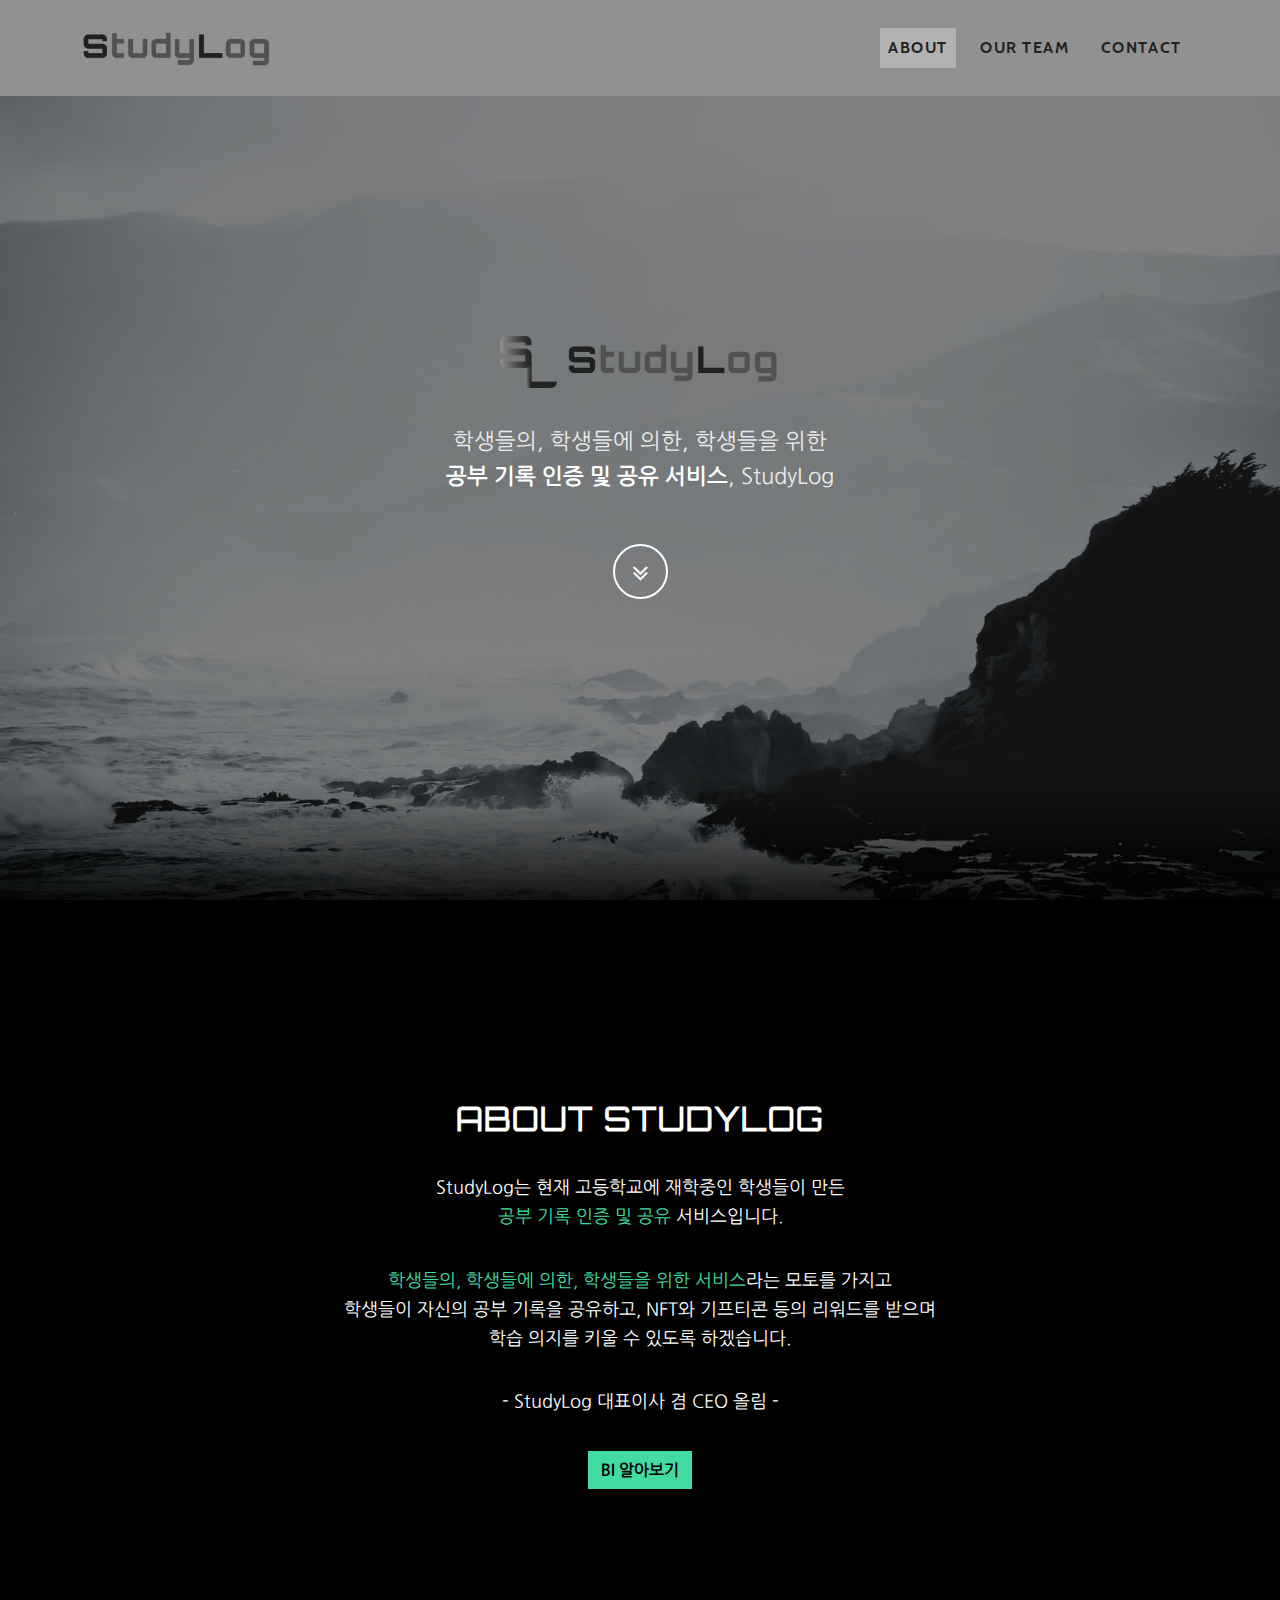
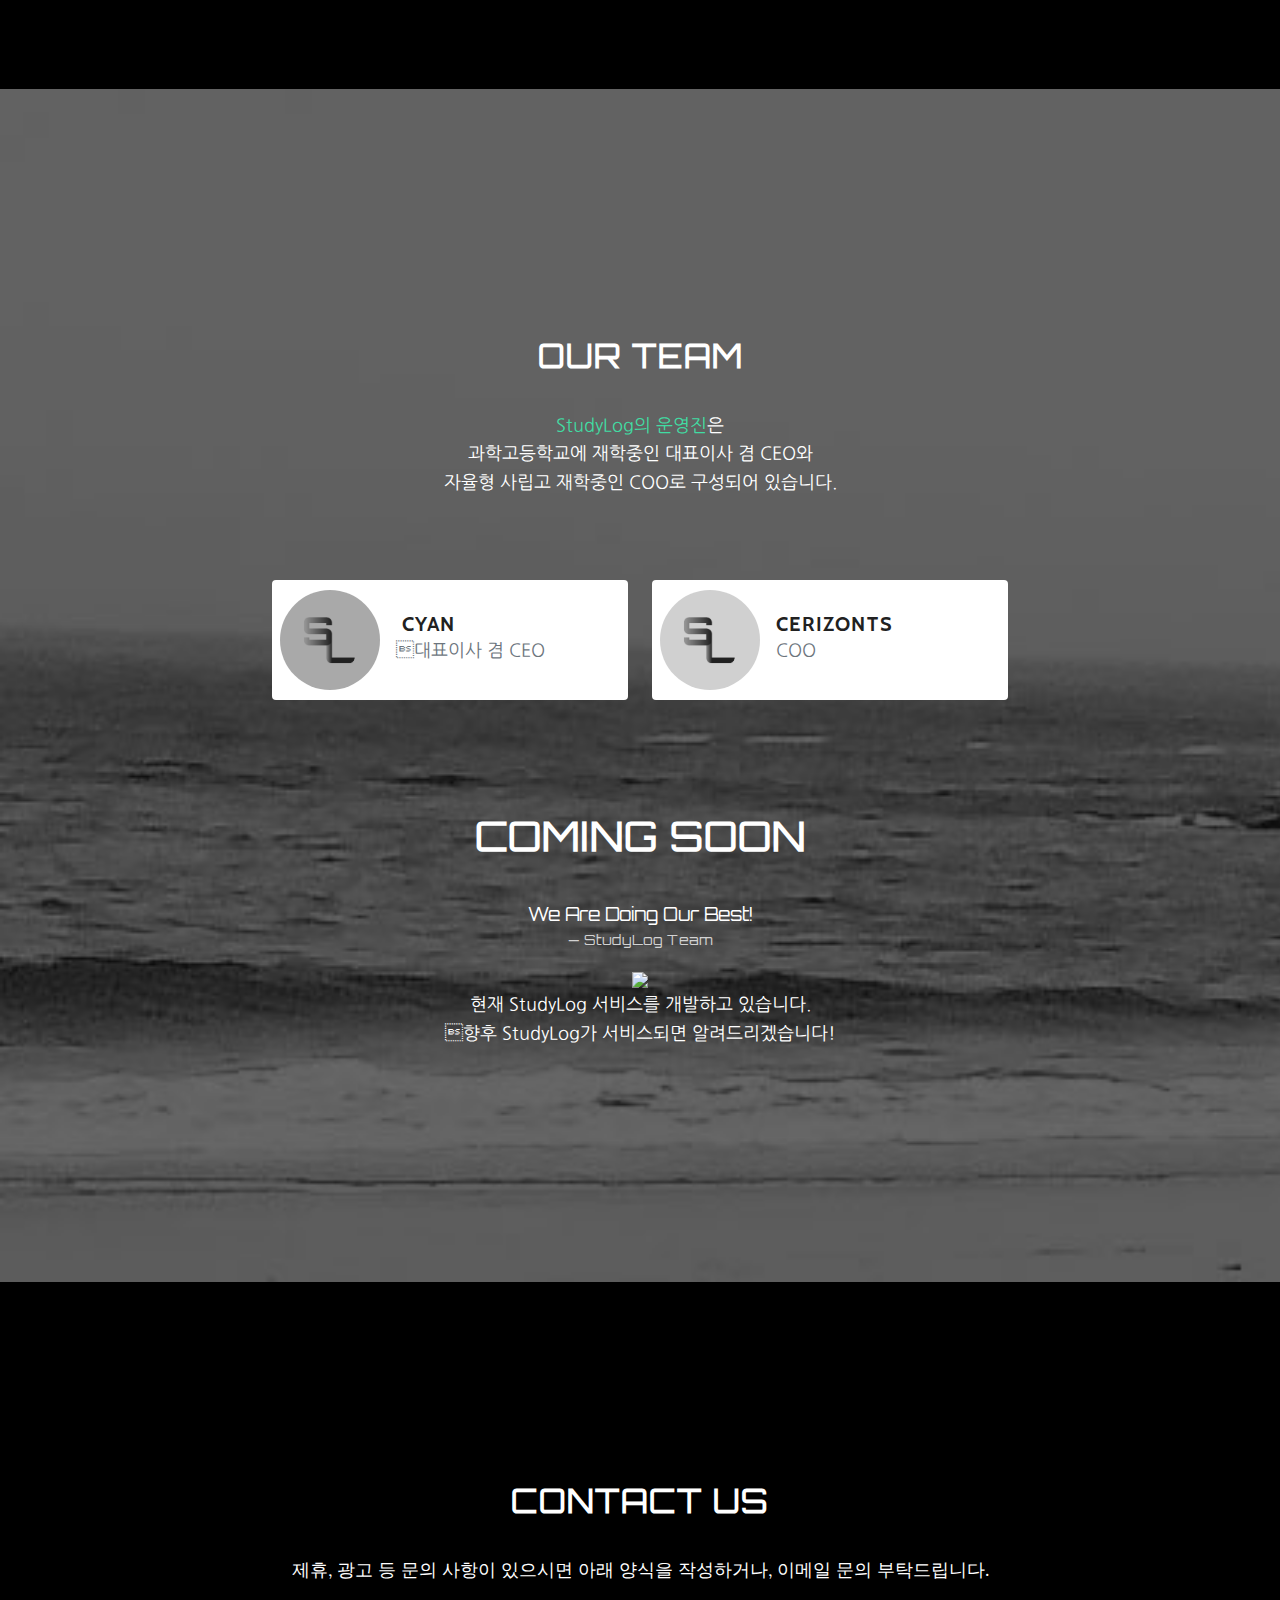
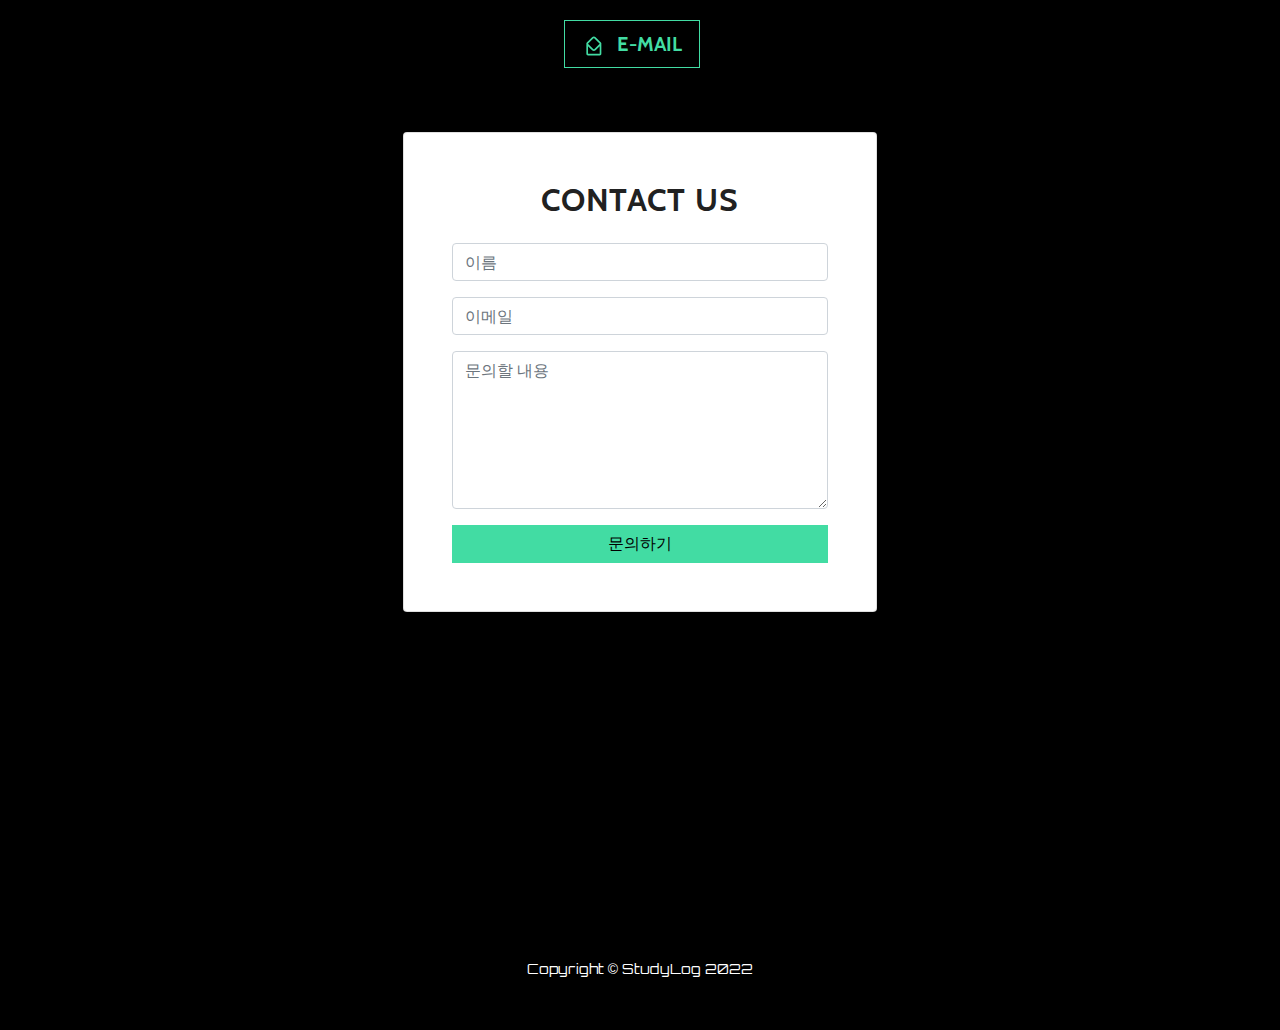
==== commit 9c63fbbb: "bug fix" ====
--- a/index.html
+++ b/index.html
@@ -1,3 +1,3 @@
-<!DOCTYPE html><html><head><meta charset="utf-8"><meta name="viewport" content="width=device-width, initial-scale=1.0, shrink-to-fit=no"><title>Home - StudyLog</title><meta name="description" content="학생들의, 학생들에 의한, 학생들을 위한 공부 기록 인증 및 공유 서비스, StudyLog"><link rel="stylesheet" href="assets/bootstrap/css/bootstrap.min.css"><link rel="stylesheet" href="assets/fonts/font-awesome.min.css"><link rel="stylesheet" href="https://cdnjs.cloudflare.com/ajax/libs/animate.css/3.5.2/animate.min.css"><link rel="stylesheet" href="assets/css/styles.min.css"></head><body id="page-top" data-bs-spy="scroll" data-bs-target="#mainNav" data-bs-offset="77"><nav class="navbar navbar-light navbar-expand-md fixed-top" id="mainNav" style="background: #919191;"><div class="container"><img src="assets/img/studylog%20logo%20long_without%20BI.png" width="56" height="10" style="width: 17%;height: auto;"><a class="navbar-brand" href="#"></a><button data-bs-toggle="collapse" class="navbar-toggler navbar-toggler-right" data-bs-target="#navbarResponsive" type="button" aria-controls="navbarResponsive" aria-expanded="false" aria-label="Toggle navigation" value="Menu"><i class="fa fa-bars"></i></button><div class="collapse navbar-collapse" id="navbarResponsive"><ul class="navbar-nav ms-auto"><li class="nav-item nav-link"><a class="nav-link active" href="#about" style="color: #212121;">About</a></li><li class="nav-item nav-link" style="color: #212121;"><a class="nav-link" href="#download" style="color: #212121;">Our Team</a></li><li class="nav-item nav-link" style="color: #212121;"><a class="nav-link" href="#contact" style="color: #212121;">contact</a></li></ul></div></div></nav><header class="masthead" style="background-image:url('assets/img/intro-bg.jpg');"><div class="intro-body"><div class="container"><div class="row"><div class="col-lg-8 mx-auto"><h1 class="brand-heading"></h1><img src="assets/img/studylog%20logo%20long.png" style="width: 38%;"><p class="pulse animated intro-text" style="font-family: 'Nanum Gothic', sans-serif;color: rgb(230,230,230);"><br><span style="color: rgb(234, 234, 234);">학생들의, 학생들에 의한, 학생들을 위한</span><br><strong><span style="color: rgb(255, 255, 255);">공부 기록 인증 및 공유 서비스</span></strong><span style="color: rgb(234, 234, 234);">, StudyLog</span></p><a class="btn btn-link pulse animated infinite btn-circle" role="button" href="#about"><i class="fa fa-angle-double-down pulse animated infinite animated"></i></a></div></div></div></div></header><section class="text-center content-section" id="about"><div class="container"><div class="row"><div class="col-lg-8 mx-auto"><h2 style="font-family: Orbitron, sans-serif;">About StudyLog</h2><p style="font-family: 'Nanum Gothic', sans-serif;">StudyLog는 현재 고등학교에 재학중인 학생들이 만든<br><span style="color: rgb(65, 220, 163);">공부 기록 인증 및 공유</span> 서비스입니다.</p><p style="font-family: 'Nanum Gothic', sans-serif;"><span style="color: rgb(65, 220, 163);">학생들의, 학생들에 의한, 학생들을 위한 서비스</span>라는 모토를 가지고<br>학생들이 자신의 공부 기록을 공유하고, NFT와 기프티콘 등의 리워드를 받으며<br>학습 의지를 키울 수 있도록 하겠습니다.</p><p style="font-family: 'Nanum Gothic', sans-serif;">- StudyLog 대표이사 겸 CEO 올림 -</p><a class="btn btn-primary" role="button" style="font-family: 'Nanum Gothic', sans-serif;font-weight: bold;" href="identity.html">BI 알아보기</a></div></div></div></section><section class="text-center download-section content-section" id="download" style="background-image:url('assets/img/downloads-bg.jpg');"><div class="container py-4 py-xl-5"><div class="row mb-5"><div class="col-md-8 col-xl-6 text-center mx-auto"><h2 style="font-family: Orbitron, sans-serif;">Our Team</h2><p class="w-lg-50" style="font-family: 'Nanum Gothic', sans-serif;">StudyLog의 운영진은<br>과학고등학교에 재학중인 대표이사 겸 CEO와<br>자율형 사립고 재학중인 COO로 구성되어 있습니다.</p></div></div><div class="row gy-4 row-cols-1 row-cols-md-2 row-cols-lg-3 text-center justify-content-center align-items-center" style="text-align: center;"><div class="col"><div class="card border-0 shadow-none"><div class="card-body d-flex align-items-center p-0" style="height: 120px;text-align: center;"><small style="width: 8px;"></small><img class="rounded-circle flex-shrink-0 me-3 fit-cover" width="130" height="130" src="assets/img/StudyLog%20logo%20gray.png" style="height: 100px;width: 100px;"><div><h5 class="fw-bold text-primary mb-0" style="text-align: left;color: #212121;">&nbsp;<span style="color: rgb(33, 33, 33);">Cyan</span></h5><p class="text-muted mb-1" style="font-family: 'Nanum Gothic', sans-serif;text-align: left;">대표이사 겸 CEO</p></div></div></div></div><div class="col"><div class="card border-0 shadow-none"><div class="card-body d-flex align-items-center p-0" style="height: 120px;"><small style="width: 8px;"></small><img class="rounded-circle flex-shrink-0 me-3 fit-cover" width="130" height="130" src="assets/img/StudyLog%20logo%20light.png" style="width: 100px;height: 100px;"><div><h5 class="fw-bold text-primary mb-0" style="text-align: left;"><span style="color: rgb(33, 33, 33);">Cerizonts</span></h5><p class="text-muted mb-1" style="font-family: 'Nanum Gothic', sans-serif;text-align: left;">COO</p></div></div></div></div></div></div><div class="container"><div class="col-lg-8 mx-auto"><small>&nbsp;&nbsp;</small><h1 style="margin: 40px;font-family: Orbitron, sans-serif;">Coming Soon</h1><figure><blockquote class="blockquote"><p class="mb-0" style="font-family: Orbitron, sans-serif;">We Are Doing Our Best!</p></blockquote><figcaption class="blockquote-footer" style="color: rgb(210,210,210);font-family: Orbitron, sans-serif;">StudyLog Team</figcaption></figure><img src="assets/img/animation_640_l6w4e2e7.gif" style="width: 50%;"><p style="font-family: 'Nanum Gothic', sans-serif;">현재 StudyLog 서비스를 개발하고 있습니다.<br>향후 StudyLog가 서비스되면 알려드리겠습니다!</p></div></div></section><section class="text-center content-section" id="contact"><div class="container"><div class="row"><div class="col-lg-8 mx-auto"><h2 style="font-family: Orbitron, sans-serif;">Contact us</h2><p>제휴, 광고 등 문의 사항이 있으시면 아래 양식을 작성하거나, 이메일 문의 부탁드립니다.</p><ul class="list-inline banner-social-buttons"><li class="list-inline-item">&nbsp;<button class="btn btn-primary btn-lg btn-default" type="button"><svg xmlns="http://www.w3.org/2000/svg" width="1em" height="1em" viewBox="0 0 24 24" fill="none" class="fa-fw">
+<!DOCTYPE html><html><head><meta charset="utf-8"><meta name="viewport" content="width=device-width, initial-scale=1.0, shrink-to-fit=no"><title>Home - StudyLog</title><meta name="description" content="학생들의, 학생들에 의한, 학생들을 위한 공부 기록 인증 및 공유 서비스, StudyLog"><link rel="stylesheet" href="assets/bootstrap/css/bootstrap.min.css"><link rel="stylesheet" href="assets/fonts/font-awesome.min.css"><link rel="stylesheet" href="https://cdnjs.cloudflare.com/ajax/libs/animate.css/3.5.2/animate.min.css"><link rel="stylesheet" href="assets/css/styles.min.css"></head><body id="page-top" data-bs-spy="scroll" data-bs-target="#mainNav" data-bs-offset="77"><nav class="navbar navbar-light navbar-expand-md fixed-top" id="mainNav" style="background: #919191;"><div class="container"><img src="assets/img/studylog%20logo%20long_without%20BI.png" width="56" height="10" style="width: 17%;height: auto;"><a class="navbar-brand" href="#"></a><button data-bs-toggle="collapse" class="navbar-toggler navbar-toggler-right" data-bs-target="#navbarResponsive" type="button" aria-controls="navbarResponsive" aria-expanded="false" aria-label="Toggle navigation" value="Menu"><i class="fa fa-bars"></i></button><div class="collapse navbar-collapse" id="navbarResponsive"><ul class="navbar-nav ms-auto"><li class="nav-item nav-link"><a class="nav-link active" href="#about" style="color: #212121;">About</a></li><li class="nav-item nav-link" style="color: #212121;"><a class="nav-link" href="#download" style="color: #212121;">Our Team</a></li><li class="nav-item nav-link" style="color: #212121;"><a class="nav-link" href="#contact" style="color: #212121;">contact</a></li></ul></div></div></nav><header class="masthead" style="background-image:url('assets/img/intro-bg.jpg');"><div class="intro-body"><div class="container"><div class="row"><div class="col-lg-8 mx-auto"><h1 class="brand-heading"></h1><img src="assets/img/studylog%20logo%20long.png" style="width: 38%;"><p class="pulse animated intro-text" style="font-family: 'Nanum Gothic', sans-serif;color: rgb(230,230,230);"><br><span style="color: rgb(234, 234, 234);">학생들의, 학생들에 의한, 학생들을 위한</span><br><strong><span style="color: rgb(255, 255, 255);">공부 기록 인증 및 공유 서비스</span></strong><span style="color: rgb(234, 234, 234);">, StudyLog</span></p><a class="btn btn-link pulse animated infinite btn-circle" role="button" href="#about"><i class="fa fa-angle-double-down pulse animated infinite animated"></i></a></div></div></div></div></header><section class="text-center content-section" id="about"><div class="container"><div class="row"><div class="col-lg-8 mx-auto"><h2 style="font-family: Orbitron, sans-serif;">About StudyLog</h2><p style="font-family: 'Nanum Gothic', sans-serif;">StudyLog는 현재 고등학교에 재학중인 학생들이 만든<br><span style="color: rgb(65, 220, 163);">공부 기록 인증 및 공유</span> 서비스입니다.</p><p style="font-family: 'Nanum Gothic', sans-serif;"><span style="color: rgb(65, 220, 163);">학생들의, 학생들에 의한, 학생들을 위한 서비스</span>라는 모토를 가지고<br>학생들이 자신의 공부 기록을 공유하고, NFT와 기프티콘 등의 리워드를 받으며<br>학습 의지를 키울 수 있도록 하겠습니다.</p><p style="font-family: 'Nanum Gothic', sans-serif;">- StudyLog 대표이사 겸 CEO 올림 -</p><a class="btn btn-primary" role="button" style="font-family: 'Nanum Gothic', sans-serif;font-weight: bold;" href="identity.html">BI 알아보기</a></div></div></div></section><section class="text-center download-section content-section" id="download" style="background-image:url('assets/img/downloads-bg.jpg');"><div class="container py-4 py-xl-5"><div class="row mb-5"><div class="col-md-8 col-xl-6 text-center mx-auto"><h2 style="font-family: Orbitron, sans-serif;">Our Team</h2><p class="w-lg-50" style="font-family: 'Nanum Gothic', sans-serif;"><span style="color: rgb(65, 220, 163);">StudyLog의 운영진</span>은<br>과학고등학교에 재학중인 대표이사 겸 CEO와<br>자율형 사립고 재학중인 COO로 구성되어 있습니다.</p></div></div><div class="row gy-4 row-cols-1 row-cols-md-2 row-cols-lg-3 text-center justify-content-center align-items-center" style="text-align: center;"><div class="col"><div class="card border-0 shadow-none"><div class="card-body d-flex align-items-center p-0" style="height: 120px;text-align: center;"><small style="width: 8px;"></small><img class="rounded-circle flex-shrink-0 me-3 fit-cover" width="130" height="130" src="assets/img/StudyLog%20logo%20gray.png" style="height: 100px;width: 100px;"><div><h5 class="fw-bold text-primary mb-0" style="text-align: left;color: #212121;">&nbsp;<span style="color: rgb(33, 33, 33);">Cyan</span></h5><p class="text-muted mb-1" style="font-family: 'Nanum Gothic', sans-serif;text-align: left;color: rgb(0,255,102);">대표이사 겸 CEO</p></div></div></div></div><div class="col"><div class="card border-0 shadow-none"><div class="card-body d-flex align-items-center p-0" style="height: 120px;"><small style="width: 8px;"></small><img class="rounded-circle flex-shrink-0 me-3 fit-cover" width="130" height="130" src="assets/img/StudyLog%20logo%20light.png" style="width: 100px;height: 100px;"><div><h5 class="fw-bold text-primary mb-0" style="text-align: left;"><span style="color: rgb(33, 33, 33);">Cerizonts</span></h5><p class="text-muted mb-1" style="font-family: 'Nanum Gothic', sans-serif;text-align: left;">COO</p></div></div></div></div></div></div><div class="container"><div class="col-lg-8 mx-auto"><small>&nbsp;&nbsp;</small><h1 style="margin: 40px;font-family: Orbitron, sans-serif;">Coming Soon</h1><figure><blockquote class="blockquote"><p class="mb-0" style="font-family: Orbitron, sans-serif;">We Are Doing Our Best!</p></blockquote><figcaption class="blockquote-footer" style="color: rgb(210,210,210);font-family: Orbitron, sans-serif;">StudyLog Team</figcaption></figure><img src="assets/img/animation_640_l6w4e2e7.gif" style="width: 50%;"><p style="font-family: 'Nanum Gothic', sans-serif;">현재 StudyLog 서비스를 개발하고 있습니다.<br>향후 StudyLog가 서비스되면 알려드리겠습니다!</p></div></div></section><section class="text-center content-section" id="contact"><div class="container"><div class="row"><div class="col-lg-8 mx-auto"><h2 style="font-family: Orbitron, sans-serif;">Contact us</h2><p>제휴, 광고 등 문의 사항이 있으시면 아래 양식을 작성하거나, 이메일 문의 부탁드립니다.</p><ul class="list-inline banner-social-buttons"><li class="list-inline-item">&nbsp;<a class="btn btn-primary btn-lg btn-default" role="button" href="mailto:admin@scian.xyz"><svg xmlns="http://www.w3.org/2000/svg" width="1em" height="1em" viewBox="0 0 24 24" fill="none" class="fa-fw">
   <path fill-rule="evenodd" clip-rule="evenodd" d="M3.05002 10.0151C2.79178 9.30708 2.94668 8.48233 3.51474 7.91427L9.8787 1.55031C11.0503 0.378738 12.9498 0.378738 14.1213 1.55031L20.4853 7.91427C21.0534 8.48239 21.2083 9.30727 20.9499 10.0154C20.9824 10.1139 20.9999 10.2191 20.9999 10.3285V21.3285C20.9999 22.4331 20.1045 23.3285 18.9999 23.3285H4.99994C3.89537 23.3285 2.99994 22.4331 2.99994 21.3285V10.3285C2.99994 10.219 3.01752 10.1137 3.05002 10.0151ZM4.92896 9.32848L11.2929 2.96452C11.6834 2.574 12.3166 2.574 12.7071 2.96452L19.0711 9.32848H19.0408V9.3588L12.7071 15.6924C12.3166 16.083 11.6834 16.083 11.2929 15.6924L4.92896 9.32848ZM18.9999 12.2281L14.1213 17.1067C12.9498 18.2782 11.0503 18.2782 9.8787 17.1067L4.99994 12.2279L4.99994 21.3285H18.9999V12.2281Z" fill="currentColor"></path>
-</svg><span class="network-name">&nbsp; E-mail</span></button></li><li class="list-inline-item"></li><li class="list-inline-item">&nbsp;</li></ul><section class="position-relative py-4 py-xl-5"><div class="container position-relative"><div class="row d-flex justify-content-center"><div class="col-md-8 col-lg-6 col-xl-5 col-xxl-4" style="width: 70%;"><div class="card mb-5"><div class="card-body p-sm-5"><h2 class="text-center mb-4">Contact us</h2><form data-bss-recipient="dba1caedeb3ff2e4b252d67a62f9c3d3" data-bss-loading-message="전송중.." data-bss-success-title="완료" data-bss-success-message="문의가 전송되었습니다. 빠른 시일 내에 답변드리겠습니다." data-bss-error-title="오류" data-bss-error-message="오류가 발생했습니다. 다시 시도해 주세요." data-bss-filesize-message="파일 용량이 너무 큽니다." data-bss-empty-form-message="모든 칸을 채워주세요." data-bss-close="닫기"><div class="mb-3"><input class="form-control" type="text" id="name-2" placeholder="이름" name="name"></div><div class="mb-3"><input class="form-control" type="email" id="email-2" name="email" placeholder="이메일"></div><div class="mb-3"><textarea class="form-control" id="message-2" name="message" rows="6" placeholder="문의할 내용"></textarea></div><div><button class="btn btn-primary d-block w-100" type="submit">문의하기</button></div></form></div></div></div></div></div></section></div></div></div></section><div class="map-clean"></div><footer><div class="container text-center"><p style="font-family: Orbitron, sans-serif;">Copyright ©&nbsp;StudyLog 2022</p></div></footer><script src="assets/bootstrap/js/bootstrap.min.js"></script><script src="assets/js/smart-forms.min.js"></script><script src="assets/js/script.min.js"></script></body></html>+</svg><span class="network-name">&nbsp; E-mail</span></a></li><li class="list-inline-item"></li><li class="list-inline-item">&nbsp;</li></ul><section class="position-relative py-4 py-xl-5"><div class="container position-relative"><div class="row d-flex justify-content-center"><div class="col-md-8 col-lg-6 col-xl-5 col-xxl-4" style="width: 70%;"><div class="card mb-5"><div class="card-body p-sm-5"><h2 class="text-center mb-4"><span style="color: rgb(33, 33, 33);">Contact us</span></h2><form data-bss-recipient="dba1caedeb3ff2e4b252d67a62f9c3d3" data-bss-loading-message="전송중.." data-bss-success-title="완료" data-bss-success-message="문의가 전송되었습니다. 빠른 시일 내에 답변드리겠습니다." data-bss-error-title="오류" data-bss-error-message="오류가 발생했습니다. 다시 시도해 주세요." data-bss-filesize-message="파일 용량이 너무 큽니다." data-bss-empty-form-message="모든 칸을 채워주세요." data-bss-close="닫기"><div class="mb-3"><input class="form-control" type="text" id="name-2" placeholder="이름" name="name"></div><div class="mb-3"><input class="form-control" type="email" id="email-2" name="email" placeholder="이메일"></div><div class="mb-3"><textarea class="form-control" id="message-2" name="message" rows="6" placeholder="문의할 내용"></textarea></div><div><button class="btn btn-primary d-block w-100" type="submit">문의하기</button></div></form></div></div></div></div></div></section></div></div></div></section><div class="map-clean"></div><footer><div class="container text-center"><p style="font-family: Orbitron, sans-serif;">Copyright ©&nbsp;StudyLog 2022</p></div></footer><script src="assets/bootstrap/js/bootstrap.min.js"></script><script src="assets/js/smart-forms.min.js"></script><script src="assets/js/script.min.js"></script></body></html>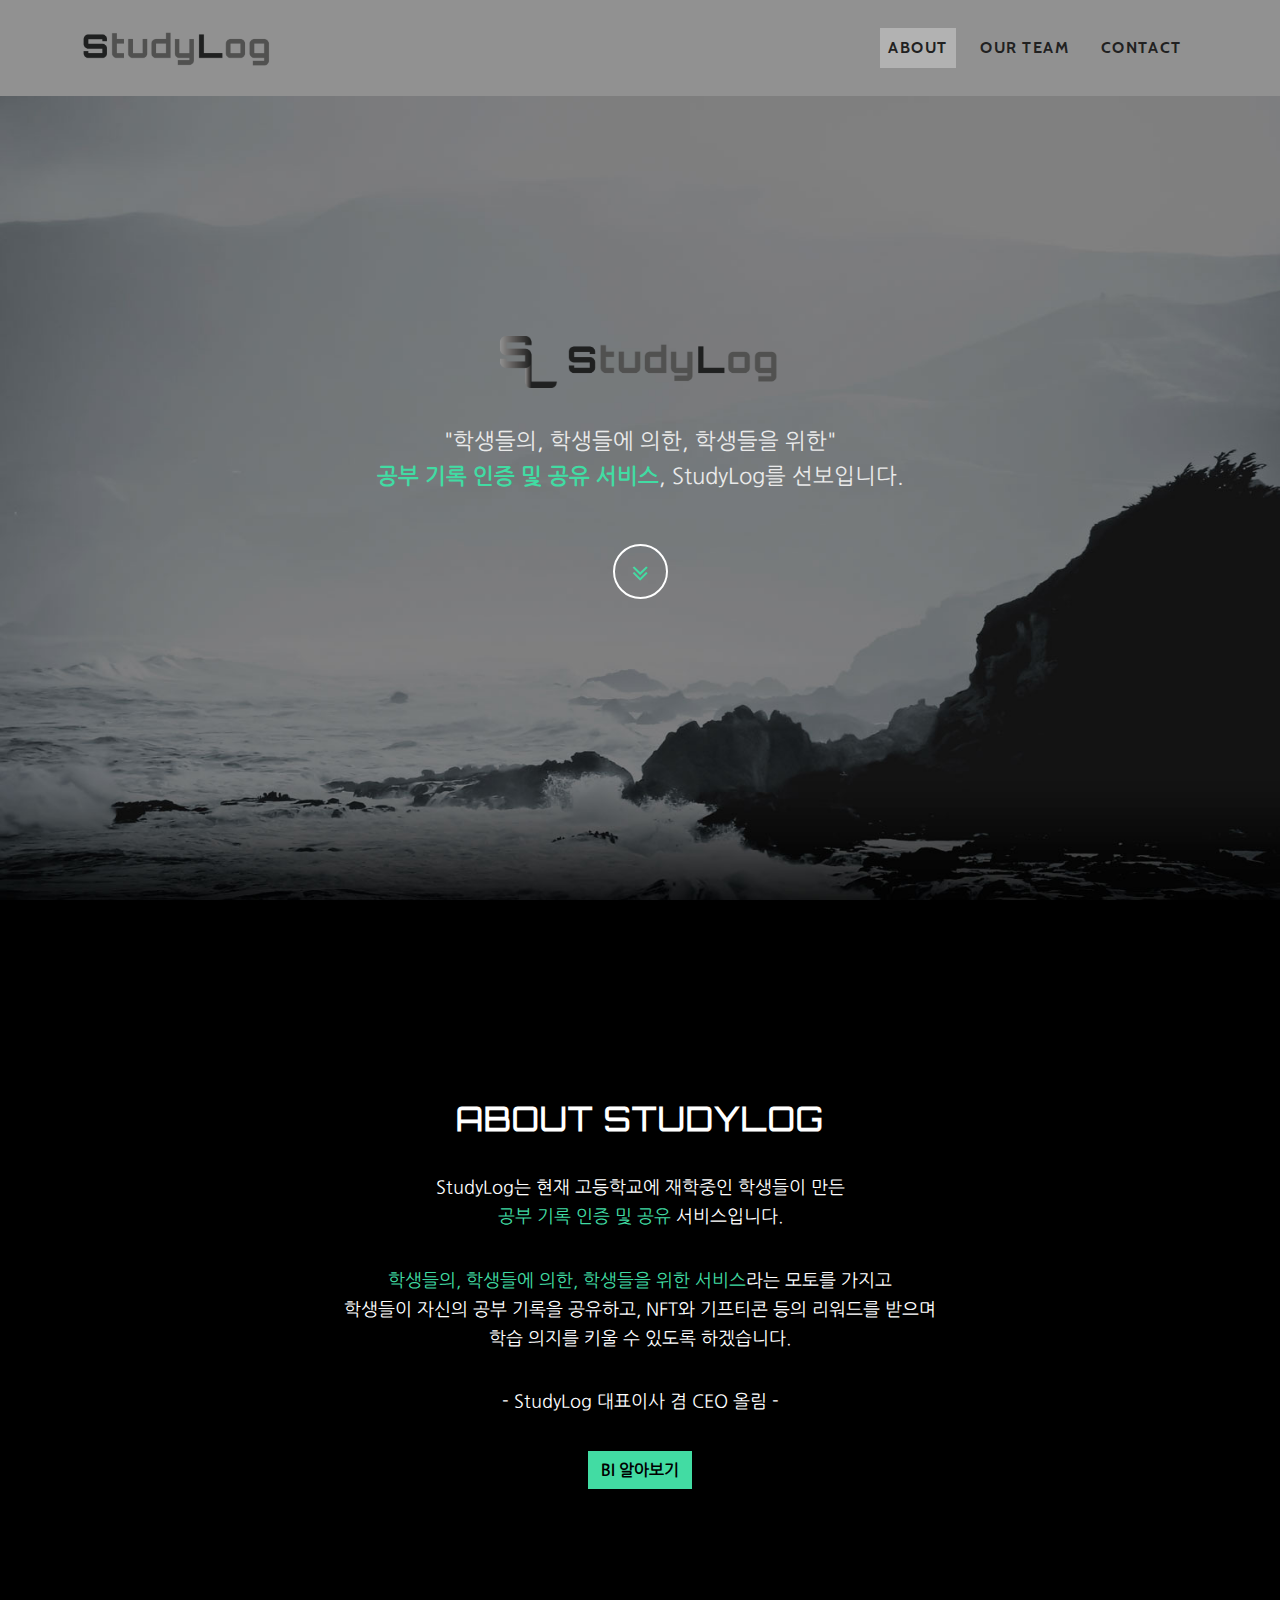
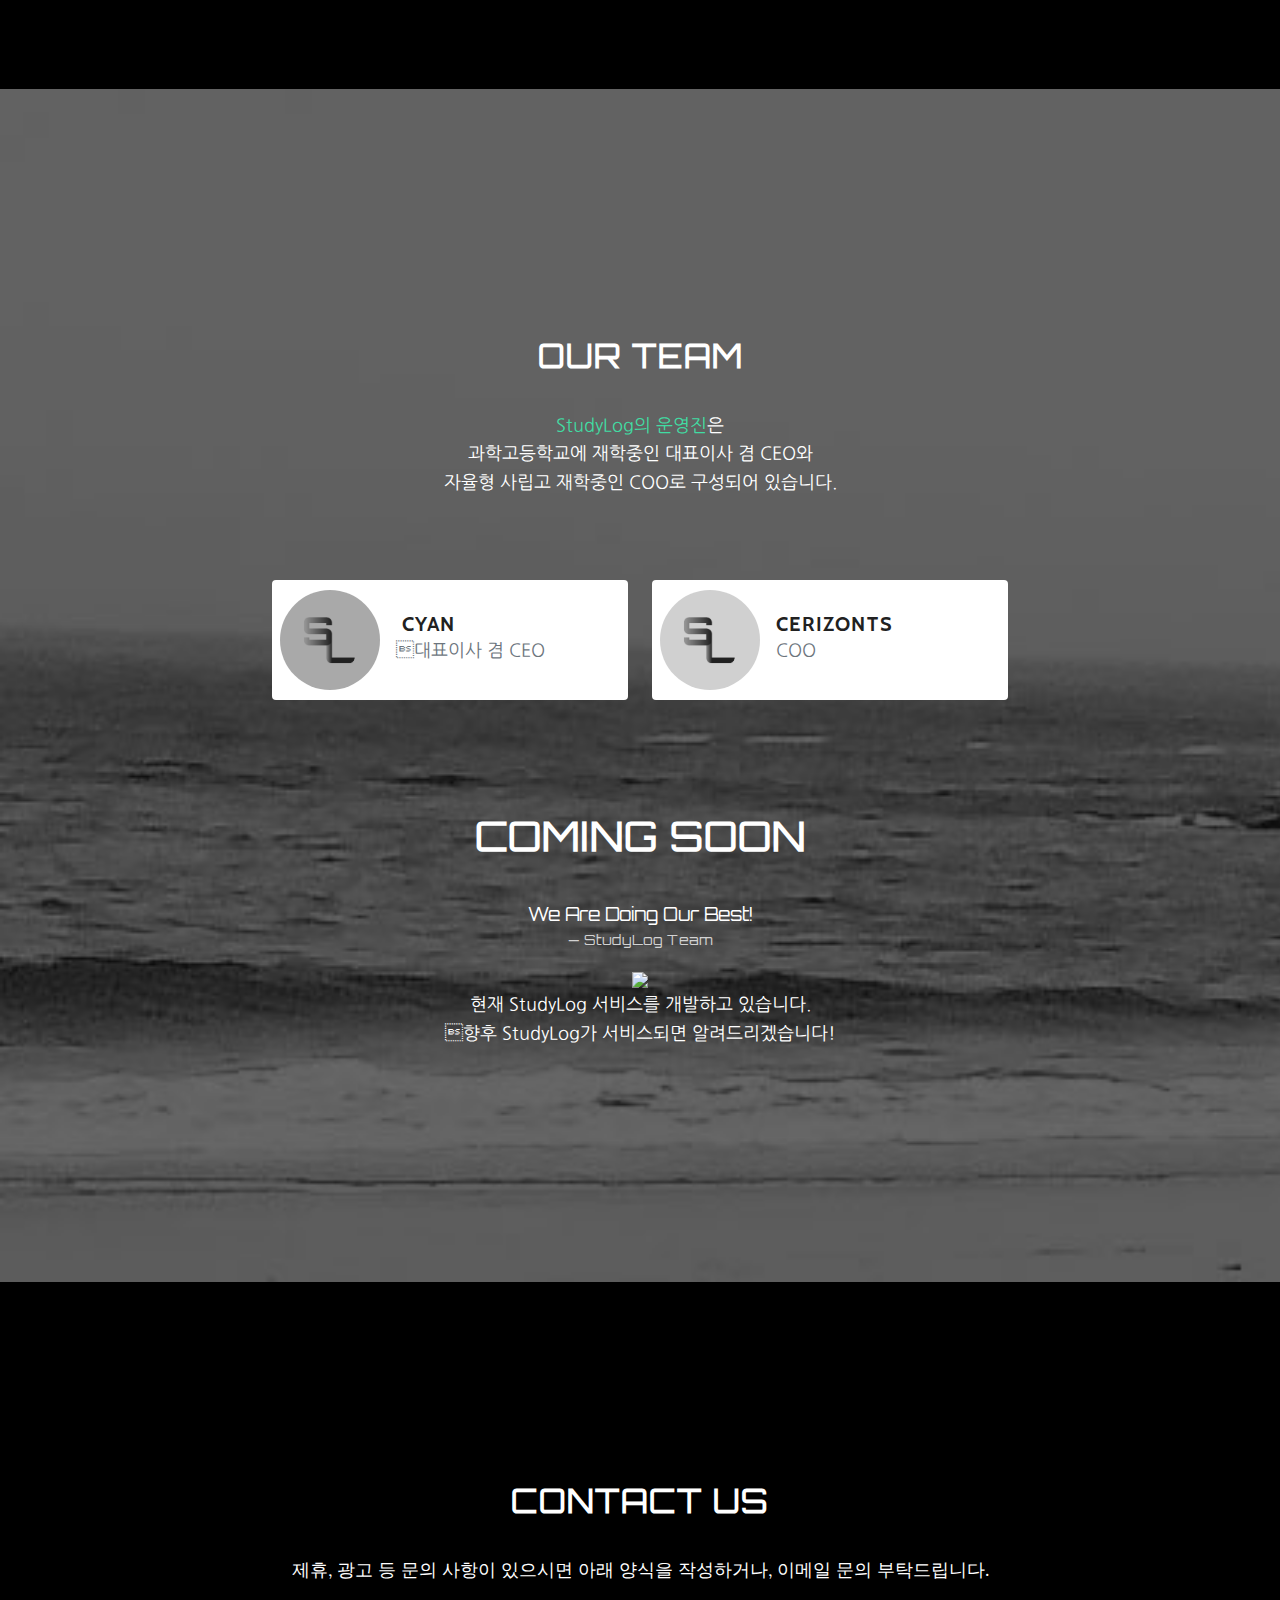
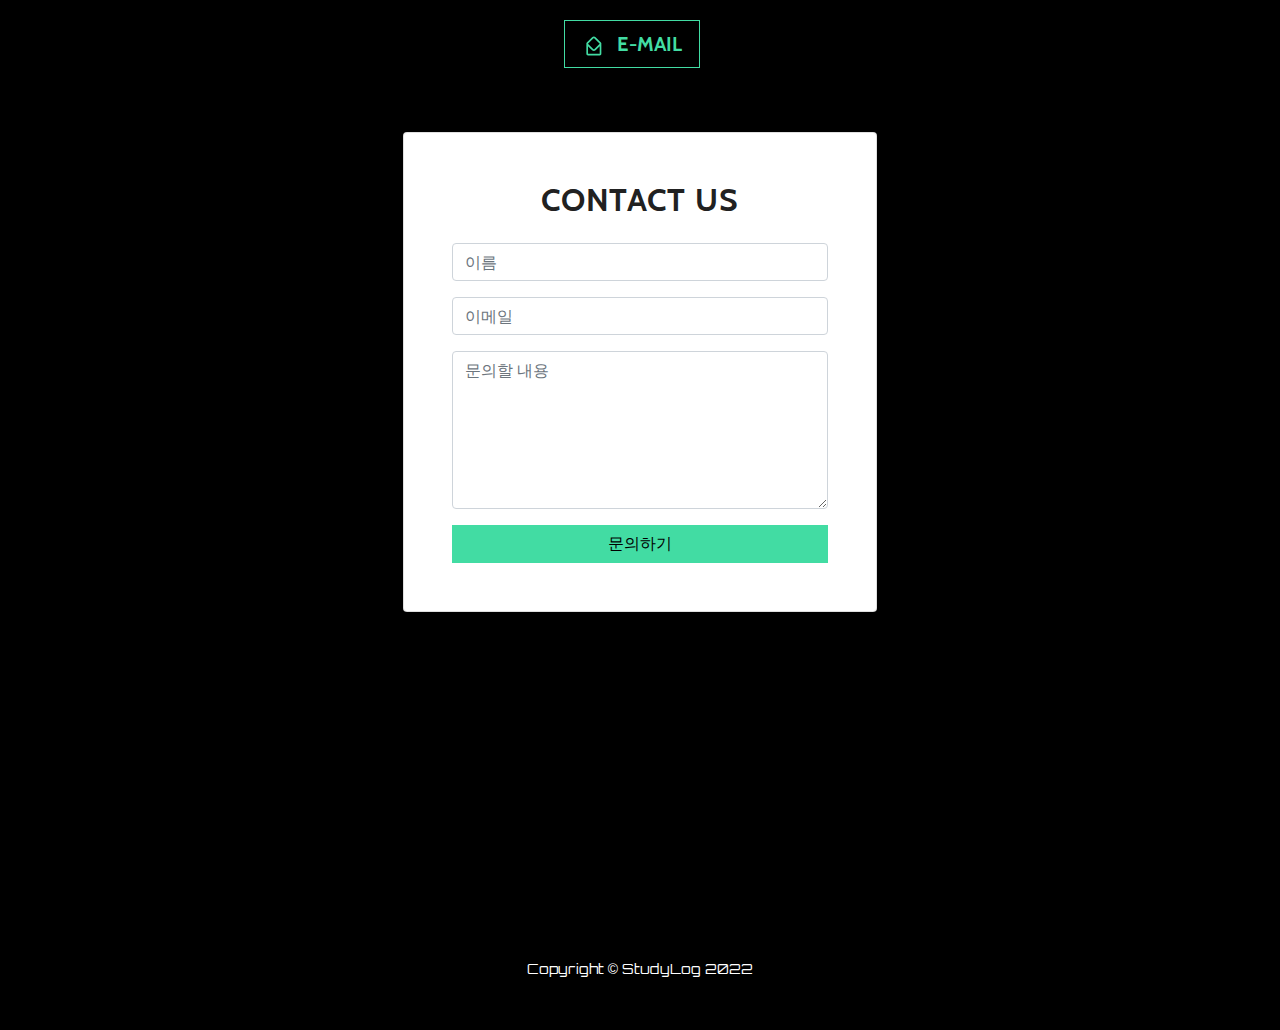
==== commit 99b4a2fb: "design" ====
--- a/index.html
+++ b/index.html
@@ -1,3 +1,3 @@
-<!DOCTYPE html><html><head><meta charset="utf-8"><meta name="viewport" content="width=device-width, initial-scale=1.0, shrink-to-fit=no"><title>Home - StudyLog</title><meta name="description" content="학생들의, 학생들에 의한, 학생들을 위한 공부 기록 인증 및 공유 서비스, StudyLog"><link rel="stylesheet" href="assets/bootstrap/css/bootstrap.min.css"><link rel="stylesheet" href="assets/fonts/font-awesome.min.css"><link rel="stylesheet" href="https://cdnjs.cloudflare.com/ajax/libs/animate.css/3.5.2/animate.min.css"><link rel="stylesheet" href="assets/css/styles.min.css"></head><body id="page-top" data-bs-spy="scroll" data-bs-target="#mainNav" data-bs-offset="77"><nav class="navbar navbar-light navbar-expand-md fixed-top" id="mainNav" style="background: #919191;"><div class="container"><img src="assets/img/studylog%20logo%20long_without%20BI.png" width="56" height="10" style="width: 17%;height: auto;"><a class="navbar-brand" href="#"></a><button data-bs-toggle="collapse" class="navbar-toggler navbar-toggler-right" data-bs-target="#navbarResponsive" type="button" aria-controls="navbarResponsive" aria-expanded="false" aria-label="Toggle navigation" value="Menu"><i class="fa fa-bars"></i></button><div class="collapse navbar-collapse" id="navbarResponsive"><ul class="navbar-nav ms-auto"><li class="nav-item nav-link"><a class="nav-link active" href="#about" style="color: #212121;">About</a></li><li class="nav-item nav-link" style="color: #212121;"><a class="nav-link" href="#download" style="color: #212121;">Our Team</a></li><li class="nav-item nav-link" style="color: #212121;"><a class="nav-link" href="#contact" style="color: #212121;">contact</a></li></ul></div></div></nav><header class="masthead" style="background-image:url('assets/img/intro-bg.jpg');"><div class="intro-body"><div class="container"><div class="row"><div class="col-lg-8 mx-auto"><h1 class="brand-heading"></h1><img src="assets/img/studylog%20logo%20long.png" style="width: 38%;"><p class="pulse animated intro-text" style="font-family: 'Nanum Gothic', sans-serif;color: rgb(230,230,230);"><br><span style="color: rgb(234, 234, 234);">학생들의, 학생들에 의한, 학생들을 위한</span><br><strong><span style="color: rgb(255, 255, 255);">공부 기록 인증 및 공유 서비스</span></strong><span style="color: rgb(234, 234, 234);">, StudyLog</span></p><a class="btn btn-link pulse animated infinite btn-circle" role="button" href="#about"><i class="fa fa-angle-double-down pulse animated infinite animated"></i></a></div></div></div></div></header><section class="text-center content-section" id="about"><div class="container"><div class="row"><div class="col-lg-8 mx-auto"><h2 style="font-family: Orbitron, sans-serif;">About StudyLog</h2><p style="font-family: 'Nanum Gothic', sans-serif;">StudyLog는 현재 고등학교에 재학중인 학생들이 만든<br><span style="color: rgb(65, 220, 163);">공부 기록 인증 및 공유</span> 서비스입니다.</p><p style="font-family: 'Nanum Gothic', sans-serif;"><span style="color: rgb(65, 220, 163);">학생들의, 학생들에 의한, 학생들을 위한 서비스</span>라는 모토를 가지고<br>학생들이 자신의 공부 기록을 공유하고, NFT와 기프티콘 등의 리워드를 받으며<br>학습 의지를 키울 수 있도록 하겠습니다.</p><p style="font-family: 'Nanum Gothic', sans-serif;">- StudyLog 대표이사 겸 CEO 올림 -</p><a class="btn btn-primary" role="button" style="font-family: 'Nanum Gothic', sans-serif;font-weight: bold;" href="identity.html">BI 알아보기</a></div></div></div></section><section class="text-center download-section content-section" id="download" style="background-image:url('assets/img/downloads-bg.jpg');"><div class="container py-4 py-xl-5"><div class="row mb-5"><div class="col-md-8 col-xl-6 text-center mx-auto"><h2 style="font-family: Orbitron, sans-serif;">Our Team</h2><p class="w-lg-50" style="font-family: 'Nanum Gothic', sans-serif;"><span style="color: rgb(65, 220, 163);">StudyLog의 운영진</span>은<br>과학고등학교에 재학중인 대표이사 겸 CEO와<br>자율형 사립고 재학중인 COO로 구성되어 있습니다.</p></div></div><div class="row gy-4 row-cols-1 row-cols-md-2 row-cols-lg-3 text-center justify-content-center align-items-center" style="text-align: center;"><div class="col"><div class="card border-0 shadow-none"><div class="card-body d-flex align-items-center p-0" style="height: 120px;text-align: center;"><small style="width: 8px;"></small><img class="rounded-circle flex-shrink-0 me-3 fit-cover" width="130" height="130" src="assets/img/StudyLog%20logo%20gray.png" style="height: 100px;width: 100px;"><div><h5 class="fw-bold text-primary mb-0" style="text-align: left;color: #212121;">&nbsp;<span style="color: rgb(33, 33, 33);">Cyan</span></h5><p class="text-muted mb-1" style="font-family: 'Nanum Gothic', sans-serif;text-align: left;color: rgb(0,255,102);">대표이사 겸 CEO</p></div></div></div></div><div class="col"><div class="card border-0 shadow-none"><div class="card-body d-flex align-items-center p-0" style="height: 120px;"><small style="width: 8px;"></small><img class="rounded-circle flex-shrink-0 me-3 fit-cover" width="130" height="130" src="assets/img/StudyLog%20logo%20light.png" style="width: 100px;height: 100px;"><div><h5 class="fw-bold text-primary mb-0" style="text-align: left;"><span style="color: rgb(33, 33, 33);">Cerizonts</span></h5><p class="text-muted mb-1" style="font-family: 'Nanum Gothic', sans-serif;text-align: left;">COO</p></div></div></div></div></div></div><div class="container"><div class="col-lg-8 mx-auto"><small>&nbsp;&nbsp;</small><h1 style="margin: 40px;font-family: Orbitron, sans-serif;">Coming Soon</h1><figure><blockquote class="blockquote"><p class="mb-0" style="font-family: Orbitron, sans-serif;">We Are Doing Our Best!</p></blockquote><figcaption class="blockquote-footer" style="color: rgb(210,210,210);font-family: Orbitron, sans-serif;">StudyLog Team</figcaption></figure><img src="assets/img/animation_640_l6w4e2e7.gif" style="width: 50%;"><p style="font-family: 'Nanum Gothic', sans-serif;">현재 StudyLog 서비스를 개발하고 있습니다.<br>향후 StudyLog가 서비스되면 알려드리겠습니다!</p></div></div></section><section class="text-center content-section" id="contact"><div class="container"><div class="row"><div class="col-lg-8 mx-auto"><h2 style="font-family: Orbitron, sans-serif;">Contact us</h2><p>제휴, 광고 등 문의 사항이 있으시면 아래 양식을 작성하거나, 이메일 문의 부탁드립니다.</p><ul class="list-inline banner-social-buttons"><li class="list-inline-item">&nbsp;<a class="btn btn-primary btn-lg btn-default" role="button" href="mailto:admin@scian.xyz"><svg xmlns="http://www.w3.org/2000/svg" width="1em" height="1em" viewBox="0 0 24 24" fill="none" class="fa-fw">
+<!DOCTYPE html><html><head><meta charset="utf-8"><meta name="viewport" content="width=device-width, initial-scale=1.0, shrink-to-fit=no"><title>Home - StudyLog</title><meta name="description" content="학생들의, 학생들에 의한, 학생들을 위한 공부 기록 인증 및 공유 서비스, StudyLog"><link rel="stylesheet" href="assets/bootstrap/css/bootstrap.min.css"><link rel="stylesheet" href="assets/fonts/font-awesome.min.css"><link rel="stylesheet" href="https://cdnjs.cloudflare.com/ajax/libs/animate.css/3.5.2/animate.min.css"><link rel="stylesheet" href="https://cdnjs.cloudflare.com/ajax/libs/aos/2.3.4/aos.css"><link rel="stylesheet" href="assets/css/styles.min.css"></head><body id="page-top" data-bs-spy="scroll" data-bs-target="#mainNav" data-bs-offset="77"><nav class="navbar navbar-light navbar-expand-md fixed-top" id="mainNav" style="background: #919191;"><div class="container"><img src="assets/img/studylog%20logo%20long_without%20BI.png" width="56" height="10" style="width: 17%;height: auto;"><button data-bs-toggle="collapse" class="navbar-toggler navbar-toggler-right" data-bs-target="#navbarResponsive" type="button" aria-controls="navbarResponsive" aria-expanded="false" aria-label="Toggle navigation" value="Menu"><i class="fa fa-bars"></i></button><div class="collapse navbar-collapse" id="navbarResponsive"><ul class="navbar-nav ms-auto"><li class="nav-item nav-link"><a class="nav-link active" href="#about" style="color: #212121;">About</a></li><li class="nav-item nav-link" style="color: #212121;"><a class="nav-link" href="#download" style="color: #212121;">Our Team</a></li><li class="nav-item nav-link" style="color: #212121;"><a class="nav-link" href="#contact" style="color: #212121;">contact</a></li></ul></div></div></nav><header class="masthead" style="background-image:url('assets/img/intro-bg.jpg');"><div class="intro-body"><div class="container"><div class="row"><div class="col-lg-8 mx-auto"><h1 class="brand-heading"></h1><img src="assets/img/studylog%20logo%20long.png" style="width: 38%;"><p class="pulse animated intro-text" style="font-family: 'Nanum Gothic', sans-serif;color: rgb(230,230,230);border-color: #41dca3;"><br><span style="color: rgb(234, 234, 234);">"학생들의, 학생들에 의한, 학생들을 위한"</span><br><strong><span style="color: rgb(65, 220, 163);">공부 기록 인증 및 공유 서비스</span></strong><span style="color: rgb(234, 234, 234);">, StudyLog를 선보입니다.</span></p><a class="btn btn-link pulse animated infinite btn-circle" role="button" href="#about" style="color: rgb(65,220,163);"><i class="fa fa-angle-double-down pulse animated infinite animated" style="color: rgb(65,220,163);"></i></a></div></div></div></div></header><section class="text-center content-section" id="about"><div class="container"><div class="row"><div class="col-lg-8 mx-auto"><h2 style="font-family: Orbitron, sans-serif;">About StudyLog</h2><p style="font-family: 'Nanum Gothic', sans-serif;">StudyLog는 현재 고등학교에 재학중인 학생들이 만든<br><span style="color: rgb(65, 220, 163);">공부 기록 인증 및 공유</span> 서비스입니다.</p><p style="font-family: 'Nanum Gothic', sans-serif;"><span style="color: rgb(65, 220, 163);">학생들의, 학생들에 의한, 학생들을 위한 서비스</span>라는 모토를 가지고<br>학생들이 자신의 공부 기록을 공유하고, NFT와 기프티콘 등의 리워드를 받으며<br>학습 의지를 키울 수 있도록 하겠습니다.</p><p style="font-family: 'Nanum Gothic', sans-serif;">- StudyLog 대표이사 겸 CEO 올림 -</p><a class="btn btn-primary" role="button" data-aos="zoom-in-up" style="font-family: 'Nanum Gothic', sans-serif;font-weight: bold;" href="identity.html">BI 알아보기</a></div></div></div></section><section class="text-center download-section content-section" id="download" style="background-image:url('assets/img/downloads-bg.jpg');"><div class="container py-4 py-xl-5"><div class="row mb-5"><div class="col-md-8 col-xl-6 text-center mx-auto"><h2 style="font-family: Orbitron, sans-serif;">Our Team</h2><p class="w-lg-50" style="font-family: 'Nanum Gothic', sans-serif;"><span style="color: rgb(65, 220, 163);">StudyLog의 운영진</span>은<br>과학고등학교에 재학중인 대표이사 겸 CEO와<br>자율형 사립고 재학중인 COO로 구성되어 있습니다.</p></div></div><div class="row gy-4 row-cols-1 row-cols-md-2 row-cols-lg-3 text-center justify-content-center align-items-center" style="text-align: center;"><div class="col"><div class="card border-0 shadow-none"><div class="card-body d-flex align-items-center p-0" style="height: 120px;text-align: center;"><small style="width: 8px;"></small><img class="rounded-circle flex-shrink-0 me-3 fit-cover" width="130" height="130" src="assets/img/StudyLog%20logo%20gray.png" style="height: 100px;width: 100px;"><div><h5 class="fw-bold text-primary mb-0" style="text-align: left;color: #212121;">&nbsp;<span style="color: rgb(33, 33, 33);">Cyan</span></h5><p class="text-muted mb-1" style="font-family: 'Nanum Gothic', sans-serif;text-align: left;color: rgb(0,255,102);">대표이사 겸 CEO</p></div></div></div></div><div class="col"><div class="card border-0 shadow-none"><div class="card-body d-flex align-items-center p-0" style="height: 120px;"><small style="width: 8px;"></small><img class="rounded-circle flex-shrink-0 me-3 fit-cover" width="130" height="130" src="assets/img/StudyLog%20logo%20light.png" style="width: 100px;height: 100px;"><div><h5 class="fw-bold text-primary mb-0" style="text-align: left;"><span style="color: rgb(33, 33, 33);">Cerizonts</span></h5><p class="text-muted mb-1" style="font-family: 'Nanum Gothic', sans-serif;text-align: left;">COO</p></div></div></div></div></div></div><div class="container"><div class="col-lg-8 mx-auto"><small>&nbsp;&nbsp;</small><h1 style="margin: 40px;font-family: Orbitron, sans-serif;">Coming Soon</h1><figure><blockquote class="blockquote"><p class="mb-0" style="font-family: Orbitron, sans-serif;">We Are Doing Our Best!</p></blockquote><figcaption class="blockquote-footer" style="color: rgb(210,210,210);font-family: Orbitron, sans-serif;">StudyLog Team</figcaption></figure><img src="assets/img/animation_640_l6w4e2e7.gif" style="width: 50%;"><p style="font-family: 'Nanum Gothic', sans-serif;">현재 StudyLog 서비스를 개발하고 있습니다.<br>향후 StudyLog가 서비스되면 알려드리겠습니다!</p></div></div></section><section class="text-center content-section" id="contact"><div class="container"><div class="row"><div class="col-lg-8 mx-auto"><h2 style="font-family: Orbitron, sans-serif;">Contact us</h2><p>제휴, 광고 등 문의 사항이 있으시면 아래 양식을 작성하거나, 이메일 문의 부탁드립니다.</p><ul class="list-inline banner-social-buttons"><li class="list-inline-item">&nbsp;<a class="btn btn-primary btn-lg btn-default" role="button" href="mailto:admin@scian.xyz"><svg xmlns="http://www.w3.org/2000/svg" width="1em" height="1em" viewBox="0 0 24 24" fill="none" class="fa-fw">
   <path fill-rule="evenodd" clip-rule="evenodd" d="M3.05002 10.0151C2.79178 9.30708 2.94668 8.48233 3.51474 7.91427L9.8787 1.55031C11.0503 0.378738 12.9498 0.378738 14.1213 1.55031L20.4853 7.91427C21.0534 8.48239 21.2083 9.30727 20.9499 10.0154C20.9824 10.1139 20.9999 10.2191 20.9999 10.3285V21.3285C20.9999 22.4331 20.1045 23.3285 18.9999 23.3285H4.99994C3.89537 23.3285 2.99994 22.4331 2.99994 21.3285V10.3285C2.99994 10.219 3.01752 10.1137 3.05002 10.0151ZM4.92896 9.32848L11.2929 2.96452C11.6834 2.574 12.3166 2.574 12.7071 2.96452L19.0711 9.32848H19.0408V9.3588L12.7071 15.6924C12.3166 16.083 11.6834 16.083 11.2929 15.6924L4.92896 9.32848ZM18.9999 12.2281L14.1213 17.1067C12.9498 18.2782 11.0503 18.2782 9.8787 17.1067L4.99994 12.2279L4.99994 21.3285H18.9999V12.2281Z" fill="currentColor"></path>
-</svg><span class="network-name">&nbsp; E-mail</span></a></li><li class="list-inline-item"></li><li class="list-inline-item">&nbsp;</li></ul><section class="position-relative py-4 py-xl-5"><div class="container position-relative"><div class="row d-flex justify-content-center"><div class="col-md-8 col-lg-6 col-xl-5 col-xxl-4" style="width: 70%;"><div class="card mb-5"><div class="card-body p-sm-5"><h2 class="text-center mb-4"><span style="color: rgb(33, 33, 33);">Contact us</span></h2><form data-bss-recipient="dba1caedeb3ff2e4b252d67a62f9c3d3" data-bss-loading-message="전송중.." data-bss-success-title="완료" data-bss-success-message="문의가 전송되었습니다. 빠른 시일 내에 답변드리겠습니다." data-bss-error-title="오류" data-bss-error-message="오류가 발생했습니다. 다시 시도해 주세요." data-bss-filesize-message="파일 용량이 너무 큽니다." data-bss-empty-form-message="모든 칸을 채워주세요." data-bss-close="닫기"><div class="mb-3"><input class="form-control" type="text" id="name-2" placeholder="이름" name="name"></div><div class="mb-3"><input class="form-control" type="email" id="email-2" name="email" placeholder="이메일"></div><div class="mb-3"><textarea class="form-control" id="message-2" name="message" rows="6" placeholder="문의할 내용"></textarea></div><div><button class="btn btn-primary d-block w-100" type="submit">문의하기</button></div></form></div></div></div></div></div></section></div></div></div></section><div class="map-clean"></div><footer><div class="container text-center"><p style="font-family: Orbitron, sans-serif;">Copyright ©&nbsp;StudyLog 2022</p></div></footer><script src="assets/bootstrap/js/bootstrap.min.js"></script><script src="assets/js/smart-forms.min.js"></script><script src="assets/js/script.min.js"></script></body></html>+</svg><span class="network-name">&nbsp; E-mail</span></a></li><li class="list-inline-item"></li><li class="list-inline-item">&nbsp;</li></ul><section class="position-relative py-4 py-xl-5"><div class="container position-relative"><div class="row d-flex justify-content-center"><div class="col-md-8 col-lg-6 col-xl-5 col-xxl-4" style="width: 70%;"><div class="card mb-5"><div class="card-body p-sm-5"><h2 class="text-center mb-4"><span style="color: rgb(33, 33, 33);">Contact us</span></h2><form data-bss-recipient="dba1caedeb3ff2e4b252d67a62f9c3d3" data-bss-loading-message="전송중.." data-bss-success-title="완료" data-bss-success-message="문의가 전송되었습니다. 빠른 시일 내에 답변드리겠습니다." data-bss-error-title="오류" data-bss-error-message="오류가 발생했습니다. 다시 시도해 주세요." data-bss-filesize-message="파일 용량이 너무 큽니다." data-bss-empty-form-message="모든 칸을 채워주세요." data-bss-close="닫기"><div class="mb-3"><input class="form-control" type="text" id="name-2" placeholder="이름" name="name"></div><div class="mb-3"><input class="form-control" type="email" id="email-2" name="email" placeholder="이메일"></div><div class="mb-3"><textarea class="form-control" id="message-2" name="message" rows="6" placeholder="문의할 내용"></textarea></div><div><button class="btn btn-primary d-block w-100" type="submit">문의하기</button></div></form></div></div></div></div></div></section></div></div></div></section><div class="map-clean"></div><footer><div class="container text-center"><p style="font-family: Orbitron, sans-serif;">Copyright ©&nbsp;StudyLog 2022</p></div></footer><script src="assets/bootstrap/js/bootstrap.min.js"></script><script src="assets/js/smart-forms.min.js"></script><script src="https://cdnjs.cloudflare.com/ajax/libs/aos/2.3.4/aos.js"></script><script src="assets/js/script.min.js"></script></body></html>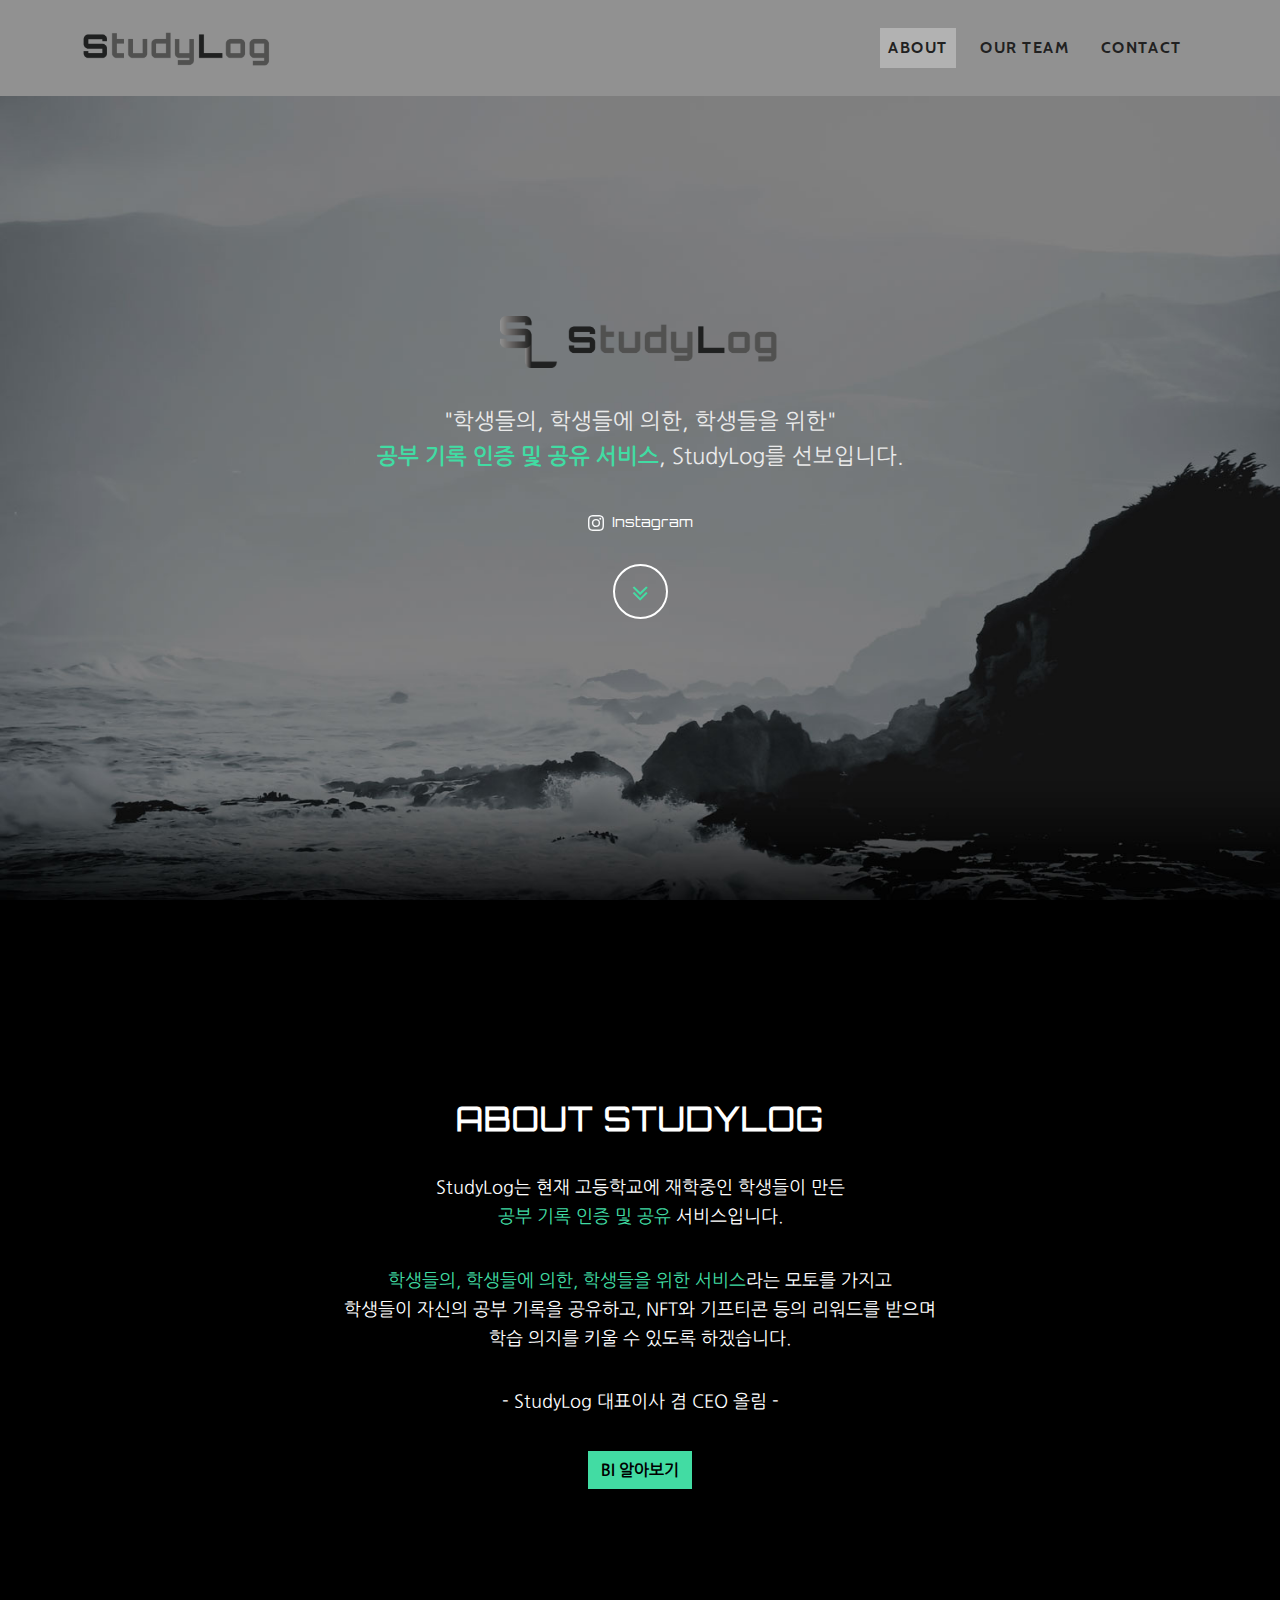
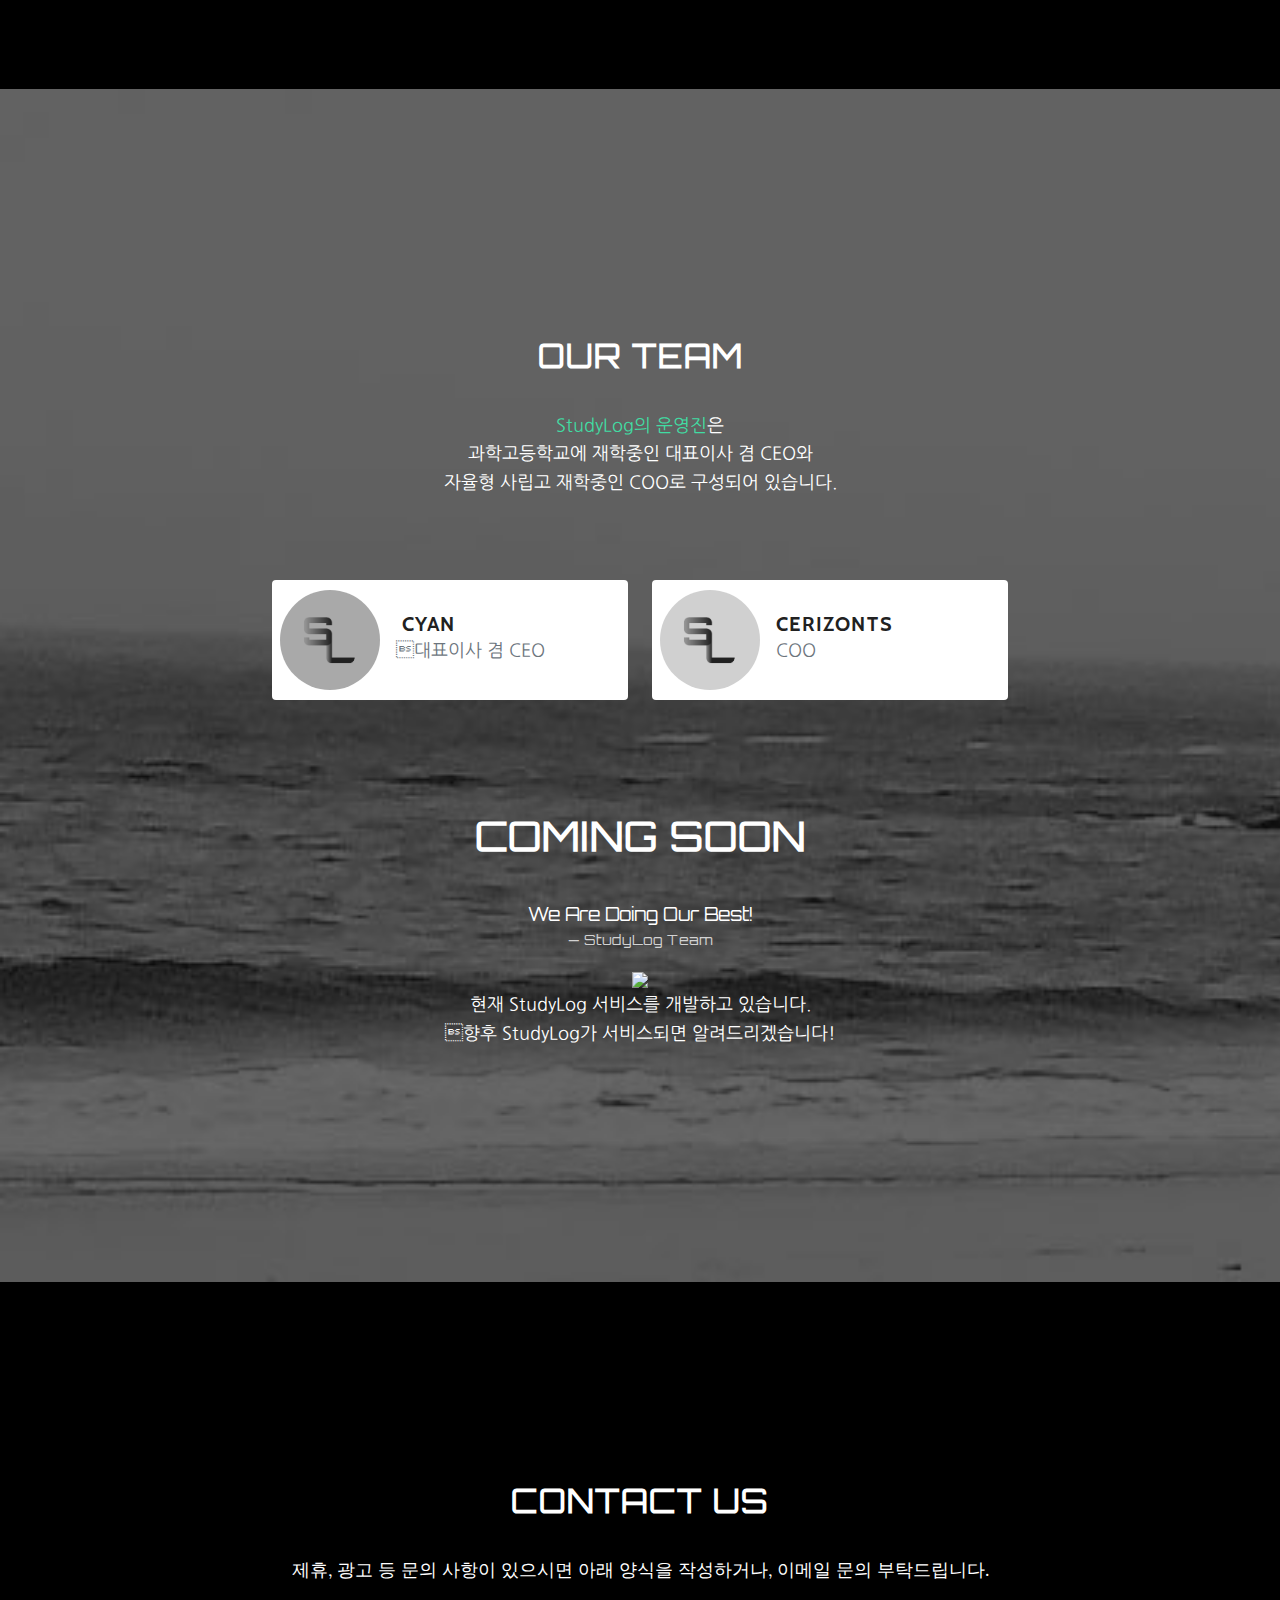
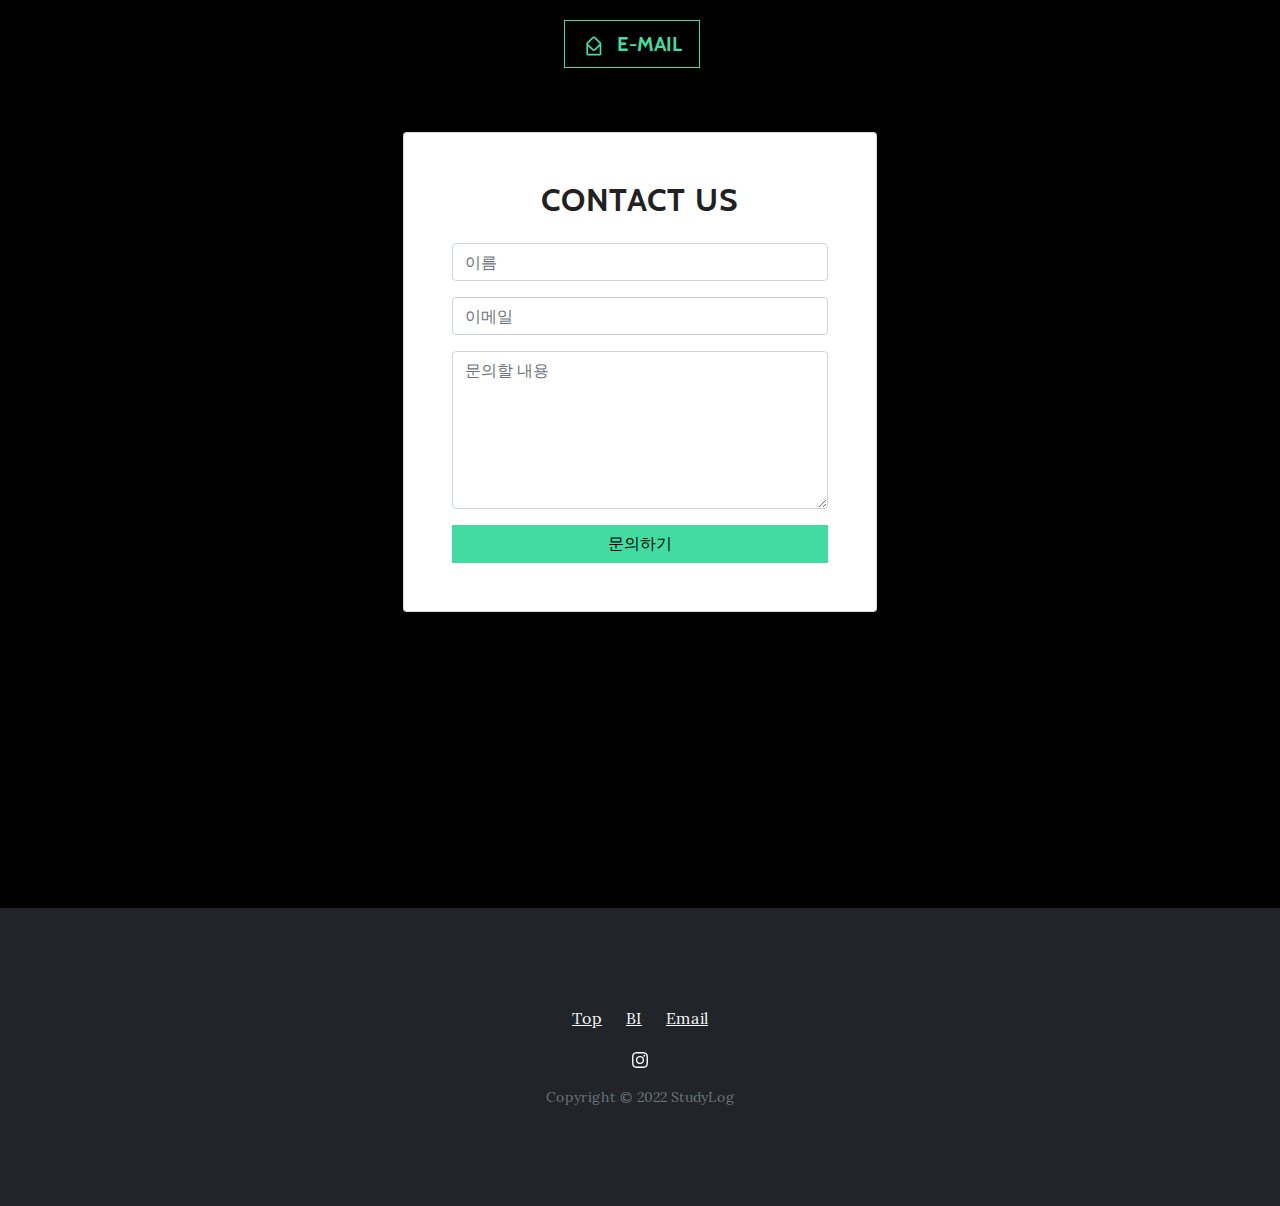
==== commit af5a0c8f: "Added Instagram" ====
--- a/index.html
+++ b/index.html
@@ -1,3 +1,7 @@
-<!DOCTYPE html><html><head><meta charset="utf-8"><meta name="viewport" content="width=device-width, initial-scale=1.0, shrink-to-fit=no"><title>Home - StudyLog</title><meta name="description" content="학생들의, 학생들에 의한, 학생들을 위한 공부 기록 인증 및 공유 서비스, StudyLog"><link rel="stylesheet" href="assets/bootstrap/css/bootstrap.min.css"><link rel="stylesheet" href="assets/fonts/font-awesome.min.css"><link rel="stylesheet" href="https://cdnjs.cloudflare.com/ajax/libs/animate.css/3.5.2/animate.min.css"><link rel="stylesheet" href="https://cdnjs.cloudflare.com/ajax/libs/aos/2.3.4/aos.css"><link rel="stylesheet" href="assets/css/styles.min.css"></head><body id="page-top" data-bs-spy="scroll" data-bs-target="#mainNav" data-bs-offset="77"><nav class="navbar navbar-light navbar-expand-md fixed-top" id="mainNav" style="background: #919191;"><div class="container"><img src="assets/img/studylog%20logo%20long_without%20BI.png" width="56" height="10" style="width: 17%;height: auto;"><button data-bs-toggle="collapse" class="navbar-toggler navbar-toggler-right" data-bs-target="#navbarResponsive" type="button" aria-controls="navbarResponsive" aria-expanded="false" aria-label="Toggle navigation" value="Menu"><i class="fa fa-bars"></i></button><div class="collapse navbar-collapse" id="navbarResponsive"><ul class="navbar-nav ms-auto"><li class="nav-item nav-link"><a class="nav-link active" href="#about" style="color: #212121;">About</a></li><li class="nav-item nav-link" style="color: #212121;"><a class="nav-link" href="#download" style="color: #212121;">Our Team</a></li><li class="nav-item nav-link" style="color: #212121;"><a class="nav-link" href="#contact" style="color: #212121;">contact</a></li></ul></div></div></nav><header class="masthead" style="background-image:url('assets/img/intro-bg.jpg');"><div class="intro-body"><div class="container"><div class="row"><div class="col-lg-8 mx-auto"><h1 class="brand-heading"></h1><img src="assets/img/studylog%20logo%20long.png" style="width: 38%;"><p class="pulse animated intro-text" style="font-family: 'Nanum Gothic', sans-serif;color: rgb(230,230,230);border-color: #41dca3;"><br><span style="color: rgb(234, 234, 234);">"학생들의, 학생들에 의한, 학생들을 위한"</span><br><strong><span style="color: rgb(65, 220, 163);">공부 기록 인증 및 공유 서비스</span></strong><span style="color: rgb(234, 234, 234);">, StudyLog를 선보입니다.</span></p><a class="btn btn-link pulse animated infinite btn-circle" role="button" href="#about" style="color: rgb(65,220,163);"><i class="fa fa-angle-double-down pulse animated infinite animated" style="color: rgb(65,220,163);"></i></a></div></div></div></div></header><section class="text-center content-section" id="about"><div class="container"><div class="row"><div class="col-lg-8 mx-auto"><h2 style="font-family: Orbitron, sans-serif;">About StudyLog</h2><p style="font-family: 'Nanum Gothic', sans-serif;">StudyLog는 현재 고등학교에 재학중인 학생들이 만든<br><span style="color: rgb(65, 220, 163);">공부 기록 인증 및 공유</span> 서비스입니다.</p><p style="font-family: 'Nanum Gothic', sans-serif;"><span style="color: rgb(65, 220, 163);">학생들의, 학생들에 의한, 학생들을 위한 서비스</span>라는 모토를 가지고<br>학생들이 자신의 공부 기록을 공유하고, NFT와 기프티콘 등의 리워드를 받으며<br>학습 의지를 키울 수 있도록 하겠습니다.</p><p style="font-family: 'Nanum Gothic', sans-serif;">- StudyLog 대표이사 겸 CEO 올림 -</p><a class="btn btn-primary" role="button" data-aos="zoom-in-up" style="font-family: 'Nanum Gothic', sans-serif;font-weight: bold;" href="identity.html">BI 알아보기</a></div></div></div></section><section class="text-center download-section content-section" id="download" style="background-image:url('assets/img/downloads-bg.jpg');"><div class="container py-4 py-xl-5"><div class="row mb-5"><div class="col-md-8 col-xl-6 text-center mx-auto"><h2 style="font-family: Orbitron, sans-serif;">Our Team</h2><p class="w-lg-50" style="font-family: 'Nanum Gothic', sans-serif;"><span style="color: rgb(65, 220, 163);">StudyLog의 운영진</span>은<br>과학고등학교에 재학중인 대표이사 겸 CEO와<br>자율형 사립고 재학중인 COO로 구성되어 있습니다.</p></div></div><div class="row gy-4 row-cols-1 row-cols-md-2 row-cols-lg-3 text-center justify-content-center align-items-center" style="text-align: center;"><div class="col"><div class="card border-0 shadow-none"><div class="card-body d-flex align-items-center p-0" style="height: 120px;text-align: center;"><small style="width: 8px;"></small><img class="rounded-circle flex-shrink-0 me-3 fit-cover" width="130" height="130" src="assets/img/StudyLog%20logo%20gray.png" style="height: 100px;width: 100px;"><div><h5 class="fw-bold text-primary mb-0" style="text-align: left;color: #212121;">&nbsp;<span style="color: rgb(33, 33, 33);">Cyan</span></h5><p class="text-muted mb-1" style="font-family: 'Nanum Gothic', sans-serif;text-align: left;color: rgb(0,255,102);">대표이사 겸 CEO</p></div></div></div></div><div class="col"><div class="card border-0 shadow-none"><div class="card-body d-flex align-items-center p-0" style="height: 120px;"><small style="width: 8px;"></small><img class="rounded-circle flex-shrink-0 me-3 fit-cover" width="130" height="130" src="assets/img/StudyLog%20logo%20light.png" style="width: 100px;height: 100px;"><div><h5 class="fw-bold text-primary mb-0" style="text-align: left;"><span style="color: rgb(33, 33, 33);">Cerizonts</span></h5><p class="text-muted mb-1" style="font-family: 'Nanum Gothic', sans-serif;text-align: left;">COO</p></div></div></div></div></div></div><div class="container"><div class="col-lg-8 mx-auto"><small>&nbsp;&nbsp;</small><h1 style="margin: 40px;font-family: Orbitron, sans-serif;">Coming Soon</h1><figure><blockquote class="blockquote"><p class="mb-0" style="font-family: Orbitron, sans-serif;">We Are Doing Our Best!</p></blockquote><figcaption class="blockquote-footer" style="color: rgb(210,210,210);font-family: Orbitron, sans-serif;">StudyLog Team</figcaption></figure><img src="assets/img/animation_640_l6w4e2e7.gif" style="width: 50%;"><p style="font-family: 'Nanum Gothic', sans-serif;">현재 StudyLog 서비스를 개발하고 있습니다.<br>향후 StudyLog가 서비스되면 알려드리겠습니다!</p></div></div></section><section class="text-center content-section" id="contact"><div class="container"><div class="row"><div class="col-lg-8 mx-auto"><h2 style="font-family: Orbitron, sans-serif;">Contact us</h2><p>제휴, 광고 등 문의 사항이 있으시면 아래 양식을 작성하거나, 이메일 문의 부탁드립니다.</p><ul class="list-inline banner-social-buttons"><li class="list-inline-item">&nbsp;<a class="btn btn-primary btn-lg btn-default" role="button" href="mailto:admin@scian.xyz"><svg xmlns="http://www.w3.org/2000/svg" width="1em" height="1em" viewBox="0 0 24 24" fill="none" class="fa-fw">
+<!DOCTYPE html><html><head><meta charset="utf-8"><meta name="viewport" content="width=device-width, initial-scale=1.0, shrink-to-fit=no"><title>Home - StudyLog</title><meta name="description" content="학생들의, 학생들에 의한, 학생들을 위한 공부 기록 인증 및 공유 서비스, StudyLog"><link rel="stylesheet" href="assets/bootstrap/css/bootstrap.min.css"><link rel="stylesheet" href="assets/fonts/font-awesome.min.css"><link rel="stylesheet" href="https://cdnjs.cloudflare.com/ajax/libs/animate.css/3.5.2/animate.min.css"><link rel="stylesheet" href="https://cdnjs.cloudflare.com/ajax/libs/aos/2.3.4/aos.css"><link rel="stylesheet" href="assets/css/styles.min.css"></head><body id="page-top" data-bs-spy="scroll" data-bs-target="#mainNav" data-bs-offset="77"><nav class="navbar navbar-light navbar-expand-md fixed-top" id="mainNav" style="background: #919191;"><div class="container"><img src="assets/img/studylog%20logo%20long_without%20BI.png" width="56" height="11" style="width: 17%;height: auto;"><button data-bs-toggle="collapse" class="navbar-toggler navbar-toggler-right" data-bs-target="#navbarResponsive" type="button" aria-controls="navbarResponsive" aria-expanded="false" aria-label="Toggle navigation" value="Menu"><i class="fa fa-bars"></i></button><div class="collapse navbar-collapse" id="navbarResponsive"><ul class="navbar-nav ms-auto"><li class="nav-item nav-link"><a class="nav-link active" href="#about" style="color: #212121;">About</a></li><li class="nav-item nav-link" style="color: #212121;"><a class="nav-link" href="#download" style="color: #212121;">Our Team</a></li><li class="nav-item nav-link" style="color: #212121;"><a class="nav-link" href="#contact" style="color: #212121;">contact</a></li></ul></div></div></nav><header class="masthead" style="background-image:url('assets/img/intro-bg.jpg');"><div class="intro-body"><div class="container"><div class="row"><div class="col-lg-8 mx-auto"><h1 class="brand-heading"></h1><img src="assets/img/studylog%20logo%20long.png" style="width: 38%;"><p class="pulse animated intro-text" style="font-family: 'Nanum Gothic', sans-serif;color: rgb(230,230,230);border-color: #41dca3;"><br><span style="color: rgb(234, 234, 234);">"학생들의, 학생들에 의한, 학생들을 위한"</span><br><strong><span style="color: rgb(65, 220, 163);">공부 기록 인증 및 공유 서비스</span></strong><span style="color: rgb(234, 234, 234);">, StudyLog를 선보입니다.</span></p><ul class="list-inline"><li class="list-inline-item"><a href="https://instagram.com/studylog_official"><svg class="bi bi-instagram text-light" xmlns="http://www.w3.org/2000/svg" width="1em" height="1em" fill="currentColor" viewBox="0 0 16 16">
+    <path d="M8 0C5.829 0 5.556.01 4.703.048 3.85.088 3.269.222 2.76.42a3.917 3.917 0 0 0-1.417.923A3.927 3.927 0 0 0 .42 2.76C.222 3.268.087 3.85.048 4.7.01 5.555 0 5.827 0 8.001c0 2.172.01 2.444.048 3.297.04.852.174 1.433.372 1.942.205.526.478.972.923 1.417.444.445.89.719 1.416.923.51.198 1.09.333 1.942.372C5.555 15.99 5.827 16 8 16s2.444-.01 3.298-.048c.851-.04 1.434-.174 1.943-.372a3.916 3.916 0 0 0 1.416-.923c.445-.445.718-.891.923-1.417.197-.509.332-1.09.372-1.942C15.99 10.445 16 10.173 16 8s-.01-2.445-.048-3.299c-.04-.851-.175-1.433-.372-1.941a3.926 3.926 0 0 0-.923-1.417A3.911 3.911 0 0 0 13.24.42c-.51-.198-1.092-.333-1.943-.372C10.443.01 10.172 0 7.998 0h.003zm-.717 1.442h.718c2.136 0 2.389.007 3.232.046.78.035 1.204.166 1.486.275.373.145.64.319.92.599.28.28.453.546.598.92.11.281.24.705.275 1.485.039.843.047 1.096.047 3.231s-.008 2.389-.047 3.232c-.035.78-.166 1.203-.275 1.485a2.47 2.47 0 0 1-.599.919c-.28.28-.546.453-.92.598-.28.11-.704.24-1.485.276-.843.038-1.096.047-3.232.047s-2.39-.009-3.233-.047c-.78-.036-1.203-.166-1.485-.276a2.478 2.478 0 0 1-.92-.598 2.48 2.48 0 0 1-.6-.92c-.109-.281-.24-.705-.275-1.485-.038-.843-.046-1.096-.046-3.233 0-2.136.008-2.388.046-3.231.036-.78.166-1.204.276-1.486.145-.373.319-.64.599-.92.28-.28.546-.453.92-.598.282-.11.705-.24 1.485-.276.738-.034 1.024-.044 2.515-.045v.002zm4.988 1.328a.96.96 0 1 0 0 1.92.96.96 0 0 0 0-1.92zm-4.27 1.122a4.109 4.109 0 1 0 0 8.217 4.109 4.109 0 0 0 0-8.217zm0 1.441a2.667 2.667 0 1 1 0 5.334 2.667 2.667 0 0 1 0-5.334z"></path>
+    </svg></a><a href="https://instagram.com/studylog_official" style="text-decoration: none; color: #ffffff;"><small style="height: -6px;font-size: 14px;font-family: Orbitron, sans-serif;">  Instagram</small></a></li></ul><a class="btn btn-link pulse animated infinite btn-circle" role="button" href="#about" style="color: rgb(65,220,163);"><i class="fa fa-angle-double-down pulse animated infinite animated" style="color: rgb(65,220,163);"></i></a></div></div></div></div></header><section class="text-center content-section" id="about"><div class="container"><div class="row"><div class="col-lg-8 mx-auto"><h2 style="font-family: Orbitron, sans-serif;">About StudyLog</h2><p style="font-family: 'Nanum Gothic', sans-serif;">StudyLog는 현재 고등학교에 재학중인 학생들이 만든<br><span style="color: rgb(65, 220, 163);">공부 기록 인증 및 공유</span> 서비스입니다.</p><p style="font-family: 'Nanum Gothic', sans-serif;"><span style="color: rgb(65, 220, 163);">학생들의, 학생들에 의한, 학생들을 위한 서비스</span>라는 모토를 가지고<br>학생들이 자신의 공부 기록을 공유하고, NFT와 기프티콘 등의 리워드를 받으며<br>학습 의지를 키울 수 있도록 하겠습니다.</p><p style="font-family: 'Nanum Gothic', sans-serif;">- StudyLog 대표이사 겸 CEO 올림 -</p><a class="btn btn-primary" role="button" data-aos="zoom-in-up" style="font-family: 'Nanum Gothic', sans-serif;font-weight: bold;" href="identity.html">BI 알아보기</a></div></div></div></section><section class="text-center download-section content-section" id="download" style="background-image:url('assets/img/downloads-bg.jpg');"><div class="container py-4 py-xl-5"><div class="row mb-5"><div class="col-md-8 col-xl-6 text-center mx-auto"><h2 style="font-family: Orbitron, sans-serif;">Our Team</h2><p class="w-lg-50" style="font-family: 'Nanum Gothic', sans-serif;"><span style="color: rgb(65, 220, 163);">StudyLog의 운영진</span>은<br>과학고등학교에 재학중인 대표이사 겸 CEO와<br>자율형 사립고 재학중인 COO로 구성되어 있습니다.</p></div></div><div class="row gy-4 row-cols-1 row-cols-md-2 row-cols-lg-3 text-center justify-content-center align-items-center" style="text-align: center;"><div class="col"><div class="card border-0 shadow-none"><div class="card-body d-flex align-items-center p-0" style="height: 120px;text-align: center;"><small style="width: 8px;"></small><img class="rounded-circle flex-shrink-0 me-3 fit-cover" width="130" height="130" src="assets/img/StudyLog%20logo%20gray.png" style="height: 100px;width: 100px;"><div><h5 class="fw-bold text-primary mb-0" style="text-align: left;color: #212121;">&nbsp;<span style="color: rgb(33, 33, 33);">Cyan</span></h5><p class="text-muted mb-1" style="font-family: 'Nanum Gothic', sans-serif;text-align: left;color: rgb(0,255,102);">대표이사 겸 CEO</p></div></div></div></div><div class="col"><div class="card border-0 shadow-none"><div class="card-body d-flex align-items-center p-0" style="height: 120px;"><small style="width: 8px;"></small><img class="rounded-circle flex-shrink-0 me-3 fit-cover" width="130" height="130" src="assets/img/StudyLog%20logo%20light.png" style="width: 100px;height: 100px;"><div><h5 class="fw-bold text-primary mb-0" style="text-align: left;"><span style="color: rgb(33, 33, 33);">Cerizonts</span></h5><p class="text-muted mb-1" style="font-family: 'Nanum Gothic', sans-serif;text-align: left;">COO</p></div></div></div></div></div></div><div class="container"><div class="col-lg-8 mx-auto"><small>&nbsp;&nbsp;</small><h1 style="margin: 40px;font-family: Orbitron, sans-serif;">Coming Soon</h1><figure><blockquote class="blockquote"><p class="mb-0" style="font-family: Orbitron, sans-serif;">We Are Doing Our Best!</p></blockquote><figcaption class="blockquote-footer" style="color: rgb(210,210,210);font-family: Orbitron, sans-serif;">StudyLog Team</figcaption></figure><img src="assets/img/animation_640_l6w4e2e7.gif" style="width: 50%;"><p style="font-family: 'Nanum Gothic', sans-serif;">현재 StudyLog 서비스를 개발하고 있습니다.<br>향후 StudyLog가 서비스되면 알려드리겠습니다!</p></div></div></section><section class="text-center content-section" id="contact"><div class="container"><div class="row"><div class="col-lg-8 mx-auto"><h2 style="font-family: Orbitron, sans-serif;">Contact us</h2><p>제휴, 광고 등 문의 사항이 있으시면 아래 양식을 작성하거나, 이메일 문의 부탁드립니다.</p><ul class="list-inline banner-social-buttons"><li class="list-inline-item">&nbsp;<a class="btn btn-primary btn-lg btn-default" role="button" href="mailto:admin@scian.xyz"><svg xmlns="http://www.w3.org/2000/svg" width="1em" height="1em" viewBox="0 0 24 24" fill="none" class="fa-fw">
   <path fill-rule="evenodd" clip-rule="evenodd" d="M3.05002 10.0151C2.79178 9.30708 2.94668 8.48233 3.51474 7.91427L9.8787 1.55031C11.0503 0.378738 12.9498 0.378738 14.1213 1.55031L20.4853 7.91427C21.0534 8.48239 21.2083 9.30727 20.9499 10.0154C20.9824 10.1139 20.9999 10.2191 20.9999 10.3285V21.3285C20.9999 22.4331 20.1045 23.3285 18.9999 23.3285H4.99994C3.89537 23.3285 2.99994 22.4331 2.99994 21.3285V10.3285C2.99994 10.219 3.01752 10.1137 3.05002 10.0151ZM4.92896 9.32848L11.2929 2.96452C11.6834 2.574 12.3166 2.574 12.7071 2.96452L19.0711 9.32848H19.0408V9.3588L12.7071 15.6924C12.3166 16.083 11.6834 16.083 11.2929 15.6924L4.92896 9.32848ZM18.9999 12.2281L14.1213 17.1067C12.9498 18.2782 11.0503 18.2782 9.8787 17.1067L4.99994 12.2279L4.99994 21.3285H18.9999V12.2281Z" fill="currentColor"></path>
-</svg><span class="network-name">&nbsp; E-mail</span></a></li><li class="list-inline-item"></li><li class="list-inline-item">&nbsp;</li></ul><section class="position-relative py-4 py-xl-5"><div class="container position-relative"><div class="row d-flex justify-content-center"><div class="col-md-8 col-lg-6 col-xl-5 col-xxl-4" style="width: 70%;"><div class="card mb-5"><div class="card-body p-sm-5"><h2 class="text-center mb-4"><span style="color: rgb(33, 33, 33);">Contact us</span></h2><form data-bss-recipient="dba1caedeb3ff2e4b252d67a62f9c3d3" data-bss-loading-message="전송중.." data-bss-success-title="완료" data-bss-success-message="문의가 전송되었습니다. 빠른 시일 내에 답변드리겠습니다." data-bss-error-title="오류" data-bss-error-message="오류가 발생했습니다. 다시 시도해 주세요." data-bss-filesize-message="파일 용량이 너무 큽니다." data-bss-empty-form-message="모든 칸을 채워주세요." data-bss-close="닫기"><div class="mb-3"><input class="form-control" type="text" id="name-2" placeholder="이름" name="name"></div><div class="mb-3"><input class="form-control" type="email" id="email-2" name="email" placeholder="이메일"></div><div class="mb-3"><textarea class="form-control" id="message-2" name="message" rows="6" placeholder="문의할 내용"></textarea></div><div><button class="btn btn-primary d-block w-100" type="submit">문의하기</button></div></form></div></div></div></div></div></section></div></div></div></section><div class="map-clean"></div><footer><div class="container text-center"><p style="font-family: Orbitron, sans-serif;">Copyright ©&nbsp;StudyLog 2022</p></div></footer><script src="assets/bootstrap/js/bootstrap.min.js"></script><script src="assets/js/smart-forms.min.js"></script><script src="https://cdnjs.cloudflare.com/ajax/libs/aos/2.3.4/aos.js"></script><script src="assets/js/script.min.js"></script></body></html>+</svg><span class="network-name">&nbsp; E-mail</span></a></li><li class="list-inline-item"></li><li class="list-inline-item">&nbsp;</li></ul><section class="position-relative py-4 py-xl-5"><div class="container position-relative"><div class="row d-flex justify-content-center"><div class="col-md-8 col-lg-6 col-xl-5 col-xxl-4" style="width: 70%;"><div class="card mb-5"><div class="card-body p-sm-5"><h2 class="text-center mb-4"><span style="color: rgb(33, 33, 33);">Contact us</span></h2><form data-bss-recipient="dba1caedeb3ff2e4b252d67a62f9c3d3" data-bss-loading-message="전송중.." data-bss-success-title="완료" data-bss-success-message="문의가 전송되었습니다. 빠른 시일 내에 답변드리겠습니다." data-bss-error-title="오류" data-bss-error-message="오류가 발생했습니다. 다시 시도해 주세요." data-bss-filesize-message="파일 용량이 너무 큽니다." data-bss-empty-form-message="모든 칸을 채워주세요." data-bss-close="닫기"><div class="mb-3"><input class="form-control" type="text" id="name-2" placeholder="이름" name="name"></div><div class="mb-3"><input class="form-control" type="email" id="email-2" name="email" placeholder="이메일"></div><div class="mb-3"><textarea class="form-control" id="message-2" name="message" rows="6" placeholder="문의할 내용"></textarea></div><div><button class="btn btn-primary d-block w-100" type="submit">문의하기</button></div></form></div></div></div></div></div></section></div></div></div></section><div class="map-clean"></div><footer class="text-center bg-dark"><div class="container text-white py-4 py-lg-5"><ul class="list-inline"><li class="list-inline-item me-4"><a class="link-light" target="_top" href="#">Top</a></li><li class="list-inline-item me-4"><a class="link-light" href="identity.html">BI</a></li><li class="list-inline-item"><a class="link-light" href="mailto:admin@scian.xyz">Email</a></li></ul><ul class="list-inline"><li class="list-inline-item"><a href="https://instagram.com/studylog_official"><svg class="bi bi-instagram text-light" xmlns="http://www.w3.org/2000/svg" width="1em" height="1em" fill="currentColor" viewBox="0 0 16 16">
+    <path d="M8 0C5.829 0 5.556.01 4.703.048 3.85.088 3.269.222 2.76.42a3.917 3.917 0 0 0-1.417.923A3.927 3.927 0 0 0 .42 2.76C.222 3.268.087 3.85.048 4.7.01 5.555 0 5.827 0 8.001c0 2.172.01 2.444.048 3.297.04.852.174 1.433.372 1.942.205.526.478.972.923 1.417.444.445.89.719 1.416.923.51.198 1.09.333 1.942.372C5.555 15.99 5.827 16 8 16s2.444-.01 3.298-.048c.851-.04 1.434-.174 1.943-.372a3.916 3.916 0 0 0 1.416-.923c.445-.445.718-.891.923-1.417.197-.509.332-1.09.372-1.942C15.99 10.445 16 10.173 16 8s-.01-2.445-.048-3.299c-.04-.851-.175-1.433-.372-1.941a3.926 3.926 0 0 0-.923-1.417A3.911 3.911 0 0 0 13.24.42c-.51-.198-1.092-.333-1.943-.372C10.443.01 10.172 0 7.998 0h.003zm-.717 1.442h.718c2.136 0 2.389.007 3.232.046.78.035 1.204.166 1.486.275.373.145.64.319.92.599.28.28.453.546.598.92.11.281.24.705.275 1.485.039.843.047 1.096.047 3.231s-.008 2.389-.047 3.232c-.035.78-.166 1.203-.275 1.485a2.47 2.47 0 0 1-.599.919c-.28.28-.546.453-.92.598-.28.11-.704.24-1.485.276-.843.038-1.096.047-3.232.047s-2.39-.009-3.233-.047c-.78-.036-1.203-.166-1.485-.276a2.478 2.478 0 0 1-.92-.598 2.48 2.48 0 0 1-.6-.92c-.109-.281-.24-.705-.275-1.485-.038-.843-.046-1.096-.046-3.233 0-2.136.008-2.388.046-3.231.036-.78.166-1.204.276-1.486.145-.373.319-.64.599-.92.28-.28.546-.453.92-.598.282-.11.705-.24 1.485-.276.738-.034 1.024-.044 2.515-.045v.002zm4.988 1.328a.96.96 0 1 0 0 1.92.96.96 0 0 0 0-1.92zm-4.27 1.122a4.109 4.109 0 1 0 0 8.217 4.109 4.109 0 0 0 0-8.217zm0 1.441a2.667 2.667 0 1 1 0 5.334 2.667 2.667 0 0 1 0-5.334z"></path>
+    </svg></a></li></ul><p class="text-muted mb-0">Copyright © 2022 StudyLog</p></div></footer><script src="assets/bootstrap/js/bootstrap.min.js"></script><script src="assets/js/smart-forms.min.js"></script><script src="https://cdnjs.cloudflare.com/ajax/libs/aos/2.3.4/aos.js"></script><script src="assets/js/script.min.js"></script></body></html>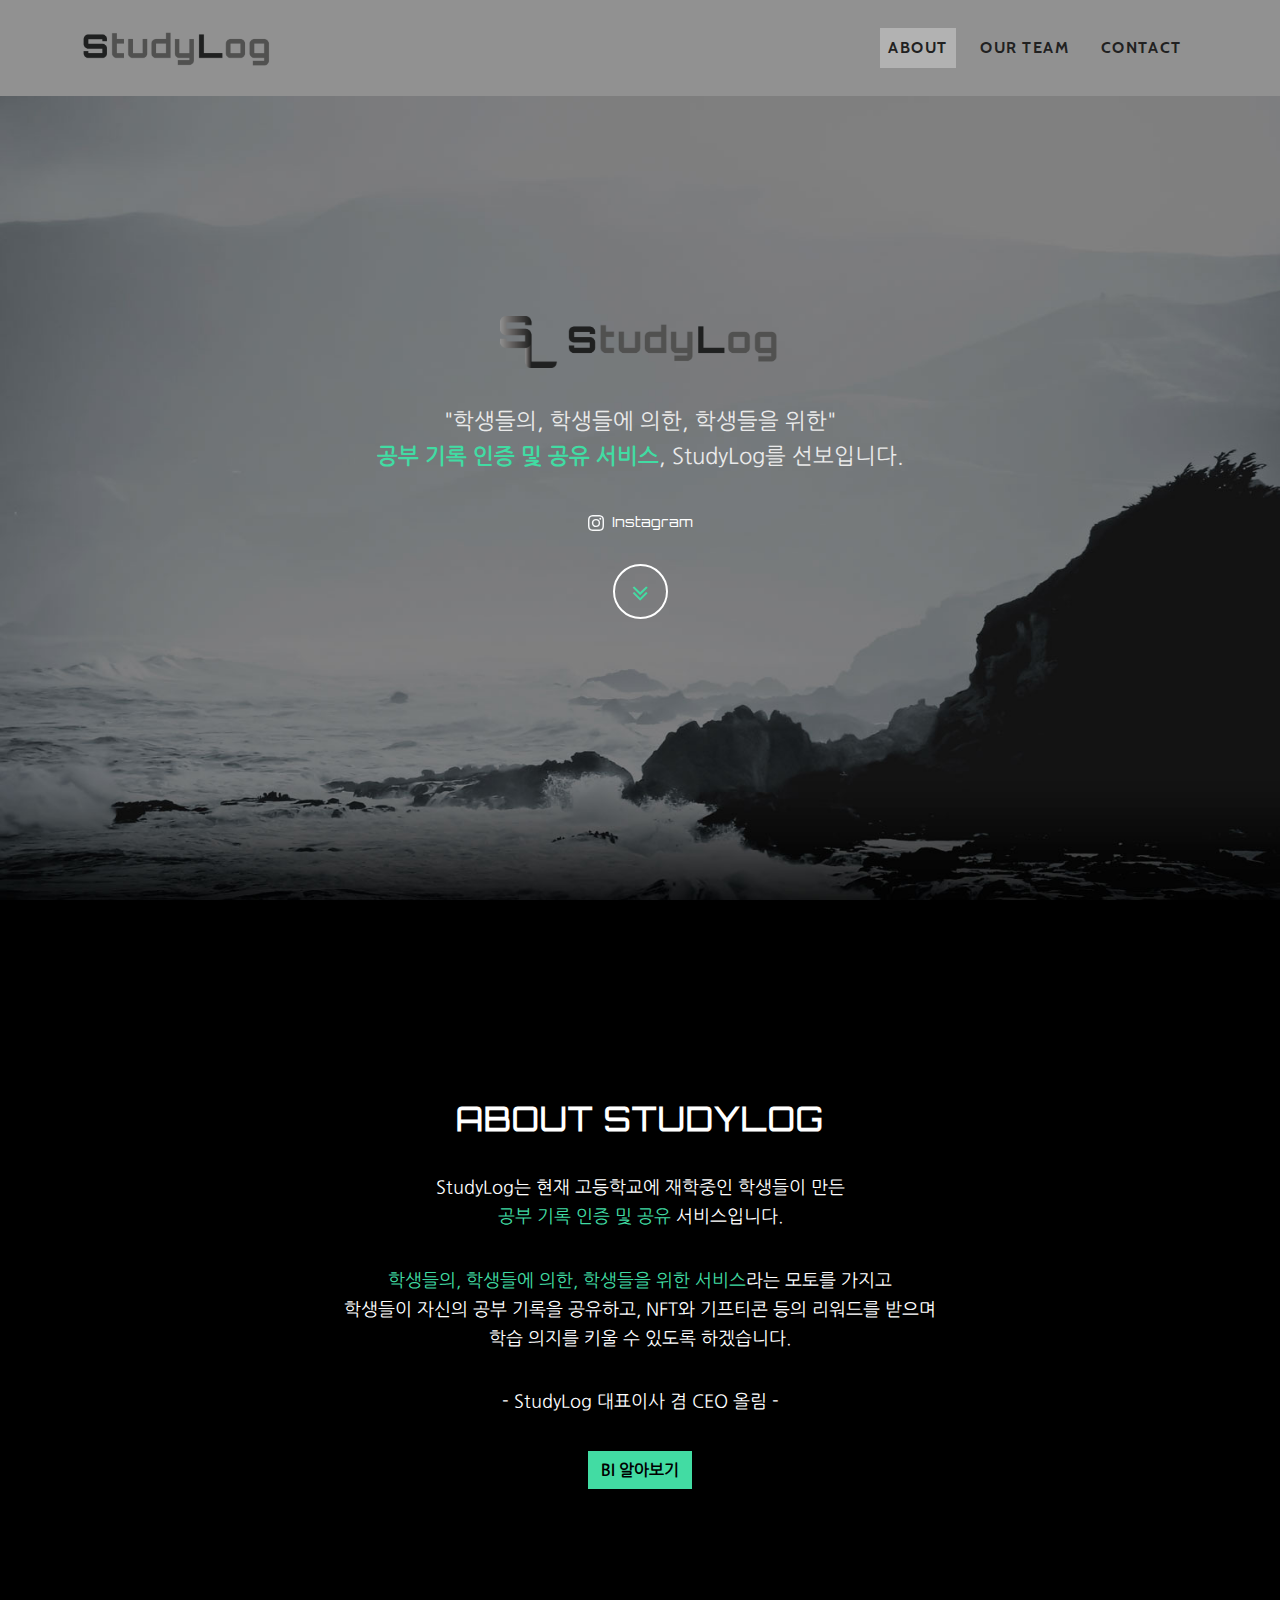
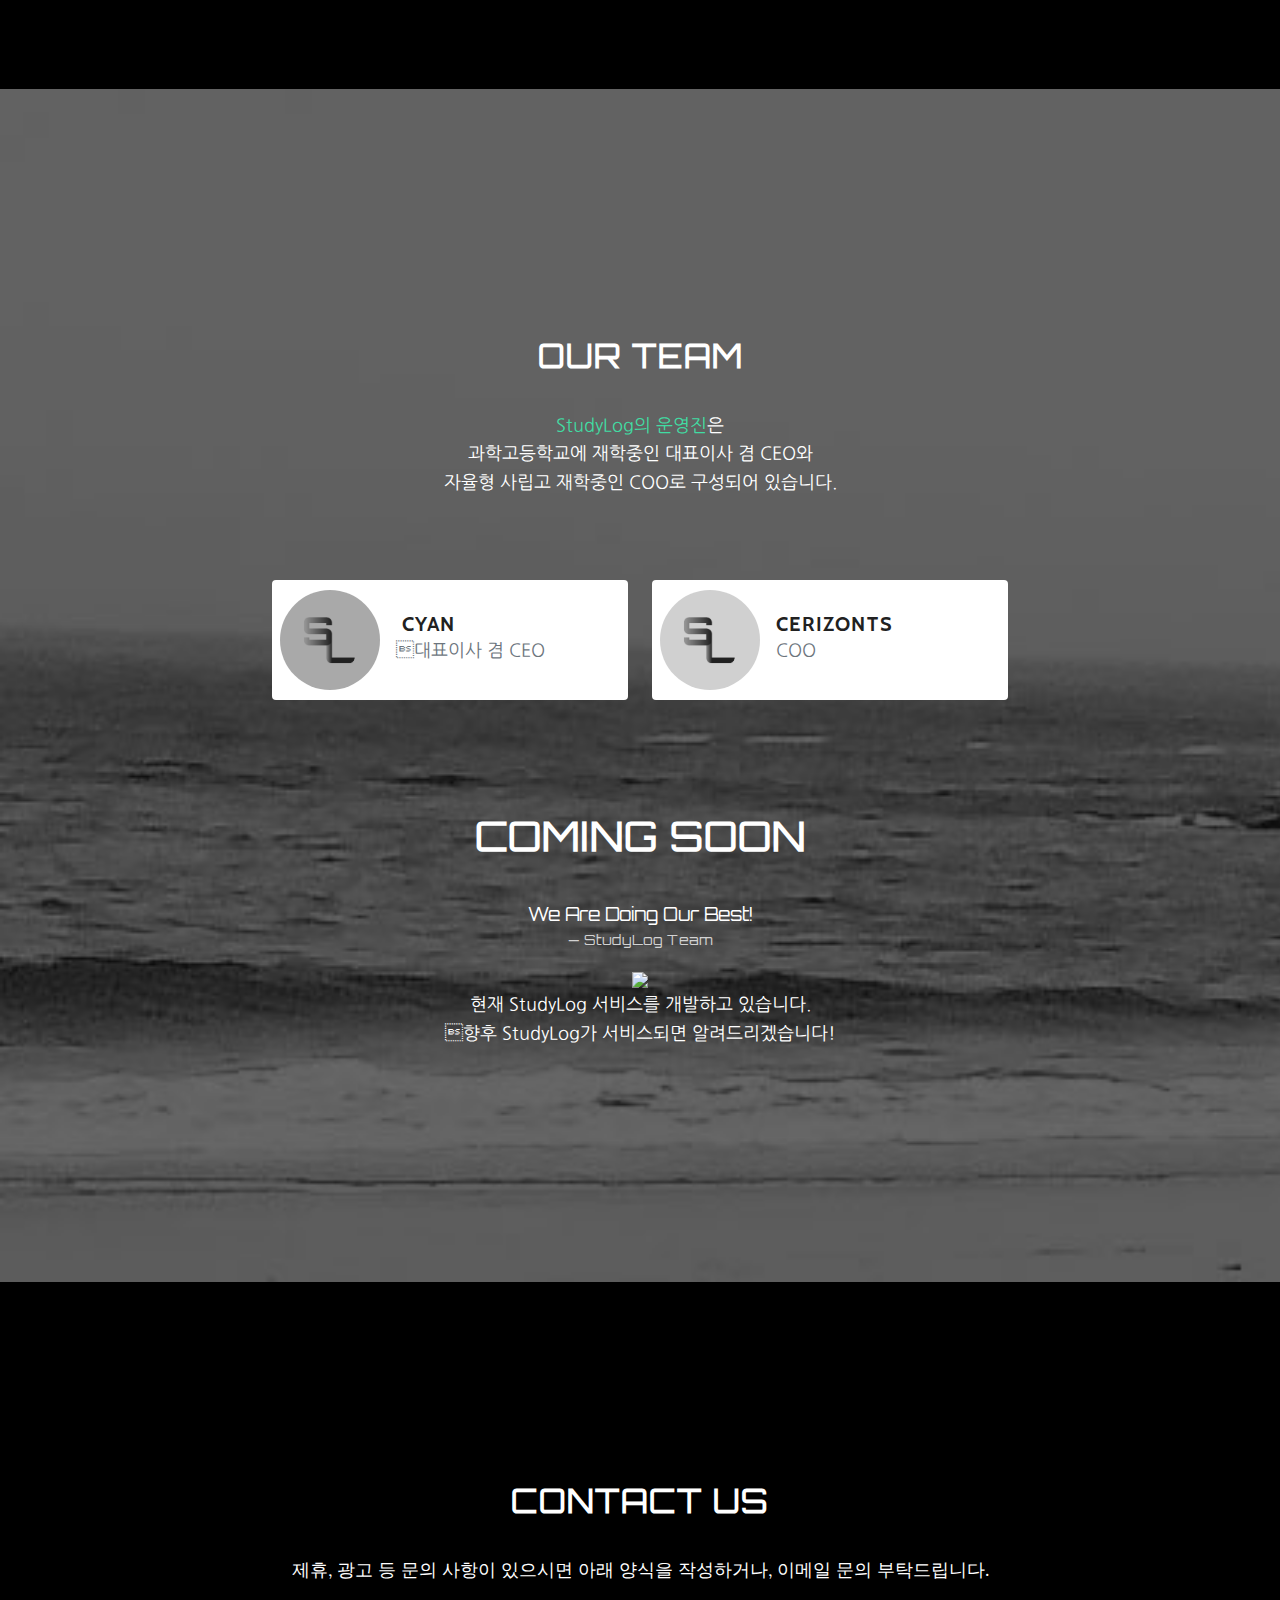
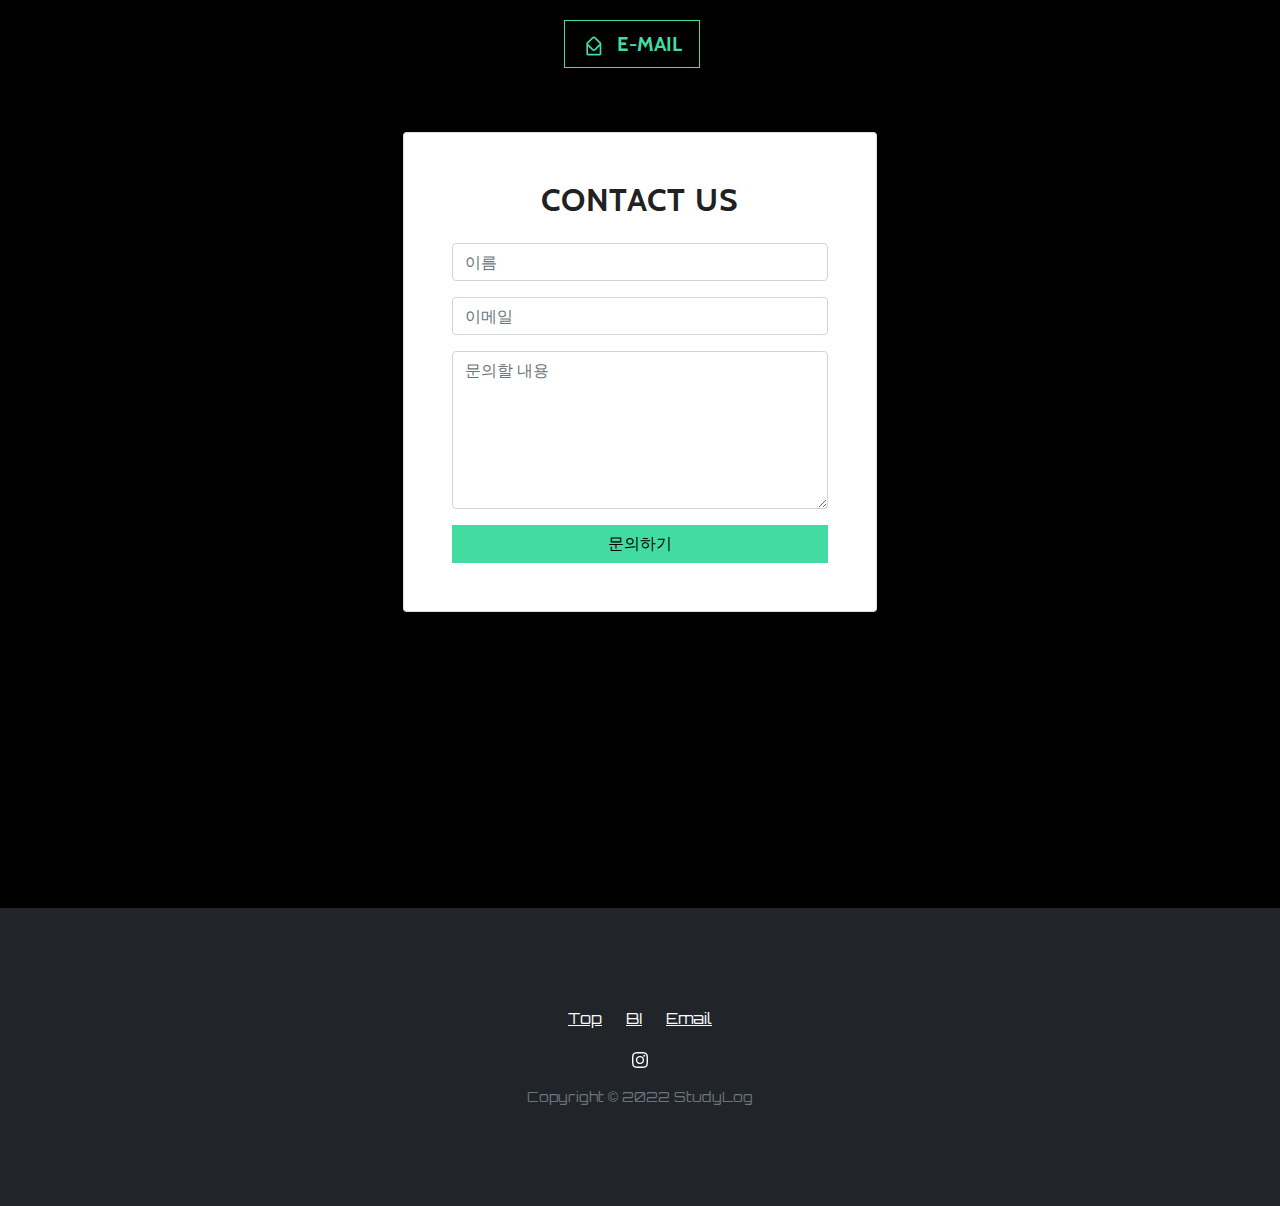
==== commit 8ccb0f0c: "Font Update" ====
--- a/index.html
+++ b/index.html
@@ -2,6 +2,6 @@
     <path d="M8 0C5.829 0 5.556.01 4.703.048 3.85.088 3.269.222 2.76.42a3.917 3.917 0 0 0-1.417.923A3.927 3.927 0 0 0 .42 2.76C.222 3.268.087 3.85.048 4.7.01 5.555 0 5.827 0 8.001c0 2.172.01 2.444.048 3.297.04.852.174 1.433.372 1.942.205.526.478.972.923 1.417.444.445.89.719 1.416.923.51.198 1.09.333 1.942.372C5.555 15.99 5.827 16 8 16s2.444-.01 3.298-.048c.851-.04 1.434-.174 1.943-.372a3.916 3.916 0 0 0 1.416-.923c.445-.445.718-.891.923-1.417.197-.509.332-1.09.372-1.942C15.99 10.445 16 10.173 16 8s-.01-2.445-.048-3.299c-.04-.851-.175-1.433-.372-1.941a3.926 3.926 0 0 0-.923-1.417A3.911 3.911 0 0 0 13.24.42c-.51-.198-1.092-.333-1.943-.372C10.443.01 10.172 0 7.998 0h.003zm-.717 1.442h.718c2.136 0 2.389.007 3.232.046.78.035 1.204.166 1.486.275.373.145.64.319.92.599.28.28.453.546.598.92.11.281.24.705.275 1.485.039.843.047 1.096.047 3.231s-.008 2.389-.047 3.232c-.035.78-.166 1.203-.275 1.485a2.47 2.47 0 0 1-.599.919c-.28.28-.546.453-.92.598-.28.11-.704.24-1.485.276-.843.038-1.096.047-3.232.047s-2.39-.009-3.233-.047c-.78-.036-1.203-.166-1.485-.276a2.478 2.478 0 0 1-.92-.598 2.48 2.48 0 0 1-.6-.92c-.109-.281-.24-.705-.275-1.485-.038-.843-.046-1.096-.046-3.233 0-2.136.008-2.388.046-3.231.036-.78.166-1.204.276-1.486.145-.373.319-.64.599-.92.28-.28.546-.453.92-.598.282-.11.705-.24 1.485-.276.738-.034 1.024-.044 2.515-.045v.002zm4.988 1.328a.96.96 0 1 0 0 1.92.96.96 0 0 0 0-1.92zm-4.27 1.122a4.109 4.109 0 1 0 0 8.217 4.109 4.109 0 0 0 0-8.217zm0 1.441a2.667 2.667 0 1 1 0 5.334 2.667 2.667 0 0 1 0-5.334z"></path>
     </svg></a><a href="https://instagram.com/studylog_official" style="text-decoration: none; color: #ffffff;"><small style="height: -6px;font-size: 14px;font-family: Orbitron, sans-serif;">  Instagram</small></a></li></ul><a class="btn btn-link pulse animated infinite btn-circle" role="button" href="#about" style="color: rgb(65,220,163);"><i class="fa fa-angle-double-down pulse animated infinite animated" style="color: rgb(65,220,163);"></i></a></div></div></div></div></header><section class="text-center content-section" id="about"><div class="container"><div class="row"><div class="col-lg-8 mx-auto"><h2 style="font-family: Orbitron, sans-serif;">About StudyLog</h2><p style="font-family: 'Nanum Gothic', sans-serif;">StudyLog는 현재 고등학교에 재학중인 학생들이 만든<br><span style="color: rgb(65, 220, 163);">공부 기록 인증 및 공유</span> 서비스입니다.</p><p style="font-family: 'Nanum Gothic', sans-serif;"><span style="color: rgb(65, 220, 163);">학생들의, 학생들에 의한, 학생들을 위한 서비스</span>라는 모토를 가지고<br>학생들이 자신의 공부 기록을 공유하고, NFT와 기프티콘 등의 리워드를 받으며<br>학습 의지를 키울 수 있도록 하겠습니다.</p><p style="font-family: 'Nanum Gothic', sans-serif;">- StudyLog 대표이사 겸 CEO 올림 -</p><a class="btn btn-primary" role="button" data-aos="zoom-in-up" style="font-family: 'Nanum Gothic', sans-serif;font-weight: bold;" href="identity.html">BI 알아보기</a></div></div></div></section><section class="text-center download-section content-section" id="download" style="background-image:url('assets/img/downloads-bg.jpg');"><div class="container py-4 py-xl-5"><div class="row mb-5"><div class="col-md-8 col-xl-6 text-center mx-auto"><h2 style="font-family: Orbitron, sans-serif;">Our Team</h2><p class="w-lg-50" style="font-family: 'Nanum Gothic', sans-serif;"><span style="color: rgb(65, 220, 163);">StudyLog의 운영진</span>은<br>과학고등학교에 재학중인 대표이사 겸 CEO와<br>자율형 사립고 재학중인 COO로 구성되어 있습니다.</p></div></div><div class="row gy-4 row-cols-1 row-cols-md-2 row-cols-lg-3 text-center justify-content-center align-items-center" style="text-align: center;"><div class="col"><div class="card border-0 shadow-none"><div class="card-body d-flex align-items-center p-0" style="height: 120px;text-align: center;"><small style="width: 8px;"></small><img class="rounded-circle flex-shrink-0 me-3 fit-cover" width="130" height="130" src="assets/img/StudyLog%20logo%20gray.png" style="height: 100px;width: 100px;"><div><h5 class="fw-bold text-primary mb-0" style="text-align: left;color: #212121;">&nbsp;<span style="color: rgb(33, 33, 33);">Cyan</span></h5><p class="text-muted mb-1" style="font-family: 'Nanum Gothic', sans-serif;text-align: left;color: rgb(0,255,102);">대표이사 겸 CEO</p></div></div></div></div><div class="col"><div class="card border-0 shadow-none"><div class="card-body d-flex align-items-center p-0" style="height: 120px;"><small style="width: 8px;"></small><img class="rounded-circle flex-shrink-0 me-3 fit-cover" width="130" height="130" src="assets/img/StudyLog%20logo%20light.png" style="width: 100px;height: 100px;"><div><h5 class="fw-bold text-primary mb-0" style="text-align: left;"><span style="color: rgb(33, 33, 33);">Cerizonts</span></h5><p class="text-muted mb-1" style="font-family: 'Nanum Gothic', sans-serif;text-align: left;">COO</p></div></div></div></div></div></div><div class="container"><div class="col-lg-8 mx-auto"><small>&nbsp;&nbsp;</small><h1 style="margin: 40px;font-family: Orbitron, sans-serif;">Coming Soon</h1><figure><blockquote class="blockquote"><p class="mb-0" style="font-family: Orbitron, sans-serif;">We Are Doing Our Best!</p></blockquote><figcaption class="blockquote-footer" style="color: rgb(210,210,210);font-family: Orbitron, sans-serif;">StudyLog Team</figcaption></figure><img src="assets/img/animation_640_l6w4e2e7.gif" style="width: 50%;"><p style="font-family: 'Nanum Gothic', sans-serif;">현재 StudyLog 서비스를 개발하고 있습니다.<br>향후 StudyLog가 서비스되면 알려드리겠습니다!</p></div></div></section><section class="text-center content-section" id="contact"><div class="container"><div class="row"><div class="col-lg-8 mx-auto"><h2 style="font-family: Orbitron, sans-serif;">Contact us</h2><p>제휴, 광고 등 문의 사항이 있으시면 아래 양식을 작성하거나, 이메일 문의 부탁드립니다.</p><ul class="list-inline banner-social-buttons"><li class="list-inline-item">&nbsp;<a class="btn btn-primary btn-lg btn-default" role="button" href="mailto:admin@scian.xyz"><svg xmlns="http://www.w3.org/2000/svg" width="1em" height="1em" viewBox="0 0 24 24" fill="none" class="fa-fw">
   <path fill-rule="evenodd" clip-rule="evenodd" d="M3.05002 10.0151C2.79178 9.30708 2.94668 8.48233 3.51474 7.91427L9.8787 1.55031C11.0503 0.378738 12.9498 0.378738 14.1213 1.55031L20.4853 7.91427C21.0534 8.48239 21.2083 9.30727 20.9499 10.0154C20.9824 10.1139 20.9999 10.2191 20.9999 10.3285V21.3285C20.9999 22.4331 20.1045 23.3285 18.9999 23.3285H4.99994C3.89537 23.3285 2.99994 22.4331 2.99994 21.3285V10.3285C2.99994 10.219 3.01752 10.1137 3.05002 10.0151ZM4.92896 9.32848L11.2929 2.96452C11.6834 2.574 12.3166 2.574 12.7071 2.96452L19.0711 9.32848H19.0408V9.3588L12.7071 15.6924C12.3166 16.083 11.6834 16.083 11.2929 15.6924L4.92896 9.32848ZM18.9999 12.2281L14.1213 17.1067C12.9498 18.2782 11.0503 18.2782 9.8787 17.1067L4.99994 12.2279L4.99994 21.3285H18.9999V12.2281Z" fill="currentColor"></path>
-</svg><span class="network-name">&nbsp; E-mail</span></a></li><li class="list-inline-item"></li><li class="list-inline-item">&nbsp;</li></ul><section class="position-relative py-4 py-xl-5"><div class="container position-relative"><div class="row d-flex justify-content-center"><div class="col-md-8 col-lg-6 col-xl-5 col-xxl-4" style="width: 70%;"><div class="card mb-5"><div class="card-body p-sm-5"><h2 class="text-center mb-4"><span style="color: rgb(33, 33, 33);">Contact us</span></h2><form data-bss-recipient="dba1caedeb3ff2e4b252d67a62f9c3d3" data-bss-loading-message="전송중.." data-bss-success-title="완료" data-bss-success-message="문의가 전송되었습니다. 빠른 시일 내에 답변드리겠습니다." data-bss-error-title="오류" data-bss-error-message="오류가 발생했습니다. 다시 시도해 주세요." data-bss-filesize-message="파일 용량이 너무 큽니다." data-bss-empty-form-message="모든 칸을 채워주세요." data-bss-close="닫기"><div class="mb-3"><input class="form-control" type="text" id="name-2" placeholder="이름" name="name"></div><div class="mb-3"><input class="form-control" type="email" id="email-2" name="email" placeholder="이메일"></div><div class="mb-3"><textarea class="form-control" id="message-2" name="message" rows="6" placeholder="문의할 내용"></textarea></div><div><button class="btn btn-primary d-block w-100" type="submit">문의하기</button></div></form></div></div></div></div></div></section></div></div></div></section><div class="map-clean"></div><footer class="text-center bg-dark"><div class="container text-white py-4 py-lg-5"><ul class="list-inline"><li class="list-inline-item me-4"><a class="link-light" target="_top" href="#">Top</a></li><li class="list-inline-item me-4"><a class="link-light" href="identity.html">BI</a></li><li class="list-inline-item"><a class="link-light" href="mailto:admin@scian.xyz">Email</a></li></ul><ul class="list-inline"><li class="list-inline-item"><a href="https://instagram.com/studylog_official"><svg class="bi bi-instagram text-light" xmlns="http://www.w3.org/2000/svg" width="1em" height="1em" fill="currentColor" viewBox="0 0 16 16">
+</svg><span class="network-name">&nbsp; E-mail</span></a></li><li class="list-inline-item"></li><li class="list-inline-item">&nbsp;</li></ul><section class="position-relative py-4 py-xl-5"><div class="container position-relative"><div class="row d-flex justify-content-center"><div class="col-md-8 col-lg-6 col-xl-5 col-xxl-4" style="width: 70%;"><div class="card mb-5"><div class="card-body p-sm-5"><h2 class="text-center mb-4"><span style="color: rgb(33, 33, 33);">Contact us</span></h2><form data-bss-recipient="dba1caedeb3ff2e4b252d67a62f9c3d3" data-bss-loading-message="전송중.." data-bss-success-title="완료" data-bss-success-message="문의가 전송되었습니다. 빠른 시일 내에 답변드리겠습니다." data-bss-error-title="오류" data-bss-error-message="오류가 발생했습니다. 다시 시도해 주세요." data-bss-filesize-message="파일 용량이 너무 큽니다." data-bss-empty-form-message="모든 칸을 채워주세요." data-bss-close="닫기"><div class="mb-3"><input class="form-control" type="text" id="name-2" placeholder="이름" name="name"></div><div class="mb-3"><input class="form-control" type="email" id="email-2" name="email" placeholder="이메일"></div><div class="mb-3"><textarea class="form-control" id="message-2" name="message" rows="6" placeholder="문의할 내용"></textarea></div><div><button class="btn btn-primary d-block w-100" type="submit">문의하기</button></div></form></div></div></div></div></div></section></div></div></div></section><div class="map-clean"></div><footer class="text-center bg-dark"><div class="container text-white py-4 py-lg-5"><ul class="list-inline"><li class="list-inline-item me-4"><a class="link-light" target="_top" href="#" style="font-family: Orbitron, sans-serif;">Top</a></li><li class="list-inline-item me-4" style="font-family: Orbitron, sans-serif;"><a class="link-light" href="identity.html" style="font-family: Orbitron, sans-serif;">BI</a></li><li class="list-inline-item" style="font-family: Orbitron, sans-serif;"><a class="link-light" href="mailto:admin@scian.xyz" style="font-family: Orbitron, sans-serif;">Email</a></li></ul><ul class="list-inline"><li class="list-inline-item"><a href="https://instagram.com/studylog_official"><svg class="bi bi-instagram text-light" xmlns="http://www.w3.org/2000/svg" width="1em" height="1em" fill="currentColor" viewBox="0 0 16 16">
     <path d="M8 0C5.829 0 5.556.01 4.703.048 3.85.088 3.269.222 2.76.42a3.917 3.917 0 0 0-1.417.923A3.927 3.927 0 0 0 .42 2.76C.222 3.268.087 3.85.048 4.7.01 5.555 0 5.827 0 8.001c0 2.172.01 2.444.048 3.297.04.852.174 1.433.372 1.942.205.526.478.972.923 1.417.444.445.89.719 1.416.923.51.198 1.09.333 1.942.372C5.555 15.99 5.827 16 8 16s2.444-.01 3.298-.048c.851-.04 1.434-.174 1.943-.372a3.916 3.916 0 0 0 1.416-.923c.445-.445.718-.891.923-1.417.197-.509.332-1.09.372-1.942C15.99 10.445 16 10.173 16 8s-.01-2.445-.048-3.299c-.04-.851-.175-1.433-.372-1.941a3.926 3.926 0 0 0-.923-1.417A3.911 3.911 0 0 0 13.24.42c-.51-.198-1.092-.333-1.943-.372C10.443.01 10.172 0 7.998 0h.003zm-.717 1.442h.718c2.136 0 2.389.007 3.232.046.78.035 1.204.166 1.486.275.373.145.64.319.92.599.28.28.453.546.598.92.11.281.24.705.275 1.485.039.843.047 1.096.047 3.231s-.008 2.389-.047 3.232c-.035.78-.166 1.203-.275 1.485a2.47 2.47 0 0 1-.599.919c-.28.28-.546.453-.92.598-.28.11-.704.24-1.485.276-.843.038-1.096.047-3.232.047s-2.39-.009-3.233-.047c-.78-.036-1.203-.166-1.485-.276a2.478 2.478 0 0 1-.92-.598 2.48 2.48 0 0 1-.6-.92c-.109-.281-.24-.705-.275-1.485-.038-.843-.046-1.096-.046-3.233 0-2.136.008-2.388.046-3.231.036-.78.166-1.204.276-1.486.145-.373.319-.64.599-.92.28-.28.546-.453.92-.598.282-.11.705-.24 1.485-.276.738-.034 1.024-.044 2.515-.045v.002zm4.988 1.328a.96.96 0 1 0 0 1.92.96.96 0 0 0 0-1.92zm-4.27 1.122a4.109 4.109 0 1 0 0 8.217 4.109 4.109 0 0 0 0-8.217zm0 1.441a2.667 2.667 0 1 1 0 5.334 2.667 2.667 0 0 1 0-5.334z"></path>
-    </svg></a></li></ul><p class="text-muted mb-0">Copyright © 2022 StudyLog</p></div></footer><script src="assets/bootstrap/js/bootstrap.min.js"></script><script src="assets/js/smart-forms.min.js"></script><script src="https://cdnjs.cloudflare.com/ajax/libs/aos/2.3.4/aos.js"></script><script src="assets/js/script.min.js"></script></body></html>+    </svg></a></li></ul><p class="text-muted mb-0" style="font-family: Orbitron, sans-serif;">Copyright © 2022 StudyLog</p></div></footer><script src="assets/bootstrap/js/bootstrap.min.js"></script><script src="assets/js/smart-forms.min.js"></script><script src="https://cdnjs.cloudflare.com/ajax/libs/aos/2.3.4/aos.js"></script><script src="assets/js/script.min.js"></script></body></html>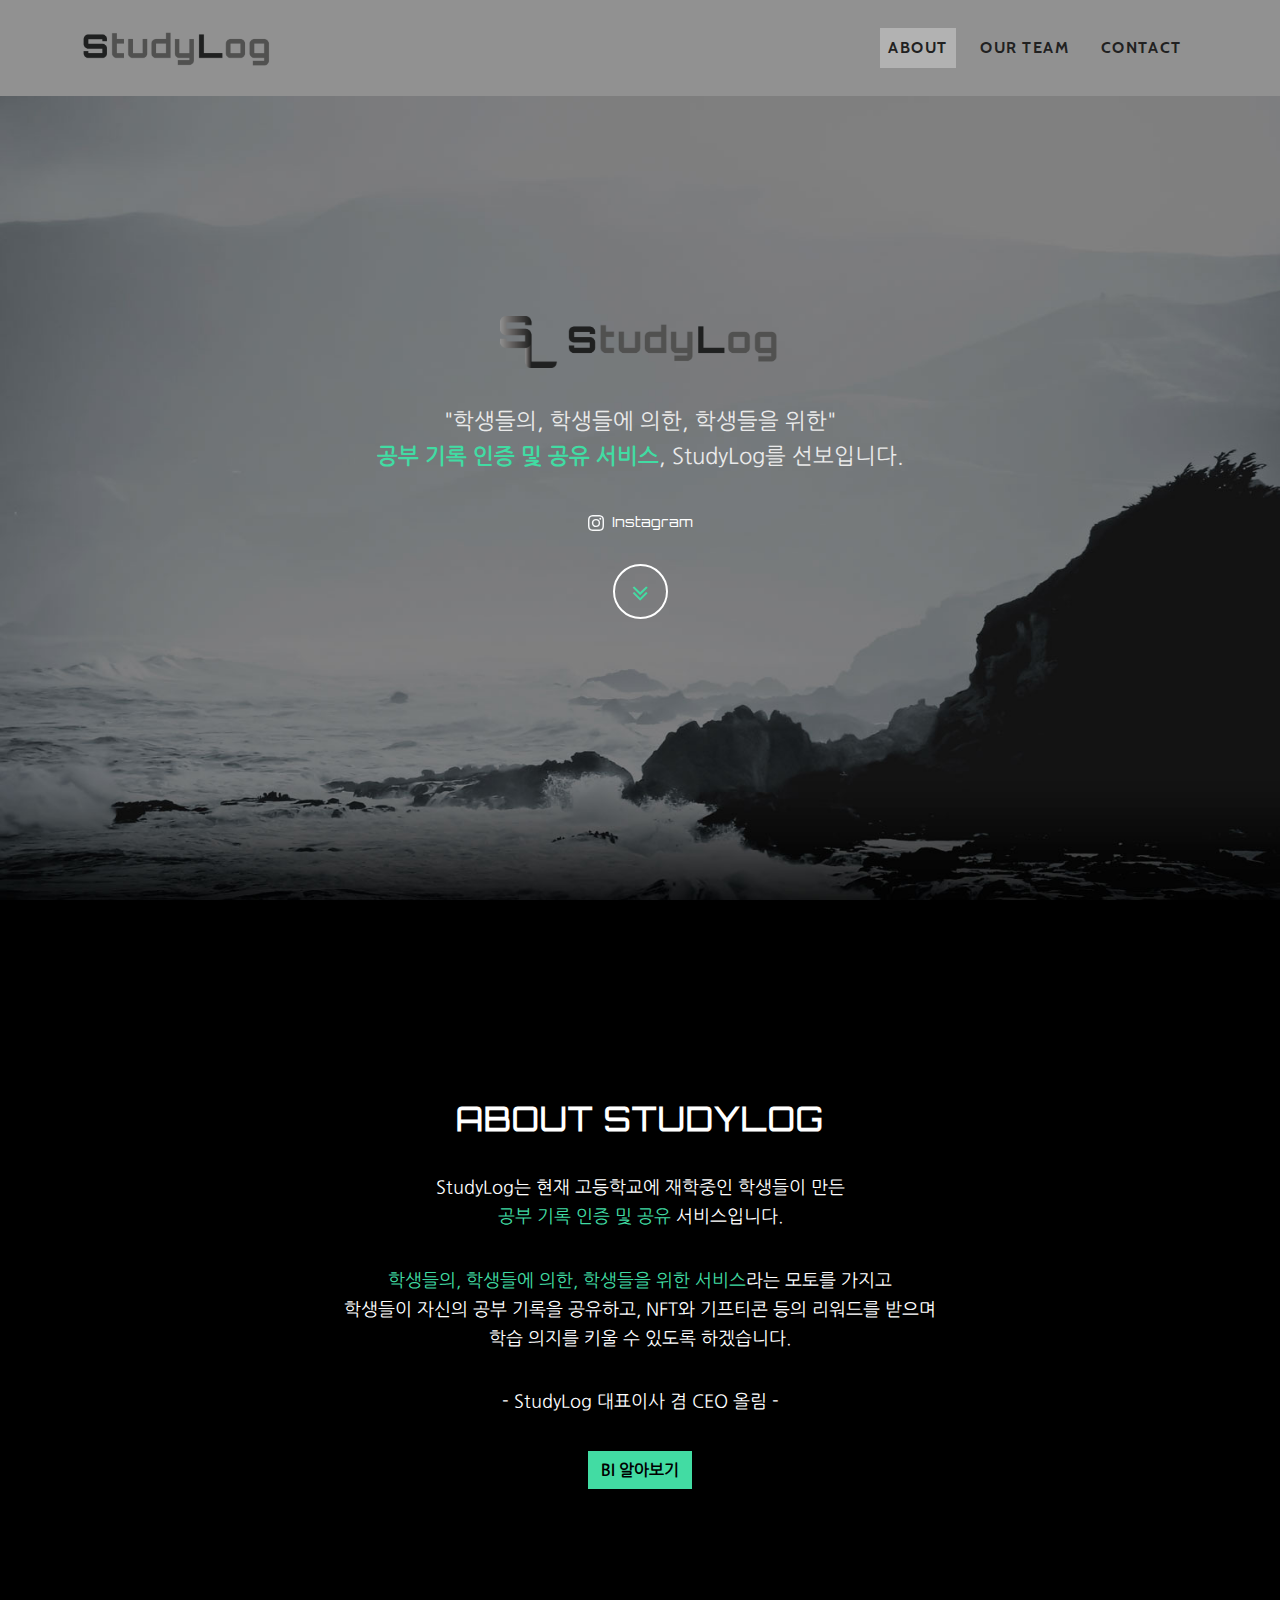
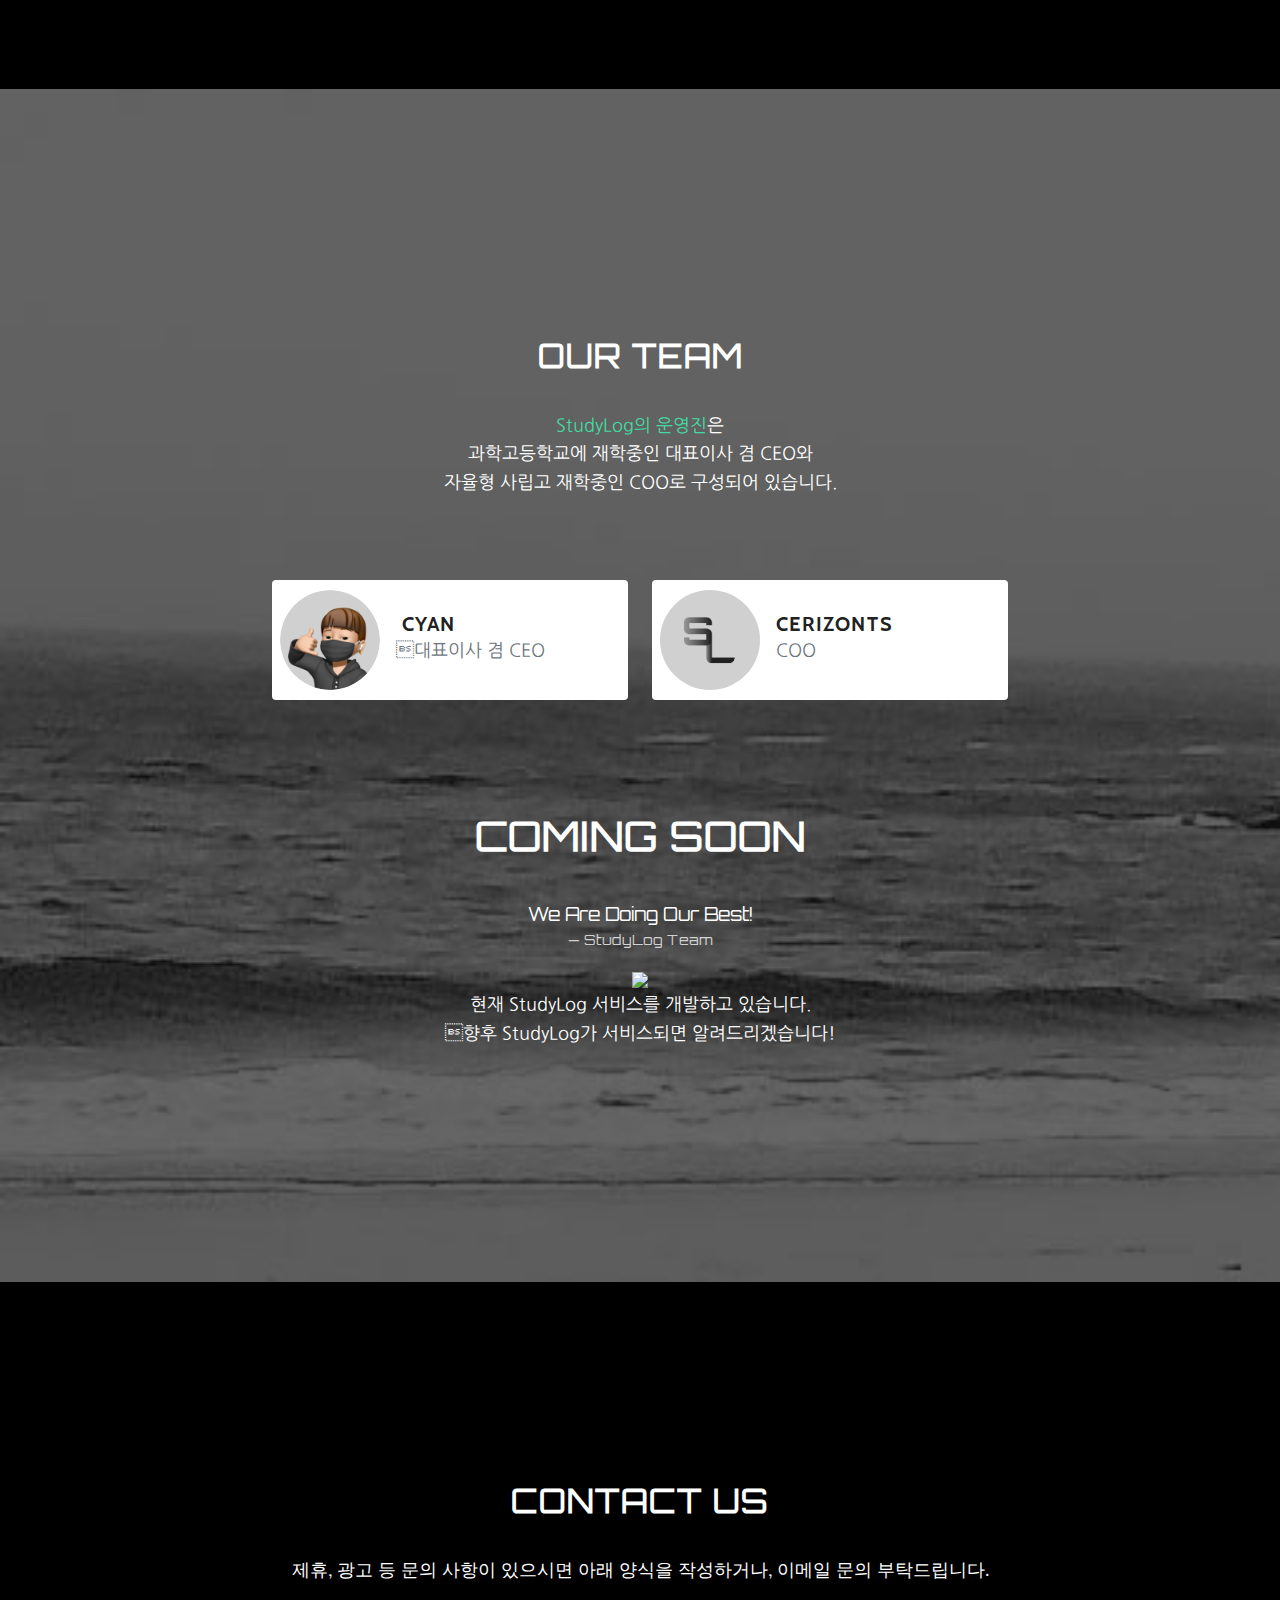
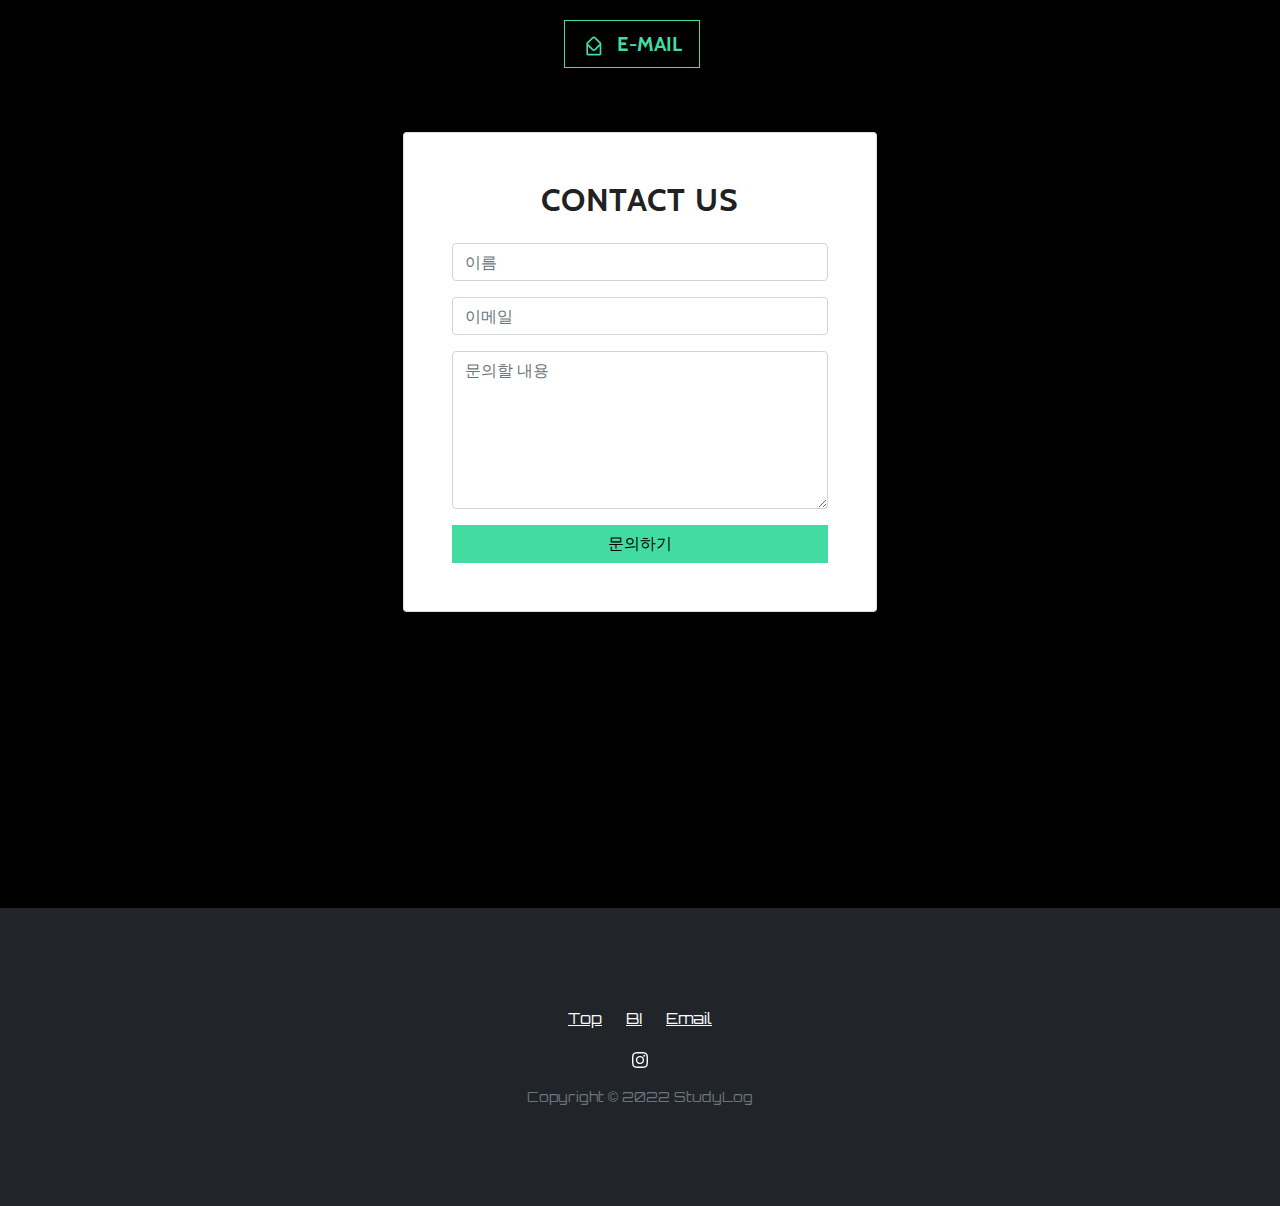
==== commit 3367d5e9: "updated profile" ====
--- a/index.html
+++ b/index.html
@@ -1,6 +1,6 @@
 <!DOCTYPE html><html><head><meta charset="utf-8"><meta name="viewport" content="width=device-width, initial-scale=1.0, shrink-to-fit=no"><title>Home - StudyLog</title><meta name="description" content="학생들의, 학생들에 의한, 학생들을 위한 공부 기록 인증 및 공유 서비스, StudyLog"><link rel="stylesheet" href="assets/bootstrap/css/bootstrap.min.css"><link rel="stylesheet" href="assets/fonts/font-awesome.min.css"><link rel="stylesheet" href="https://cdnjs.cloudflare.com/ajax/libs/animate.css/3.5.2/animate.min.css"><link rel="stylesheet" href="https://cdnjs.cloudflare.com/ajax/libs/aos/2.3.4/aos.css"><link rel="stylesheet" href="assets/css/styles.min.css"></head><body id="page-top" data-bs-spy="scroll" data-bs-target="#mainNav" data-bs-offset="77"><nav class="navbar navbar-light navbar-expand-md fixed-top" id="mainNav" style="background: #919191;"><div class="container"><img src="assets/img/studylog%20logo%20long_without%20BI.png" width="56" height="11" style="width: 17%;height: auto;"><button data-bs-toggle="collapse" class="navbar-toggler navbar-toggler-right" data-bs-target="#navbarResponsive" type="button" aria-controls="navbarResponsive" aria-expanded="false" aria-label="Toggle navigation" value="Menu"><i class="fa fa-bars"></i></button><div class="collapse navbar-collapse" id="navbarResponsive"><ul class="navbar-nav ms-auto"><li class="nav-item nav-link"><a class="nav-link active" href="#about" style="color: #212121;">About</a></li><li class="nav-item nav-link" style="color: #212121;"><a class="nav-link" href="#download" style="color: #212121;">Our Team</a></li><li class="nav-item nav-link" style="color: #212121;"><a class="nav-link" href="#contact" style="color: #212121;">contact</a></li></ul></div></div></nav><header class="masthead" style="background-image:url('assets/img/intro-bg.jpg');"><div class="intro-body"><div class="container"><div class="row"><div class="col-lg-8 mx-auto"><h1 class="brand-heading"></h1><img src="assets/img/studylog%20logo%20long.png" style="width: 38%;"><p class="pulse animated intro-text" style="font-family: 'Nanum Gothic', sans-serif;color: rgb(230,230,230);border-color: #41dca3;"><br><span style="color: rgb(234, 234, 234);">"학생들의, 학생들에 의한, 학생들을 위한"</span><br><strong><span style="color: rgb(65, 220, 163);">공부 기록 인증 및 공유 서비스</span></strong><span style="color: rgb(234, 234, 234);">, StudyLog를 선보입니다.</span></p><ul class="list-inline"><li class="list-inline-item"><a href="https://instagram.com/studylog_official"><svg class="bi bi-instagram text-light" xmlns="http://www.w3.org/2000/svg" width="1em" height="1em" fill="currentColor" viewBox="0 0 16 16">
     <path d="M8 0C5.829 0 5.556.01 4.703.048 3.85.088 3.269.222 2.76.42a3.917 3.917 0 0 0-1.417.923A3.927 3.927 0 0 0 .42 2.76C.222 3.268.087 3.85.048 4.7.01 5.555 0 5.827 0 8.001c0 2.172.01 2.444.048 3.297.04.852.174 1.433.372 1.942.205.526.478.972.923 1.417.444.445.89.719 1.416.923.51.198 1.09.333 1.942.372C5.555 15.99 5.827 16 8 16s2.444-.01 3.298-.048c.851-.04 1.434-.174 1.943-.372a3.916 3.916 0 0 0 1.416-.923c.445-.445.718-.891.923-1.417.197-.509.332-1.09.372-1.942C15.99 10.445 16 10.173 16 8s-.01-2.445-.048-3.299c-.04-.851-.175-1.433-.372-1.941a3.926 3.926 0 0 0-.923-1.417A3.911 3.911 0 0 0 13.24.42c-.51-.198-1.092-.333-1.943-.372C10.443.01 10.172 0 7.998 0h.003zm-.717 1.442h.718c2.136 0 2.389.007 3.232.046.78.035 1.204.166 1.486.275.373.145.64.319.92.599.28.28.453.546.598.92.11.281.24.705.275 1.485.039.843.047 1.096.047 3.231s-.008 2.389-.047 3.232c-.035.78-.166 1.203-.275 1.485a2.47 2.47 0 0 1-.599.919c-.28.28-.546.453-.92.598-.28.11-.704.24-1.485.276-.843.038-1.096.047-3.232.047s-2.39-.009-3.233-.047c-.78-.036-1.203-.166-1.485-.276a2.478 2.478 0 0 1-.92-.598 2.48 2.48 0 0 1-.6-.92c-.109-.281-.24-.705-.275-1.485-.038-.843-.046-1.096-.046-3.233 0-2.136.008-2.388.046-3.231.036-.78.166-1.204.276-1.486.145-.373.319-.64.599-.92.28-.28.546-.453.92-.598.282-.11.705-.24 1.485-.276.738-.034 1.024-.044 2.515-.045v.002zm4.988 1.328a.96.96 0 1 0 0 1.92.96.96 0 0 0 0-1.92zm-4.27 1.122a4.109 4.109 0 1 0 0 8.217 4.109 4.109 0 0 0 0-8.217zm0 1.441a2.667 2.667 0 1 1 0 5.334 2.667 2.667 0 0 1 0-5.334z"></path>
-    </svg></a><a href="https://instagram.com/studylog_official" style="text-decoration: none; color: #ffffff;"><small style="height: -6px;font-size: 14px;font-family: Orbitron, sans-serif;">  Instagram</small></a></li></ul><a class="btn btn-link pulse animated infinite btn-circle" role="button" href="#about" style="color: rgb(65,220,163);"><i class="fa fa-angle-double-down pulse animated infinite animated" style="color: rgb(65,220,163);"></i></a></div></div></div></div></header><section class="text-center content-section" id="about"><div class="container"><div class="row"><div class="col-lg-8 mx-auto"><h2 style="font-family: Orbitron, sans-serif;">About StudyLog</h2><p style="font-family: 'Nanum Gothic', sans-serif;">StudyLog는 현재 고등학교에 재학중인 학생들이 만든<br><span style="color: rgb(65, 220, 163);">공부 기록 인증 및 공유</span> 서비스입니다.</p><p style="font-family: 'Nanum Gothic', sans-serif;"><span style="color: rgb(65, 220, 163);">학생들의, 학생들에 의한, 학생들을 위한 서비스</span>라는 모토를 가지고<br>학생들이 자신의 공부 기록을 공유하고, NFT와 기프티콘 등의 리워드를 받으며<br>학습 의지를 키울 수 있도록 하겠습니다.</p><p style="font-family: 'Nanum Gothic', sans-serif;">- StudyLog 대표이사 겸 CEO 올림 -</p><a class="btn btn-primary" role="button" data-aos="zoom-in-up" style="font-family: 'Nanum Gothic', sans-serif;font-weight: bold;" href="identity.html">BI 알아보기</a></div></div></div></section><section class="text-center download-section content-section" id="download" style="background-image:url('assets/img/downloads-bg.jpg');"><div class="container py-4 py-xl-5"><div class="row mb-5"><div class="col-md-8 col-xl-6 text-center mx-auto"><h2 style="font-family: Orbitron, sans-serif;">Our Team</h2><p class="w-lg-50" style="font-family: 'Nanum Gothic', sans-serif;"><span style="color: rgb(65, 220, 163);">StudyLog의 운영진</span>은<br>과학고등학교에 재학중인 대표이사 겸 CEO와<br>자율형 사립고 재학중인 COO로 구성되어 있습니다.</p></div></div><div class="row gy-4 row-cols-1 row-cols-md-2 row-cols-lg-3 text-center justify-content-center align-items-center" style="text-align: center;"><div class="col"><div class="card border-0 shadow-none"><div class="card-body d-flex align-items-center p-0" style="height: 120px;text-align: center;"><small style="width: 8px;"></small><img class="rounded-circle flex-shrink-0 me-3 fit-cover" width="130" height="130" src="assets/img/StudyLog%20logo%20gray.png" style="height: 100px;width: 100px;"><div><h5 class="fw-bold text-primary mb-0" style="text-align: left;color: #212121;">&nbsp;<span style="color: rgb(33, 33, 33);">Cyan</span></h5><p class="text-muted mb-1" style="font-family: 'Nanum Gothic', sans-serif;text-align: left;color: rgb(0,255,102);">대표이사 겸 CEO</p></div></div></div></div><div class="col"><div class="card border-0 shadow-none"><div class="card-body d-flex align-items-center p-0" style="height: 120px;"><small style="width: 8px;"></small><img class="rounded-circle flex-shrink-0 me-3 fit-cover" width="130" height="130" src="assets/img/StudyLog%20logo%20light.png" style="width: 100px;height: 100px;"><div><h5 class="fw-bold text-primary mb-0" style="text-align: left;"><span style="color: rgb(33, 33, 33);">Cerizonts</span></h5><p class="text-muted mb-1" style="font-family: 'Nanum Gothic', sans-serif;text-align: left;">COO</p></div></div></div></div></div></div><div class="container"><div class="col-lg-8 mx-auto"><small>&nbsp;&nbsp;</small><h1 style="margin: 40px;font-family: Orbitron, sans-serif;">Coming Soon</h1><figure><blockquote class="blockquote"><p class="mb-0" style="font-family: Orbitron, sans-serif;">We Are Doing Our Best!</p></blockquote><figcaption class="blockquote-footer" style="color: rgb(210,210,210);font-family: Orbitron, sans-serif;">StudyLog Team</figcaption></figure><img src="assets/img/animation_640_l6w4e2e7.gif" style="width: 50%;"><p style="font-family: 'Nanum Gothic', sans-serif;">현재 StudyLog 서비스를 개발하고 있습니다.<br>향후 StudyLog가 서비스되면 알려드리겠습니다!</p></div></div></section><section class="text-center content-section" id="contact"><div class="container"><div class="row"><div class="col-lg-8 mx-auto"><h2 style="font-family: Orbitron, sans-serif;">Contact us</h2><p>제휴, 광고 등 문의 사항이 있으시면 아래 양식을 작성하거나, 이메일 문의 부탁드립니다.</p><ul class="list-inline banner-social-buttons"><li class="list-inline-item">&nbsp;<a class="btn btn-primary btn-lg btn-default" role="button" href="mailto:admin@scian.xyz"><svg xmlns="http://www.w3.org/2000/svg" width="1em" height="1em" viewBox="0 0 24 24" fill="none" class="fa-fw">
+    </svg></a><a href="https://instagram.com/studylog_official" style="text-decoration: none; color: #ffffff;"><small style="height: -6px;font-size: 14px;font-family: Orbitron, sans-serif;">  Instagram</small></a></li></ul><a class="btn btn-link pulse animated infinite btn-circle" role="button" href="#about" style="color: rgb(65,220,163);"><i class="fa fa-angle-double-down pulse animated infinite animated" style="color: rgb(65,220,163);"></i></a></div></div></div></div></header><section class="text-center content-section" id="about"><div class="container"><div class="row"><div class="col-lg-8 mx-auto"><h2 style="font-family: Orbitron, sans-serif;">About StudyLog</h2><p style="font-family: 'Nanum Gothic', sans-serif;">StudyLog는 현재 고등학교에 재학중인 학생들이 만든<br><span style="color: rgb(65, 220, 163);">공부 기록 인증 및 공유</span> 서비스입니다.</p><p style="font-family: 'Nanum Gothic', sans-serif;"><span style="color: rgb(65, 220, 163);">학생들의, 학생들에 의한, 학생들을 위한 서비스</span>라는 모토를 가지고<br>학생들이 자신의 공부 기록을 공유하고, NFT와 기프티콘 등의 리워드를 받으며<br>학습 의지를 키울 수 있도록 하겠습니다.</p><p style="font-family: 'Nanum Gothic', sans-serif;">- StudyLog 대표이사 겸 CEO 올림 -</p><a class="btn btn-primary" role="button" data-aos="zoom-in-up" style="font-family: 'Nanum Gothic', sans-serif;font-weight: bold;" href="identity.html">BI 알아보기</a></div></div></div></section><section class="text-center download-section content-section" id="download" style="background-image:url('assets/img/downloads-bg.jpg');"><div class="container py-4 py-xl-5"><div class="row mb-5"><div class="col-md-8 col-xl-6 text-center mx-auto"><h2 style="font-family: Orbitron, sans-serif;">Our Team</h2><p class="w-lg-50" style="font-family: 'Nanum Gothic', sans-serif;"><span style="color: rgb(65, 220, 163);">StudyLog의 운영진</span>은<br>과학고등학교에 재학중인 대표이사 겸 CEO와<br>자율형 사립고 재학중인 COO로 구성되어 있습니다.</p></div></div><div class="row gy-4 row-cols-1 row-cols-md-2 row-cols-lg-3 text-center justify-content-center align-items-center" style="text-align: center;"><div class="col"><div class="card border-0 shadow-none"><div class="card-body d-flex align-items-center p-0" style="height: 120px;text-align: center;"><small style="width: 8px;"></small><img class="rounded-circle flex-shrink-0 me-3 fit-cover" width="130" height="130" src="assets/img/profile_no_margin.png" style="height: 100px;width: 100px;"><div><h5 class="fw-bold text-primary mb-0" style="text-align: left;color: #212121;">&nbsp;<span style="color: rgb(33, 33, 33);">Cyan</span></h5><p class="text-muted mb-1" style="font-family: 'Nanum Gothic', sans-serif;text-align: left;color: rgb(0,255,102);">대표이사 겸 CEO</p></div></div></div></div><div class="col"><div class="card border-0 shadow-none"><div class="card-body d-flex align-items-center p-0" style="height: 120px;"><small style="width: 8px;"></small><img class="rounded-circle flex-shrink-0 me-3 fit-cover" width="130" height="130" src="assets/img/StudyLog%20logo%20light.png" style="width: 100px;height: 100px;"><div><h5 class="fw-bold text-primary mb-0" style="text-align: left;"><span style="color: rgb(33, 33, 33);">Cerizonts</span></h5><p class="text-muted mb-1" style="font-family: 'Nanum Gothic', sans-serif;text-align: left;">COO</p></div></div></div></div></div></div><div class="container"><div class="col-lg-8 mx-auto"><small>&nbsp;&nbsp;</small><h1 style="margin: 40px;font-family: Orbitron, sans-serif;">Coming Soon</h1><figure><blockquote class="blockquote"><p class="mb-0" style="font-family: Orbitron, sans-serif;">We Are Doing Our Best!</p></blockquote><figcaption class="blockquote-footer" style="color: rgb(210,210,210);font-family: Orbitron, sans-serif;">StudyLog Team</figcaption></figure><img src="assets/img/animation_640_l6w4e2e7.gif" style="width: 50%;"><p style="font-family: 'Nanum Gothic', sans-serif;">현재 StudyLog 서비스를 개발하고 있습니다.<br>향후 StudyLog가 서비스되면 알려드리겠습니다!</p></div></div></section><section class="text-center content-section" id="contact"><div class="container"><div class="row"><div class="col-lg-8 mx-auto"><h2 style="font-family: Orbitron, sans-serif;">Contact us</h2><p>제휴, 광고 등 문의 사항이 있으시면 아래 양식을 작성하거나, 이메일 문의 부탁드립니다.</p><ul class="list-inline banner-social-buttons"><li class="list-inline-item">&nbsp;<a class="btn btn-primary btn-lg btn-default" role="button" href="mailto:admin@scian.xyz"><svg xmlns="http://www.w3.org/2000/svg" width="1em" height="1em" viewBox="0 0 24 24" fill="none" class="fa-fw">
   <path fill-rule="evenodd" clip-rule="evenodd" d="M3.05002 10.0151C2.79178 9.30708 2.94668 8.48233 3.51474 7.91427L9.8787 1.55031C11.0503 0.378738 12.9498 0.378738 14.1213 1.55031L20.4853 7.91427C21.0534 8.48239 21.2083 9.30727 20.9499 10.0154C20.9824 10.1139 20.9999 10.2191 20.9999 10.3285V21.3285C20.9999 22.4331 20.1045 23.3285 18.9999 23.3285H4.99994C3.89537 23.3285 2.99994 22.4331 2.99994 21.3285V10.3285C2.99994 10.219 3.01752 10.1137 3.05002 10.0151ZM4.92896 9.32848L11.2929 2.96452C11.6834 2.574 12.3166 2.574 12.7071 2.96452L19.0711 9.32848H19.0408V9.3588L12.7071 15.6924C12.3166 16.083 11.6834 16.083 11.2929 15.6924L4.92896 9.32848ZM18.9999 12.2281L14.1213 17.1067C12.9498 18.2782 11.0503 18.2782 9.8787 17.1067L4.99994 12.2279L4.99994 21.3285H18.9999V12.2281Z" fill="currentColor"></path>
 </svg><span class="network-name">&nbsp; E-mail</span></a></li><li class="list-inline-item"></li><li class="list-inline-item">&nbsp;</li></ul><section class="position-relative py-4 py-xl-5"><div class="container position-relative"><div class="row d-flex justify-content-center"><div class="col-md-8 col-lg-6 col-xl-5 col-xxl-4" style="width: 70%;"><div class="card mb-5"><div class="card-body p-sm-5"><h2 class="text-center mb-4"><span style="color: rgb(33, 33, 33);">Contact us</span></h2><form data-bss-recipient="dba1caedeb3ff2e4b252d67a62f9c3d3" data-bss-loading-message="전송중.." data-bss-success-title="완료" data-bss-success-message="문의가 전송되었습니다. 빠른 시일 내에 답변드리겠습니다." data-bss-error-title="오류" data-bss-error-message="오류가 발생했습니다. 다시 시도해 주세요." data-bss-filesize-message="파일 용량이 너무 큽니다." data-bss-empty-form-message="모든 칸을 채워주세요." data-bss-close="닫기"><div class="mb-3"><input class="form-control" type="text" id="name-2" placeholder="이름" name="name"></div><div class="mb-3"><input class="form-control" type="email" id="email-2" name="email" placeholder="이메일"></div><div class="mb-3"><textarea class="form-control" id="message-2" name="message" rows="6" placeholder="문의할 내용"></textarea></div><div><button class="btn btn-primary d-block w-100" type="submit">문의하기</button></div></form></div></div></div></div></div></section></div></div></div></section><div class="map-clean"></div><footer class="text-center bg-dark"><div class="container text-white py-4 py-lg-5"><ul class="list-inline"><li class="list-inline-item me-4"><a class="link-light" target="_top" href="#" style="font-family: Orbitron, sans-serif;">Top</a></li><li class="list-inline-item me-4" style="font-family: Orbitron, sans-serif;"><a class="link-light" href="identity.html" style="font-family: Orbitron, sans-serif;">BI</a></li><li class="list-inline-item" style="font-family: Orbitron, sans-serif;"><a class="link-light" href="mailto:admin@scian.xyz" style="font-family: Orbitron, sans-serif;">Email</a></li></ul><ul class="list-inline"><li class="list-inline-item"><a href="https://instagram.com/studylog_official"><svg class="bi bi-instagram text-light" xmlns="http://www.w3.org/2000/svg" width="1em" height="1em" fill="currentColor" viewBox="0 0 16 16">
     <path d="M8 0C5.829 0 5.556.01 4.703.048 3.85.088 3.269.222 2.76.42a3.917 3.917 0 0 0-1.417.923A3.927 3.927 0 0 0 .42 2.76C.222 3.268.087 3.85.048 4.7.01 5.555 0 5.827 0 8.001c0 2.172.01 2.444.048 3.297.04.852.174 1.433.372 1.942.205.526.478.972.923 1.417.444.445.89.719 1.416.923.51.198 1.09.333 1.942.372C5.555 15.99 5.827 16 8 16s2.444-.01 3.298-.048c.851-.04 1.434-.174 1.943-.372a3.916 3.916 0 0 0 1.416-.923c.445-.445.718-.891.923-1.417.197-.509.332-1.09.372-1.942C15.99 10.445 16 10.173 16 8s-.01-2.445-.048-3.299c-.04-.851-.175-1.433-.372-1.941a3.926 3.926 0 0 0-.923-1.417A3.911 3.911 0 0 0 13.24.42c-.51-.198-1.092-.333-1.943-.372C10.443.01 10.172 0 7.998 0h.003zm-.717 1.442h.718c2.136 0 2.389.007 3.232.046.78.035 1.204.166 1.486.275.373.145.64.319.92.599.28.28.453.546.598.92.11.281.24.705.275 1.485.039.843.047 1.096.047 3.231s-.008 2.389-.047 3.232c-.035.78-.166 1.203-.275 1.485a2.47 2.47 0 0 1-.599.919c-.28.28-.546.453-.92.598-.28.11-.704.24-1.485.276-.843.038-1.096.047-3.232.047s-2.39-.009-3.233-.047c-.78-.036-1.203-.166-1.485-.276a2.478 2.478 0 0 1-.92-.598 2.48 2.48 0 0 1-.6-.92c-.109-.281-.24-.705-.275-1.485-.038-.843-.046-1.096-.046-3.233 0-2.136.008-2.388.046-3.231.036-.78.166-1.204.276-1.486.145-.373.319-.64.599-.92.28-.28.546-.453.92-.598.282-.11.705-.24 1.485-.276.738-.034 1.024-.044 2.515-.045v.002zm4.988 1.328a.96.96 0 1 0 0 1.92.96.96 0 0 0 0-1.92zm-4.27 1.122a4.109 4.109 0 1 0 0 8.217 4.109 4.109 0 0 0 0-8.217zm0 1.441a2.667 2.667 0 1 1 0 5.334 2.667 2.667 0 0 1 0-5.334z"></path>
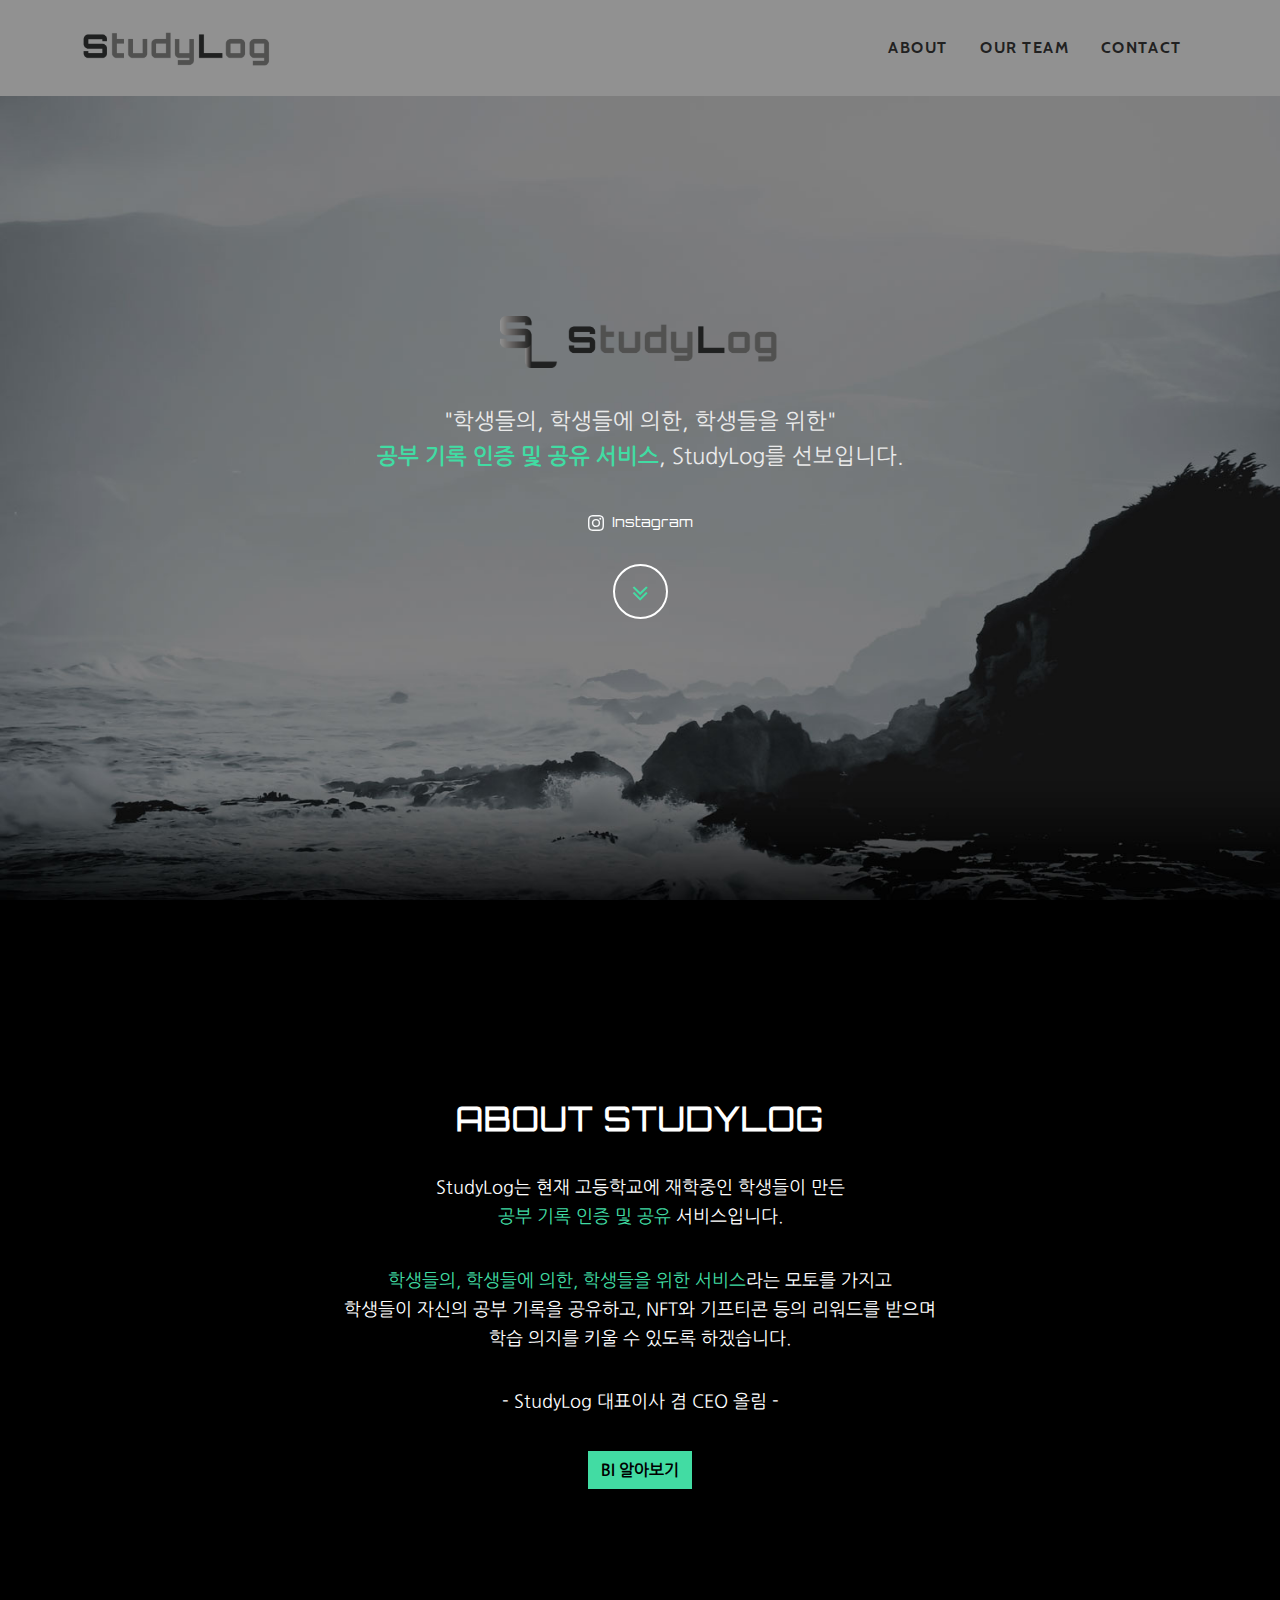
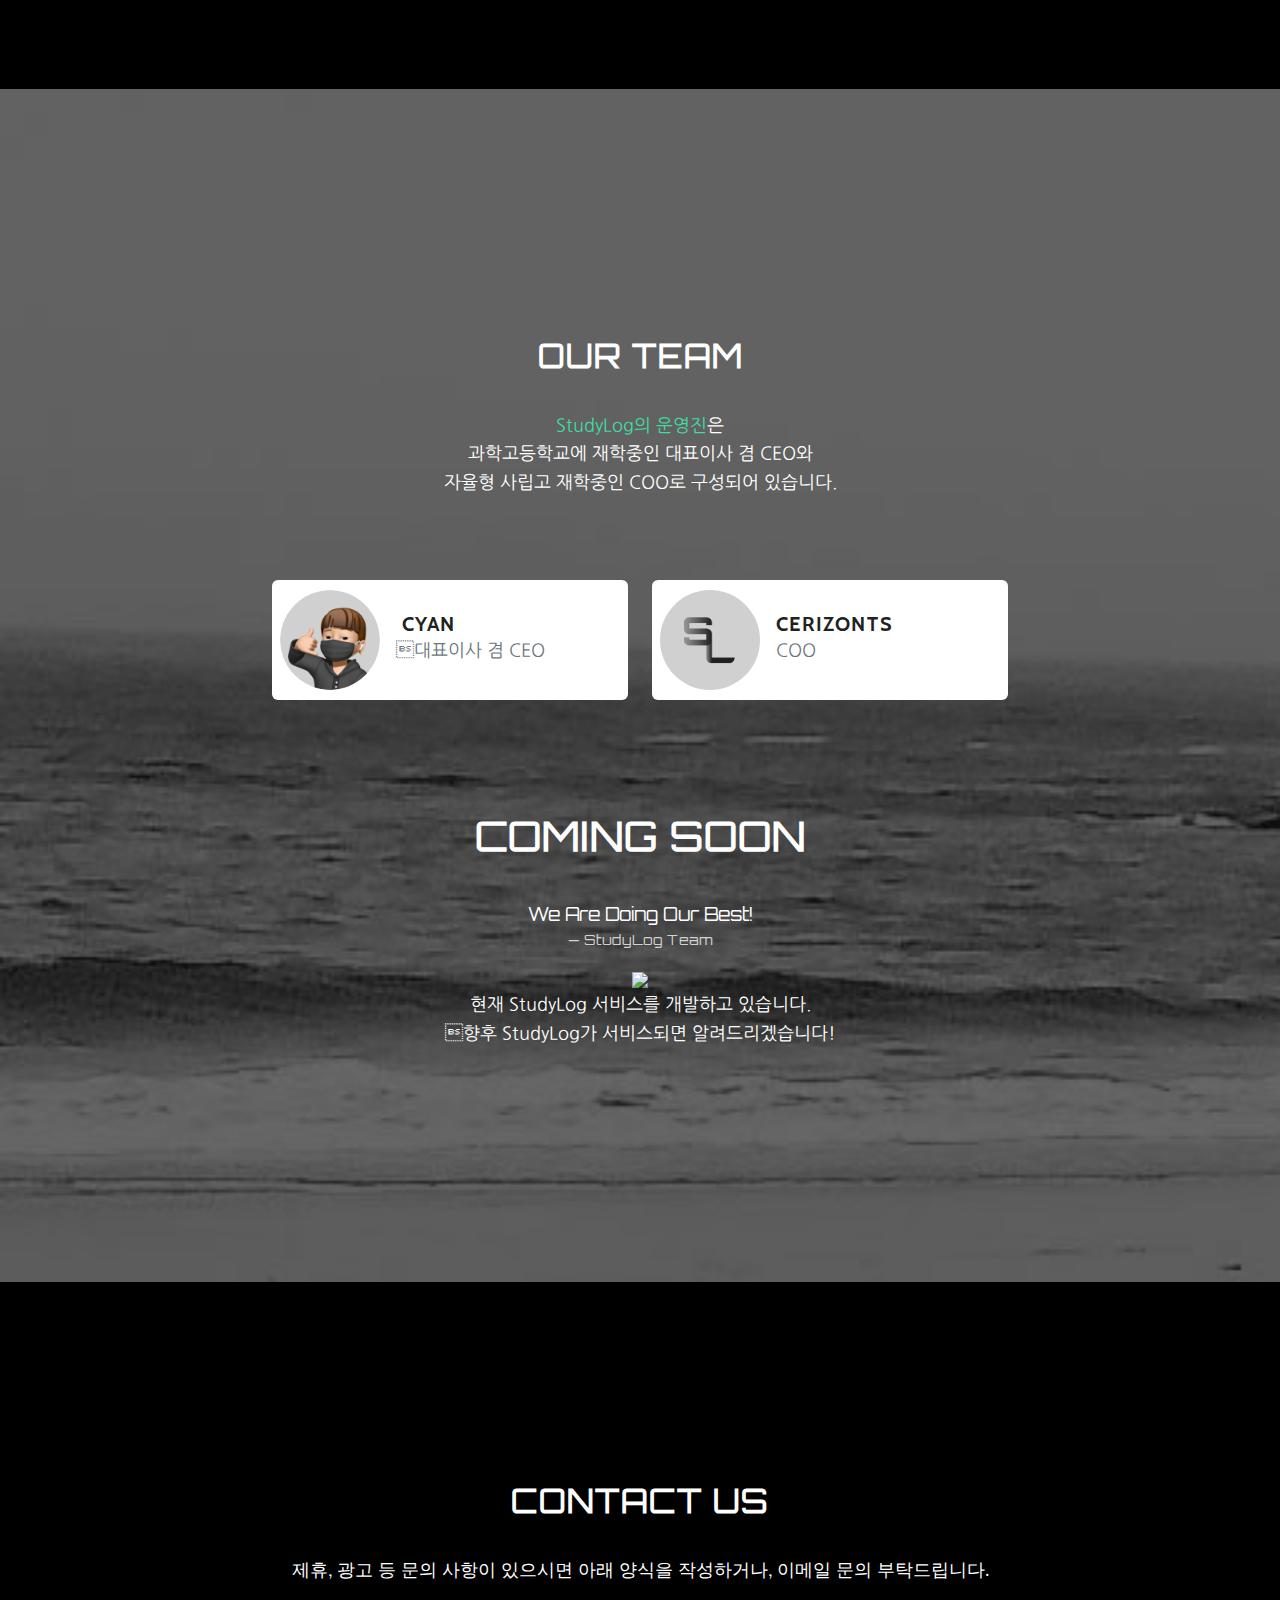
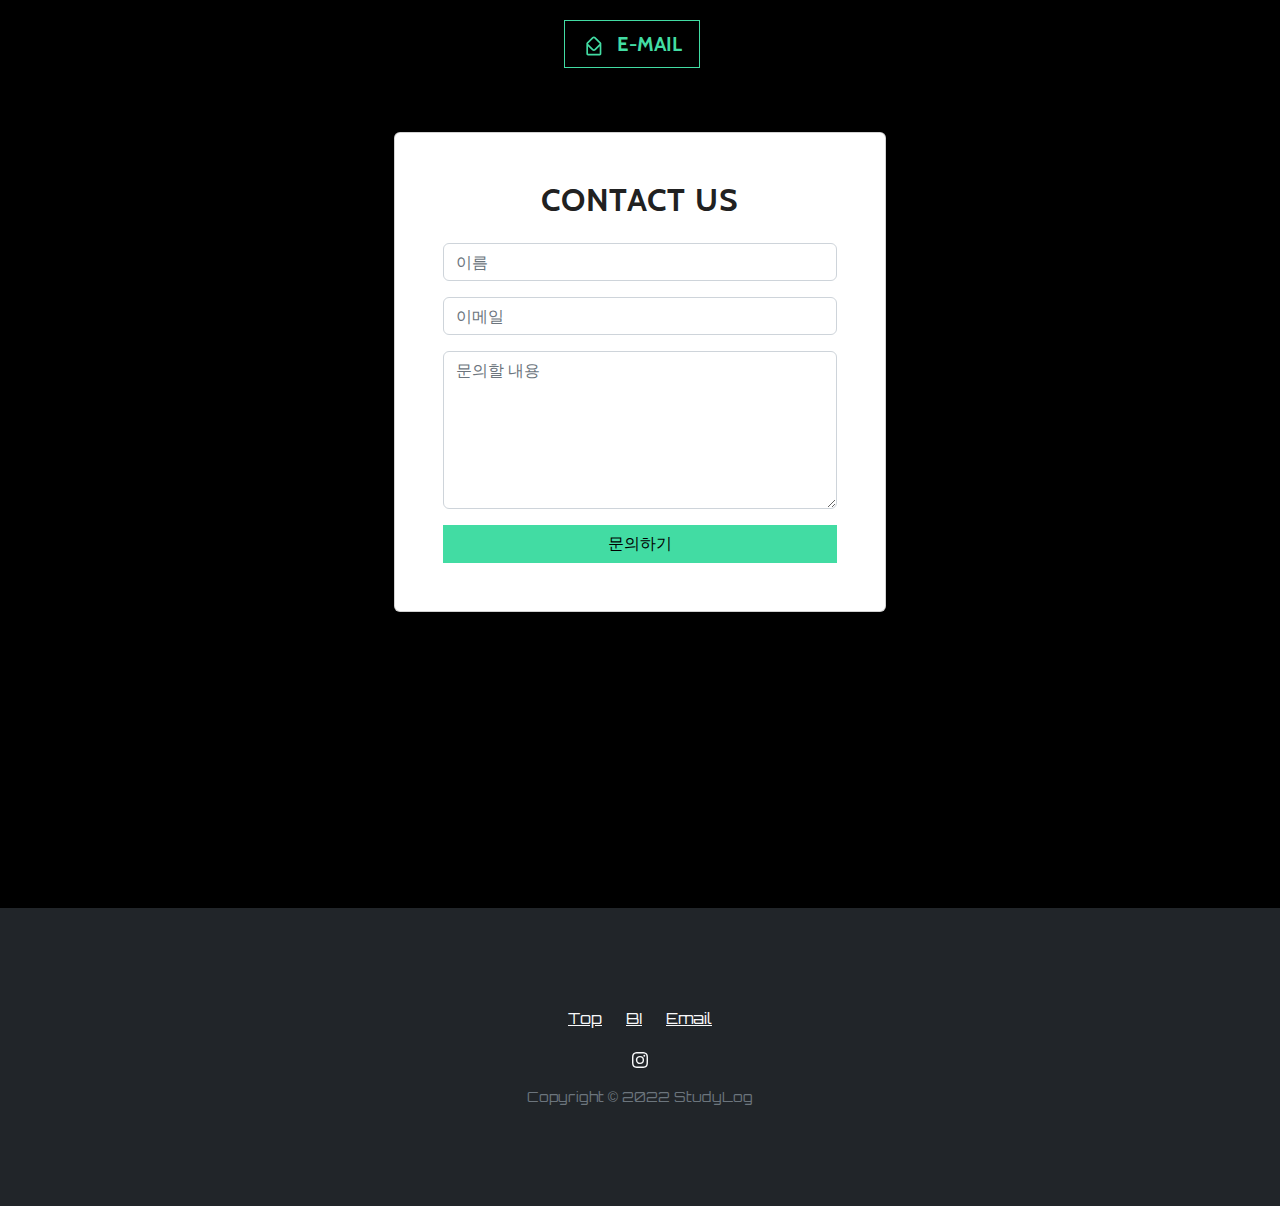
==== commit 46b2768a: "Email Update" ====
--- a/index.html
+++ b/index.html
@@ -2,6 +2,6 @@
     <path d="M8 0C5.829 0 5.556.01 4.703.048 3.85.088 3.269.222 2.76.42a3.917 3.917 0 0 0-1.417.923A3.927 3.927 0 0 0 .42 2.76C.222 3.268.087 3.85.048 4.7.01 5.555 0 5.827 0 8.001c0 2.172.01 2.444.048 3.297.04.852.174 1.433.372 1.942.205.526.478.972.923 1.417.444.445.89.719 1.416.923.51.198 1.09.333 1.942.372C5.555 15.99 5.827 16 8 16s2.444-.01 3.298-.048c.851-.04 1.434-.174 1.943-.372a3.916 3.916 0 0 0 1.416-.923c.445-.445.718-.891.923-1.417.197-.509.332-1.09.372-1.942C15.99 10.445 16 10.173 16 8s-.01-2.445-.048-3.299c-.04-.851-.175-1.433-.372-1.941a3.926 3.926 0 0 0-.923-1.417A3.911 3.911 0 0 0 13.24.42c-.51-.198-1.092-.333-1.943-.372C10.443.01 10.172 0 7.998 0h.003zm-.717 1.442h.718c2.136 0 2.389.007 3.232.046.78.035 1.204.166 1.486.275.373.145.64.319.92.599.28.28.453.546.598.92.11.281.24.705.275 1.485.039.843.047 1.096.047 3.231s-.008 2.389-.047 3.232c-.035.78-.166 1.203-.275 1.485a2.47 2.47 0 0 1-.599.919c-.28.28-.546.453-.92.598-.28.11-.704.24-1.485.276-.843.038-1.096.047-3.232.047s-2.39-.009-3.233-.047c-.78-.036-1.203-.166-1.485-.276a2.478 2.478 0 0 1-.92-.598 2.48 2.48 0 0 1-.6-.92c-.109-.281-.24-.705-.275-1.485-.038-.843-.046-1.096-.046-3.233 0-2.136.008-2.388.046-3.231.036-.78.166-1.204.276-1.486.145-.373.319-.64.599-.92.28-.28.546-.453.92-.598.282-.11.705-.24 1.485-.276.738-.034 1.024-.044 2.515-.045v.002zm4.988 1.328a.96.96 0 1 0 0 1.92.96.96 0 0 0 0-1.92zm-4.27 1.122a4.109 4.109 0 1 0 0 8.217 4.109 4.109 0 0 0 0-8.217zm0 1.441a2.667 2.667 0 1 1 0 5.334 2.667 2.667 0 0 1 0-5.334z"></path>
     </svg></a><a href="https://instagram.com/studylog_official" style="text-decoration: none; color: #ffffff;"><small style="height: -6px;font-size: 14px;font-family: Orbitron, sans-serif;">  Instagram</small></a></li></ul><a class="btn btn-link pulse animated infinite btn-circle" role="button" href="#about" style="color: rgb(65,220,163);"><i class="fa fa-angle-double-down pulse animated infinite animated" style="color: rgb(65,220,163);"></i></a></div></div></div></div></header><section class="text-center content-section" id="about"><div class="container"><div class="row"><div class="col-lg-8 mx-auto"><h2 style="font-family: Orbitron, sans-serif;">About StudyLog</h2><p style="font-family: 'Nanum Gothic', sans-serif;">StudyLog는 현재 고등학교에 재학중인 학생들이 만든<br><span style="color: rgb(65, 220, 163);">공부 기록 인증 및 공유</span> 서비스입니다.</p><p style="font-family: 'Nanum Gothic', sans-serif;"><span style="color: rgb(65, 220, 163);">학생들의, 학생들에 의한, 학생들을 위한 서비스</span>라는 모토를 가지고<br>학생들이 자신의 공부 기록을 공유하고, NFT와 기프티콘 등의 리워드를 받으며<br>학습 의지를 키울 수 있도록 하겠습니다.</p><p style="font-family: 'Nanum Gothic', sans-serif;">- StudyLog 대표이사 겸 CEO 올림 -</p><a class="btn btn-primary" role="button" data-aos="zoom-in-up" style="font-family: 'Nanum Gothic', sans-serif;font-weight: bold;" href="identity.html">BI 알아보기</a></div></div></div></section><section class="text-center download-section content-section" id="download" style="background-image:url('assets/img/downloads-bg.jpg');"><div class="container py-4 py-xl-5"><div class="row mb-5"><div class="col-md-8 col-xl-6 text-center mx-auto"><h2 style="font-family: Orbitron, sans-serif;">Our Team</h2><p class="w-lg-50" style="font-family: 'Nanum Gothic', sans-serif;"><span style="color: rgb(65, 220, 163);">StudyLog의 운영진</span>은<br>과학고등학교에 재학중인 대표이사 겸 CEO와<br>자율형 사립고 재학중인 COO로 구성되어 있습니다.</p></div></div><div class="row gy-4 row-cols-1 row-cols-md-2 row-cols-lg-3 text-center justify-content-center align-items-center" style="text-align: center;"><div class="col"><div class="card border-0 shadow-none"><div class="card-body d-flex align-items-center p-0" style="height: 120px;text-align: center;"><small style="width: 8px;"></small><img class="rounded-circle flex-shrink-0 me-3 fit-cover" width="130" height="130" src="assets/img/profile_no_margin.png" style="height: 100px;width: 100px;"><div><h5 class="fw-bold text-primary mb-0" style="text-align: left;color: #212121;">&nbsp;<span style="color: rgb(33, 33, 33);">Cyan</span></h5><p class="text-muted mb-1" style="font-family: 'Nanum Gothic', sans-serif;text-align: left;color: rgb(0,255,102);">대표이사 겸 CEO</p></div></div></div></div><div class="col"><div class="card border-0 shadow-none"><div class="card-body d-flex align-items-center p-0" style="height: 120px;"><small style="width: 8px;"></small><img class="rounded-circle flex-shrink-0 me-3 fit-cover" width="130" height="130" src="assets/img/StudyLog%20logo%20light.png" style="width: 100px;height: 100px;"><div><h5 class="fw-bold text-primary mb-0" style="text-align: left;"><span style="color: rgb(33, 33, 33);">Cerizonts</span></h5><p class="text-muted mb-1" style="font-family: 'Nanum Gothic', sans-serif;text-align: left;">COO</p></div></div></div></div></div></div><div class="container"><div class="col-lg-8 mx-auto"><small>&nbsp;&nbsp;</small><h1 style="margin: 40px;font-family: Orbitron, sans-serif;">Coming Soon</h1><figure><blockquote class="blockquote"><p class="mb-0" style="font-family: Orbitron, sans-serif;">We Are Doing Our Best!</p></blockquote><figcaption class="blockquote-footer" style="color: rgb(210,210,210);font-family: Orbitron, sans-serif;">StudyLog Team</figcaption></figure><img src="assets/img/animation_640_l6w4e2e7.gif" style="width: 50%;"><p style="font-family: 'Nanum Gothic', sans-serif;">현재 StudyLog 서비스를 개발하고 있습니다.<br>향후 StudyLog가 서비스되면 알려드리겠습니다!</p></div></div></section><section class="text-center content-section" id="contact"><div class="container"><div class="row"><div class="col-lg-8 mx-auto"><h2 style="font-family: Orbitron, sans-serif;">Contact us</h2><p>제휴, 광고 등 문의 사항이 있으시면 아래 양식을 작성하거나, 이메일 문의 부탁드립니다.</p><ul class="list-inline banner-social-buttons"><li class="list-inline-item">&nbsp;<a class="btn btn-primary btn-lg btn-default" role="button" href="mailto:admin@scian.xyz"><svg xmlns="http://www.w3.org/2000/svg" width="1em" height="1em" viewBox="0 0 24 24" fill="none" class="fa-fw">
   <path fill-rule="evenodd" clip-rule="evenodd" d="M3.05002 10.0151C2.79178 9.30708 2.94668 8.48233 3.51474 7.91427L9.8787 1.55031C11.0503 0.378738 12.9498 0.378738 14.1213 1.55031L20.4853 7.91427C21.0534 8.48239 21.2083 9.30727 20.9499 10.0154C20.9824 10.1139 20.9999 10.2191 20.9999 10.3285V21.3285C20.9999 22.4331 20.1045 23.3285 18.9999 23.3285H4.99994C3.89537 23.3285 2.99994 22.4331 2.99994 21.3285V10.3285C2.99994 10.219 3.01752 10.1137 3.05002 10.0151ZM4.92896 9.32848L11.2929 2.96452C11.6834 2.574 12.3166 2.574 12.7071 2.96452L19.0711 9.32848H19.0408V9.3588L12.7071 15.6924C12.3166 16.083 11.6834 16.083 11.2929 15.6924L4.92896 9.32848ZM18.9999 12.2281L14.1213 17.1067C12.9498 18.2782 11.0503 18.2782 9.8787 17.1067L4.99994 12.2279L4.99994 21.3285H18.9999V12.2281Z" fill="currentColor"></path>
-</svg><span class="network-name">&nbsp; E-mail</span></a></li><li class="list-inline-item"></li><li class="list-inline-item">&nbsp;</li></ul><section class="position-relative py-4 py-xl-5"><div class="container position-relative"><div class="row d-flex justify-content-center"><div class="col-md-8 col-lg-6 col-xl-5 col-xxl-4" style="width: 70%;"><div class="card mb-5"><div class="card-body p-sm-5"><h2 class="text-center mb-4"><span style="color: rgb(33, 33, 33);">Contact us</span></h2><form data-bss-recipient="dba1caedeb3ff2e4b252d67a62f9c3d3" data-bss-loading-message="전송중.." data-bss-success-title="완료" data-bss-success-message="문의가 전송되었습니다. 빠른 시일 내에 답변드리겠습니다." data-bss-error-title="오류" data-bss-error-message="오류가 발생했습니다. 다시 시도해 주세요." data-bss-filesize-message="파일 용량이 너무 큽니다." data-bss-empty-form-message="모든 칸을 채워주세요." data-bss-close="닫기"><div class="mb-3"><input class="form-control" type="text" id="name-2" placeholder="이름" name="name"></div><div class="mb-3"><input class="form-control" type="email" id="email-2" name="email" placeholder="이메일"></div><div class="mb-3"><textarea class="form-control" id="message-2" name="message" rows="6" placeholder="문의할 내용"></textarea></div><div><button class="btn btn-primary d-block w-100" type="submit">문의하기</button></div></form></div></div></div></div></div></section></div></div></div></section><div class="map-clean"></div><footer class="text-center bg-dark"><div class="container text-white py-4 py-lg-5"><ul class="list-inline"><li class="list-inline-item me-4"><a class="link-light" target="_top" href="#" style="font-family: Orbitron, sans-serif;">Top</a></li><li class="list-inline-item me-4" style="font-family: Orbitron, sans-serif;"><a class="link-light" href="identity.html" style="font-family: Orbitron, sans-serif;">BI</a></li><li class="list-inline-item" style="font-family: Orbitron, sans-serif;"><a class="link-light" href="mailto:admin@scian.xyz" style="font-family: Orbitron, sans-serif;">Email</a></li></ul><ul class="list-inline"><li class="list-inline-item"><a href="https://instagram.com/studylog_official"><svg class="bi bi-instagram text-light" xmlns="http://www.w3.org/2000/svg" width="1em" height="1em" fill="currentColor" viewBox="0 0 16 16">
+</svg><span class="network-name">&nbsp; E-mail</span></a></li><li class="list-inline-item"></li><li class="list-inline-item">&nbsp;</li></ul><section class="position-relative py-4 py-xl-5"><div class="container position-relative"><div class="row d-flex justify-content-center"><div class="col-md-8 col-lg-6 col-xl-5 col-xxl-4" style="width: 70%;"><div class="card mb-5"><div class="card-body p-sm-5"><h2 class="text-center mb-4"><span style="color: rgb(33, 33, 33);">Contact us</span></h2><form data-bss-loading-message="전송중.." data-bss-success-title="완료" data-bss-success-message="문의가 전송되었습니다. 빠른 시일 내에 답변드리겠습니다." data-bss-error-title="오류" data-bss-error-message="오류가 발생했습니다. 다시 시도해 주세요." data-bss-filesize-message="파일 용량이 너무 큽니다." data-bss-empty-form-message="모든 칸을 채워주세요." data-bss-close="닫기" data-bss-recipient="868bd3b17876c99b0468bcec447f6c68"><div class="mb-3"><input class="form-control" type="text" id="name-2" placeholder="이름" name="name"></div><div class="mb-3"><input class="form-control" type="email" id="email-2" name="email" placeholder="이메일"></div><div class="mb-3"><textarea class="form-control" id="message-2" name="message" rows="6" placeholder="문의할 내용"></textarea></div><div><button class="btn btn-primary d-block w-100" type="submit">문의하기</button></div></form></div></div></div></div></div></section></div></div></div></section><div class="map-clean"></div><footer class="text-center bg-dark"><div class="container text-white py-4 py-lg-5"><ul class="list-inline"><li class="list-inline-item me-4"><a class="link-light" target="_top" href="#" style="font-family: Orbitron, sans-serif;">Top</a></li><li class="list-inline-item me-4" style="font-family: Orbitron, sans-serif;"><a class="link-light" href="identity.html" style="font-family: Orbitron, sans-serif;">BI</a></li><li class="list-inline-item" style="font-family: Orbitron, sans-serif;"><a class="link-light" href="mailto:admin@studylog.co.kr" style="font-family: Orbitron, sans-serif;">Email</a></li></ul><ul class="list-inline"><li class="list-inline-item"><a href="https://instagram.com/studylog_official"><svg class="bi bi-instagram text-light" xmlns="http://www.w3.org/2000/svg" width="1em" height="1em" fill="currentColor" viewBox="0 0 16 16">
     <path d="M8 0C5.829 0 5.556.01 4.703.048 3.85.088 3.269.222 2.76.42a3.917 3.917 0 0 0-1.417.923A3.927 3.927 0 0 0 .42 2.76C.222 3.268.087 3.85.048 4.7.01 5.555 0 5.827 0 8.001c0 2.172.01 2.444.048 3.297.04.852.174 1.433.372 1.942.205.526.478.972.923 1.417.444.445.89.719 1.416.923.51.198 1.09.333 1.942.372C5.555 15.99 5.827 16 8 16s2.444-.01 3.298-.048c.851-.04 1.434-.174 1.943-.372a3.916 3.916 0 0 0 1.416-.923c.445-.445.718-.891.923-1.417.197-.509.332-1.09.372-1.942C15.99 10.445 16 10.173 16 8s-.01-2.445-.048-3.299c-.04-.851-.175-1.433-.372-1.941a3.926 3.926 0 0 0-.923-1.417A3.911 3.911 0 0 0 13.24.42c-.51-.198-1.092-.333-1.943-.372C10.443.01 10.172 0 7.998 0h.003zm-.717 1.442h.718c2.136 0 2.389.007 3.232.046.78.035 1.204.166 1.486.275.373.145.64.319.92.599.28.28.453.546.598.92.11.281.24.705.275 1.485.039.843.047 1.096.047 3.231s-.008 2.389-.047 3.232c-.035.78-.166 1.203-.275 1.485a2.47 2.47 0 0 1-.599.919c-.28.28-.546.453-.92.598-.28.11-.704.24-1.485.276-.843.038-1.096.047-3.232.047s-2.39-.009-3.233-.047c-.78-.036-1.203-.166-1.485-.276a2.478 2.478 0 0 1-.92-.598 2.48 2.48 0 0 1-.6-.92c-.109-.281-.24-.705-.275-1.485-.038-.843-.046-1.096-.046-3.233 0-2.136.008-2.388.046-3.231.036-.78.166-1.204.276-1.486.145-.373.319-.64.599-.92.28-.28.546-.453.92-.598.282-.11.705-.24 1.485-.276.738-.034 1.024-.044 2.515-.045v.002zm4.988 1.328a.96.96 0 1 0 0 1.92.96.96 0 0 0 0-1.92zm-4.27 1.122a4.109 4.109 0 1 0 0 8.217 4.109 4.109 0 0 0 0-8.217zm0 1.441a2.667 2.667 0 1 1 0 5.334 2.667 2.667 0 0 1 0-5.334z"></path>
     </svg></a></li></ul><p class="text-muted mb-0" style="font-family: Orbitron, sans-serif;">Copyright © 2022 StudyLog</p></div></footer><script src="assets/bootstrap/js/bootstrap.min.js"></script><script src="assets/js/smart-forms.min.js"></script><script src="https://cdnjs.cloudflare.com/ajax/libs/aos/2.3.4/aos.js"></script><script src="assets/js/script.min.js"></script></body></html>